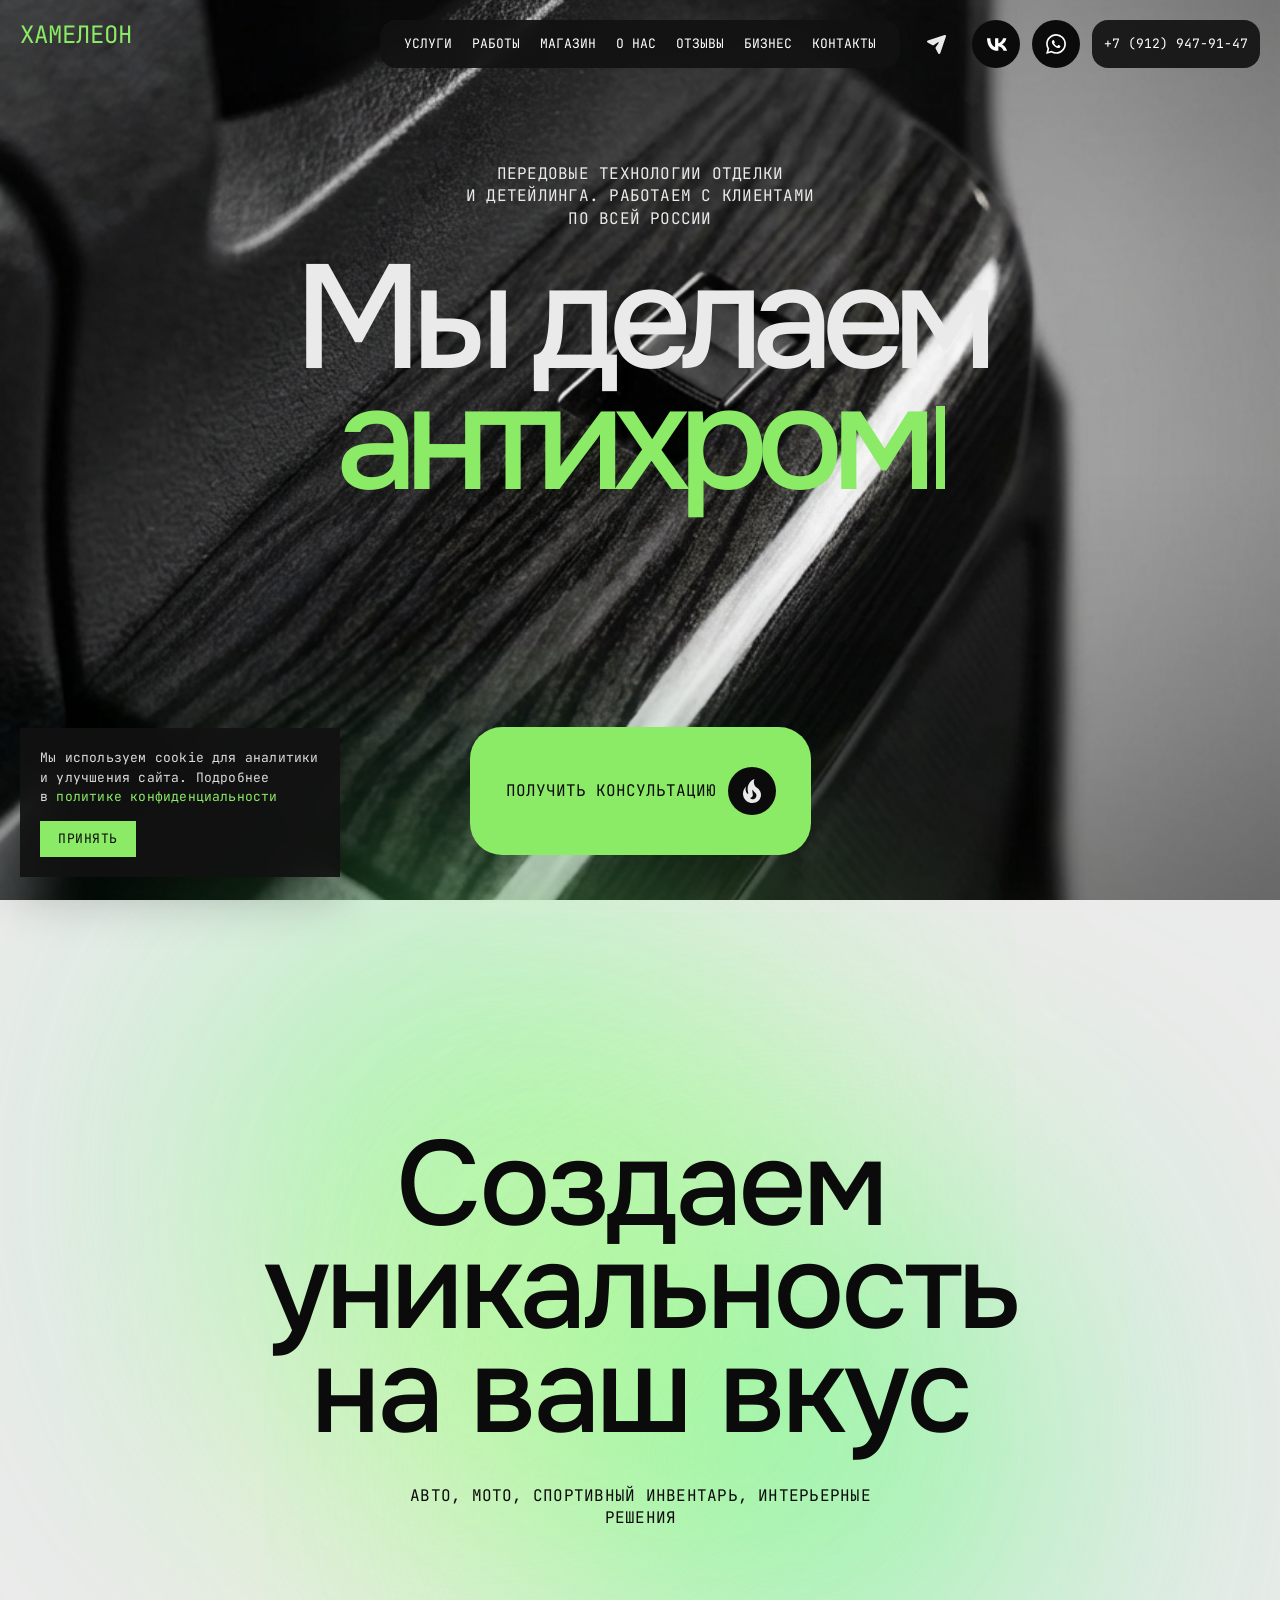
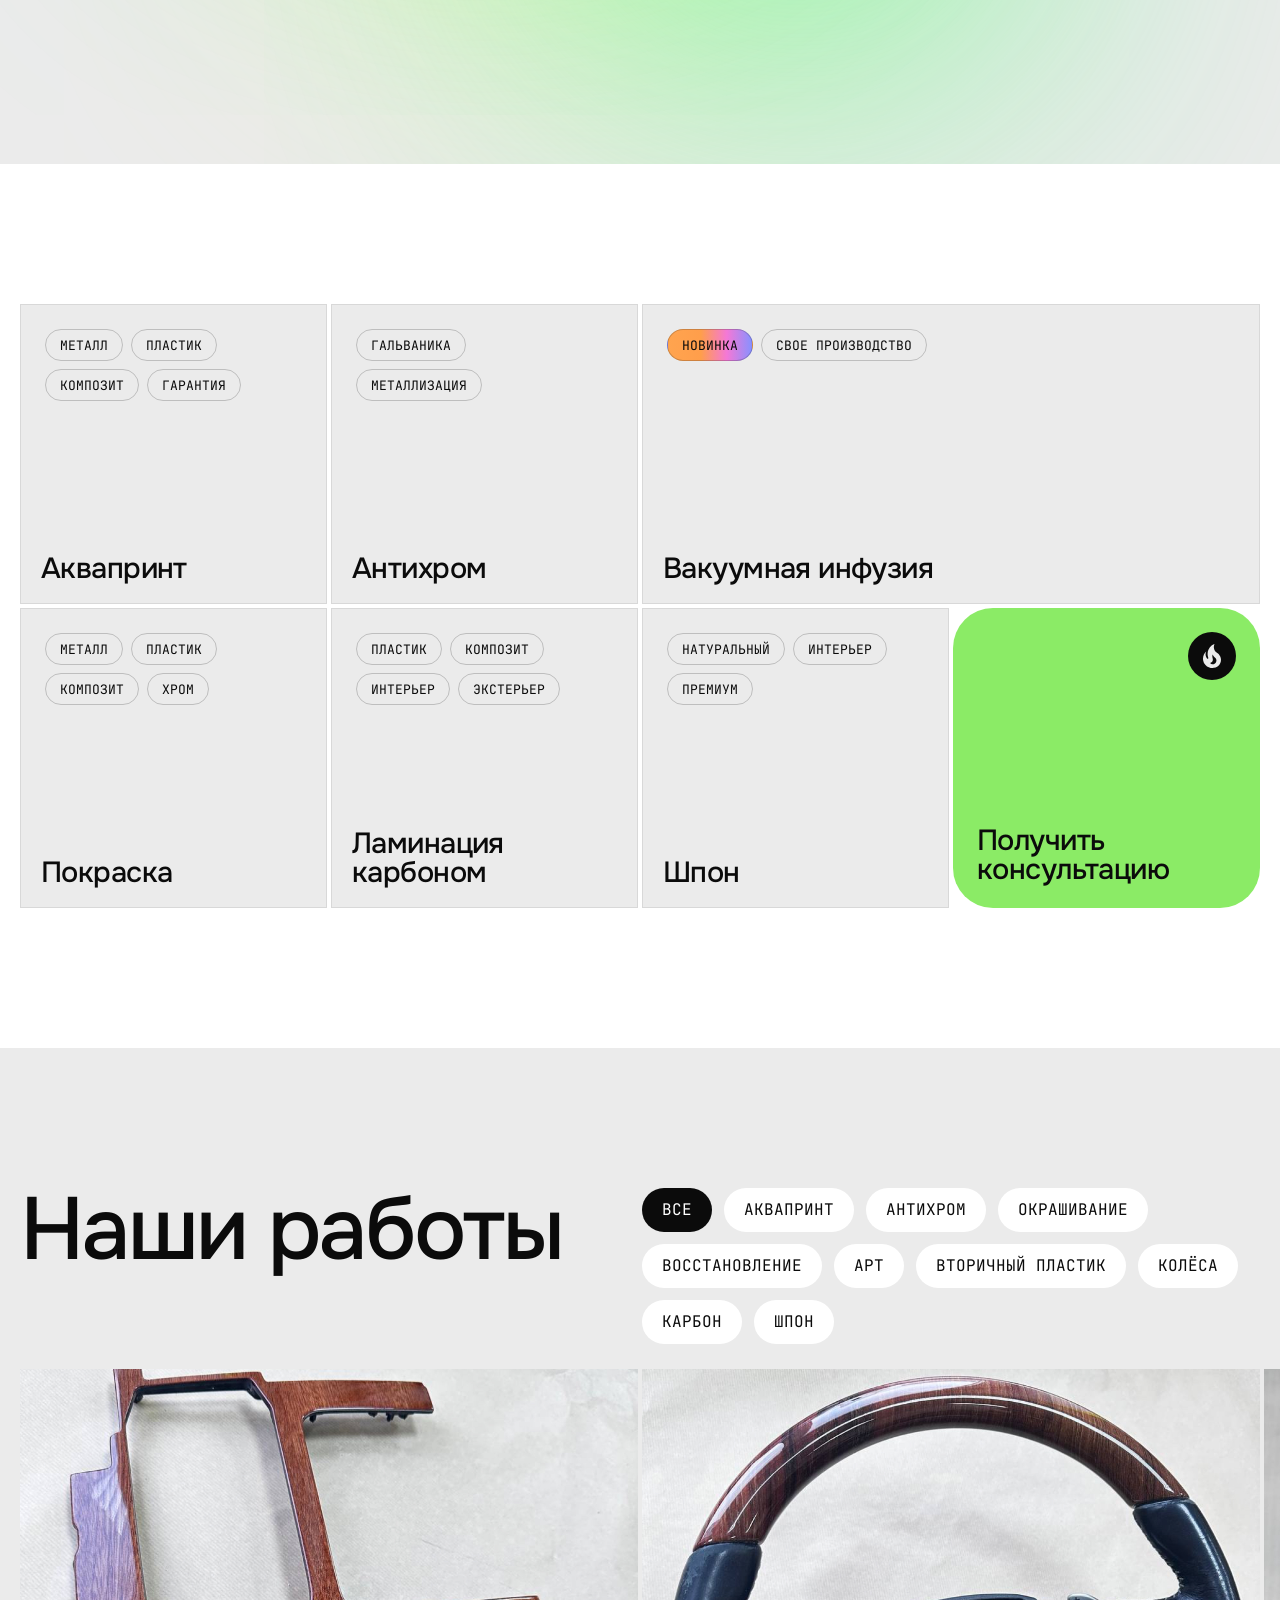
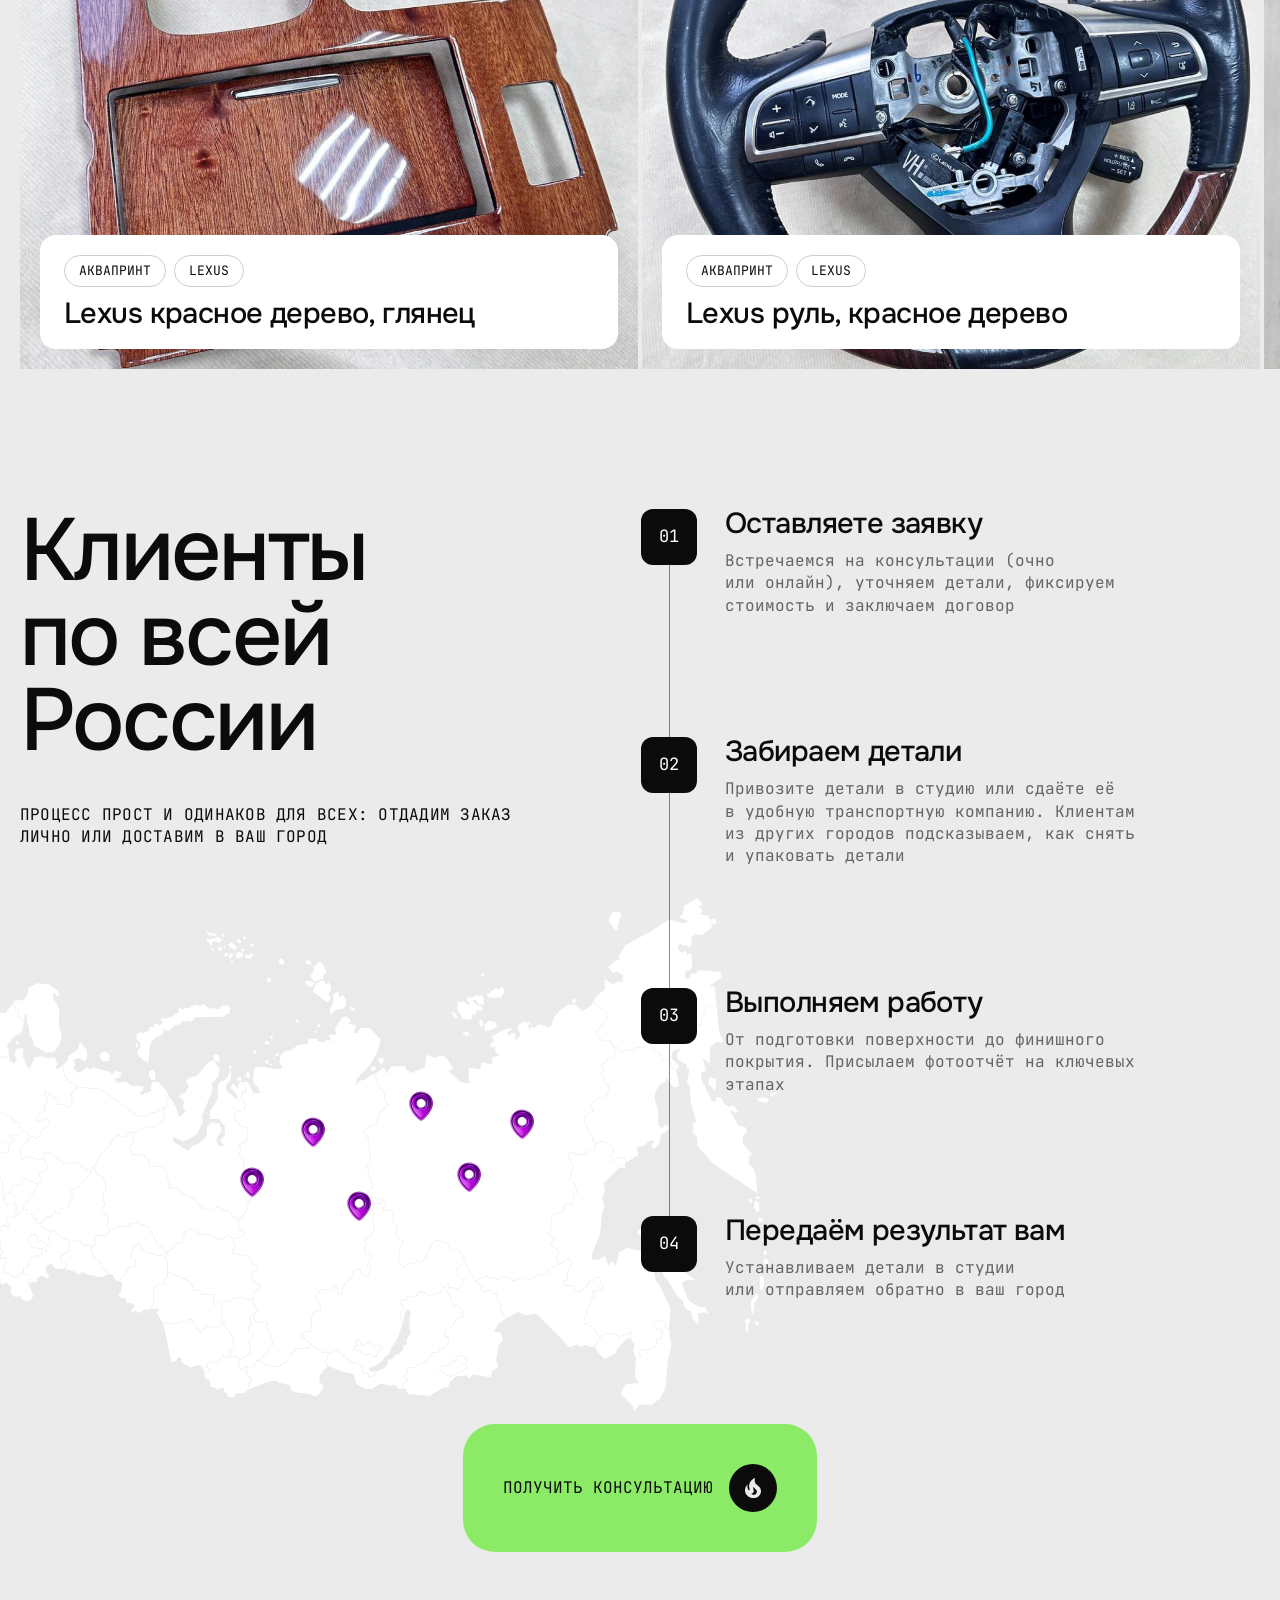
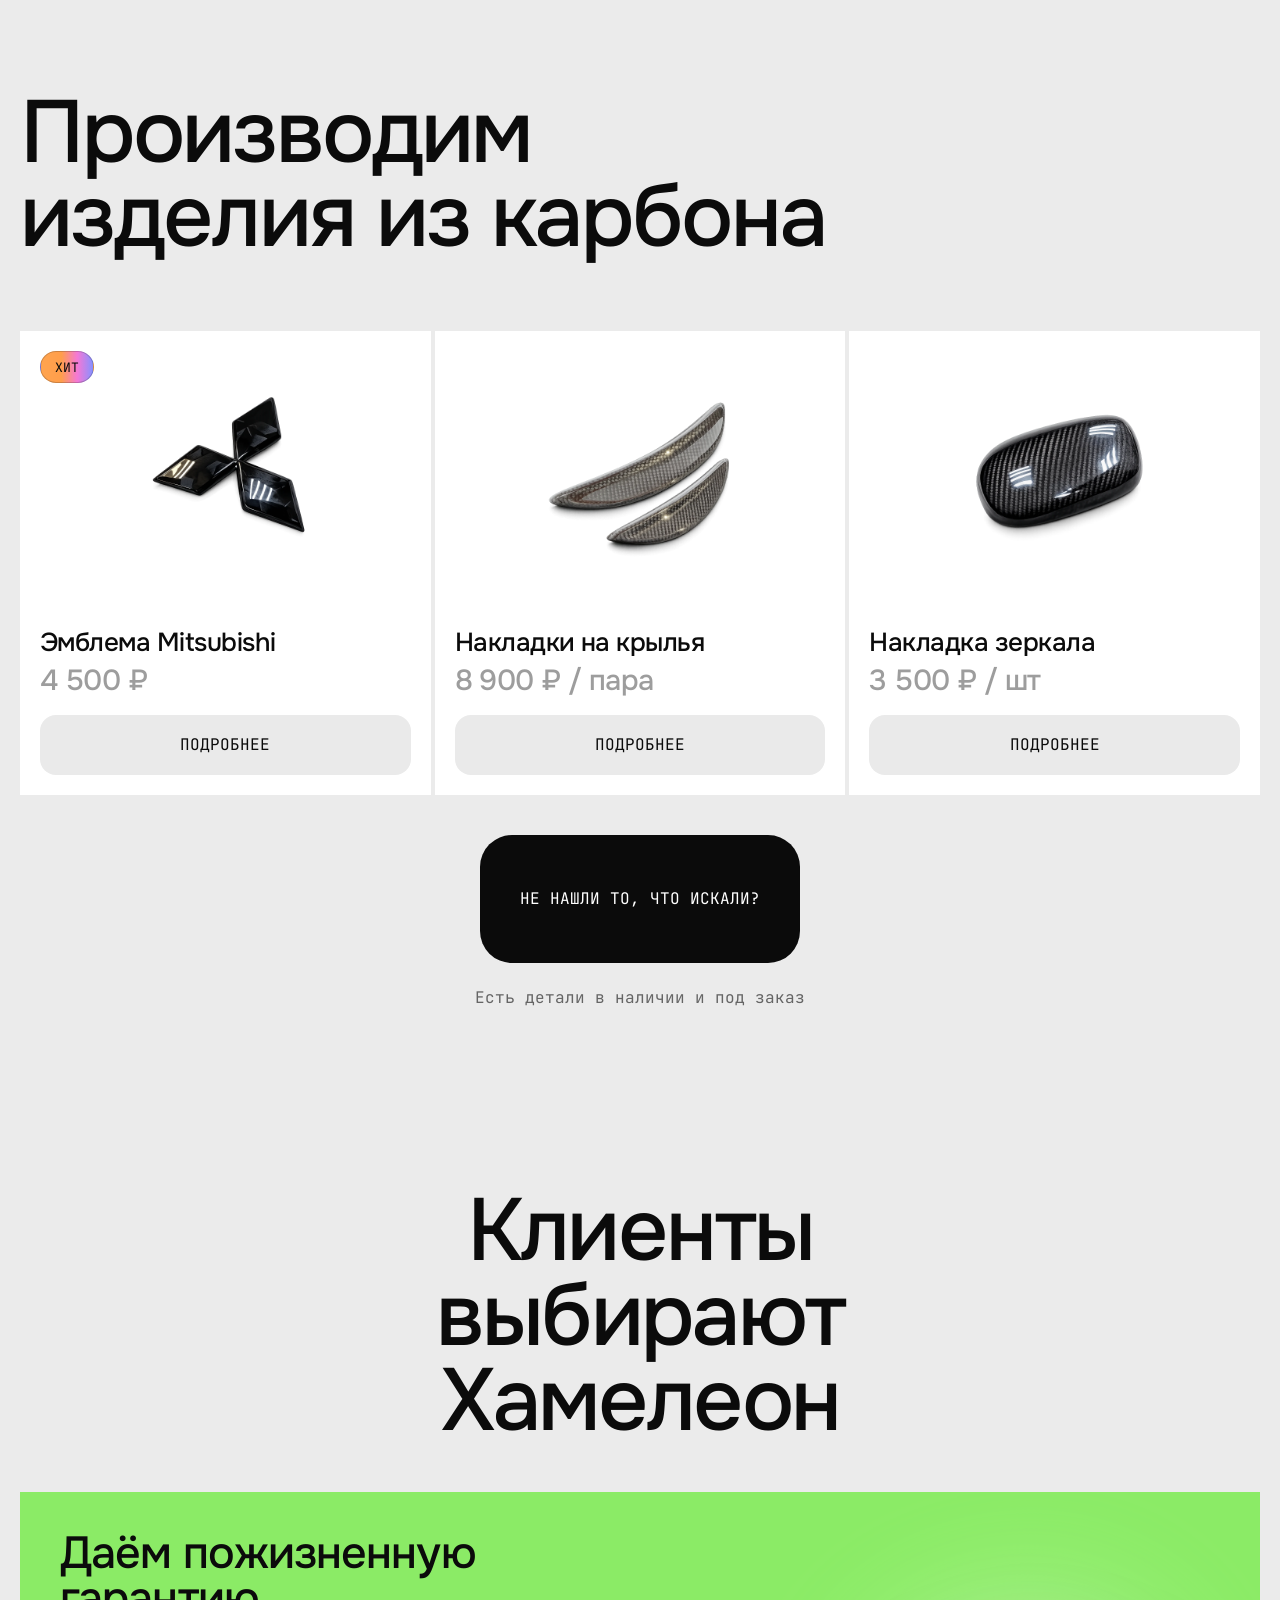
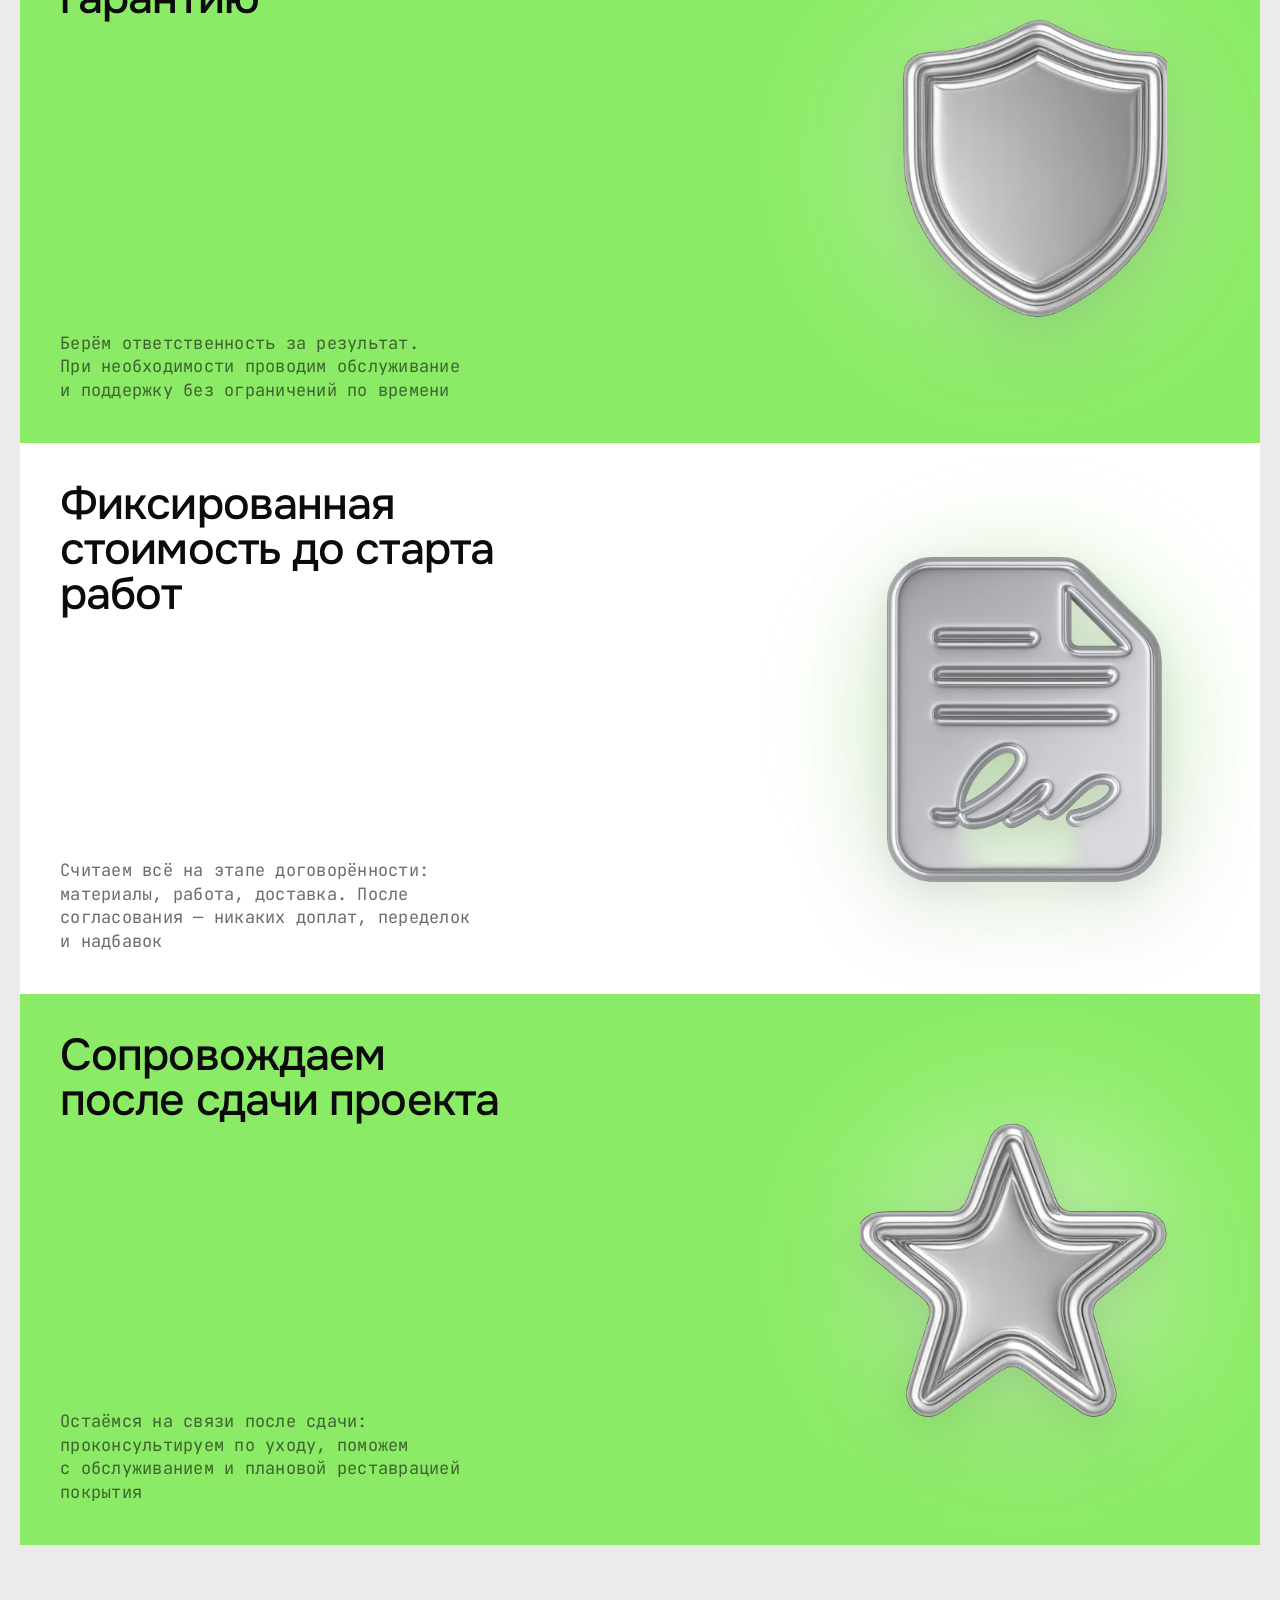
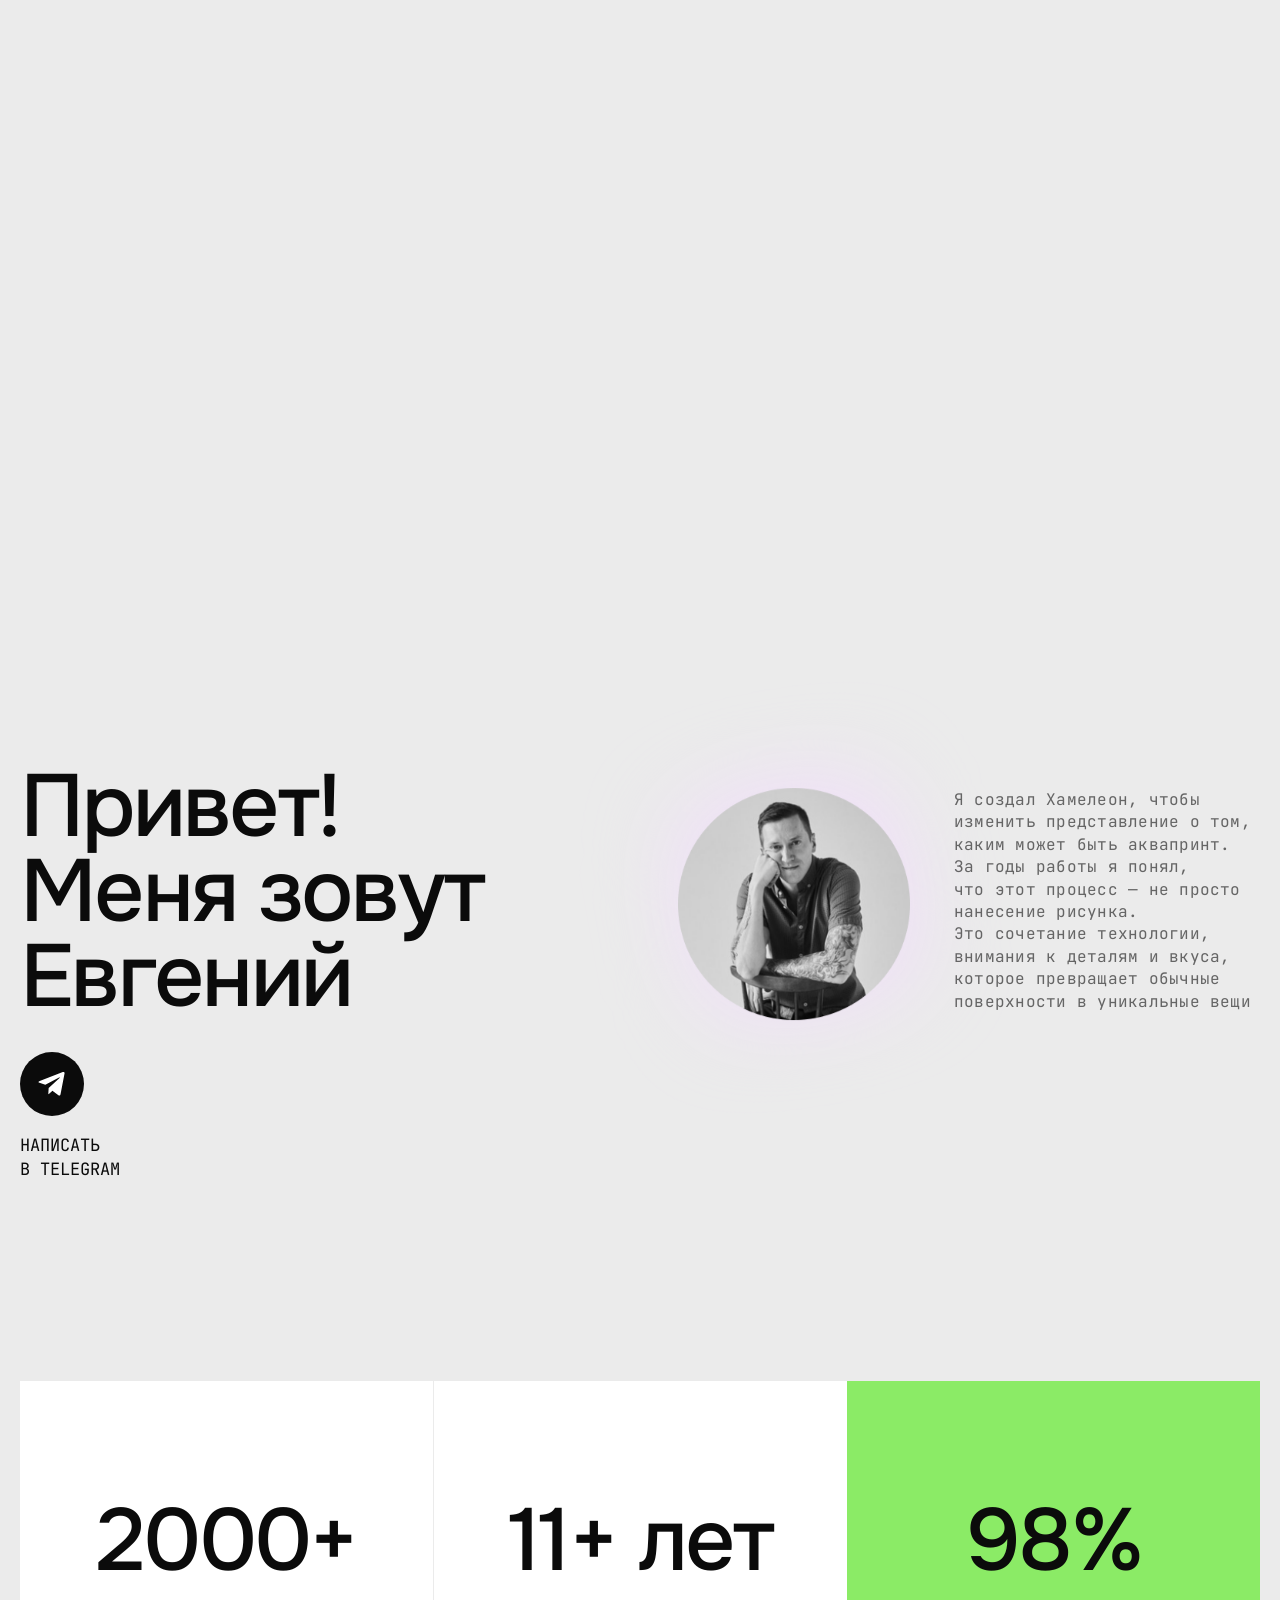
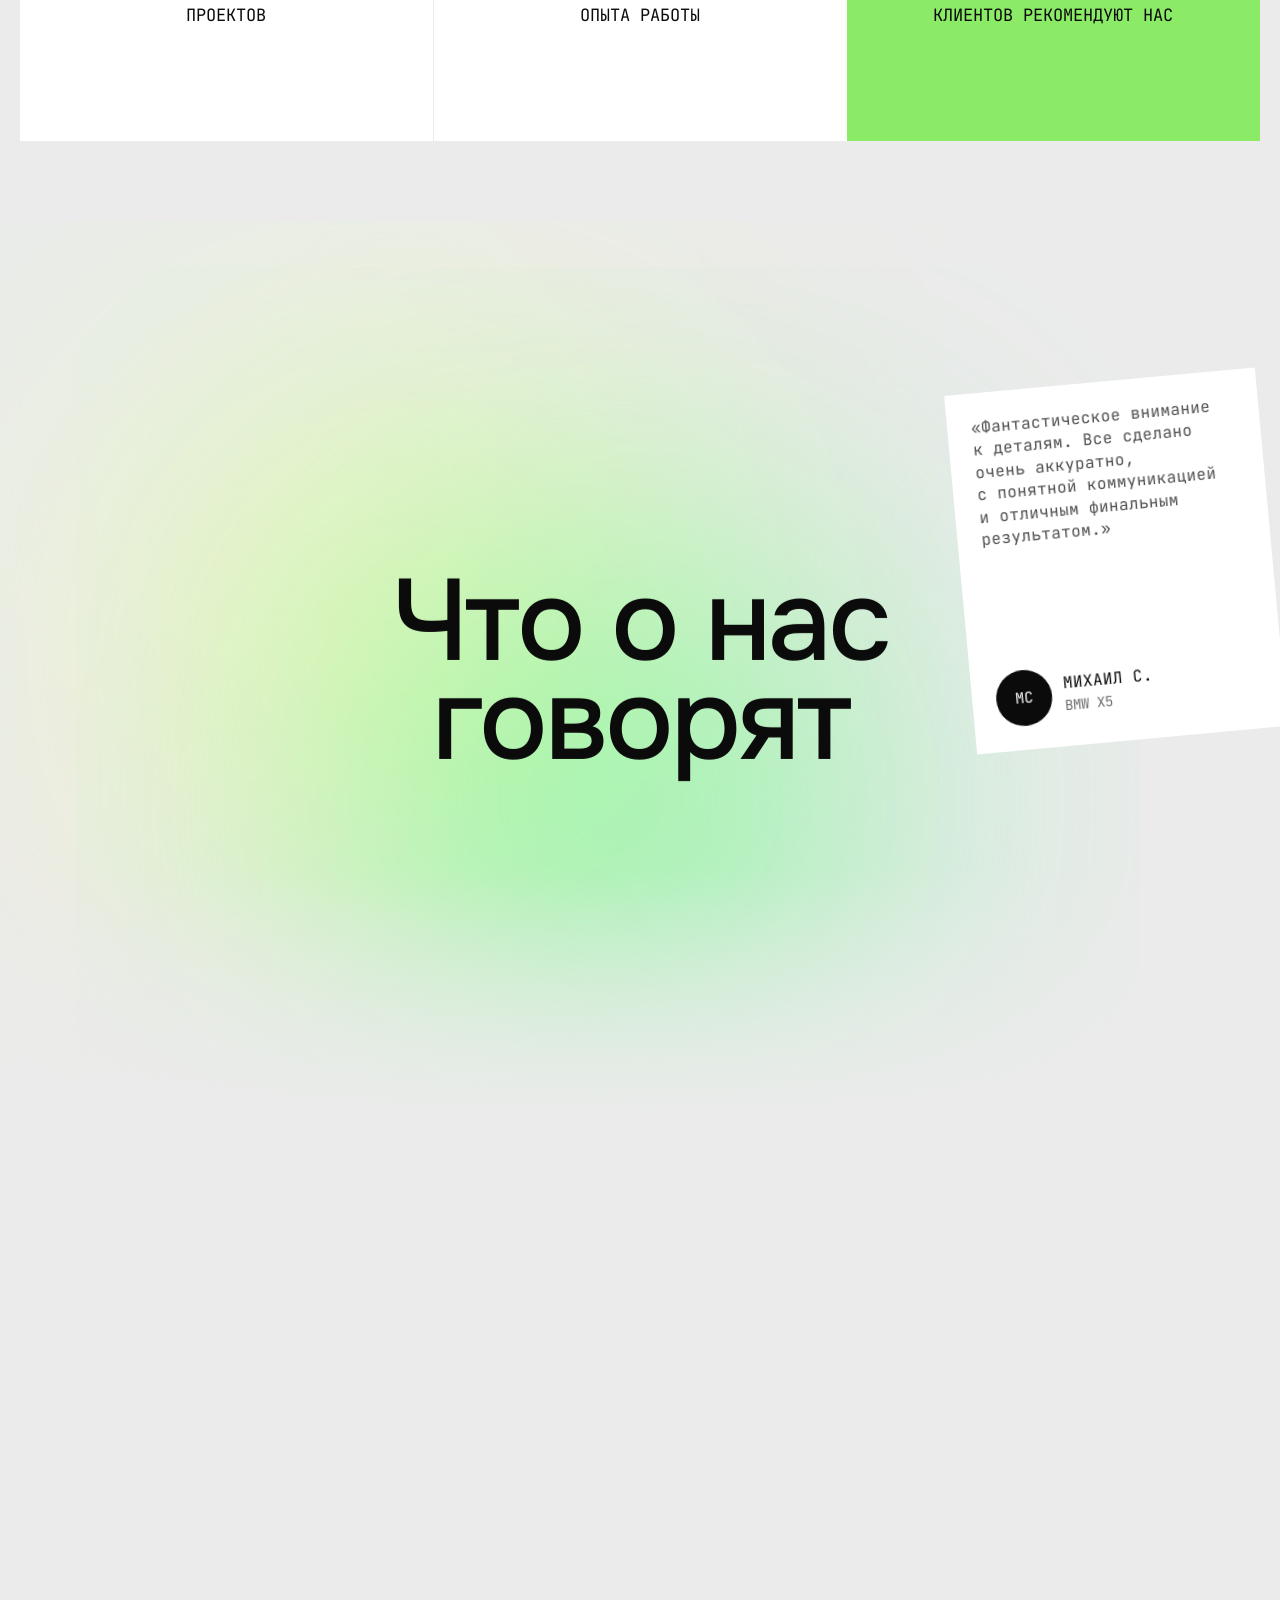
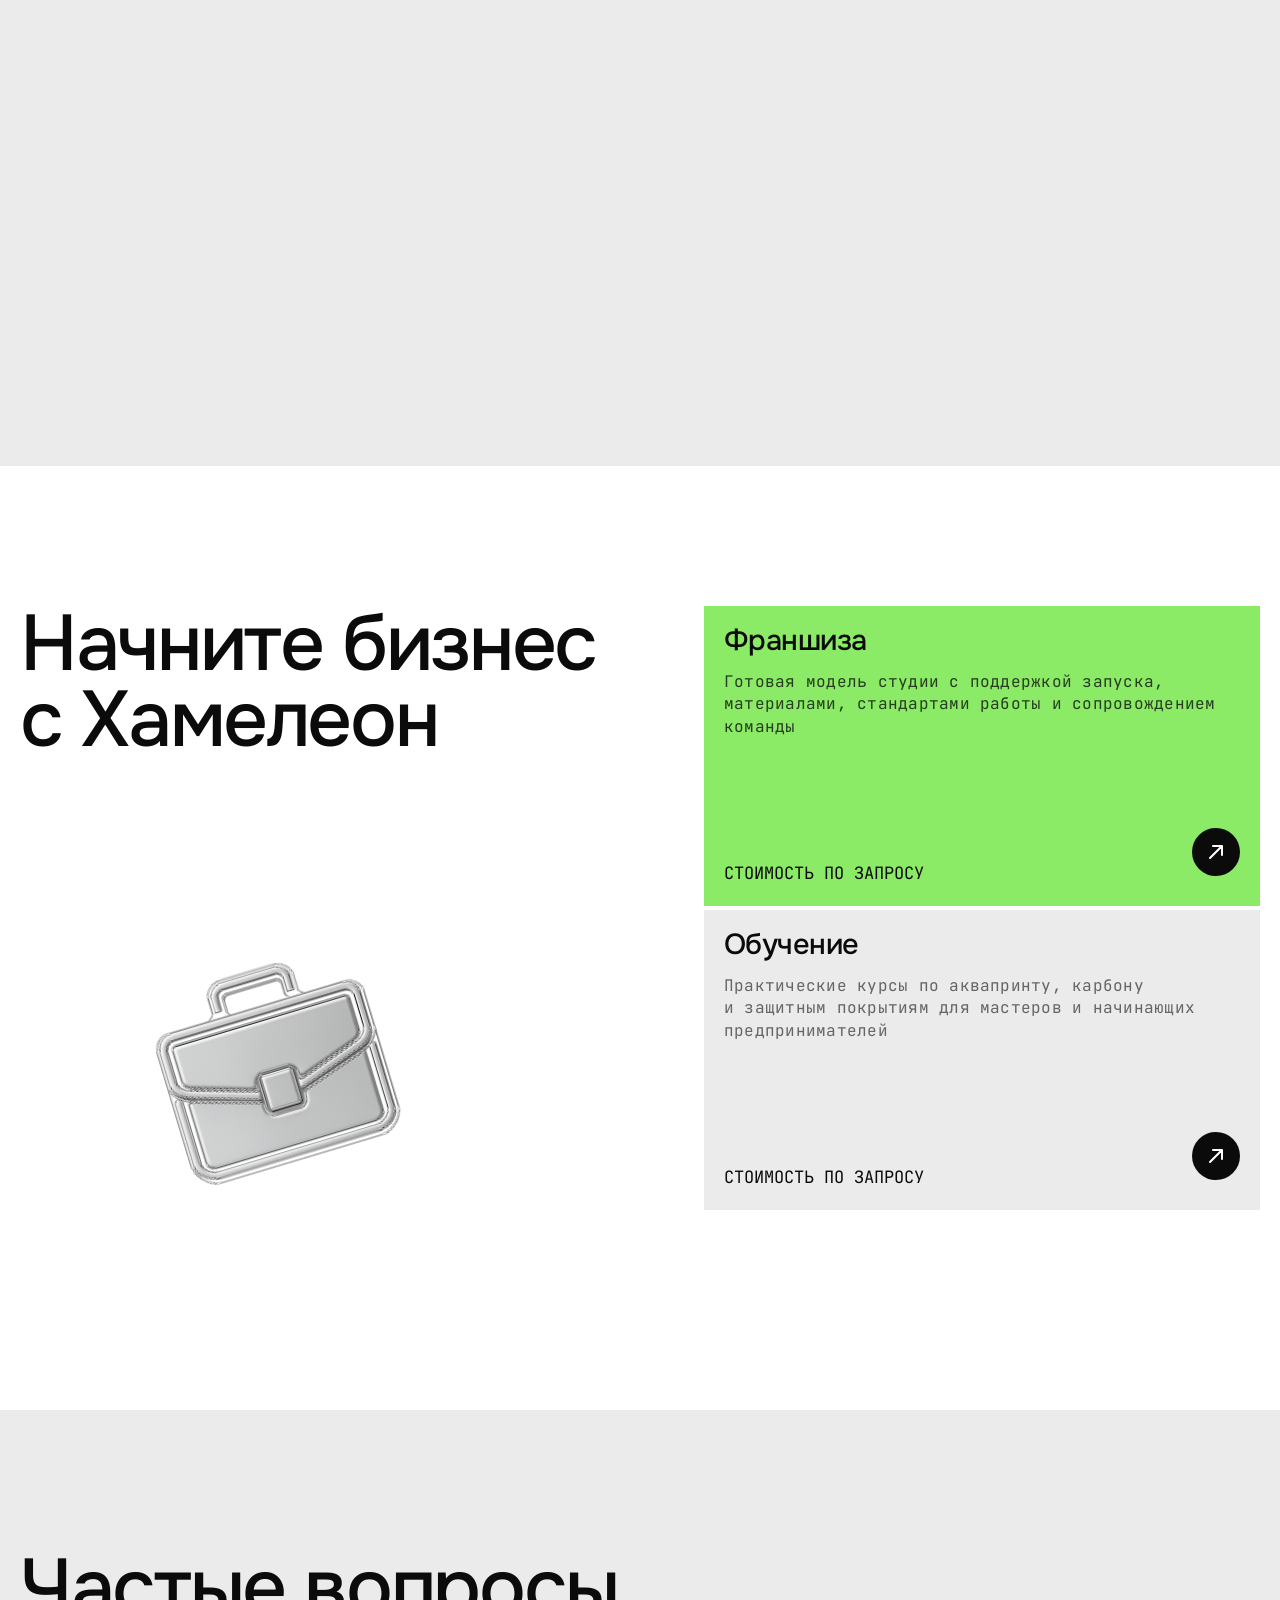
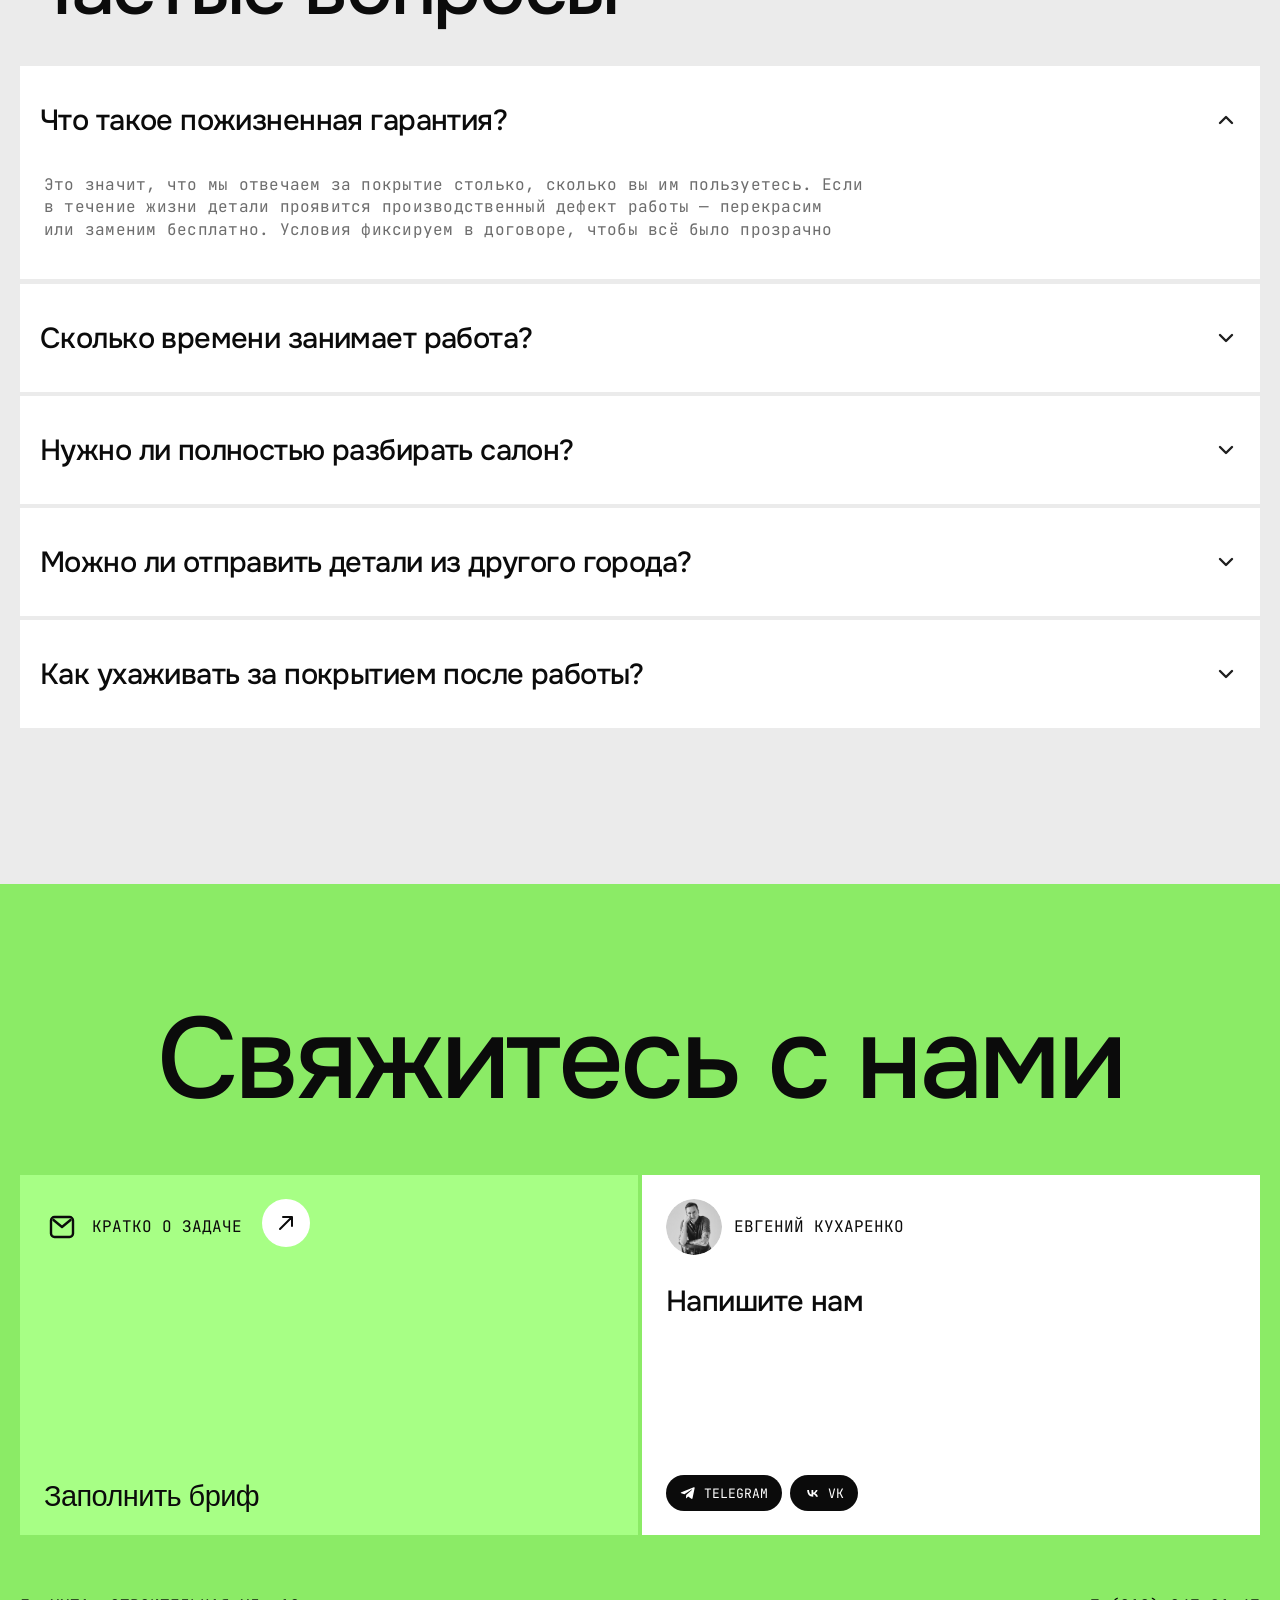
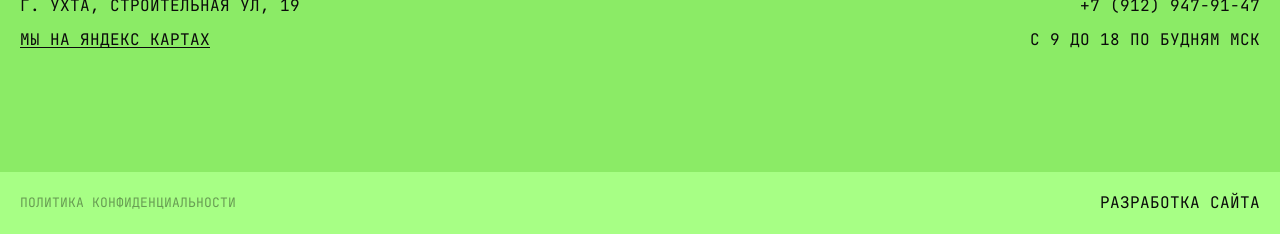
==== index.html @ 36e2db12 "Footer: revert to brief + "Напишите нам" plate, 2 DS-chip socials User wanted the 3-big-buttons row " ====
<!DOCTYPE html>
<html lang="ru">
  <head>
    <meta charset="UTF-8" />
    <meta name="viewport" content="width=device-width, initial-scale=1.0, viewport-fit=cover" />

    <!-- Primary SEO -->
    <title>Хамелеон — аквапринт, антихром, покраска авто в Ухте</title>
    <meta name="description" content="Студия декоративных покрытий в Ухте. Аквапринт, антихром, ламинация карбоном, вакуумная инфузия, покраска авто и мото. Пожизненная гарантия. Работаем по всей России." />
    <meta name="keywords" content="аквапринт, антихром, ламинация карбоном, вакуумная инфузия, покраска авто, тюнинг авто, декоративные покрытия, Ухта" />
    <meta name="author" content="Хамелеон / Евгений Кухаренко" />
    <meta name="robots" content="index, follow" />
    <meta name="theme-color" content="#0b0b0b" />
    <link rel="canonical" href="https://vkkhrnk-maker.github.io/chameleon-landing/" />

    <!-- Favicon: brand-green circle (#8beb66). SVG scales perfectly
         across browser tab sizes; iOS home-screen falls back to it
         on modern devices. -->
    <link rel="icon" type="image/svg+xml" href="./favicon.svg" />
    <link rel="apple-touch-icon" href="./favicon.svg" />
    <link rel="mask-icon" href="./favicon.svg" color="#8beb66" />

    <!-- Open Graph (social previews) -->
    <meta property="og:type" content="website" />
    <meta property="og:locale" content="ru_RU" />
    <meta property="og:url" content="https://vkkhrnk-maker.github.io/chameleon-landing/" />
    <meta property="og:site_name" content="Хамелеон" />
    <meta property="og:title" content="Хамелеон — аквапринт, антихром, покраска авто в Ухте" />
    <meta property="og:description" content="Студия декоративных покрытий. Аквапринт, антихром, ламинация карбоном, вакуумная инфузия, покраска. Пожизненная гарантия. Работаем по всей России." />
    <meta property="og:image" content="https://vkkhrnk-maker.github.io/chameleon-landing/assets/figma/cover-main.png" />
    <meta property="og:image:alt" content="Студия Хамелеон — декоративные покрытия авто и мото" />

    <!-- Twitter Card -->
    <meta name="twitter:card" content="summary_large_image" />
    <meta name="twitter:title" content="Хамелеон — аквапринт, антихром, покраска авто в Ухте" />
    <meta name="twitter:description" content="Студия декоративных покрытий. Пожизненная гарантия. Работаем по всей России." />
    <meta name="twitter:image" content="https://vkkhrnk-maker.github.io/chameleon-landing/assets/figma/cover-main.png" />

    <!-- Structured data: LocalBusiness (Schema.org) -->
    <script type="application/ld+json">
    {
      "@context": "https://schema.org",
      "@type": "AutoBodyShop",
      "@id": "https://vkkhrnk-maker.github.io/chameleon-landing/#business",
      "name": "Хамелеон",
      "alternateName": "Студия Хамелеон",
      "description": "Студия декоративных покрытий: аквапринт, антихром, ламинация карбоном, вакуумная инфузия, покраска авто и мото. Пожизненная гарантия.",
      "url": "https://vkkhrnk-maker.github.io/chameleon-landing/",
      "telephone": "+7-912-947-91-47",
      "image": "https://vkkhrnk-maker.github.io/chameleon-landing/assets/figma/cover-main.png",
      "priceRange": "₽₽",
      "address": {
        "@type": "PostalAddress",
        "streetAddress": "ул. Строительная, 19",
        "addressLocality": "Ухта",
        "addressRegion": "Республика Коми",
        "addressCountry": "RU"
      },
      "openingHoursSpecification": [{
        "@type": "OpeningHoursSpecification",
        "dayOfWeek": ["Monday","Tuesday","Wednesday","Thursday","Friday"],
        "opens": "09:00",
        "closes": "18:00"
      }],
      "areaServed": {
        "@type": "Country",
        "name": "Россия"
      },
      "founder": {
        "@type": "Person",
        "name": "Евгений Кухаренко"
      },
      "sameAs": [
        "https://t.me/katerpillar_89"
      ],
      "hasOfferCatalog": {
        "@type": "OfferCatalog",
        "name": "Услуги студии Хамелеон",
        "itemListElement": [
          { "@type": "Offer", "itemOffered": { "@type": "Service", "name": "Аквапринт", "description": "Перенос декоративных текстур на детали салона, кузова и мотоэлементы с аккуратной подгонкой." } },
          { "@type": "Offer", "itemOffered": { "@type": "Service", "name": "Антихром", "description": "Убираем хромированные элементы и собираем чистый тёмный финиш под общий стиль автомобиля." } },
          { "@type": "Offer", "itemOffered": { "@type": "Service", "name": "Вакуумная инфузия", "description": "Создаём лёгкие и прочные детали из углеродного волокна по вашей форме и технической задаче." } },
          { "@type": "Offer", "itemOffered": { "@type": "Service", "name": "Покраска", "description": "Подбираем оттенок, готовим поверхность и наносим покрытие под конкретную задачу и материал детали." } },
          { "@type": "Offer", "itemOffered": { "@type": "Service", "name": "Ламинация карбоном", "description": "Ламинируем детали карбоном для салона и экстерьера с точной геометрией, рисунком и чистой посадкой." } }
        ]
      }
    }
    </script>

    <!-- Structured data: FAQPage -->
    <script type="application/ld+json">
    {
      "@context": "https://schema.org",
      "@type": "FAQPage",
      "mainEntity": [
        {
          "@type": "Question",
          "name": "Что такое пожизненная гарантия?",
          "acceptedAnswer": {
            "@type": "Answer",
            "text": "Это значит, что мы отвечаем за покрытие столько, сколько вы им пользуетесь. Если в течение жизни детали проявится производственный дефект работы — перекрасим или заменим бесплатно. Условия фиксируем в договоре, чтобы всё было прозрачно."
          }
        },
        {
          "@type": "Question",
          "name": "Сколько времени занимает работа?",
          "acceptedAnswer": {
            "@type": "Answer",
            "text": "Эмблема или зеркало — 2–4 дня. Полный салон (накладки, консоль, дверные карты) — 7–14 дней. Кузовные детали и сложные геометрии — 14–21 день. Точный срок зависит от объёма подготовки и количества слоёв покрытия, его согласуем до старта."
          }
        },
        {
          "@type": "Question",
          "name": "Нужно ли полностью разбирать салон?",
          "acceptedAnswer": {
            "@type": "Answer",
            "text": "Нет. Снимаем только те элементы, которые отдаём на работу. Если нужно — приедем на разборку сами или подскажем мастеру, как аккуратно снять детали без повреждений креплений."
          }
        },
        {
          "@type": "Question",
          "name": "Можно ли отправить детали из другого города?",
          "acceptedAnswer": {
            "@type": "Answer",
            "text": "Да, работаем с клиентами по всей России. Принимаем посылки СДЭК, Boxberry, Деловыми линиями. Готовое изделие упаковываем в плёнку с поролоном и отправляем обратно тем же способом. Стоимость доставки — за счёт клиента."
          }
        },
        {
          "@type": "Question",
          "name": "Как ухаживать за покрытием после работы?",
          "acceptedAnswer": {
            "@type": "Answer",
            "text": "Первые 7 дней не мыть автомобиль и не использовать химию. Дальше — обычный уход: мягкая губка, нейтральный шампунь, без абразивов и щёток. Карбон и аквапринт можно полировать защитными восками. Все детали высылаем вместе с памяткой."
          }
        }
      ]
    }
    </script>

    <link rel="preconnect" href="https://fonts.googleapis.com" />
    <link rel="preconnect" href="https://fonts.gstatic.com" crossorigin />
    <link
      href="https://fonts.googleapis.com/css2?family=Onest:wght@500&family=JetBrains+Mono:wght@400;500&display=swap&subset=cyrillic,latin"
      rel="stylesheet"
    />
    <link rel="stylesheet" href="./styles.css?v=20260521-iter55" />
  </head>
  <body>
    <div class="float-header" data-float-header aria-hidden="true">
      <nav class="float-header-nav" aria-label="Меню">
        <a class="float-header-link" href="#services" data-anchor>Услуги</a>
        <a class="float-header-link" href="#works" data-anchor>Работы</a>
        <a class="float-header-link" href="#store" data-anchor>Магазин</a>
        <a class="float-header-link" href="#about" data-anchor>О&nbsp;нас</a>
        <a class="float-header-link" href="#testimonials" data-anchor>Отзывы</a>
        <a class="float-header-link" href="#business" data-anchor>Бизнес</a>
        <a class="float-header-link" href="#contacts" data-anchor>Контакты</a>
      </nav>
      <button class="float-header-cta" type="button" data-telegram-link="https://t.me/katerpillar_89">Получить консультацию</button>
    </div>

    <main class="services-page">
      <section class="cover cover-alt" aria-labelledby="cover-alt-title">
        <div class="cover-media cover-alt-media" aria-hidden="true">
          <img src="./assets/figma/cover-main.png" alt="Деталь автомобиля с декоративным покрытием от студии Хамелеон" />
        </div>

        <header class="cover-header cover-alt-header">
          <a class="cover-logo cover-alt-logo" href="#cover-alt-title" aria-label="Хамелеон">
            <span class="cover-alt-wordmark">Хамелеон</span>
          </a>

          <button
            class="cover-burger"
            type="button"
            aria-label="Открыть меню"
            aria-expanded="false"
            aria-controls="cover-alt-nav"
          >
            <span class="cover-burger-line"></span>
            <span class="cover-burger-line"></span>
            <span class="cover-burger-line"></span>
          </button>

          <div class="cover-menu">
            <nav id="cover-alt-nav" class="cover-nav" aria-label="Основная навигация">
              <a class="cover-nav-link" href="#services" data-anchor>Услуги</a>
              <a class="cover-nav-link" href="#works" data-anchor>Работы</a>
              <a class="cover-nav-link" href="#store" data-anchor>Магазин</a>
              <a class="cover-nav-link" href="#about" data-anchor>О&nbsp;нас</a>
              <a class="cover-nav-link" href="#testimonials" data-anchor>Отзывы</a>
              <a class="cover-nav-link" href="#business" data-anchor>Бизнес</a>
              <a class="cover-nav-link" href="#contacts" data-anchor>Контакты</a>
            </nav>

            <div class="cover-contact" aria-label="Контакты">
              <button class="cover-contact-link" type="button" aria-label="Telegram">
                <img
                  class="cover-contact-icon cover-contact-icon-telegram"
                  src="./assets/figma/cover-telegram.svg"
                  alt=""
                />
              </button>
              <a class="cover-contact-link" href="https://vk.ru/roacheg" target="_blank" rel="noopener noreferrer" aria-label="VK">
                <svg
                  class="cover-contact-icon cover-contact-icon-vk"
                  viewBox="0 0 24 24"
                  fill="none"
                  xmlns="http://www.w3.org/2000/svg"
                  aria-hidden="true"
                >
                  <path
                    d="M4.8 7.35C4.93 13.65 8.06 17.44 13.56 17.44H13.87V13.84C15.9 14.04 17.43 15.52 18.04 17.44H20.91C20.13 14.58 18.08 13 16.8 12.39C18.08 11.65 19.87 9.84 20.3 7.35H17.69C17.13 9.37 15.48 11.18 13.87 11.35V7.35H11.26V14.36C9.63 13.95 7.57 11.99 7.48 7.35H4.8Z"
                    fill="currentColor"
                  />
                </svg>
              </a>
              <a class="cover-contact-link" href="https://wa.me/79129479147" target="_blank" rel="noopener noreferrer" aria-label="WhatsApp">
                <svg
                  class="cover-contact-icon cover-contact-icon-whatsapp"
                  viewBox="0 0 24 24"
                  fill="none"
                  xmlns="http://www.w3.org/2000/svg"
                  aria-hidden="true"
                >
                  <path
                    d="M12.04 2C6.58 2 2.13 6.45 2.13 11.91c0 1.75.46 3.45 1.32 4.95L2.05 22l5.25-1.38a9.86 9.86 0 0 0 4.74 1.21h.01c5.46 0 9.91-4.45 9.91-9.92 0-2.65-1.03-5.14-2.9-7.01A9.82 9.82 0 0 0 12.04 2Zm0 1.67c2.2 0 4.26.86 5.82 2.42a8.16 8.16 0 0 1 2.41 5.82c0 4.54-3.7 8.24-8.24 8.24a8.2 8.2 0 0 1-4.2-1.15l-.3-.18-3.12.82.83-3.04-.2-.31a8.18 8.18 0 0 1-1.26-4.38c0-4.54 3.7-8.24 8.24-8.24Zm-2.93 4.45c-.14 0-.36.05-.55.26-.19.21-.73.71-.73 1.74 0 1.03.75 2.02.85 2.16.11.14 1.46 2.33 3.6 3.17 1.79.7 2.15.56 2.54.52.39-.04 1.25-.51 1.43-1 .18-.49.18-.91.13-1-.05-.09-.18-.14-.39-.24-.21-.11-1.24-.61-1.43-.68-.19-.07-.33-.11-.47.11-.14.21-.54.68-.66.82-.12.14-.24.16-.45.05-.21-.11-.89-.33-1.69-1.04-.62-.55-1.04-1.24-1.16-1.45-.12-.21-.01-.32.09-.43.09-.09.21-.24.32-.36.11-.12.14-.21.21-.35.07-.14.04-.26-.02-.36-.05-.11-.47-1.13-.64-1.55-.17-.41-.35-.36-.47-.36-.12-.01-.26-.01-.4-.01Z"
                    fill="currentColor"
                  />
                </svg>
              </a>
              <a class="cover-phone" href="tel:+79129479147">+7 (912) 947-91-47</a>
            </div>
          </div>
        </header>

        <p class="cover-lead cover-alt-lead">
          Передовые технологии отделки и&nbsp;детейлинга. Работаем с&nbsp;клиентами по&nbsp;всей России
        </p>

        <div class="cover-cta-block cover-alt-cta-block">
          <button
            class="cover-cta cover-alt-cta"
            type="button"
            data-telegram-link="https://t.me/katerpillar_89"
            aria-label="Получить консультацию"
          >
            <span class="cover-cta-label">Получить консультацию</span>
            <span class="cover-cta-icon" aria-hidden="true">
              <img
                class="cover-cta-fire"
                src="./assets/figma/cover-fire.svg"
                alt=""
              />
            </span>
          </button>
        </div>

        <h1 id="cover-alt-title" class="cover-alt-title" aria-label="Мы делаем аквапринт">
          <span class="cover-alt-title-static">Мы делаем</span>
          <span class="cover-alt-title-dynamic-row">
            <span
              class="cover-alt-title-dynamic"
              data-typed-words="аквапринт|инфузию|антихром|ламинацию|эстетику"
            >
              аквапринт
            </span>
            <span class="cover-alt-title-caret" aria-hidden="true"></span>
          </span>
        </h1>
      </section>

      <div class="hero-services-stack">
      <section class="hero" aria-labelledby="hero-title">
        <div class="hero-content">
          <div class="hero-ellipses" aria-hidden="true">
            <div class="hero-glow hero-glow-left">
              <div class="hero-glow-asset">
                <img loading="lazy" decoding="async"
                  src="./assets/figma/hero-glow-left.svg"
                  alt=""
                />
              </div>
            </div>
            <div class="hero-glow hero-glow-center">
              <div class="hero-glow-asset">
                <img loading="lazy" decoding="async"
                  src="./assets/figma/hero-glow-center.svg"
                  alt=""
                />
              </div>
            </div>
            <div class="hero-glow hero-glow-right">
              <div class="hero-glow-asset">
                <img loading="lazy" decoding="async"
                  src="./assets/figma/hero-glow-right.svg"
                  alt=""
                />
              </div>
            </div>
          </div>
          <h2 id="hero-title" class="hero-title">
            Создаем уникальность
            <br />
            на ваш вкус
          </h2>
          <p class="hero-subtitle">
            Авто, мото, спортивный инвентарь, интерьерные решения
          </p>
        </div>
      </section>

      <section id="services" class="services" aria-labelledby="services-title">
        <h2 id="services-title" class="services-title">Услуги</h2>

        <div class="services-grid">
          <article
            class="service-card"
            data-preview-art="console-red"
          >
            <div class="service-card-preview" aria-hidden="true">
              <img loading="lazy" decoding="async"
                class="service-card-preview-image"
                src="./assets/figma/service-preview.png"
                alt=""
              />
            </div>
            <div class="badge-list" aria-label="Категории Аквапринт">
              <span class="service-badge">металл</span>
              <span class="service-badge">пластик</span>
              <span class="service-badge">композит</span>
              <span class="service-badge">гарантия</span>
            </div>
            <p class="service-description">
              Переносим декоративные текстуры на детали салона, кузова и мотоэлементы с&nbsp;аккуратной подгонкой под проект
            </p>
            <div class="service-card-footer">
              <h3 class="service-title">Аквапринт</h3>
            </div>
          </article>

          <article
            class="service-card"
            data-preview-art="grille"
          >
            <div class="service-card-preview" aria-hidden="true">
              <img loading="lazy" decoding="async"
                class="service-card-preview-image"
                src="./assets/figma/service-preview.png"
                alt=""
              />
            </div>
            <div class="badge-list" aria-label="Категории Антихром">
              <span class="service-badge">гальваника</span>
              <span class="service-badge">металлизация</span>
            </div>
            <p class="service-description">
              Убираем хромированные элементы и&nbsp;собираем чистый тёмный финиш под
              общий стиль автомобиля
            </p>
            <div class="service-card-footer">
              <h3 class="service-title">Антихром</h3>
            </div>
          </article>

          <article
            class="service-card service-card-wide"
            data-preview-art="vacuum"
          >
            <div class="service-card-preview" aria-hidden="true">
              <img loading="lazy" decoding="async"
                class="service-card-preview-image"
                src="./assets/figma/service-preview.png"
                alt=""
              />
            </div>
            <div class="badge-list" aria-label="Категории Вакуумная инфузия">
              <span class="service-badge service-badge-accent">новинка</span>
              <span class="service-badge">свое производство</span>
            </div>
            <p class="service-description">
              Создаём лёгкие и&nbsp;прочные детали из&nbsp;углеродного волокна по&nbsp;вашей форме
              и&nbsp;технической задаче
            </p>
            <div class="service-card-footer">
              <h3 class="service-title">Вакуумная инфузия</h3>
            </div>
          </article>

          <article
            class="service-card"
            data-preview-art="painting"
          >
            <div class="service-card-preview" aria-hidden="true">
              <img loading="lazy" decoding="async"
                class="service-card-preview-image"
                src="./assets/figma/service-preview.png"
                alt=""
              />
            </div>
            <div class="badge-list" aria-label="Категории Покраска">
              <span class="service-badge">металл</span>
              <span class="service-badge">пластик</span>
              <span class="service-badge">композит</span>
              <span class="service-badge">хром</span>
            </div>
            <p class="service-description">
              Подбираем оттенок, готовим поверхность и&nbsp;наносим покрытие под
              конкретную задачу и&nbsp;материал детали
            </p>
            <div class="service-card-footer">
              <h3 class="service-title">Покраска</h3>
            </div>
          </article>

          <article
            class="service-card"
            data-preview-art="carbon"
          >
            <div class="service-card-preview" aria-hidden="true">
              <img loading="lazy" decoding="async"
                class="service-card-preview-image"
                src="./assets/figma/service-preview.png"
                alt=""
              />
            </div>
            <div class="badge-list" aria-label="Категории Ламинация карбоном">
              <span class="service-badge">пластик</span>
              <span class="service-badge">композит</span>
              <span class="service-badge">интерьер</span>
              <span class="service-badge">экстерьер</span>
            </div>
            <p class="service-description">
              Ламинируем детали карбоном для салона и&nbsp;экстерьера с&nbsp;точной
              геометрией, рисунком и&nbsp;чистой посадкой
            </p>
            <div class="service-card-footer">
              <h3 class="service-title">Ламинация карбоном</h3>
            </div>
          </article>

          <article
            class="service-card"
            data-preview-art="veneer"
          >
            <div class="service-card-preview" aria-hidden="true">
              <img loading="lazy" decoding="async"
                class="service-card-preview-image"
                src="./assets/figma/service-preview.png"
                alt=""
              />
            </div>
            <div class="badge-list" aria-label="Категории Шпон">
              <span class="service-badge">натуральный</span>
              <span class="service-badge">интерьер</span>
              <span class="service-badge">премиум</span>
            </div>
            <p class="service-description">
              Облицовываем салон и интерьерные детали натуральным шпоном с ручной подгонкой и защитным покрытием
            </p>
            <div class="service-card-footer">
              <h3 class="service-title">Шпон</h3>
            </div>
          </article>

          <button
            id="cta-button"
            class="cover-cta services-cta"
            type="button"
            data-telegram-link="https://t.me/katerpillar_89"
            aria-label="Получить консультацию"
          >
            <span class="cover-cta-label">Получить консультацию</span>
            <span class="cover-cta-icon" aria-hidden="true">
              <img
                class="cover-cta-fire"
                src="./assets/figma/cover-fire.svg"
                alt=""
              />
            </span>
          </button>
        </div>
      </section>
      </div>

      <section id="works" class="works" aria-labelledby="works-title">
        <div class="works-header">
          <h2 id="works-title" class="works-title">Наши работы</h2>

          <div class="works-tabs" role="tablist" aria-label="Категории работ">
            <button class="works-tab is-active" type="button" data-filter="all" role="tab" aria-selected="true">
              Все
            </button>
            <button class="works-tab" type="button" data-filter="aquaprint" role="tab" aria-selected="false">
              Аквапринт
            </button>
            <button class="works-tab" type="button" data-filter="antichrome" role="tab" aria-selected="false">
              Антихром
            </button>
            <button class="works-tab" type="button" data-filter="painting" role="tab" aria-selected="false">
              Окрашивание
            </button>
            <button class="works-tab" type="button" data-filter="restoration" role="tab" aria-selected="false">
              Восстановление
            </button>
            <button class="works-tab" type="button" data-filter="art" role="tab" aria-selected="false">
              Арт
            </button>
            <button class="works-tab" type="button" data-filter="secondary" role="tab" aria-selected="false">
              Вторичный пластик
            </button>
            <button class="works-tab" type="button" data-filter="wheels" role="tab" aria-selected="false">
              Колёса
            </button>
            <button class="works-tab" type="button" data-filter="carbon" role="tab" aria-selected="false">
              Карбон
            </button>
            <button class="works-tab" type="button" data-filter="veneer" role="tab" aria-selected="false">
              Шпон
            </button>
          </div>
        </div>

        <div class="works-slider-shell" data-drag-scroll>
          <div class="works-slider-track">
            <article class="works-slide works-slide-standard" data-categories="aquaprint">
              <img loading="lazy" decoding="async"
                class="works-slide-image"
                src="./assets/figma/works/aquaprint-lexus-console.jpg"
                alt="Центральная консоль Lexus с глянцевым красным деревом — Аквапринт"
              />
              <div class="works-slide-info">
                <div class="works-slide-badges" aria-label="Категории работы">
                  <span class="works-slide-badge">Аквапринт</span>
                  <span class="works-slide-badge">Lexus</span>
                </div>
                <h3 class="works-slide-title">Lexus красное дерево, глянец</h3>
              </div>
            </article>

            <article class="works-slide works-slide-standard" data-categories="aquaprint">
              <img loading="lazy" decoding="async"
                class="works-slide-image"
                src="./assets/figma/works/aquaprint-lexus-steering.jpg"
                alt="Руль Lexus с накладками под красное дерево — Аквапринт"
              />
              <div class="works-slide-info">
                <div class="works-slide-badges" aria-label="Категории работы">
                  <span class="works-slide-badge">Аквапринт</span>
                  <span class="works-slide-badge">Lexus</span>
                </div>
                <h3 class="works-slide-title">Lexus руль, красное дерево</h3>
              </div>
            </article>

            <article class="works-slide works-slide-standard" data-categories="aquaprint">
              <img loading="lazy" decoding="async"
                class="works-slide-image"
                src="./assets/figma/works/aquaprint-gear-knob.jpg"
                alt="Ручка КПП с покрытием под красное дерево — Аквапринт"
              />
              <div class="works-slide-info">
                <div class="works-slide-badges" aria-label="Категории работы">
                  <span class="works-slide-badge">Аквапринт</span>
                  <span class="works-slide-badge">КПП</span>
                </div>
                <h3 class="works-slide-title">Ручка КПП, красное дерево</h3>
              </div>
            </article>

            <article class="works-slide works-slide-standard" data-categories="carbon">
              <img loading="lazy" decoding="async"
                class="works-slide-image"
                src="./assets/figma/works/carbon-handles-limited.jpg"
                alt="Карбоновые накладки ручек дверей Limited Edition — Карбон"
              />
              <div class="works-slide-info">
                <div class="works-slide-badges" aria-label="Категории работы">
                  <span class="works-slide-badge">Карбон</span>
                  <span class="works-slide-badge">Limited</span>
                </div>
                <h3 class="works-slide-title">Карбоновые ручки Limited Edition</h3>
              </div>
            </article>

            <article class="works-slide works-slide-standard" data-categories="veneer">
              <img loading="lazy" decoding="async"
                class="works-slide-image"
                src="./assets/figma/works/veneer-interior-pieces.jpg"
                alt="Комплект интерьерных накладок из натурального шпона — Шпон"
              />
              <div class="works-slide-info">
                <div class="works-slide-badges" aria-label="Категории работы">
                  <span class="works-slide-badge">Шпон</span>
                  <span class="works-slide-badge">Интерьер</span>
                </div>
                <h3 class="works-slide-title">Шпон, комплект интерьерных деталей</h3>
              </div>
            </article>

            <article class="works-slide works-slide-standard" data-categories="antichrome">
              <img loading="lazy" decoding="async"
                class="works-slide-image"
                src="./assets/figma/works/antichrome-1.webp"
                alt="Volkswagen чёрный глянец — Антихром, Volkswagen"
              />
              <div class="works-slide-info">
                <div class="works-slide-badges" aria-label="Категории работы">
                  <span class="works-slide-badge">Антихром</span>
                  <span class="works-slide-badge">Volkswagen</span>
                </div>
                <h3 class="works-slide-title">Volkswagen чёрный глянец</h3>
              </div>
            </article>

            <article class="works-slide works-slide-standard" data-categories="antichrome">
              <img loading="lazy" decoding="async"
                class="works-slide-image"
                src="./assets/figma/works/antichrome-2.webp"
                alt="Toyota чёрный глянец — Антихром, Toyota"
              />
              <div class="works-slide-info">
                <div class="works-slide-badges" aria-label="Категории работы">
                  <span class="works-slide-badge">Антихром</span>
                  <span class="works-slide-badge">Toyota</span>
                </div>
                <h3 class="works-slide-title">Toyota чёрный глянец</h3>
              </div>
            </article>

            <article class="works-slide works-slide-standard" data-categories="antichrome">
              <img loading="lazy" decoding="async"
                class="works-slide-image"
                src="./assets/figma/works/antichrome-3.webp"
                alt="Honda жидкий матовый полиуретан — Антихром, Honda"
              />
              <div class="works-slide-info">
                <div class="works-slide-badges" aria-label="Категории работы">
                  <span class="works-slide-badge">Антихром</span>
                  <span class="works-slide-badge">Honda</span>
                </div>
                <h3 class="works-slide-title">Honda жидкий матовый полиуретан</h3>
              </div>
            </article>

            <article class="works-slide works-slide-standard" data-categories="antichrome">
              <img loading="lazy" decoding="async"
                class="works-slide-image"
                src="./assets/figma/works/antichrome-4.webp"
                alt="Mitsubishi чёрный глянец — Антихром, Mitsubishi"
              />
              <div class="works-slide-info">
                <div class="works-slide-badges" aria-label="Категории работы">
                  <span class="works-slide-badge">Антихром</span>
                  <span class="works-slide-badge">Mitsubishi</span>
                </div>
                <h3 class="works-slide-title">Mitsubishi чёрный глянец</h3>
              </div>
            </article>

            <article class="works-slide works-slide-standard" data-categories="aquaprint">
              <img loading="lazy" decoding="async"
                class="works-slide-image"
                src="./assets/figma/works/aquaprint-1.webp"
                alt="Lexus дерево + тактилизация — Аквапринт, Lexus"
              />
              <div class="works-slide-info">
                <div class="works-slide-badges" aria-label="Категории работы">
                  <span class="works-slide-badge">Аквапринт</span>
                  <span class="works-slide-badge">Lexus</span>
                </div>
                <h3 class="works-slide-title">Lexus дерево + тактилизация</h3>
              </div>
            </article>

            <article class="works-slide works-slide-standard" data-categories="aquaprint">
              <img loading="lazy" decoding="async"
                class="works-slide-image"
                src="./assets/figma/works/aquaprint-2.webp"
                alt="Lexus дерево + тактилизация — Аквапринт, Lexus"
              />
              <div class="works-slide-info">
                <div class="works-slide-badges" aria-label="Категории работы">
                  <span class="works-slide-badge">Аквапринт</span>
                  <span class="works-slide-badge">Lexus</span>
                </div>
                <h3 class="works-slide-title">Lexus дерево + тактилизация</h3>
              </div>
            </article>

            <article class="works-slide works-slide-standard" data-categories="aquaprint">
              <img loading="lazy" decoding="async"
                class="works-slide-image"
                src="./assets/figma/works/aquaprint-3.webp"
                alt="Toyota реставрация заводского покрытия — Аквапринт, Toyota"
              />
              <div class="works-slide-info">
                <div class="works-slide-badges" aria-label="Категории работы">
                  <span class="works-slide-badge">Аквапринт</span>
                  <span class="works-slide-badge">Toyota</span>
                </div>
                <h3 class="works-slide-title">Toyota реставрация заводского покрытия</h3>
              </div>
            </article>

            <article class="works-slide works-slide-standard" data-categories="aquaprint">
              <img loading="lazy" decoding="async"
                class="works-slide-image"
                src="./assets/figma/works/aquaprint-4.webp"
                alt="BMW аквапринт + кэнди — Аквапринт, BMW"
              />
              <div class="works-slide-info">
                <div class="works-slide-badges" aria-label="Категории работы">
                  <span class="works-slide-badge">Аквапринт</span>
                  <span class="works-slide-badge">BMW</span>
                </div>
                <h3 class="works-slide-title">BMW аквапринт + кэнди</h3>
              </div>
            </article>

            <article class="works-slide works-slide-standard" data-categories="aquaprint">
              <img loading="lazy" decoding="async"
                class="works-slide-image"
                src="./assets/figma/works/aquaprint-5.webp"
                alt="Toyota аквапринт — Аквапринт, Toyota"
              />
              <div class="works-slide-info">
                <div class="works-slide-badges" aria-label="Категории работы">
                  <span class="works-slide-badge">Аквапринт</span>
                  <span class="works-slide-badge">Toyota</span>
                </div>
                <h3 class="works-slide-title">Toyota аквапринт</h3>
              </div>
            </article>

            <article class="works-slide works-slide-standard" data-categories="aquaprint">
              <img loading="lazy" decoding="async"
                class="works-slide-image"
                src="./assets/figma/works/aquaprint-6.webp"
                alt="BMW аквапринт + кэнди — Аквапринт, BMW"
              />
              <div class="works-slide-info">
                <div class="works-slide-badges" aria-label="Категории работы">
                  <span class="works-slide-badge">Аквапринт</span>
                  <span class="works-slide-badge">BMW</span>
                </div>
                <h3 class="works-slide-title">BMW аквапринт + кэнди</h3>
              </div>
            </article>

            <article class="works-slide works-slide-standard" data-categories="aquaprint">
              <img loading="lazy" decoding="async"
                class="works-slide-image"
                src="./assets/figma/works/aquaprint-7.webp"
                alt="Mitsubishi аквапринт + чёрный глянец — Аквапринт, Mitsubishi"
              />
              <div class="works-slide-info">
                <div class="works-slide-badges" aria-label="Категории работы">
                  <span class="works-slide-badge">Аквапринт</span>
                  <span class="works-slide-badge">Mitsubishi</span>
                </div>
                <h3 class="works-slide-title">Mitsubishi аквапринт + чёрный глянец</h3>
              </div>
            </article>

            <article class="works-slide works-slide-standard" data-categories="aquaprint">
              <img loading="lazy" decoding="async"
                class="works-slide-image"
                src="./assets/figma/works/aquaprint-8.webp"
                alt="Toyota аквапринт — Аквапринт, Toyota"
              />
              <div class="works-slide-info">
                <div class="works-slide-badges" aria-label="Категории работы">
                  <span class="works-slide-badge">Аквапринт</span>
                  <span class="works-slide-badge">Toyota</span>
                </div>
                <h3 class="works-slide-title">Toyota аквапринт</h3>
              </div>
            </article>

            <article class="works-slide works-slide-standard" data-categories="painting">
              <img loading="lazy" decoding="async"
                class="works-slide-image"
                src="./assets/figma/works/painting-1.webp"
                alt="Mitsubishi чёрный глянец + кэнди градиент — Окрашивание, Mitsubishi"
              />
              <div class="works-slide-info">
                <div class="works-slide-badges" aria-label="Категории работы">
                  <span class="works-slide-badge">Окрашивание</span>
                  <span class="works-slide-badge">Mitsubishi</span>
                </div>
                <h3 class="works-slide-title">Mitsubishi чёрный глянец + кэнди градиент</h3>
              </div>
            </article>

            <article class="works-slide works-slide-standard" data-categories="painting">
              <img loading="lazy" decoding="async"
                class="works-slide-image"
                src="./assets/figma/works/painting-2.webp"
                alt="Honda кэнди под матовым лаком — Окрашивание, Honda"
              />
              <div class="works-slide-info">
                <div class="works-slide-badges" aria-label="Категории работы">
                  <span class="works-slide-badge">Окрашивание</span>
                  <span class="works-slide-badge">Honda</span>
                </div>
                <h3 class="works-slide-title">Honda кэнди под матовым лаком</h3>
              </div>
            </article>

            <article class="works-slide works-slide-standard" data-categories="painting">
              <img loading="lazy" decoding="async"
                class="works-slide-image"
                src="./assets/figma/works/painting-3.webp"
                alt="Toyota чёрный глянец — Окрашивание, Toyota"
              />
              <div class="works-slide-info">
                <div class="works-slide-badges" aria-label="Категории работы">
                  <span class="works-slide-badge">Окрашивание</span>
                  <span class="works-slide-badge">Toyota</span>
                </div>
                <h3 class="works-slide-title">Toyota чёрный глянец</h3>
              </div>
            </article>

            <article class="works-slide works-slide-standard" data-categories="painting">
              <img loading="lazy" decoding="async"
                class="works-slide-image"
                src="./assets/figma/works/painting-4.webp"
                alt="Honda жидкий матовый полиуретан — Окрашивание, Honda"
              />
              <div class="works-slide-info">
                <div class="works-slide-badges" aria-label="Категории работы">
                  <span class="works-slide-badge">Окрашивание</span>
                  <span class="works-slide-badge">Honda</span>
                </div>
                <h3 class="works-slide-title">Honda жидкий матовый полиуретан</h3>
              </div>
            </article>

            <article class="works-slide works-slide-standard" data-categories="painting">
              <img loading="lazy" decoding="async"
                class="works-slide-image"
                src="./assets/figma/works/painting-5.webp"
                alt="Honda чёрный глянец + кэнди градиент — Окрашивание, Honda"
              />
              <div class="works-slide-info">
                <div class="works-slide-badges" aria-label="Категории работы">
                  <span class="works-slide-badge">Окрашивание</span>
                  <span class="works-slide-badge">Honda</span>
                </div>
                <h3 class="works-slide-title">Honda чёрный глянец + кэнди градиент</h3>
              </div>
            </article>

            <article class="works-slide works-slide-standard" data-categories="painting">
              <img loading="lazy" decoding="async"
                class="works-slide-image"
                src="./assets/figma/works/painting-6.webp"
                alt="Toyota реставрация заводского покрытия — Окрашивание, Toyota"
              />
              <div class="works-slide-info">
                <div class="works-slide-badges" aria-label="Категории работы">
                  <span class="works-slide-badge">Окрашивание</span>
                  <span class="works-slide-badge">Toyota</span>
                </div>
                <h3 class="works-slide-title">Toyota реставрация заводского покрытия</h3>
              </div>
            </article>

            <article class="works-slide works-slide-standard" data-categories="painting">
              <img loading="lazy" decoding="async"
                class="works-slide-image"
                src="./assets/figma/works/painting-7.webp"
                alt="BMW чёрный глянец — Окрашивание, BMW"
              />
              <div class="works-slide-info">
                <div class="works-slide-badges" aria-label="Категории работы">
                  <span class="works-slide-badge">Окрашивание</span>
                  <span class="works-slide-badge">BMW</span>
                </div>
                <h3 class="works-slide-title">BMW чёрный глянец</h3>
              </div>
            </article>

            <article class="works-slide works-slide-standard" data-categories="painting">
              <img loading="lazy" decoding="async"
                class="works-slide-image"
                src="./assets/figma/works/painting-8.webp"
                alt="Мототехника чёрный матовый полиуретан + трафарет — Окрашивание, Мото"
              />
              <div class="works-slide-info">
                <div class="works-slide-badges" aria-label="Категории работы">
                  <span class="works-slide-badge">Окрашивание</span>
                  <span class="works-slide-badge">Мото</span>
                </div>
                <h3 class="works-slide-title">Мототехника чёрный матовый полиуретан + трафарет</h3>
              </div>
            </article>

            <article class="works-slide works-slide-standard" data-categories="restoration">
              <img loading="lazy" decoding="async"
                class="works-slide-image"
                src="./assets/figma/works/restoration-1.webp"
                alt="Mercedes реставрация шпона — Восстановление, Mercedes"
              />
              <div class="works-slide-info">
                <div class="works-slide-badges" aria-label="Категории работы">
                  <span class="works-slide-badge">Восстановление</span>
                  <span class="works-slide-badge">Mercedes</span>
                </div>
                <h3 class="works-slide-title">Mercedes реставрация шпона</h3>
              </div>
            </article>

            <article class="works-slide works-slide-standard" data-categories="art">
              <img loading="lazy" decoding="async"
                class="works-slide-image"
                src="./assets/figma/works/art-1.webp"
                alt="Эпоксидный арт + кэнди — Арт, Картина"
              />
              <div class="works-slide-info">
                <div class="works-slide-badges" aria-label="Категории работы">
                  <span class="works-slide-badge">Арт</span>
                  <span class="works-slide-badge">Картина</span>
                </div>
                <h3 class="works-slide-title">Эпоксидный арт + кэнди</h3>
              </div>
            </article>

            <article class="works-slide works-slide-standard" data-categories="art">
              <img loading="lazy" decoding="async"
                class="works-slide-image"
                src="./assets/figma/works/art-2.webp"
                alt="Эпоксидный арт + кэнди + поталь — Арт, Картина"
              />
              <div class="works-slide-info">
                <div class="works-slide-badges" aria-label="Категории работы">
                  <span class="works-slide-badge">Арт</span>
                  <span class="works-slide-badge">Картина</span>
                </div>
                <h3 class="works-slide-title">Эпоксидный арт + кэнди + поталь</h3>
              </div>
            </article>

            <article class="works-slide works-slide-standard" data-categories="secondary">
              <img loading="lazy" decoding="async"
                class="works-slide-image"
                src="./assets/figma/works/secondary-1.webp"
                alt="Потолочный пластик жидкий матовый полиуретан + чёрный глянец — Вторичный пластик, Потолок"
              />
              <div class="works-slide-info">
                <div class="works-slide-badges" aria-label="Категории работы">
                  <span class="works-slide-badge">Вторичный пластик</span>
                  <span class="works-slide-badge">Потолок</span>
                </div>
                <h3 class="works-slide-title">Потолочный пластик жидкий матовый полиуретан + чёрный глянец</h3>
              </div>
            </article>

            <article class="works-slide works-slide-standard" data-categories="secondary">
              <img loading="lazy" decoding="async"
                class="works-slide-image"
                src="./assets/figma/works/secondary-2.webp"
                alt="Потолочные ручки жидкий матовый полиуретан — Вторичный пластик, Ручки"
              />
              <div class="works-slide-info">
                <div class="works-slide-badges" aria-label="Категории работы">
                  <span class="works-slide-badge">Вторичный пластик</span>
                  <span class="works-slide-badge">Ручки</span>
                </div>
                <h3 class="works-slide-title">Потолочные ручки жидкий матовый полиуретан</h3>
              </div>
            </article>

            <article class="works-slide works-slide-standard" data-categories="secondary">
              <img loading="lazy" decoding="async"
                class="works-slide-image"
                src="./assets/figma/works/secondary-3.webp"
                alt="Потолочные ручки жидкий матовый полиуретан + реставрация шпона — Вторичный пластик, Ручки"
              />
              <div class="works-slide-info">
                <div class="works-slide-badges" aria-label="Категории работы">
                  <span class="works-slide-badge">Вторичный пластик</span>
                  <span class="works-slide-badge">Ручки</span>
                </div>
                <h3 class="works-slide-title">Потолочные ручки жидкий матовый полиуретан + реставрация шпона</h3>
              </div>
            </article>

            <article class="works-slide works-slide-standard" data-categories="wheels">
              <img loading="lazy" decoding="async"
                class="works-slide-image"
                src="./assets/figma/works/wheels-1.webp"
                alt="R22 жидкий матовый полиуретан — Колёса, R22"
              />
              <div class="works-slide-info">
                <div class="works-slide-badges" aria-label="Категории работы">
                  <span class="works-slide-badge">Колёса</span>
                  <span class="works-slide-badge">R22</span>
                </div>
                <h3 class="works-slide-title">R22 жидкий матовый полиуретан</h3>
              </div>
            </article>

            <article class="works-slide works-slide-standard" data-categories="wheels">
              <img loading="lazy" decoding="async"
                class="works-slide-image"
                src="./assets/figma/works/wheels-2.webp"
                alt="R17 жидкий матовый полиуретан + апплакация — Колёса, R17"
              />
              <div class="works-slide-info">
                <div class="works-slide-badges" aria-label="Категории работы">
                  <span class="works-slide-badge">Колёса</span>
                  <span class="works-slide-badge">R17</span>
                </div>
                <h3 class="works-slide-title">R17 жидкий матовый полиуретан + апплакация</h3>
              </div>
            </article>
          
          </div>
        </div>
      </section>

      <section class="clients-network" aria-labelledby="clients-network-title">
        <div class="clients-network-layout">
          <div class="clients-network-copy">
            <h2 id="clients-network-title" class="clients-network-title">
              Клиенты
              <br />
              по всей
              <br />
              России
            </h2>
            <p class="clients-network-note">
              Процесс прост и&nbsp;одинаков для всех: отдадим заказ лично или доставим в ваш город
            </p>

            <div class="clients-network-map" aria-hidden="true">
              <img loading="lazy" decoding="async"
                class="clients-network-map-outline"
                src="./assets/figma/russia-outline.svg"
                alt=""
              />
              <img loading="lazy" decoding="async"
                class="clients-network-map-image"
                src="./assets/figma/russia-map.svg"
                alt=""
              />
              <img loading="lazy" decoding="async"
                class="clients-network-marker clients-network-marker-1"
                src="./assets/figma/russia-marker.png"
                alt=""
              />
              <img loading="lazy" decoding="async"
                class="clients-network-marker clients-network-marker-2"
                src="./assets/figma/russia-marker.png"
                alt=""
              />
              <img loading="lazy" decoding="async"
                class="clients-network-marker clients-network-marker-3"
                src="./assets/figma/russia-marker.png"
                alt=""
              />
              <img loading="lazy" decoding="async"
                class="clients-network-marker clients-network-marker-4"
                src="./assets/figma/russia-marker.png"
                alt=""
              />
              <img loading="lazy" decoding="async"
                class="clients-network-marker clients-network-marker-5"
                src="./assets/figma/russia-marker.png"
                alt=""
              />
              <img loading="lazy" decoding="async"
                class="clients-network-marker clients-network-marker-6"
                src="./assets/figma/russia-marker.png"
                alt=""
              />
            </div>
          </div>

          <ol class="clients-network-steps" aria-label="Этапы работы" data-drag-scroll>
            <li class="clients-network-step" data-step="01">
              <h3 class="clients-network-step-title">Оставляете заявку</h3>
              <p class="clients-network-step-text">
                Встречаемся на консультации (очно или онлайн), уточняем детали,
                фиксируем стоимость и&nbsp;заключаем договор
              </p>
            </li>
            <li class="clients-network-step" data-step="02">
              <h3 class="clients-network-step-title">Забираем детали</h3>
              <p class="clients-network-step-text">
                Привозите детали в&nbsp;студию или сдаёте её в&nbsp;удобную транспортную
                компанию. Клиентам из&nbsp;других городов подсказываем, как снять и упаковать детали
              </p>
            </li>
            <li class="clients-network-step" data-step="03">
              <h3 class="clients-network-step-title">Выполняем работу</h3>
              <p class="clients-network-step-text">
                От подготовки поверхности до&nbsp;финишного покрытия. Присылаем фотоотчёт
                на ключевых этапах
              </p>
            </li>
            <li class="clients-network-step" data-step="04">
              <h3 class="clients-network-step-title">Передаём результат вам</h3>
              <p class="clients-network-step-text">
                Устанавливаем детали в&nbsp;студии или отправляем обратно в&nbsp;ваш город
              </p>
            </li>
          </ol>

          <button
            class="clients-network-cta"
            type="button"
            data-telegram-link="https://t.me/katerpillar_89"
            aria-label="Получить консультацию"
          >
            <span class="clients-network-cta-label">Получить консультацию</span>
            <span class="clients-network-cta-icon" aria-hidden="true">
              <img loading="lazy" decoding="async"
                class="clients-network-cta-fire"
                src="./assets/figma/cover-fire.svg"
                alt=""
              />
            </span>
          </button>
        </div>
      </section>

      <section id="store" class="store" aria-labelledby="store-title">
        <div class="store-header">
          <div class="store-header-text">
            <h2 id="store-title" class="store-title">Производим<br />изделия из&nbsp;карбона</h2>
          </div>
        </div>

        <div class="store-grid">
          <article class="store-card store-card-featured">
            <div class="store-card-image-wrap">
              <img loading="lazy" decoding="async"
                class="store-card-image"
                src="./assets/figma/store/carbon-emblem.webp"
                alt="Карбоновая эмблема Mitsubishi"
              />
              <span class="service-badge service-badge-accent store-card-badge-accent">хит</span>
            </div>
            <div class="store-card-info">
              <h3 class="store-card-name">Эмблема Mitsubishi</h3>
              <p class="store-card-meta" hidden>Глянцевый плёночный карбон, повторяет геометрию оригинала. Под все модели Mitsubishi</p>
              <p class="store-card-price">4 500 ₽</p>
            </div>
            <div class="store-card-action-wrap">
              <button
                class="store-card-action"
                type="button"
                data-store-detail data-image="./assets/figma/store/carbon-emblem.webp" data-title="Эмблема Mitsubishi" data-price="4 500 ₽" data-description="Глянцевый плёночный карбон, повторяет геометрию оригинала. Под все модели Mitsubishi"
              >
                Подробнее
              </button>
            </div>
          </article>

          <article class="store-card">
            <div class="store-card-image-wrap">
              <img loading="lazy" decoding="async"
                class="store-card-image"
                src="./assets/figma/store/carbon-spoiler.webp"
                alt="Карбоновые накладки на крылья"
              />
            </div>
            <div class="store-card-info">
              <h3 class="store-card-name">Накладки на&nbsp;крылья</h3>
              <p class="store-card-meta" hidden>Аэродинамические элементы, готовый комплект под установку. Сатиновое или глянцевое плетение</p>
              <p class="store-card-price">8 900 ₽ / пара</p>
            </div>
            <div class="store-card-action-wrap">
              <button
                class="store-card-action"
                type="button"
                data-store-detail data-image="./assets/figma/store/carbon-spoiler.webp" data-title="Накладки на крылья" data-price="8 900 ₽ / пара" data-description="Аэродинамические элементы, готовый комплект под установку. Сатиновое или глянцевое плетение"
              >
                Подробнее
              </button>
            </div>
          </article>

          <article class="store-card">
            <div class="store-card-image-wrap">
              <img loading="lazy" decoding="async"
                class="store-card-image"
                src="./assets/figma/store/carbon-mirror.webp"
                alt="Карбоновая накладка на зеркало"
              />
            </div>
            <div class="store-card-info">
              <h3 class="store-card-name">Накладка зеркала</h3>
              <p class="store-card-meta" hidden>Заводская посадка по&nbsp;форме корпуса, защитный лак. Под популярные авто</p>
              <p class="store-card-price">3 500 ₽ / шт</p>
            </div>
            <div class="store-card-action-wrap">
              <button
                class="store-card-action"
                type="button"
                data-store-detail data-image="./assets/figma/store/carbon-mirror.webp" data-title="Накладка зеркала" data-price="3 500 ₽ / шт" data-description="Заводская посадка по форме корпуса, защитный лак. Под популярные авто"
              >
                Подробнее
              </button>
            </div>
          </article>
        </div>

        <div class="store-footer-cta">
          <button
            class="store-cta"
            type="button"
            data-telegram-link="https://t.me/katerpillar_89"
          >
            Не нашли то, что искали?
          </button>
          <p class="store-cta-note">Есть детали в наличии и под заказ</p>
        </div>

      </section>

      <section class="choice-scroll" aria-labelledby="choice-title">
        <div class="choice choice-scroll-sticky">
        <div class="choice-head">
          <div class="choice-glow choice-glow-left" aria-hidden="true"></div>
          <div class="choice-glow choice-glow-center" aria-hidden="true"></div>
          <div class="choice-glow choice-glow-right" aria-hidden="true"></div>
          <h2 id="choice-title" class="choice-title">
            Клиенты
            <br />
            выбирают
            <br />
            Хамелеон
          </h2>
        </div>

        <div class="choice-slider-shell" data-drag-scroll>
          <div class="choice-slider-track">

            <article class="choice-card">
              <div class="choice-card-copy">
                <h3 class="choice-card-title">Даём пожизненную<br />гарантию</h3>
                <p class="choice-card-text">
                  Берём ответственность за результат. При необходимости проводим
                  обслуживание и поддержку без ограничений по времени
                </p>
              </div>
              <div class="choice-card-visual choice-card-visual-shield" aria-hidden="true">
                <div class="choice-card-visual-glow choice-card-visual-glow-violet"></div>
                <div class="choice-card-visual-asset choice-card-visual-asset-shield">
                  <img loading="lazy" decoding="async"
                    class="choice-card-visual-img choice-card-visual-img-shield"
                    src="./assets/figma/choice-icon-shield.webp"
                    alt=""
                  />
                </div>
              </div>
            </article>

            <article class="choice-card">
              <div class="choice-card-copy">
                <h3 class="choice-card-title">Фиксированная стоимость до&nbsp;старта работ</h3>
                <p class="choice-card-text">
                  Считаем всё на&nbsp;этапе договорённости: материалы, работа,
                  доставка. После согласования &mdash; никаких доплат, переделок
                  и&nbsp;надбавок
                </p>
              </div>
              <div class="choice-card-visual choice-card-visual-doc" aria-hidden="true">
                <div class="choice-card-visual-glow choice-card-visual-glow-green"></div>
                <div class="choice-card-visual-asset choice-card-visual-asset-doc">
                  <img loading="lazy" decoding="async"
                    class="choice-card-visual-img choice-card-visual-img-doc"
                    src="./assets/figma/choice-icon-doc.webp"
                    alt=""
                  />
                </div>
              </div>
            </article>
            <article class="choice-card">
              <div class="choice-card-copy">
                <h3 class="choice-card-title">Сопровождаем после сдачи проекта</h3>
                <p class="choice-card-text">
                  Остаёмся на связи после сдачи: проконсультируем по&nbsp;уходу,
                  поможем с&nbsp;обслуживанием и&nbsp;плановой реставрацией покрытия
                </p>
              </div>
              <div class="choice-card-visual choice-card-visual-star" aria-hidden="true">
                <div class="choice-card-visual-glow choice-card-visual-glow-blue"></div>
                <div class="choice-card-visual-asset choice-card-visual-asset-star">
                  <img loading="lazy" decoding="async"
                    class="choice-card-visual-img choice-card-visual-img-star"
                    src="./assets/figma/choice-icon-star.webp"
                    alt=""
                  />
                </div>
              </div>
            </article>
          </div>
        </div>
        </div>
      </section>

      <section id="about" class="about" aria-labelledby="about-title">
        <div class="about-top">
          <div class="about-copy">
            <h2 id="about-title" class="about-title">
              Привет!
              <br />
              Меня зовут
              <br />
              Евгений
            </h2>

            <button
              class="about-telegram"
              type="button"
              data-telegram-link="https://t.me/katerpillar_89"
              aria-label="Написать в Telegram"
            >
              <span class="about-telegram-avatars" aria-hidden="true">
                <span class="about-telegram-avatar about-telegram-avatar-photo">
                  <img src="./assets/figma/about-portrait.png" alt="" loading="lazy" decoding="async" />
                </span>
                <span class="about-telegram-avatar about-telegram-icon">
                  <svg viewBox="0 0 24 24" fill="none" xmlns="http://www.w3.org/2000/svg">
                    <path d="M21.4 4.2 18.4 19.7c-.2 1-.8 1.2-1.6.7l-4.5-3.3-2.2 2.1c-.2.2-.4.4-.9.4l.3-4.6 8.4-7.6c.4-.3-.1-.5-.6-.2L7 12.5 2.6 11.1c-1-.3-1-1 .2-1.4L20.1 3c.8-.3 1.6.2 1.3 1.2Z" fill="currentColor"/>
                  </svg>
                </span>
              </span>
              <span class="about-telegram-text">Написать<br />в Telegram</span>
            </button>
          </div>

          <div class="about-visual">
            <div class="about-portrait-wrap">
              <div class="about-glow" aria-hidden="true"></div>
              <div class="about-portrait-frame" aria-hidden="true">
                <img loading="lazy" decoding="async"
                  class="about-portrait"
                  src="./assets/figma/about-portrait.png"
                  alt=""
                />
              </div>
            </div>

            <div class="about-intro">
              <p class="about-intro-text">
                Я создал Хамелеон, чтобы изменить представление о&nbsp;том, каким может
                быть аквапринт. За&nbsp;годы работы я понял, что этот процесс — не&nbsp;просто
                нанесение рисунка. Это сочетание технологии, внимания к&nbsp;деталям и вкуса, которое превращает обычные поверхности в уникальные вещи
              </p>
            </div>
          </div>
        </div>

        <div class="about-stats">
          <article class="about-stat">
            <p class="about-stat-value">2000+</p>
            <p class="about-stat-label">Проектов</p>
          </article>

          <article class="about-stat">
            <p class="about-stat-value">11+ лет</p>
            <p class="about-stat-label">Опыта работы</p>
          </article>

          <article class="about-stat about-stat-accent">
            <p class="about-stat-value">98%</p>
            <p class="about-stat-label">Клиентов рекомендуют нас</p>
          </article>
        </div>
      </section>

      <section id="testimonials" class="testimonials-scroll" aria-labelledby="testimonials-title">
        <div class="testimonials-scroll-sticky">
          <div class="testimonials-scroll-bg" aria-hidden="true">
            <div class="testimonials-glow testimonials-glow-left"></div>
            <div class="testimonials-glow testimonials-glow-center"></div>
            <div class="testimonials-glow testimonials-glow-right"></div>
          </div>

          <h2 id="testimonials-title" class="testimonials-scroll-title">
            Что о нас
            <br />
            говорят
          </h2>

          <div class="testimonials-cards-layer">
            <article class="testimonial-card testimonial-card-light testimonial-card-1">
              <p class="testimonial-card-quote">
                «Фантастическое внимание к&nbsp;деталям. Все сделано очень аккуратно, с понятной коммуникацией и отличным финальным результатом.»
              </p>
              <div class="testimonial-card-author">
                <span class="testimonial-card-avatar">МС</span>
                <span class="testimonial-card-meta">
                  <span class="testimonial-card-name">Михаил С.</span>
                  <span class="testimonial-card-project">BMW X5</span>
                </span>
              </div>
            </article>

            <article class="testimonial-card testimonial-card-accent testimonial-card-2">
              <p class="testimonial-card-quote">
                «Понравился подход к&nbsp;проекту и&nbsp;скорость работы. Обязательно вернусь с новыми деталями.»
              </p>
              <div class="testimonial-card-author">
                <span class="testimonial-card-avatar">АК</span>
                <span class="testimonial-card-meta">
                  <span class="testimonial-card-name">Алексей К.</span>
                  <span class="testimonial-card-project">Интерьер</span>
                </span>
              </div>
            </article>

            <article class="testimonial-card testimonial-card-light testimonial-card-3">
              <p class="testimonial-card-quote">
                «Качество покрытия превзошло ожидания. Поверхность выглядит дорого и ощущается именно так, как хотелось.»
              </p>
              <div class="testimonial-card-author">
                <span class="testimonial-card-avatar">МП</span>
                <span class="testimonial-card-meta">
                  <span class="testimonial-card-name">Марина П.</span>
                  <span class="testimonial-card-project">Декор салона</span>
                </span>
              </div>
            </article>

            <article class="testimonial-card testimonial-card-outline testimonial-card-4">
              <p class="testimonial-card-quote">
                «Результат получился именно таким, как обсуждали на&nbsp;старте. Спасибо за аккуратность и внимание к мелочам.»
              </p>
              <div class="testimonial-card-author">
                <span class="testimonial-card-avatar">ИЛ</span>
                <span class="testimonial-card-meta">
                  <span class="testimonial-card-name">Илья Л.</span>
                  <span class="testimonial-card-project">Руль и консоль</span>
                </span>
              </div>
            </article>

            <article class="testimonial-card testimonial-card-light testimonial-card-5">
              <p class="testimonial-card-quote">
                «Все этапы были прозрачны: сроки, материалы и&nbsp;стоимость. Очень
                комфортная работа с&nbsp;командой.»
              </p>
              <div class="testimonial-card-author">
                <span class="testimonial-card-avatar">СК</span>
                <span class="testimonial-card-meta">
                  <span class="testimonial-card-name">Сергей К.</span>
                  <span class="testimonial-card-project">Audi Q7</span>
                </span>
              </div>
            </article>

            <article class="testimonial-card testimonial-card-accent testimonial-card-6">
              <p class="testimonial-card-quote">
                «Решение получилось смелым, но очень точным по&nbsp;вкусу. Вживую выглядит
                даже лучше, чем на референсах.»
              </p>
              <div class="testimonial-card-author">
                <span class="testimonial-card-avatar">НВ</span>
                <span class="testimonial-card-meta">
                  <span class="testimonial-card-name">Никита В.</span>
                  <span class="testimonial-card-project">Панели торпедо</span>
                </span>
              </div>
            </article>

            <article class="testimonial-card testimonial-card-light testimonial-card-7">
              <p class="testimonial-card-quote">
                «Отдельно отмечу сервис и&nbsp;упаковку результата. Все приехало безупречно,
                уже рекомендую знакомым.»
              </p>
              <div class="testimonial-card-author">
                <span class="testimonial-card-avatar">ОВ</span>
                <span class="testimonial-card-meta">
                  <span class="testimonial-card-name">Ольга В.</span>
                  <span class="testimonial-card-project">Доставка в регион</span>
                </span>
              </div>
            </article>

            <article class="testimonial-card testimonial-card-outline testimonial-card-8">
              <p class="testimonial-card-quote">
                «Проект реализован очень чисто и&nbsp;технологично. Видно, что у&nbsp;команды
                сильная насмотренность и опыт.»
              </p>
              <div class="testimonial-card-author">
                <span class="testimonial-card-avatar">РД</span>
                <span class="testimonial-card-meta">
                  <span class="testimonial-card-name">Роман Д.</span>
                  <span class="testimonial-card-project">Карбон-комплект</span>
                </span>
              </div>
            </article>
          </div>
        </div>

      </section>

      <section id="business" class="business" aria-labelledby="business-title">
        <div class="business-layout">
          <div class="business-copy">
            <h2 id="business-title" class="business-title">
              Начните бизнес
              <br />
              с&nbsp;Хамелеон
            </h2>

            <div class="business-visual" aria-hidden="true">
              <img loading="lazy" decoding="async"
                class="business-visual-img"
                src="./assets/figma/business-briefcase.png"
                alt=""
              />
            </div>
          </div>

          <div class="business-cards">
                                    <button
              class="business-card business-card-franchise"
              type="button"
              data-telegram-link="https://t.me/katerpillar_89"
              aria-label="Открыть франшизу"
            >
              <h3 class="business-card-title">Франшиза</h3>
              <p class="business-card-text">
                Готовая модель студии с поддержкой запуска, материалами, стандартами работы и сопровождением команды
              </p>
              <div class="business-card-footer">
                <span class="business-card-price">Cтоимость по запросу</span>
                <span class="business-card-arrow" aria-hidden="true">
                  <svg viewBox="0 0 20 20" fill="none" xmlns="http://www.w3.org/2000/svg">
                    <path d="M4 16L16 4M16 4H7M16 4V13" stroke="currentColor" stroke-width="2" stroke-linecap="round" stroke-linejoin="round"/>
                  </svg>
                </span>
              </div>
            </button>

                                    <button
              class="business-card business-card-training"
              type="button"
              data-telegram-link="https://t.me/katerpillar_89"
              aria-label="Открыть обучение"
            >
              <h3 class="business-card-title">Обучение</h3>
              <p class="business-card-text">
                Практические курсы по аквапринту, карбону и защитным покрытиям для мастеров и начинающих предпринимателей
              </p>
              <div class="business-card-footer">
                <span class="business-card-price">Cтоимость по запросу</span>
                <span class="business-card-arrow" aria-hidden="true">
                  <svg viewBox="0 0 20 20" fill="none" xmlns="http://www.w3.org/2000/svg">
                    <path d="M4 16L16 4M16 4H7M16 4V13" stroke="currentColor" stroke-width="2" stroke-linecap="round" stroke-linejoin="round"/>
                  </svg>
                </span>
              </div>
            </button>
          </div>
        </div>
      </section>

      <section class="faq" aria-labelledby="faq-title">
        <h2 id="faq-title" class="faq-title">Частые вопросы</h2>

        <div class="faq-list">
          <details class="faq-item" open>
            <summary class="faq-trigger">
              <span class="faq-question">Что такое пожизненная гарантия?</span>
              <span class="faq-icon" aria-hidden="true">
                <svg viewBox="0 0 28 28" fill="none" xmlns="http://www.w3.org/2000/svg">
                  <path
                    d="M8 17L14 11L20 17"
                    stroke="currentColor"
                    stroke-width="2.4"
                    stroke-linecap="round"
                    stroke-linejoin="round"
                  />
                </svg>
              </span>
            </summary>

            <div class="faq-panel">
              <p class="faq-answer">
                
                Это значит, что мы отвечаем за покрытие столько, сколько вы им пользуетесь. Если в течение жизни детали проявится производственный дефект работы — перекрасим или заменим бесплатно. Условия фиксируем в договоре, чтобы всё было прозрачно
              </p>
            </div>
          </details>

          <details class="faq-item">
            <summary class="faq-trigger">
              <span class="faq-question">Сколько времени занимает работа?</span>
              <span class="faq-icon" aria-hidden="true">
                <svg viewBox="0 0 28 28" fill="none" xmlns="http://www.w3.org/2000/svg">
                  <path
                    d="M8 17L14 11L20 17"
                    stroke="currentColor"
                    stroke-width="2.4"
                    stroke-linecap="round"
                    stroke-linejoin="round"
                  />
                </svg>
              </span>
            </summary>

            <div class="faq-panel">
              <p class="faq-answer">
                
                Эмблема или зеркало — 2–4 дня. Полный салон (накладки, консоль, дверные карты) — 7–14 дней. Кузовные детали и сложные геометрии — 14–21 день. Точный срок зависит от объёма подготовки и количества слоёв покрытия, его согласуем до старта
              </p>
            </div>
          </details>

          <details class="faq-item">
            <summary class="faq-trigger">
              <span class="faq-question">Нужно ли полностью разбирать салон?</span>
              <span class="faq-icon" aria-hidden="true">
                <svg viewBox="0 0 28 28" fill="none" xmlns="http://www.w3.org/2000/svg">
                  <path
                    d="M8 17L14 11L20 17"
                    stroke="currentColor"
                    stroke-width="2.4"
                    stroke-linecap="round"
                    stroke-linejoin="round"
                  />
                </svg>
              </span>
            </summary>

            <div class="faq-panel">
              <p class="faq-answer">
                
                Нет. Снимаем только те элементы, которые отдаём на работу. Если нужно — приедем на разборку сами или подскажем мастеру, как аккуратно снять детали без повреждений креплений
              </p>
            </div>
          </details>

          <details class="faq-item">
            <summary class="faq-trigger">
              <span class="faq-question">Можно ли отправить детали из другого города?</span>
              <span class="faq-icon" aria-hidden="true">
                <svg viewBox="0 0 28 28" fill="none" xmlns="http://www.w3.org/2000/svg">
                  <path
                    d="M8 17L14 11L20 17"
                    stroke="currentColor"
                    stroke-width="2.4"
                    stroke-linecap="round"
                    stroke-linejoin="round"
                  />
                </svg>
              </span>
            </summary>

            <div class="faq-panel">
              <p class="faq-answer">
                
                Да, работаем с клиентами по всей России. Принимаем посылки СДЭК, Boxberry, Деловыми линиями. Готовое изделие упаковываем в плёнку с поролоном и отправляем обратно тем же способом. Стоимость доставки — за счёт клиента
              </p>
            </div>
          </details>

          <details class="faq-item">
            <summary class="faq-trigger">
              <span class="faq-question">Как ухаживать за покрытием после работы?</span>
              <span class="faq-icon" aria-hidden="true">
                <svg viewBox="0 0 28 28" fill="none" xmlns="http://www.w3.org/2000/svg">
                  <path
                    d="M8 17L14 11L20 17"
                    stroke="currentColor"
                    stroke-width="2.4"
                    stroke-linecap="round"
                    stroke-linejoin="round"
                  />
                </svg>
              </span>
            </summary>

            <div class="faq-panel">
              <p class="faq-answer">
                
                Первые 7 дней не мыть автомобиль и не использовать химию. Дальше — обычный уход: мягкая губка, нейтральный шампунь, без абразивов и щёток. Карбон и аквапринт можно полировать защитными восками. Все детали высылаем вместе с памяткой
              </p>
            </div>
          </details>
        </div>
      </section>
    </main>

    <footer class="site-footer" aria-labelledby="footer-title">
      <div class="site-footer-main">
        <section id="contacts" class="footer-contact">
          <h2 id="footer-title" class="footer-contact-title">Свяжитесь с нами</h2>

          <div class="footer-contact-cards">
            <button
              class="footer-contact-card footer-contact-card-brief"
              type="button"
              data-brief-open
              aria-label="Заполнить бриф"
            >
              <div class="footer-contact-card-top">
                <div class="footer-contact-eyebrow">
                  <span class="footer-contact-eyebrow-icon" aria-hidden="true">
                    <svg viewBox="0 0 36 36" fill="none" xmlns="http://www.w3.org/2000/svg">
                      <path
                        d="M7 11.5C7 9.567 8.567 8 10.5 8H25.5C27.433 8 29 9.567 29 11.5V24.5C29 26.433 27.433 28 25.5 28H10.5C8.567 28 7 26.433 7 24.5V11.5Z"
                        stroke="currentColor"
                        stroke-width="2.4"
                      />
                      <path
                        d="M9.5 11L18 18L26.5 11"
                        stroke="currentColor"
                        stroke-width="2.4"
                        stroke-linecap="round"
                        stroke-linejoin="round"
                      />
                    </svg>
                  </span>
                  <span>Кратко о задаче</span>
                </div>

                <span class="footer-contact-arrow footer-contact-arrow-light" aria-hidden="true">
                  <svg viewBox="0 0 20 20" fill="none" xmlns="http://www.w3.org/2000/svg">
                    <path
                      d="M4 16L16 4M16 4H7M16 4V13"
                      stroke="currentColor"
                      stroke-width="2"
                      stroke-linecap="round"
                      stroke-linejoin="round"
                    />
                  </svg>
                </span>
              </div>

              <span class="footer-contact-card-title">Заполнить бриф</span>
            </button>

            <div class="footer-contact-card footer-contact-card-social">
              <div class="footer-contact-card-top">
                <div class="footer-contact-person">
                  <img loading="lazy" decoding="async"
                    class="footer-contact-avatar"
                    src="./assets/figma/about-portrait.png"
                    alt=""
                  />
                  <span class="footer-contact-person-name">Евгений Кухаренко</span>
                </div>
              </div>

              <span class="footer-contact-card-title">Напишите нам</span>

              <div class="footer-contact-social-chips" aria-label="Социальные сети">
                <a
                  class="footer-contact-social-chip"
                  href="https://t.me/katerpillar_89"
                  target="_blank"
                  rel="noopener noreferrer"
                  aria-label="Telegram"
                >
                  <svg class="footer-contact-social-chip-icon" viewBox="0 0 24 24" fill="none" xmlns="http://www.w3.org/2000/svg" aria-hidden="true">
                    <path d="M21.94 4.97L18.78 19.9c-.24 1.05-.86 1.31-1.74.82l-4.81-3.55-2.33 2.24c-.26.26-.47.47-.96.47l.34-4.86 8.84-7.99c.38-.34-.08-.53-.6-.19L6.6 13.71l-4.71-1.47c-1.02-.32-1.04-1.02.21-1.51L20.62 3.4c.85-.32 1.6.21 1.32 1.57Z" fill="currentColor"/>
                  </svg>
                  <span>Telegram</span>
                </a>
                <a
                  class="footer-contact-social-chip"
                  href="https://vk.ru/roacheg"
                  target="_blank"
                  rel="noopener noreferrer"
                  aria-label="VK"
                >
                  <svg class="footer-contact-social-chip-icon" viewBox="0 0 24 24" fill="none" xmlns="http://www.w3.org/2000/svg" aria-hidden="true">
                    <path d="M4.8 7.35C4.93 13.65 8.06 17.44 13.56 17.44H13.87V13.84C15.9 14.04 17.43 15.52 18.04 17.44H20.91C20.13 14.58 18.08 13 16.8 12.39C18.08 11.65 19.87 9.84 20.3 7.35H17.69C17.13 9.37 15.48 11.18 13.87 11.35V7.35H11.26V14.36C9.63 13.95 7.57 11.99 7.48 7.35H4.8Z" fill="currentColor"/>
                  </svg>
                  <span>VK</span>
                </a>
              </div>
            </div>
          </div>

          <div class="footer-contact-meta">
            <div class="footer-contact-address">
              <p>г.&nbsp;Ухта, строительная ул, 19</p>
              <a
                href="https://yandex.ru/maps/org/khameleon/123480386302/?ll=53.686187%2C63.572384&amp;z=16"
                target="_blank"
                rel="noopener noreferrer"
              >
                Мы на Яндекс картах
              </a>
            </div>

            <div class="footer-contact-phone">
              <a href="tel:+79129479147">+7 (912) 947-91-47</a>
              <p>с&nbsp;9 до&nbsp;18 по&nbsp;будням мск</p>
            </div>
          </div>
        </section>
      </div>

      <div class="site-footer-bar">
        <a href="./privacy.html" class="site-footer-legal">Политика конфиденциальности</a>
        <p class="site-footer-credit">Разработка сайта</p>
      </div>
    </footer>

    <div class="brief-modal" aria-hidden="true" hidden>
      <div class="brief-modal-backdrop" data-brief-close></div>
      <section
        class="brief-modal-dialog"
        role="dialog"
        aria-modal="true"
        aria-labelledby="brief-modal-title"
      >
        <button class="brief-modal-close" type="button" data-brief-close aria-label="Закрыть">
          <img loading="lazy" decoding="async"
            src="./assets/figma/modal-x.svg"
            alt=""
          />
        </button>

        <div class="brief-modal-art" aria-hidden="true">
          <img loading="lazy" decoding="async"
            src="./assets/figma/choice-doc.png"
            alt=""
          />
        </div>

        <form class="brief-form">
          <header class="brief-form-header">
            <h3 id="brief-modal-title" class="brief-modal-title">Заполните бриф</h3>
          </header>

          <fieldset class="brief-form-chips" data-brief-chips="service">
            <legend class="brief-form-chips-label">Какая услуга интересует?</legend>
            <div class="brief-form-chips-list">
              <label class="brief-chip">
                <input type="radio" name="service" value="aquaprint" />
                <span>Аквапринт</span>
              </label>
              <label class="brief-chip">
                <input type="radio" name="service" value="antichrome" />
                <span>Антихром</span>
              </label>
              <label class="brief-chip">
                <input type="radio" name="service" value="painting" />
                <span>Окрашивание</span>
              </label>
              <label class="brief-chip">
                <input type="radio" name="service" value="restoration" />
                <span>Восстановление</span>
              </label>
              <label class="brief-chip">
                <input type="radio" name="service" value="other" />
                <span>Другое</span>
              </label>
            </div>
          </fieldset>

          <fieldset class="brief-form-chips" data-brief-chips="object">
            <legend class="brief-form-chips-label">Что обрабатываем?</legend>
            <div class="brief-form-chips-list">
              <label class="brief-chip">
                <input type="radio" name="object" value="auto" />
                <span>Авто</span>
              </label>
              <label class="brief-chip">
                <input type="radio" name="object" value="moto" />
                <span>Мото</span>
              </label>
              <label class="brief-chip">
                <input type="radio" name="object" value="wheels" />
                <span>Колёса</span>
              </label>
              <label class="brief-chip">
                <input type="radio" name="object" value="interior" />
                <span>Интерьер</span>
              </label>
              <label class="brief-chip">
                <input type="radio" name="object" value="other" />
                <span>Другое</span>
              </label>
            </div>
          </fieldset>

          <div class="brief-form-fields">
            <label class="brief-form-field">
              <span class="brief-form-field-label">Как вас зовут?*</span>
              <input
                class="brief-form-input"
                type="text"
                name="name"
                placeholder="Как вас зовут?*"
                aria-label="Как вас зовут?"
                autocomplete="name"
                required
              />
            </label>

            <label class="brief-form-field">
              <span class="brief-form-field-label">Телефон или почта*</span>
              <input
                class="brief-form-input"
                type="tel"
                name="contact"
                placeholder="+7 (___) ___-__-__"
                aria-label="Телефон или почта"
                autocomplete="tel"
                data-phone-mask
                inputmode="tel"
                required
              />
            </label>

            <label class="brief-form-field brief-form-field-message">
              <span class="brief-form-field-label">Опишите задачу — деталь, материал, желаемый эффект</span>
              <textarea
                class="brief-form-textarea"
                name="task"
                placeholder="Например: капот BMW X5, чёрный матовый полиуретан"
                aria-label="Опишите задачу"
              ></textarea>
            </label>
          </div>

          <div class="brief-form-attach">
            <label class="brief-form-attach-button" for="brief-attachment">
              <span class="brief-form-attach-icon" aria-hidden="true">
                <svg viewBox="0 0 28 28" fill="none" xmlns="http://www.w3.org/2000/svg">
                  <path
                    d="M18.2 8.2L11.05 15.35C9.853 16.547 9.853 18.488 11.05 19.685C12.247 20.882 14.188 20.882 15.385 19.685L23.19 11.88C25.052 10.018 25.052 6.998 23.19 5.136C21.328 3.274 18.308 3.274 16.446 5.136L8.17 13.412C5.976 15.606 5.976 19.163 8.17 21.357C10.364 23.551 13.921 23.551 16.115 21.357L23.1 14.372"
                    stroke="currentColor"
                    stroke-width="2.2"
                    stroke-linecap="round"
                    stroke-linejoin="round"
                  />
                </svg>
              </span>
              <span class="brief-form-attach-text">Приложить документ</span>
            </label>
            <input id="brief-attachment" class="brief-form-file" type="file" multiple />
            <div class="brief-form-attach-state" hidden>
              <ul class="brief-form-file-list" aria-live="polite"></ul>
            </div>
          </div>

          <div class="brief-form-footer">
            <label class="brief-form-consent">
              <input
                type="checkbox"
                class="brief-form-consent-input"
                name="consent"
                required
              />
              <span class="brief-form-consent-box" aria-hidden="true">
                <svg viewBox="0 0 16 16" fill="none" xmlns="http://www.w3.org/2000/svg">
                  <path d="M3 8.5L6.5 12L13 4.5" stroke="currentColor" stroke-width="2.4" stroke-linecap="round" stroke-linejoin="round"/>
                </svg>
              </span>
              <span class="brief-form-consent-text">
                Я согласен на&nbsp;обработку персональных данных в&nbsp;соответствии с&nbsp;<a
                  class="brief-form-note-link"
                  href="./privacy.html"
                  target="_blank"
                  rel="noopener"
                >политикой&nbsp;конфиденциальности</a>
              </span>
            </label>

            <button class="brief-form-submit" type="submit">Отправить</button>
          </div>
        </form>
      </section>
    </div>

    <div class="success-modal" aria-hidden="true" hidden>
      <div class="success-modal-backdrop" data-success-close></div>
      <section
        class="success-modal-dialog"
        role="dialog"
        aria-modal="true"
        aria-labelledby="success-modal-title"
      >
        <button class="success-modal-close" type="button" data-success-close aria-label="Закрыть">
          <img loading="lazy" decoding="async"
            src="./assets/figma/modal-x.svg"
            alt=""
          />
        </button>

        <div class="success-modal-check" aria-hidden="true">
          <img loading="lazy" decoding="async"
            src="./assets/figma/success-check.png"
            alt=""
          />
        </div>

        <div class="success-modal-copy">
          <h3 id="success-modal-title" class="success-modal-title">Открываем Telegram</h3>
          <p class="success-modal-note">
            Заявка готова в&nbsp;чате с&nbsp;Евгением. Если приложили файлы&nbsp;— отправьте их следующим сообщением.
          </p>
        </div>
      </section>
    </div>

    <div class="store-detail-modal" data-store-detail-modal aria-hidden="true" hidden>
      <div class="store-detail-modal-backdrop" data-store-detail-close></div>
      <section
        class="store-detail-modal-dialog"
        role="dialog"
        aria-modal="true"
        aria-labelledby="store-detail-modal-title"
      >
        <button class="store-detail-modal-close" type="button" data-store-detail-close aria-label="Закрыть">
          <svg viewBox="0 0 24 24" fill="none" xmlns="http://www.w3.org/2000/svg" aria-hidden="true">
            <path d="M6 6L18 18M18 6L6 18" stroke="currentColor" stroke-width="2" stroke-linecap="round"/>
          </svg>
        </button>

        <div class="store-detail-modal-image-wrap">
          <img class="store-detail-modal-image" data-store-detail-image alt="" loading="lazy" decoding="async" />
        </div>

        <div class="store-detail-modal-content">
          <h3 id="store-detail-modal-title" class="store-detail-modal-title" data-store-detail-title></h3>
          <p class="store-detail-modal-description" data-store-detail-description></p>
          <p class="store-detail-modal-price" data-store-detail-price></p>

          <button
            class="cover-cta store-detail-modal-cta"
            type="button"
            data-telegram-link="https://t.me/katerpillar_89"
            aria-label="Заказать в Telegram"
          >
            <span class="cover-cta-label">Заказать</span>
            <span class="cover-cta-icon" aria-hidden="true">
              <img class="cover-cta-fire" src="./assets/figma/cover-fire.svg" alt="" />
            </span>
          </button>
        </div>
      </section>
    </div>

    <div class="mobile-menu" data-mobile-menu aria-hidden="true" hidden>
      <header class="mobile-menu-top">
        <span class="mobile-menu-logo">Хамелеон</span>
        <button class="mobile-menu-close" type="button" data-mobile-menu-close aria-label="Закрыть меню">
          <svg viewBox="0 0 24 24" fill="none" xmlns="http://www.w3.org/2000/svg" aria-hidden="true">
            <path d="M6 6L18 18M18 6L6 18" stroke="currentColor" stroke-width="2" stroke-linecap="round"/>
          </svg>
        </button>
      </header>

      <nav class="mobile-menu-nav" aria-label="Главное меню">
        <a class="mobile-menu-link" href="#services" data-anchor data-mobile-menu-link>Услуги</a>
        <a class="mobile-menu-link" href="#works" data-anchor data-mobile-menu-link>Работы</a>
        <a class="mobile-menu-link" href="#store" data-anchor data-mobile-menu-link>Магазин</a>
        <a class="mobile-menu-link" href="#about" data-anchor data-mobile-menu-link>О&nbsp;нас</a>
        <a class="mobile-menu-link" href="#testimonials" data-anchor data-mobile-menu-link>Отзывы</a>
        <a class="mobile-menu-link" href="#business" data-anchor data-mobile-menu-link>Бизнес</a>
        <a class="mobile-menu-link" href="#contacts" data-anchor data-mobile-menu-link>Контакты</a>
      </nav>

      <a class="mobile-menu-cta" href="https://t.me/katerpillar_89" target="_blank" rel="noopener noreferrer">
        <span class="mobile-menu-cta-avatars" aria-hidden="true">
          <span class="mobile-menu-cta-avatar mobile-menu-cta-avatar-photo">
            <img src="./assets/figma/about-portrait.png" alt="" loading="lazy" decoding="async" />
          </span>
          <span class="mobile-menu-cta-avatar mobile-menu-cta-avatar-tg">
            <svg viewBox="0 0 24 24" fill="none" xmlns="http://www.w3.org/2000/svg">
              <path d="M21.4 4.2 18.4 19.7c-.2 1-.8 1.2-1.6.7l-4.5-3.3-2.2 2.1c-.2.2-.4.4-.9.4l.3-4.6 8.4-7.6c.4-.3-.1-.5-.6-.2L7 12.5 2.6 11.1c-1-.3-1-1 .2-1.4L20.1 3c.8-.3 1.6.2 1.3 1.2Z" fill="currentColor"/>
            </svg>
          </span>
        </span>
        <span class="mobile-menu-cta-label">Написать<br />в&nbsp;Telegram</span>
      </a>
    </div>

    <div class="cookie-banner variant-corner" data-cookie-banner aria-hidden="true">
      <p class="cookie-banner-text">
        Мы используем cookie для&nbsp;аналитики и&nbsp;улучшения сайта. Подробнее в&nbsp;<a href="./privacy.html">политике конфиденциальности</a>
      </p>
      <button class="cookie-banner-accept" type="button" data-cookie-accept>
        Принять
      </button>
    </div>

    <script type="module" src="./src/app.mjs?v=20260523-iter56"></script>
  </body>
</html>
---- styles.css ----
:root {
  color-scheme: light;
  --page-gutter: 20px;
  --cover-gutter: 20px;

  /* Spacing tokens */
  --card-padding: 20px;
  --card-gap: 12px;
  --card-action-gap: 16px;

  /* Type tokens */
  --body-size: 16px;
  --body-line: 1.45;
}

/* While the user is actively scrolling, block hover interactions
   site-wide. Toggled by initScrollPointerLock() in app.mjs.
   pointer-events: none disables :hover from firing as cards pass
   under the stationary cursor. We DON'T blanket-disable transitions
   here — that would also kill the motion-reveal appearance animation
   that fires when sections enter view during scroll. */
html.is-scrolling,
html.is-scrolling * {
  pointer-events: none !important;
}

@media (max-width: 720px) {
  :root {
    --page-gutter: 16px;
    --cover-gutter: 16px;
    --card-padding: 16px;
    --card-gap: 12px;
    --card-action-gap: 12px;
    --body-size: 15px;
  }

  /* Mobile body copy at 15px. Subtitles dropped to 13 (mono caps,
     joining the badge tier) so body now sits a clean 2px above
     them with a different family — reads as a proper text-vs-meta
     hierarchy. */
  .about-intro-text,
  .service-description,
  .choice-card-text,
  .clients-network-note,
  .clients-network-step-text,
  .business-card-text,
  .faq-answer,
  .store-card-meta {
    font-size: 15px !important;
    line-height: 1.45 !important;
  }

  /* Subtitles drop to 13px (was 15) so they share a single mono-13
     scale with badges (.service-badge, .works-slide-badge, etc.) —
     fewer text styles overall, clearer hierarchy from the bigger
     card titles down to a unified small-caps tier. */
  .testimonials-scroll-subtitle,
  .cover-lead,
  .cover-alt-lead,
  .hero-subtitle {
    font-size: 13px !important;
    line-height: 1.45 !important;
  }

}

@media (min-width: 1920px) {
  :root {
    --page-gutter: 280px;
    --cover-gutter: 280px;
  }
}

/* ============================================================ */
/* WIDE-SCREEN (≥1920px) TYPOGRAPHY + ELEMENT SCALE-UP           */
/* Everything ~+4px so type doesn't feel undersized on large     */
/* monitors but stays balanced. Section/hero clamp() rules       */
/* already bump via vw — this targets fixed-size pieces.         */
/* ============================================================ */
@media (min-width: 1920px) {
  /* Body copy + descriptions: 16-18 → 20 (+2-4) */
  .service-description,
  .business-card-text,
  .choice-card-text,
  .faq-answer,
  .clients-network-note,
  .clients-network-step-text,
  .about-intro-text,
  .store-card-meta,
  .cover-alt-lead,
  .cover-lead,
  .hero-subtitle,
  .testimonials-scroll-subtitle,
  .testimonial-card-quote,
  .footer-contact-meta,
  .footer-contact-address p,
  .footer-contact-address a,
  .footer-contact-phone {
    font-size: 20px !important;
    line-height: 1.45 !important;
  }

  /* Eyebrow / mono small caps: 13-16 → 17 (+1-4) */
  .service-badge,
  .works-slide-badge,
  .works-slide-badge-dark,
  .shop-card-badge-label,
  .cover-nav-link,
  .float-header-link,
  .float-header-cta,
  .cover-phone,
  .cover-cta-label,
  .choice-cta-label,
  .clients-network-cta-label,
  .cta-label,
  .works-tab,
  .shop-tab,
  .store-tab,
  .footer-contact-eyebrow,
  .footer-contact-person,
  .testimonial-card-name,
  .testimonial-card-project,
  .footer-contact-card-eyebrow,
  .mobile-menu-cta-label,
  .store-detail-modal-cta .cover-cta-label,
  .brief-modal-submit,
  .brief-form-submit {
    font-size: 17px !important;
  }

  /* Section headings — clamp() maxes (76-88px) feel undersized on
     1920+. Bump them so section openers read with the same visual
     authority as the bigger card titles around them. */
  .works-title,
  .shop-title,
  .about-title,
  .business-title,
  .faq-title,
  .clients-network-title,
  .choice-title {
    font-size: 112px !important;
    line-height: 0.94 !important;
  }
  .hero-title,
  .testimonials-scroll-title,
  .footer-contact-title {
    font-size: 148px !important;
    line-height: 0.92 !important;
  }
  /* Clients-network step title 29 → 33 */
  .clients-network-step-title {
    font-size: 33px !important;
  }

  /* Services-cta uses .cover-cta-label but in this context it's a
     SANS-SERIF card-style title (29px on desktop), not a mono caps
     label. Restore card-title scale (29 → 33) so my mono-caps
     17px override above doesn't shrink it. */
  .cover-cta.services-cta .cover-cta-label {
    font-size: 33px !important;
  }

  /* Card titles — desktop base 29px → 33 (+4) */
  .service-title,
  .works-slide-title,
  .business-card-title,
  .faq-question,
  .footer-contact-card-title {
    font-size: 33px !important;
  }

  /* Choice cards bigger "feature" tier (53 from clamp → 57). */
  .choice-card-title {
    font-size: 57px !important;
  }

  /* Store-card name (26 → 30). */
  .store-card-name {
    font-size: 30px !important;
  }

  /* Store-detail modal title (28 → 32). */
  .store-detail-modal-title {
    font-size: 32px !important;
  }

  /* CTA button sizing — needs to grow with the 19px label */
  .cover-cta,
  .choice-cta,
  .clients-network-cta,
  .shop-cta,
  .store-cta {
    min-height: 76px;
    padding-block: 24px;
  }

  .cover-cta-icon,
  .choice-cta-icon,
  .clients-network-cta-icon {
    width: 56px;
    height: 56px;
  }

  /* (Testimonials glow rebalance moved to the later @media block
     below — needs to come AFTER the base .testimonials-glow rule to
     win the cascade.) */
}

:root {
  --page-bg: #ebebeb;
  --surface: #ffffff;
  --surface-hover: #313131;
  --surface-border: #e0e0e0;
  --text-primary: #0b0b0b;
  --badge-bg: #f0f0f0;
  --cta-bg: #8beb66;
  --cta-bg-hover: #aaff89;
  --brand-light-green: #a0ff7b;
  --cta-icon-bg: #0b0b0b;
  --inverse-text: #ffffff;
  --glass-dark: rgba(18, 18, 18, 0.92);
}

.works-modal {
  position: fixed;
  inset: 0;
  z-index: 200;
  display: flex;
  align-items: center;
  justify-content: center;
  opacity: 0;
  visibility: hidden;
  transition:
    opacity 220ms ease,
    visibility 0s linear 220ms;
}

.works-modal.is-open {
  opacity: 1;
  visibility: visible;
  transition:
    opacity 220ms ease,
    visibility 0s;
}

.works-modal-backdrop {
  position: absolute;
  inset: 0;
  background: rgba(11, 11, 11, 0.75);
  backdrop-filter: blur(8px);
  -webkit-backdrop-filter: blur(8px);
}

.works-modal-card {
  position: relative;
  width: min(calc(100% - 40px), 920px);
  max-height: calc(100vh - 80px);
  display: flex;
  flex-direction: column;
  background: #ffffff;
  border-radius: 24px;
  overflow: hidden;
  transform: translateY(8px) scale(0.98);
  transition: transform 240ms cubic-bezier(0.22, 1, 0.36, 1);
  box-shadow: 0 32px 80px rgba(11, 11, 11, 0.32);
}

.works-modal.is-open .works-modal-card {
  transform: translateY(0) scale(1);
}

.works-modal-image {
  display: block;
  width: 100%;
  max-height: 70vh;
  object-fit: cover;
  background: #d9d9d9;
}

.works-modal-info {
  display: flex;
  flex-direction: column;
  gap: 16px;
  padding: 24px 28px 28px;
}

.works-modal-badges {
  display: flex;
  flex-wrap: wrap;
  gap: 8px;
}

.works-modal-badge {
  display: inline-flex;
  align-items: center;
  height: 32px;
  padding: 0 14px;
  border-radius: 32px;
  background: #0b0b0b;
  color: #ffffff;
  font-family: "JetBrains Mono", "TT Commons Pro Mono Trl", "Roboto Mono", monospace;
  font-size: 13px;
  text-transform: uppercase;
  letter-spacing: 0.04em;
}

.works-modal-title {
  margin: 0;
  font-family: "Onest", Arial, sans-serif;
  font-size: clamp(24px, 3vw, 36px);
  font-weight: 500;
  line-height: 1.05;
  letter-spacing: -0.02em;
}

.works-modal-close {
  position: absolute;
  top: 16px;
  right: 16px;
  z-index: 1;
  display: inline-flex;
  align-items: center;
  justify-content: center;
  width: 44px;
  height: 44px;
  padding: 0;
  border: 0;
  border-radius: 999px;
  background: rgba(255, 255, 255, 0.92);
  color: #0b0b0b;
  cursor: pointer;
  box-shadow: 0 4px 12px rgba(11, 11, 11, 0.18);
  transition:
    background-color 160ms ease,
    transform 160ms ease;
}

.works-modal-close:hover,
.works-modal-close:focus-visible {
  background: #ffffff;
  transform: scale(1.05);
  outline: none;
}

.works-modal-close svg {
  width: 18px;
  height: 18px;
}

:focus-visible {
  outline: 2px solid var(--cta-bg);
  outline-offset: 3px;
  border-radius: 6px;
}

input:invalid,
textarea:invalid {
  box-shadow: none;
}

.cover-lead,
.hero-subtitle,
.clients-network-note,
.testimonials-scroll-subtitle,
.about-intro-text,
.business-card-text,
.choice-card-text,
.faq-answer,
.brief-form-input,
.brief-form-textarea {
  letter-spacing: 0.015em;
}

[class*="brief-form-input"]:focus,
[class*="brief-form-textarea"]:focus {
  outline: none;
}

a:focus-visible,
button:focus-visible,
[role="button"]:focus-visible,
input:focus-visible,
textarea:focus-visible,
summary:focus-visible {
  outline: 2px solid var(--cta-bg);
  outline-offset: 3px;
}

.carousel-hint {
  display: inline-flex;
  align-items: center;
  gap: 6px;
  margin-left: auto;
  padding: 6px 12px;
  background: rgba(11, 11, 11, 0.06);
  border-radius: 999px;
  font-family: "JetBrains Mono", "TT Commons Pro Mono Trl", "Roboto Mono", monospace;
  font-size: 12px;
  letter-spacing: 0.04em;
  text-transform: uppercase;
  color: rgba(11, 11, 11, 0.6);
  pointer-events: none;
  user-select: none;
  animation: carousel-hint-bounce 2.4s ease-in-out infinite;
}

@keyframes carousel-hint-bounce {
  0%, 70%, 100% { transform: translateX(0); }
  85% { transform: translateX(4px); }
}

@media (prefers-reduced-motion: reduce) {
  .carousel-hint {
    animation: none;
  }
}

.float-header {
  position: fixed;
  top: 16px;
  left: 50%;
  z-index: 100;
  display: flex;
  align-items: center;
  gap: 8px;
  padding: 6px 6px 6px 8px;
  background: var(--glass-dark);
  backdrop-filter: blur(10px);
  -webkit-backdrop-filter: blur(10px);
  border-radius: 16px;
  color: #ffffff;
  box-shadow: 0 18px 48px rgba(11, 11, 11, 0.18);
  transform: translate(-50%, calc(-100% - 24px));
  pointer-events: none;
  opacity: 0;
  transition:
    transform 360ms cubic-bezier(0.22, 1, 0.36, 1),
    opacity 240ms ease;
  will-change: transform, opacity;
}

.float-header.is-visible {
  transform: translate(-50%, 0);
  opacity: 1;
  pointer-events: auto;
}

.float-header.is-hidden-by-modal {
  transform: translate(-50%, calc(-100% - 24px)) !important;
  opacity: 0 !important;
  pointer-events: none !important;
}

.cookie-banner {
  position: fixed;
  left: 16px;
  right: 16px;
  bottom: 16px;
  z-index: 90;
  display: none;
  align-items: center;
  gap: 16px;
  max-width: 720px;
  margin: 0 auto;
  padding: 14px 14px 14px 20px;
  background: var(--glass-dark);
  backdrop-filter: blur(14px);
  -webkit-backdrop-filter: blur(14px);
  border-radius: 16px;
  color: #ffffff;
  box-shadow: 0 18px 48px rgba(11, 11, 11, 0.24);
  transform: translateY(140%);
  transition: transform 360ms cubic-bezier(0.22, 1, 0.36, 1);
  will-change: transform;
}

.cookie-banner.is-shown {
  display: flex;
  transform: translateY(0);
}

/* Variant 2 — square card in bottom-left corner, no rounding */
.cookie-banner.variant-corner {
  /* Align with section content edge (matches --page-gutter) */
  left: var(--page-gutter);
  right: auto;
  bottom: 24px;
  max-width: 320px;
  margin: 0;
  flex-direction: column;
  align-items: stretch;
  gap: 14px;
  padding: 20px;
  border-radius: 0;
  transform: translate(-140%, 0);
}

.cookie-banner.variant-corner.is-shown {
  transform: translate(0, 0);
}

@media (max-width: 720px) {
  .cookie-banner.variant-corner {
    left: 12px;
    right: 12px;
    bottom: calc(env(safe-area-inset-bottom, 0px) + 16px);
    max-width: none;
    padding: 14px 16px;
    gap: 10px;
  }
  .cookie-banner.variant-corner .cookie-banner-text {
    font-size: 12px;
  }
}

.cookie-banner.variant-corner .cookie-banner-text {
  font-size: 13px;
  line-height: 1.5;
}

.cookie-banner.variant-corner .cookie-banner-accept {
  align-self: flex-start;
  height: 36px;
  border-radius: 0;
}

.cookie-banner-text {
  flex: 1;
  margin: 0;
  font-family: "JetBrains Mono", "Roboto Mono", monospace;
  font-size: 13px;
  line-height: 1.45;
  letter-spacing: 0.015em;
  color: rgba(255, 255, 255, 0.85);
}

.cookie-banner-text a {
  color: var(--cta-bg);
  text-decoration: none;
}

.cookie-banner-text a:hover {
  text-decoration: underline;
}

.cookie-banner-accept {
  flex: 0 0 auto;
  display: inline-flex;
  align-items: center;
  justify-content: center;
  height: 40px;
  padding: 0 18px;
  border: 0;
  border-radius: 12px;
  background: var(--cta-bg);
  color: #0b0b0b;
  font-family: "JetBrains Mono", "Roboto Mono", monospace;
  font-size: 13px;
  line-height: 1;
  letter-spacing: 0.04em;
  text-transform: uppercase;
  cursor: pointer;
  transition: background-color 160ms ease, transform 160ms ease;
}

.cookie-banner-accept:hover,
.cookie-banner-accept:focus-visible {
  background: var(--cta-bg-hover);
  transform: translateY(-1px);
  outline: none;
}

@media (max-width: 540px) {
  .cookie-banner {
    flex-direction: column;
    align-items: stretch;
    gap: 12px;
  }
  .cookie-banner-accept {
    width: 100%;
  }
}

.float-header-nav {
  display: flex;
  gap: 4px;
  align-items: center;
}

.float-header-link {
  display: inline-flex;
  align-items: center;
  height: 36px;
  padding: 0 14px;
  color: #ffffff;
  font-family: "JetBrains Mono", "Roboto Mono", monospace;
  font-size: 13px;
  line-height: 1;
  letter-spacing: 0.04em;
  text-transform: uppercase;
  text-decoration: none;
  border-radius: 12px;
  white-space: nowrap;
  opacity: 0.78;
  transition:
    opacity 160ms ease,
    background-color 160ms ease,
    color 160ms ease;
}

.float-header-link:hover,
.float-header-link:focus-visible {
  opacity: 1;
  background: rgba(255, 255, 255, 0.06);
  text-decoration: none;
  outline: none;
}

.float-header-link.is-active {
  opacity: 1;
  color: var(--cta-bg);
}

.float-header-cta {
  display: inline-flex;
  align-items: center;
  height: 36px;
  padding: 0 16px;
  border: 0;
  background: var(--cta-bg);
  color: #0b0b0b;
  font-family: "JetBrains Mono", "Roboto Mono", monospace;
  font-size: 13px;
  line-height: 1;
  letter-spacing: 0.04em;
  text-transform: uppercase;
  border-radius: 12px;
  text-decoration: none;
  white-space: nowrap;
  cursor: pointer;
  transition:
    background-color 160ms ease,
    transform 160ms ease;
}

.float-header-cta:hover,
.float-header-cta:focus-visible {
  background: var(--cta-bg-hover);
  transform: translateY(-1px);
  text-decoration: none;
  outline: none;
}

@media (max-width: 720px) {
  .float-header {
    display: none;
  }
}

@media (max-width: 767px) {
  /* NOTE: .services-title is intentionally excluded — it's a
     visually-hidden <h1> (1×1px, clip) kept only for the document
     outline / screen readers. Applying width: 100% to it made the
     absolutely-positioned element 375px wide at left: 16, so its
     right edge poked 16px past the viewport → horizontal drag /
     rubber-band on iOS. */
  .shop-title,
  .store-title,
  .works-title,
  .clients-network-title,
  .choice-title,
  .about-title,
  .testimonials-scroll-title,
  .faq-title,
  .business-title,
  .footer-contact-title {
    font-size: 52px !important;
    line-height: 0.92 !important;
    letter-spacing: -0.03em !important;
    text-align: center !important;
    max-width: none !important;
    width: 100% !important;
  }
}

* {
  box-sizing: border-box;
}

html {
  /* hidden first for older iOS (<16) without clip support;
     clip overrides on modern browsers (paint-only, no scroll context). */
  overflow-x: hidden;
  overflow-x: clip;
  /* Prevent iOS rubber-band drift horizontally — even with overflow
     hidden, mobile Safari can let the user drag the page side-to-side
     a few pixels before snap-back. overscroll-behavior-x: none kills
     that entirely on the root scroller. */
  overscroll-behavior-x: none;
}

/* At phone widths, hide the visual system scrollbar. Samsung
   Internet on Android draws a classic space-taking scrollbar by
   default — it made body 14-16px narrower than the viewport so
   content visibly shifted off-center. The OS-rendered touch scroll
   gesture is unaffected. iOS Safari and Chrome with overlay
   scrollbars: no-op, scrollbar already takes no space.
   NOTE: desktop browsers' built-in mobile emulators (Chrome
   DevTools, claude-preview tool) IGNORE this rule and keep showing
   a classic scrollbar — that's a tool limitation, not a real-
   device problem. */
@media (max-width: 720px) {
  html {
    scrollbar-width: none;
  }
  html::-webkit-scrollbar,
  body::-webkit-scrollbar {
    width: 0;
    height: 0;
    display: none;
  }
}


body {
  margin: 0;
  min-height: 100vh;
  width: 100%;
  max-width: 100vw;
  font-family: "Onest", Arial, sans-serif;
  background: var(--page-bg);
  color: var(--text-primary);
  overflow-x: hidden;
  overflow-x: clip;
  overscroll-behavior-x: none;
}

.services-page {
  min-height: 100vh;
  padding-bottom: 16px;
  /* Contain horizontal overflow at the page-shell level — children
     occasionally extend a few px past viewport (e.g. clients-network
     map at right:378 vs vw:375) and on iOS Safari that tiny overflow
     becomes a draggable horizontal scroll area for the whole page. */
  overflow-x: hidden;
  overflow-x: clip;
  /* Disable horizontal touch-pan at the page level — overflow + overscroll
     fixes alone weren't enough on real iPhones; the page could still be
     dragged side-to-side. Sliders override this on themselves with
     touch-action: pan-x / pan-x pan-y so swipes inside them still work.
     Keeping pinch-zoom for accessibility. */
  touch-action: pan-y pinch-zoom;
}

.cover {
  position: relative;
  display: grid;
  grid-template-columns: minmax(0, 1fr) auto;
  grid-template-rows: auto 1fr auto;
  row-gap: 20px;
  min-height: 100vh;
  min-height: 100dvh;
  overflow: hidden;
  background: #050505;
  padding-top: 20px;
  padding-bottom: 20px;
  padding-inline: var(--cover-gutter);
}

.hero,
.services {
  padding-inline: var(--page-gutter);
}

.cover::after {
  content: "";
  position: absolute;
  inset: 0;
  background:
    linear-gradient(180deg, rgba(0, 0, 0, 0.12) 0%, rgba(0, 0, 0, 0) 30%),
    linear-gradient(180deg, rgba(0, 0, 0, 0) 48%, rgba(0, 0, 0, 0.22) 100%);
  pointer-events: none;
}

.cover-media {
  position: absolute;
  inset: 0;
}

.cover-media img {
  display: block;
  width: 100%;
  height: 100%;
  object-fit: cover;
}

.cover-header,
.cover-burger,
.cover-menu,
.cover-lead,
.cover-cta,
.cover-brand {
  position: relative;
  z-index: 1;
}

.cover-header {
  grid-column: 1 / -1;
  grid-row: 1;
  display: flex;
  align-items: flex-start;
  gap: 24px;
  z-index: 3;
}

.cover-logo {
  display: inline-flex;
  align-items: center;
  gap: 10px;
  justify-content: flex-start;
  flex: 0 0 auto;
  min-height: 30px;
  color: #ffffff;
  text-decoration: none;
  transition: transform 160ms ease;
}

.cover-logo:hover,
.cover-logo:focus-visible {
  transform: scale(1.04);
}

.cover-logo-icon {
  position: relative;
  width: 18px;
  height: 18px;
  border: 2px solid currentColor;
  border-radius: 999px;
  flex: 0 0 auto;
}

.cover-logo-icon::before,
.cover-logo-icon::after {
  content: "";
  position: absolute;
  background: currentColor;
}

.cover-logo-icon::before {
  top: 50%;
  right: -3px;
  width: 9px;
  height: 2px;
  transform: translateY(-50%);
}

.cover-logo-icon::after {
  right: 1px;
  bottom: -3px;
  width: 5px;
  height: 5px;
  border-radius: 999px;
}

.cover-logo-text {
  display: inline-block;
  font-family: "JetBrains Mono", "TT Commons Pro Mono Trl", "Roboto Mono", monospace;
  font-size: 19px;
  line-height: 1;
  letter-spacing: 0.14em;
  text-transform: uppercase;
  white-space: nowrap;
}

.cover-burger {
  display: none;
  margin-left: auto;
  align-items: center;
  justify-content: center;
  width: 48px;
  height: 48px;
  padding: 0;
  border: 0;
  border-radius: 16px;
  background: var(--glass-dark);
  cursor: pointer;
}

.cover-burger-line {
  position: absolute;
  top: 50%;
  left: 50%;
  display: block;
  width: 18px;
  height: 2px;
  margin-top: -1px;
  margin-left: -9px;
  border-radius: 999px;
  background: var(--inverse-text);
  transition:
    transform 160ms ease,
    opacity 160ms ease,
    background-color 160ms ease;
}

.cover-burger-line:nth-child(1) {
  transform: translateY(-6px);
}

.cover-burger-line:nth-child(3) {
  transform: translateY(6px);
}

.cover-menu {
  flex: 1;
  display: flex;
  align-items: center;
  justify-content: flex-end;
  min-height: 48px;
  position: static;
}

.cover-nav {
  position: absolute;
  left: 50%;
  top: 0;
  transform: translateX(-50%);
  display: flex;
  gap: 20px;
  align-items: center;
  height: 48px;
  padding: 16px 24px;
  border-radius: 16px;
  background: var(--glass-dark);
  backdrop-filter: blur(10px);
}

.cover-nav-link,
.cover-contact-link,
.cover-phone,
.cover-cta {
  transition:
    background-color 160ms ease,
    color 160ms ease,
    transform 160ms ease,
    box-shadow 160ms ease,
    opacity 160ms ease;
}

.cover-nav-link {
  padding: 0;
  border: 0;
  background: transparent;
  color: var(--inverse-text);
  font-family: "JetBrains Mono", "TT Commons Pro Mono Trl", "Roboto Mono", monospace;
  font-size: 13px;
  font-weight: 400;
  line-height: 1.4;
  text-transform: uppercase;
  text-decoration: none;
  white-space: nowrap;
  cursor: pointer;
}

.cover-nav-link:hover,
.cover-nav-link:focus-visible {
  color: var(--cta-bg);
  opacity: 1;
  text-decoration: none;
  outline: none;
}

.cover-contact {
  display: flex;
  gap: 12px;
  align-items: center;
}

.cover-contact-link {
  display: inline-flex;
  align-items: center;
  justify-content: center;
  width: 48px;
  height: 48px;
  padding: 0;
  border: 0;
  border-radius: 999px;
  background: #0b0b0b;
  cursor: pointer;
}

.cover-contact-link img {
  display: block;
  transition: filter 160ms ease;
}

.cover-contact-link svg {
  display: block;
  color: #ffffff;
  transition: color 160ms ease;
}

.cover-contact-icon-telegram {
  /* Telegram svg fills its bounding box more densely than the VK
     glyph — match optical weight rather than literal pixels by
     shrinking telegram a touch and bumping vk. */
  width: 19px;
  height: 19px;
}

.cover-contact-icon-whatsapp {
  width: 24px;
  height: 24px;
}

.cover-contact-icon-vk {
  width: 30px;
  height: 30px;
}

.cover-contact-link:hover,
.cover-contact-link:focus-visible,
.cover-phone:hover,
.cover-phone:focus-visible {
  background: var(--cta-bg);
  box-shadow: 0 8px 24px rgba(139, 235, 102, 0.24);
}

.cover-contact-link:hover img,
.cover-contact-link:focus-visible img {
  filter: brightness(0);
}

.cover-contact-link:hover svg,
.cover-contact-link:focus-visible svg {
  color: #0b0b0b;
}

.cover-phone:hover,
.cover-phone:focus-visible {
  color: var(--text-primary);
}

.cover-phone {
  display: inline-flex;
  align-items: center;
  justify-content: center;
  min-height: 48px;
  padding: 0 12px;
  border-radius: 16px;
  background: var(--glass-dark);
  color: var(--inverse-text);
  font-family: "JetBrains Mono", "TT Commons Pro Mono Trl", "Roboto Mono", monospace;
  font-size: 13px;
  line-height: 1.4;
  text-decoration: none;
  text-transform: uppercase;
  white-space: nowrap;
}

.cover-lead {
  grid-column: 1;
  grid-row: 2;
  align-self: end;
  width: min(301px, 100%);
  margin: 0;
  color: #eaeaea;
  font-family: "JetBrains Mono", "TT Commons Pro Mono Trl", "Roboto Mono", monospace;
  font-size: 16px;
  font-weight: 400;
  line-height: 1.4;
  text-transform: uppercase;
}

.cover-cta {
  position: relative;
  grid-column: 2;
  grid-row: 2;
  align-self: end;
  justify-self: end;
  display: inline-flex;
  align-items: center;
  justify-content: center;
  gap: 12px;
  width: 341px;
  min-height: 128px;
  margin: 0;
  padding: 32px 40px;
  border: 0;
  border-radius: 32px;
  background: var(--cta-bg);
  color: var(--text-primary);
  cursor: pointer;
  overflow: hidden;
  isolation: isolate;
  transition:
    transform 220ms cubic-bezier(0.22, 1, 0.36, 1),
    box-shadow 240ms ease,
    background-color 220ms ease;
}

.cover-cta::after {
  content: "";
  position: absolute;
  inset: 0;
  z-index: -1;
  border-radius: inherit;
  background: radial-gradient(
    180px circle at var(--cta-spot-x, 50%) var(--cta-spot-y, 50%),
    rgba(255, 255, 255, 0.55) 0%,
    rgba(255, 255, 255, 0) 60%
  );
  opacity: 0;
  transition: opacity 220ms ease;
  pointer-events: none;
}

.cover-cta:hover,
.cover-cta:focus-visible {
  transform: translateY(-3px);
  box-shadow: 0 22px 52px rgba(139, 235, 102, 0.32);
  background: var(--cta-bg-hover);
}

.cover-cta:hover::after,
.cover-cta:focus-visible::after {
  opacity: 1;
}

.cover-cta:active {
  transform: translateY(-1px) scale(0.985);
  box-shadow: 0 12px 28px rgba(139, 235, 102, 0.22);
  transition-duration: 90ms;
}

.cover-cta-label {
  font-family: "JetBrains Mono", "TT Commons Pro Mono Trl", "Roboto Mono", monospace;
  font-size: 16px;
  font-weight: 400;
  line-height: 1.4;
  text-transform: uppercase;
  white-space: nowrap;
}

.cover-cta-icon {
  display: inline-flex;
  align-items: center;
  justify-content: center;
  width: 48px;
  height: 48px;
  border-radius: 999px;
  background: #0b0b0b;
  flex: 0 0 auto;
  transition: transform 280ms cubic-bezier(0.34, 1.56, 0.64, 1);
}

.cover-cta-icon img {
  display: block;
}

.cover-cta-fire {
  width: 18px;
  height: 24px;
}

.cover-cta:hover .cover-cta-icon,
.cover-cta:focus-visible .cover-cta-icon {
  transform: rotate(12deg) scale(1.06);
}

.cover-brand {
  grid-column: 1 / -1;
  grid-row: 3;
  width: 100%;
  max-width: 100%;
  margin: 0;
  color: var(--cta-bg);
  font-family: "JetBrains Mono", "TT Commons Pro Mono Trl", "Roboto Mono", monospace;
  font-size: var(--cover-brand-size, clamp(6rem, calc((100vw - (var(--cover-gutter) * 2)) / 4.15), 18rem));
  font-weight: 400;
  line-height: 0.85;
  letter-spacing: -0.08em;
  text-align: left;
  text-transform: uppercase;
  white-space: nowrap;
  overflow: hidden;
}

.hero {
  position: relative;
  display: grid;
  place-items: center;
  min-height: max(729px, 96svh);
  overflow-x: clip;
  overflow-y: visible;
}

.hero-content {
  position: relative;
  width: min(100%, 907px);
  margin: 0 auto;
  z-index: 1;
  display: grid;
  justify-items: center;
  gap: 40px;
  text-align: center;
  --hero-glow-scale: 1;
}

.hero-ellipses {
  position: absolute;
  left: 50%;
  top: -152px;
  width: 714px;
  height: 663px;
  pointer-events: none;
  --parallax-x: 0px;
  --parallax-y: 0px;
  transform: translate(calc(-50% + var(--parallax-x)), var(--parallax-y))
    scale(var(--hero-glow-scale));
  transform-origin: top center;
  transition: transform 60ms ease-out;
}

.hero-glow {
  position: absolute;
  width: 401px;
  height: 401px;
  will-change: transform;
}

.hero-glow-left {
  top: 0;
  left: 0;
  mix-blend-mode: soft-light;
  animation: hero-glow-drift-a 14s ease-in-out infinite alternate;
}

.hero-glow-center {
  top: 148px;
  left: 113px;
  animation: hero-glow-drift-b 18s ease-in-out infinite alternate;
}

.hero-glow-right {
  top: 262px;
  left: 313px;
  animation: hero-glow-drift-c 16s ease-in-out infinite alternate;
}

@keyframes hero-glow-drift-a {
  0%   { transform: translate3d(0, 0, 0) scale(1); }
  50%  { transform: translate3d(-24px, 18px, 0) scale(1.06); }
  100% { transform: translate3d(18px, -12px, 0) scale(0.96); }
}

@keyframes hero-glow-drift-b {
  0%   { transform: translate3d(0, 0, 0) scale(1); }
  50%  { transform: translate3d(20px, -16px, 0) scale(1.08); }
  100% { transform: translate3d(-16px, 20px, 0) scale(0.94); }
}

@keyframes hero-glow-drift-c {
  0%   { transform: translate3d(0, 0, 0) scale(1); }
  50%  { transform: translate3d(-18px, -22px, 0) scale(0.98); }
  100% { transform: translate3d(22px, 14px, 0) scale(1.04); }
}

@media (prefers-reduced-motion: reduce) {
  .hero-glow-left,
  .hero-glow-center,
  .hero-glow-right {
    animation: none;
  }
}

.hero-glow-asset {
  position: absolute;
  inset: -82.79%;
}

.hero-title {
  position: relative;
  z-index: 1;
  margin: 0;
  font-size: clamp(4.5rem, 9.4vw, 8rem);
  font-weight: 500;
  line-height: 0.86;
  letter-spacing: -0.03em;
  max-width: 1193px;
}

.hero-subtitle {
  position: relative;
  z-index: 1;
  width: min(100%, 463px);
  margin: 0;
  font-family: "JetBrains Mono", "Roboto Mono", monospace;
  font-size: 16px;
  font-weight: 400;
  line-height: 1.4;
  text-transform: uppercase;
}

.hero-glow-asset img {
  display: block;
  width: 100%;
  height: 100%;
  max-width: none;
}

.services {
  width: 100%;
  margin: 140px auto 0;
}

/* "Услуги" H1 is visually hidden across all viewports — hero's
   title + subtitle act as the section context. The element stays
   in the DOM for screen readers / section labelling. */
.services-title {
  position: absolute;
  width: 1px;
  height: 1px;
  margin: -1px;
  padding: 0;
  overflow: hidden;
  clip: rect(0 0 0 0);
  white-space: nowrap;
  border: 0;
}

.services-grid {
  display: grid;
  grid-template-columns: repeat(4, minmax(0, 1fr));
  /* Row 1: 3 service cards (card-3 spans 2 cols).
     Row 2: 4 items — Покраска, Ламинация, Шпон, CTA — all 1 col. */
  grid-template-areas:
    "card-1 card-2 card-3 card-3"
    "card-4 card-5 card-6 cta";
  grid-auto-rows: 300px;
  gap: 4px;
}

.service-card,
.cta-card {
  min-width: 0;
  padding: 24px;
  min-height: 0;
  height: 100%;
}

.service-card {
  display: flex;
  flex-direction: column;
  justify-content: flex-start;
  position: relative;
  overflow: hidden;
  background: var(--surface);
  border: 1px solid var(--surface-border);
  isolation: isolate;
}

.service-card-preview {
  position: absolute;
  inset: 0;
  opacity: 0;
  pointer-events: none;
  z-index: 0;
  border-radius: inherit;
  background: #0b0b0b;
  transition: opacity 220ms ease;
}

.service-card-preview-image {
  display: none;
}

/* Service-card hover reveal — only on devices with real hover (desktop) */
@media (hover: hover) and (pointer: fine) {
  .service-card:hover .service-card-preview,
  .service-card:focus-within .service-card-preview {
    opacity: 1;
  }

  .service-card:hover .badge-list,
  .service-card:focus-within .badge-list {
    opacity: 0;
    transform: translateY(-6px);
  }

  .service-card:hover .service-description,
  .service-card:focus-within .service-description {
    opacity: 1;
    max-height: 8.4em;
    pointer-events: auto;
    transform: translateY(0);
  }
}

.badge-list,
.service-title,
.service-description {
  position: relative;
  z-index: 1;
}

.badge-list {
  position: absolute;
  top: 24px;
  left: 24px;
  right: 24px;
}

.service-description {
  position: absolute;
  top: 24px;
  left: 24px;
  right: 24px;
  margin: 0;
  max-width: min(420px, calc(100% - 48px));
  color: #f2f2f2;
  font-family: "JetBrains Mono", "TT Commons Pro Mono Trl", "Roboto Mono", monospace;
  font-size: 18px;
  line-height: 1.45;
  opacity: 0;
  max-height: 0;
  overflow: hidden;
  pointer-events: none;
  transform: translateY(8px);
  transition:
    opacity 220ms ease,
    transform 220ms ease,
    max-height 220ms ease,
    margin-top 220ms ease;
}

.service-card-footer {
  position: relative;
  z-index: 1;
  display: flex;
  align-items: flex-end;
  justify-content: space-between;
  gap: 16px;
  width: 100%;
  margin-top: auto;
}

.service-card-footer .service-title {
  flex: 1 1 auto;
}

.service-card:nth-child(1) {
  grid-area: card-1;
}

.service-card:nth-child(2) {
  grid-area: card-2;
}

.service-card-wide {
  grid-column: auto;
}

.service-card:nth-child(3) {
  grid-area: card-3;
}

.service-card:nth-child(4) {
  grid-area: card-4;
}

.service-card:nth-child(5) {
  grid-area: card-5;
}

.service-card:nth-child(6) {
  grid-area: card-6;
}

.badge-list {
  display: flex;
  flex-wrap: wrap;
  align-content: flex-start;
  gap: 8px;
  max-width: calc(100% - 56px);
  padding-right: 8px;
  transition:
    opacity 220ms ease,
    transform 220ms ease;
}

/* Title color flip lives inside the hover-capable block so iOS Safari's
   sticky :hover after tap can't turn the title white on a still-white
   card (mobile cards keep their light surface). */
@media (hover: hover) and (pointer: fine) {
  .service-card:hover .service-title,
  .service-card:focus-within .service-title {
    color: #ffffff;
  }
}

.service-card-wide .badge-list {
  max-width: calc(100% - 64px);
}

.service-badge {
  margin: 0;
  display: inline-flex;
  align-items: center;
  justify-content: center;
  height: 32px;
  padding: 0 14px;
  border-radius: 999px;
  /* Desktop: outline chip — matches .works-slide-badge on desktop
     so both badge groups share one visual language. The bigger
     service cards have room to let titles dominate; outline chips
     stay readable as a secondary meta tier. Mobile override below
     flips to solid black-on-white for contrast on smaller cards. */
  background: transparent;
  border: 1px solid rgba(11, 11, 11, 0.2);
  color: #0b0b0b;
  font-family: "JetBrains Mono", "Roboto Mono", monospace;
  font-size: 13px;
  font-weight: 400;
  line-height: 1;
  text-transform: uppercase;
  white-space: nowrap;
}

/* Mobile: solid black chip — matches .works-slide-badge mobile so
   every badge on a phone reads as one component (we explicitly
   agreed badges stay black on mobile across the site). */
@media (max-width: 720px) {
  .service-badge {
    background: #0b0b0b;
    border-color: transparent;
    color: #ffffff;
  }
}

.service-badge-accent {
  background:
    linear-gradient(90deg, #ffa44f 0%, #ff9e4b 39%, #f478d6 70%, #8791ff 100%);
}

.service-title,
.cta-label {
  margin: 0;
  font-size: 29px;
  font-weight: 500;
  line-height: 1;
  letter-spacing: -0.02em;
}

.cta-label {
  align-self: flex-start;
  font-family: inherit;
  text-align: left;
}

.cover-alt {
  --cover-alt-title-top: clamp(156px, 19vh, 248px);
  grid-template-columns: minmax(0, 1fr);
  grid-template-rows: auto 1fr auto;
  margin-top: 0;
  padding-bottom: clamp(40px, 5vh, 64px);
}

.cover-alt::after {
  background:
    linear-gradient(180deg, rgba(0, 0, 0, 0.08) 0%, rgba(0, 0, 0, 0) 28%),
    linear-gradient(180deg, rgba(0, 0, 0, 0) 52%, rgba(0, 0, 0, 0.18) 100%);
}

.cover-alt-logo {
  min-height: 30px;
}

.cover-alt-wordmark {
  display: inline-block;
  font-family: "JetBrains Mono", "Roboto Mono", monospace;
  font-size: 24px;
  line-height: 1;
  letter-spacing: 0;
  text-transform: uppercase;
  color: var(--cta-bg);
  white-space: nowrap;
}

.cover-alt-title,
.cover-alt-lead,
.cover-alt-cta {
  position: relative;
  z-index: 1;
}

.cover-alt-title {
  grid-column: 1 / -1;
  grid-row: 2;
  align-self: start;
  justify-self: center;
  --cover-alt-title-size: clamp(4rem, 11.5vw, 14.25rem);
  --cover-alt-title-line-height: 0.82;
  width: min(1792px, 100%);
  padding-top: var(--cover-alt-title-top);
  margin: 0;
  display: flex;
  flex-direction: column;
  align-items: center;
  justify-content: flex-start;
  row-gap: 0;
  min-height: calc(3 * var(--cover-alt-title-line-height) * 1em);
  font-size: var(--cover-alt-title-size);
  line-height: var(--cover-alt-title-line-height);
  text-align: center;
  pointer-events: none;
}

.cover-alt-title-static,
.cover-alt-title-dynamic-row {
  display: block;
  width: 100%;
  margin: 0;
}

.cover-alt-title-dynamic-row {
  display: block;
  min-height: calc(2 * var(--cover-alt-title-line-height) * 1em);
  white-space: normal;
}

.cover-alt-title-static,
.cover-alt-title-dynamic {
  font-family: "Onest", Arial, sans-serif;
  font-size: inherit;
  font-weight: 500;
  line-height: inherit;
  letter-spacing: -0.08em;
}

.cover-alt-title-static {
  color: #eaeaea;
}

.cover-alt-title-dynamic-row {
  color: var(--cta-bg);
}

.cover-alt-title-dynamic {
  display: inline-block;
  min-width: 0.7ch;
  color: var(--cta-bg);
  white-space: pre;
}

.cover-alt-title-dynamic::after {
  content: "";
  display: inline-block;
  width: 0.06em;
  height: 0.56em;
  margin-left: 0.08em;
  background: currentColor;
  vertical-align: baseline;
  animation: coverAltCaretBlink 1s steps(1, end) infinite;
}

.cover-alt-title-caret {
  display: block;
  width: 0;
  height: 0;
  overflow: hidden;
  opacity: 0;
}

.cover-alt-lead {
  grid-column: 1 / -1;
  grid-row: 2;
  align-self: start;
  justify-self: center;
  width: min(420px, 100%);
  margin: calc(var(--cover-alt-title-top) - 96px) 0 0;
  text-align: center;
}

.cover-alt-cta-block {
  position: relative;
  z-index: 1;
  grid-column: 1 / -1;
  grid-row: 3;
  align-self: end;
  justify-self: center;
  display: flex;
  flex-direction: column;
  align-items: center;
  gap: 12px;
  margin: 0;
}

.cover-alt-cta {
  margin: 0;
}

.cover-alt-cta-note {
  margin: 0;
  color: rgba(234, 234, 234, 0.85);
  font-family: "JetBrains Mono", "Roboto Mono", monospace;
  font-size: 13px;
  line-height: 1.4;
  text-transform: uppercase;
  letter-spacing: 0.04em;
  text-align: center;
}

.cta-card {
  grid-area: cta;
  display: flex;
  flex-direction: column;
  align-items: flex-end;
  justify-content: space-between;
  border: 0;
  border-radius: 40px;
  background: var(--cta-bg);
  color: var(--text-primary);
  text-align: left;
  cursor: pointer;
  transition:
    background-color 160ms ease,
    transform 160ms ease,
    box-shadow 160ms ease;
}

/* When .cover-cta lives inside .services-grid (services-cta modifier),
   slot it into the same grid area as the old .cta-card.
   Match Figma node 127-3997: full-pill shape, label hugs left, icon hugs right. */
.cover-cta.services-cta {
  grid-area: cta;
  grid-column: auto;
  grid-row: auto;
  align-self: end;
  justify-self: end;
  width: auto;
  max-width: 100%;
  min-height: 96px;
  height: auto;
  padding: 20px 20px 20px 32px;
  border-radius: 999px;
  justify-content: space-between;
  gap: 16px;
}

/* Push the icon to the far right edge of the pill (Figma) */
.cover-cta.services-cta .cover-cta-icon {
  margin-left: auto;
}

.cta-card:hover {
  background: var(--cta-bg-hover);
}

.cta-card:active {
  transform: translateY(1px);
}

.cta-card:focus-visible {
  outline: 2px solid var(--text-primary);
  outline-offset: 4px;
}

.cta-icon {
  display: inline-flex;
  align-items: center;
  justify-content: center;
  width: 48px;
  height: 48px;
  border-radius: 999px;
  background: var(--cta-icon-bg);
  color: #ffffff;
}

.cta-icon svg {
  width: 21px;
  height: 20px;
}

.works {
  margin-top: 140px;
  padding: 0 var(--page-gutter);
}

.works-header {
  display: grid;
  grid-template-columns: minmax(0, calc((100vw - (var(--page-gutter) * 2) - 4px) / 2)) minmax(0, 1fr);
  gap: 4px;
  align-items: start;
  margin-bottom: 25px;
}

.works-title {
  margin: 0;
  font-size: clamp(4.5rem, 7.25vw, 5.5rem);
  font-weight: 500;
  line-height: 0.9659;
  letter-spacing: -0.03em;
}

.works-tabs {
  display: flex;
  flex-wrap: wrap;
  gap: 12px;
  align-items: flex-start;
  align-content: flex-start;
  justify-self: start;
  overflow: visible;
}

.works-tab {
  display: inline-flex;
  align-items: center;
  justify-content: center;
  height: 44px;
  padding: 0 20px;
  border: 0;
  border-radius: 56px;
  background: #ffffff;
  color: var(--text-primary);
  font-family: "JetBrains Mono", "Roboto Mono", monospace;
  font-size: 16px;
  line-height: 1;
  text-transform: uppercase;
  white-space: nowrap;
  cursor: pointer;
  transition:
    background-color 160ms ease,
    color 160ms ease,
    transform 160ms ease;
}

.works-tab:hover,
.works-tab:focus-visible {
  transform: translateY(-1px);
}

.works-tab.is-active {
  background: #0b0b0b;
  color: #ffffff;
}

.works-slider-shell {
  box-sizing: border-box;
  overflow-x: auto;
  overflow-y: visible;
  width: calc(100% + var(--page-gutter) * 2);
  margin-left: calc(var(--page-gutter) * -1);
  margin-right: calc(var(--page-gutter) * -1);
  padding-left: var(--page-gutter);
  padding-right: var(--page-gutter);
  scroll-padding-left: var(--page-gutter);
  scrollbar-width: none;
  cursor: grab;
  touch-action: pan-x pan-y;
  -webkit-overflow-scrolling: touch;
  overscroll-behavior-x: contain;
}

.works-slider-shell::-webkit-scrollbar {
  display: none;
}

.works-slider-shell.is-dragging {
  cursor: grabbing;
}

.works-slider-track {
  display: flex;
  gap: 4px;
  width: max-content;
  min-width: 100%;
  padding-right: var(--page-gutter);
}

.works-slider-shell img,
.works-slider-shell button,
.works-slider-shell h3,
.works-slider-shell p,
.choice-slider-shell img,
.choice-slider-shell button,
.choice-slider-shell h3,
.choice-slider-shell p,
.store-slider-shell img,
.store-slider-shell button,
.store-slider-shell p {
  user-select: none;
  -webkit-user-drag: none;
}

.works-slide {
  position: relative;
  display: flex;
  align-items: flex-end;
  overflow: hidden;
  padding: 20px;
  height: 600px;
  flex: 0 0 auto;
  background: #d9d9d9;
  scroll-snap-align: start;
}

.works-slide[hidden] {
  display: none;
}

.works-slide-standard {
  width: calc((100vw - (var(--page-gutter) * 2) - 4px) / 2);
}

.works-slide-wide {
  width: calc(100vw - (var(--page-gutter) * 2));
}

.works-slide-image {
  position: absolute;
  inset: 0;
  display: block;
  width: 100%;
  height: 100%;
  object-fit: cover;
}

.works-slide-info {
  position: relative;
  z-index: 1;
  display: flex;
  flex-direction: column;
  gap: 12px;
  width: 100%;
  /* Symmetric top/bottom — no title wraps to 2 lines in the current
     content, so the extra 4px on the bottom (was 24) read as a
     lopsided gap. */
  padding: 20px 24px;
  border-radius: 16px;
  background: #ffffff;
}

.works-slide-info-dark-badges {
  /* legacy modifier — default style now matches */
}

.works-slide-badges {
  display: flex;
  flex-wrap: wrap;
  gap: 8px;
}

.works-slide-badge,
.works-slide-badge-dark {
  display: inline-flex;
  align-items: center;
  justify-content: center;
  height: 32px;
  padding: 0 14px;
  border-radius: 32px;
  /* Desktop: outline chip — keeps the mono-uppercase tag feel while
     letting the project title stay the primary visual anchor on the
     white info card. Mobile override (below) flips back to solid
     black-on-white because the smaller info card needs the contrast. */
  background: transparent;
  border: 1px solid rgba(11, 11, 11, 0.2);
  color: #0b0b0b;
  font-family: "JetBrains Mono", "Roboto Mono", monospace;
  font-size: 13px;
  line-height: 1;
  text-transform: uppercase;
  white-space: nowrap;
}

.works-slide-title {
  margin: 0;
  font-size: 29px;
  font-weight: 500;
  line-height: 1.05;
  letter-spacing: -0.02em;
  /* Hug content — the parent card is flex-end aligned at a fixed 600px
     height, so info-card position is stable regardless of title height.
     Forcing 2 lines of reserved space left a visible gap below
     single-line titles. */
}

.about {
  display: grid;
  gap: 120px;
  margin-top: 140px;
  padding: 0 var(--page-gutter);
}

.choice-scroll {
  position: relative;
  height: 320vh;
  margin-top: 140px;
  overflow-x: clip;
}

.choice {
  position: relative;
  padding: 0 var(--page-gutter);
}

.choice-scroll-sticky {
  position: sticky;
  top: 0;
  min-height: 100vh;
  display: flex;
  flex-direction: column;
  justify-content: center;
  overflow: visible;
}

.choice-head {
  position: relative;
  width: min(907px, 100%);
  margin: 0 auto 20px;
  min-height: 372px;
  overflow: visible;
}

.choice-title {
  position: relative;
  z-index: 1;
  max-width: 1193px;
  margin: 0 auto;
  font-size: clamp(4.5rem, 7.25vw, 5.5rem);
  font-weight: 500;
  line-height: 0.86;
  letter-spacing: -0.03em;
  text-align: center;
}

.choice-glow {
  position: absolute;
  display: block;
  width: 401px;
  height: 401px;
  left: 50%;
  --choice-glow-shift-x: 0px;
  --choice-glow-scale: 1;
  transform: translateX(calc(-50% + var(--choice-glow-shift-x))) scale(var(--choice-glow-scale));
  transform-origin: top center;
  pointer-events: none;
}

.choice-glow::before {
  content: "";
  position: absolute;
  inset: -82.79%;
  background-position: center;
  background-repeat: no-repeat;
  background-size: contain;
}

.choice-glow-left {
  top: 0;
  --choice-glow-shift-x: -344px;
  mix-blend-mode: soft-light;
  animation: glow-drift-a 18s ease-in-out infinite alternate;
}

.choice-glow-left::before {
  background-image: url("./assets/figma/hero-glow-left.svg");
}

.choice-glow-center {
  top: 148px;
  --choice-glow-shift-x: -232px;
  animation: glow-drift-b 22s ease-in-out infinite alternate;
}

.choice-glow-center::before {
  background-image: url("./assets/figma/hero-glow-center.svg");
}

.choice-glow-right {
  top: 262px;
  --choice-glow-shift-x: -32px;
  animation: glow-drift-c 20s ease-in-out infinite alternate;
}

.choice-glow-right::before {
  background-image: url("./assets/figma/hero-glow-right.svg");
}

@keyframes glow-drift-a {
  0%   { transform: translate(calc(-50% + var(--choice-glow-shift-x)), 0) scale(var(--choice-glow-scale)); }
  100% { transform: translate(calc(-50% + var(--choice-glow-shift-x) - 32px), 24px) scale(calc(var(--choice-glow-scale) * 1.06)); }
}

@keyframes glow-drift-b {
  0%   { transform: translate(calc(-50% + var(--choice-glow-shift-x)), 0) scale(var(--choice-glow-scale)); }
  100% { transform: translate(calc(-50% + var(--choice-glow-shift-x) + 28px), -18px) scale(calc(var(--choice-glow-scale) * 1.08)); }
}

@keyframes glow-drift-c {
  0%   { transform: translate(calc(-50% + var(--choice-glow-shift-x)), 0) scale(var(--choice-glow-scale)); }
  100% { transform: translate(calc(-50% + var(--choice-glow-shift-x) - 24px), -22px) scale(calc(var(--choice-glow-scale) * 0.96)); }
}

@media (prefers-reduced-motion: reduce) {
  .choice-glow-left,
  .choice-glow-center,
  .choice-glow-right {
    animation: none;
  }
}

.choice-slider-shell {
  box-sizing: border-box;
  overflow-x: auto;
  overflow-y: visible;
  width: calc(100% + var(--page-gutter));
  margin-right: calc(var(--page-gutter) * -1);
  padding-right: var(--page-gutter);
  scrollbar-width: none;
  cursor: grab;
  touch-action: pan-x pan-y;
  overscroll-behavior-x: contain;
  scroll-snap-type: x mandatory;
  scroll-padding-inline: 0;
}

.choice-scroll.is-forced-scroll .choice-slider-shell {
  overflow: visible;
  cursor: default;
  scroll-snap-type: none;
}

.choice-slider-shell::-webkit-scrollbar {
  display: none;
}

.choice-slider-shell.is-dragging {
  cursor: grabbing;
}

.choice-slider-track {
  display: flex;
  gap: 4px;
  width: max-content;
  min-width: 100%;
  padding-right: calc(var(--page-gutter) * 2);
  will-change: transform;
}

.choice-card {
  position: relative;
  flex: 0 0 calc((100vw - (var(--page-gutter) * 2) - 4px) / 2);
  width: calc((100vw - (var(--page-gutter) * 2) - 4px) / 2);
  min-height: 360px;
  overflow: hidden;
  background: #ffffff;
  scroll-snap-align: start;
  scroll-snap-stop: always;
  --choice-tilt: 0deg;
  --choice-y: 0px;
  transform: translateY(var(--choice-y)) rotate(var(--choice-tilt));
  opacity: 1;
  transition:
    background-color 240ms ease,
    transform 480ms cubic-bezier(0.22, 1, 0.36, 1),
    opacity 480ms ease,
    color 240ms ease,
    box-shadow 240ms ease;
}

.choice-card:nth-child(1) { --choice-tilt: -1.6deg; }
.choice-card:nth-child(2) { --choice-tilt: 1.4deg; }
.choice-card:nth-child(3) { --choice-tilt: -1.2deg; }
.choice-card:nth-child(4) { --choice-tilt: 1.8deg; }

.choice-card.motion-reveal {
  --choice-y: 60px;
  opacity: 0;
}

.choice-card.motion-reveal.is-in-view {
  --choice-y: 0px;
  opacity: 1;
}

/* Lift-on-hover only for real pointing devices — on touch the
   :hover sticks after a tap and leaves the card raised by 6px
   until you tap somewhere else (looks broken on mobile). */
@media (hover: hover) and (pointer: fine) {
  .choice-card:hover {
    --choice-tilt: 0deg;
    --choice-y: -6px;
    z-index: 2;
  }
}

@media (prefers-reduced-motion: reduce) {
  .choice-card,
  .choice-card.motion-reveal {
    --choice-tilt: 0deg;
    --choice-y: 0px;
    opacity: 1;
  }
}

.choice-card-copy {
  position: absolute;
  left: 24px;
  top: 24px;
  bottom: 24px;
  z-index: 1;
  display: flex;
  flex-direction: column;
  justify-content: space-between;
  gap: 0;
  width: min(455px, calc(100% - 215px));
  transition: color 180ms ease;
}

.choice-card-title {
  margin: 0;
  font-size: 29px;
  font-weight: 500;
  line-height: 1;
  letter-spacing: -0.02em;
  transition: color 180ms ease;
}

.choice-card-text {
  margin: 0;
  color: rgba(11, 11, 11, 0.6);
  font-family: "JetBrains Mono", "TT Commons Pro Mono Trl", "Roboto Mono", monospace;
  font-size: 16px;
  line-height: 1.4;
  transition: color 180ms ease;
}

.choice-card-visual {
  position: absolute;
  top: 0;
  right: -124px;
  width: 324px;
  height: 360px;
  pointer-events: none;
}

.choice-card-visual::before {
  display: none;
}

.choice-card-visual-glow {
  display: none;
}

.choice-card-visual-glow-green {
  background: #d4ffc2;
}

.choice-card-visual-glow-violet {
  background: #d4ffc2;
}

.choice-card-visual-glow-sand {
  background: #d4ffc2;
}

.choice-card-visual-glow-blue {
  background: #d4ffc2;
}

.choice-card-visual-asset {
  position: absolute;
  left: 50%;
  top: 50%;
  width: 240px;
  height: 240px;
  z-index: 1;
  display: flex;
  align-items: center;
  justify-content: center;
  transform: translate(-50%, -50%);
  filter: drop-shadow(0 14px 24px rgba(11, 11, 11, 0.08));
}

.choice-card-visual-img {
  display: block;
  width: 100%;
  height: 100%;
  object-fit: contain;
  max-width: none;
}

/* The star source asset has a flat left edge — the glyph's content
   bbox starts at x=0 of the 413×425 image (right margin is 19px).
   Compensate with object-position so the rendered star sits visually
   centered instead of looking clipped on the left. */
.choice-card-visual-img-star {
  object-position: 60% 50%;
}

.choice-cta {
  display: flex;
  align-items: center;
  justify-content: center;
  gap: 12px;
  width: fit-content;
  min-height: 128px;
  padding: 32px 40px;
  margin: 60px auto 0;
  border: 0;
  border-radius: 32px;
  background: #8beb66;
  color: #0b0b0b;
  cursor: pointer;
  transition:
    transform 180ms ease,
    box-shadow 180ms ease,
    background-color 180ms ease;
}

.choice-cta-label {
  font-family: "JetBrains Mono", "TT Commons Pro Mono Trl", "Roboto Mono", monospace;
  font-size: 16px;
  line-height: 1.4;
  text-transform: uppercase;
}

.choice-cta-icon {
  display: inline-flex;
  align-items: center;
  justify-content: center;
  width: 48px;
  height: 48px;
  border-radius: 999px;
  background: #0b0b0b;
  flex: 0 0 auto;
  transition:
    transform 180ms ease,
    background 180ms ease;
}

.choice-cta-fire {
  width: 16px;
  height: 20px;
}

.choice-cta:hover,
.choice-cta:focus-visible {
  transform: translateY(-2px);
  box-shadow: 0 18px 48px rgba(139, 235, 102, 0.26);
  background: var(--cta-bg-hover);
}

.choice-cta:hover .choice-cta-icon,
.choice-cta:focus-visible .choice-cta-icon {
  transform: rotate(12deg);
  background: #0b0b0b;
}

.about-top {
  display: grid;
  grid-template-columns: minmax(0, 1fr) minmax(0, 1fr);
  align-items: start;
  gap: clamp(40px, 6vw, 120px);
  margin-bottom: 24px;
  min-height: 472px;
}

.about-copy {
  display: flex;
  flex-direction: column;
  justify-content: flex-start;
  gap: 32px;
  max-width: 560px;
}

.about-title {
  margin: 0;
  /* Match the standard section title size used by .works/.services/
     .store/.faq/.business etc. so this section doesn't read smaller
     than its neighbors. */
  font-size: clamp(4.5rem, 7.25vw, 5.5rem);
  font-weight: 500;
  line-height: 0.9659;
  letter-spacing: -0.03em;
}

.about-telegram {
  display: inline-grid;
  justify-items: start;
  gap: 6px;
  width: 147px;
  padding: 0;
  border: 0;
  background: transparent;
  color: var(--text-primary);
  text-align: left;
  cursor: pointer;
}

.about-telegram-icon {
  display: inline-flex;
  align-items: center;
  justify-content: center;
  width: 64px;
  height: 64px;
  margin-bottom: 12px;
  border-radius: 999px;
  background: #0b0b0b;
  color: #ffffff;
  transition:
    transform 180ms ease,
    background-color 180ms ease,
    box-shadow 180ms ease;
  will-change: transform;
}

.about-telegram-icon svg {
  width: 32px;
  height: 32px;
  display: block;
}

.about-telegram-name {
  font-family: "JetBrains Mono", "TT Commons Pro Mono Trl", "Roboto Mono", monospace;
  font-size: 16px;
  line-height: 1.4;
  color: rgba(11, 11, 11, 0.6);
  transition: color 180ms ease;
}

.about-telegram-text {
  font-family: "JetBrains Mono", "TT Commons Pro Mono Trl", "Roboto Mono", monospace;
  font-size: 17px;
  line-height: 1.4;
  text-transform: uppercase;
  transition: color 180ms ease;
}

.about-telegram:hover .about-telegram-icon,
.about-telegram:focus-visible .about-telegram-icon,
.about-telegram.is-magnetic-active .about-telegram-icon {
  background: var(--cta-bg);
  color: #0b0b0b;
  box-shadow: 0 10px 24px rgba(139, 235, 102, 0.18);
  transform: translateY(-2px) scale(1.03);
}

.about-telegram:hover .about-telegram-name,
.about-telegram:focus-visible .about-telegram-name {
  color: rgba(11, 11, 11, 0.6);
}

.about-telegram:hover .about-telegram-text,
.about-telegram:focus-visible .about-telegram-text {
  color: #0b0b0b;
}

.about-visual {
  position: relative;
  display: flex;
  align-items: flex-start;
  gap: clamp(24px, 3vw, 56px);
  padding-top: 16px;
}

.about-portrait-wrap {
  position: relative;
  flex: 0 0 auto;
  width: 237px;
  height: 237px;
}

.about-glow {
  position: absolute;
  top: 18px;
  left: 50%;
  width: 197px;
  height: 197px;
  border-radius: 46px;
  background: #f3daff;
  filter: blur(47px);
  transform: translateX(-50%) rotate(-10.11deg);
}

.about-portrait-frame {
  position: relative;
  z-index: 1;
  width: 237px;
  height: 237px;
}

.about-portrait {
  position: absolute;
  top: 7px;
  left: 0;
  display: block;
  width: 232px;
  height: 232px;
}

.about-intro {
  position: relative;
  z-index: 1;
  flex: 1 1 0;
  min-width: 0;
  align-self: stretch;
  display: grid;
  gap: 16px;
  max-width: 380px;
  margin-top: 0;
  padding-top: 8px;
  text-align: left;
}

.about-intro-title {
  margin: 0;
  font-size: 24px;
  font-weight: 500;
  line-height: 1.2;
  letter-spacing: -0.02em;
}

.about-intro-text {
  width: 100%;
  margin: 0;
  color: rgba(11, 11, 11, 0.6);
  font-family: "JetBrains Mono", "TT Commons Pro Mono Trl", "Roboto Mono", monospace;
  font-size: 16px;
  line-height: 1.4;
}

.about-stats {
  display: grid;
  grid-template-columns: repeat(3, minmax(0, 1fr));
  gap: 1px;
  padding-inline: 0;
}

.about-stat {
  position: relative;
  display: grid;
  align-content: center;
  justify-items: center;
  gap: 20px;
  min-height: 360px;
  padding: 32px 32px 28px;
  background: #ffffff;
  text-align: center;
  overflow: hidden;
}

.about-stat-accent {
  background: var(--cta-bg);
}

.about-stat-accent .about-stat-value,
.about-stat-accent .about-stat-label {
  position: relative;
  z-index: 1;
}

.about-stat-value {
  margin: 0;
  font-size: clamp(4.5rem, 7.25vw, 5.5rem);
  font-weight: 500;
  line-height: 0.9659;
  letter-spacing: -0.03em;
}

.about-stat-label {
  margin: 0;
  font-family: "JetBrains Mono", "TT Commons Pro Mono Trl", "Roboto Mono", monospace;
  font-size: 17px;
  line-height: 1.4;
  text-transform: uppercase;
}

.clients-network {
  margin-top: 140px;
  padding: 0 var(--page-gutter);
}

.clients-network-layout {
  display: grid;
  grid-template-columns: minmax(0, 1fr) minmax(420px, 619px);
  grid-template-areas:
    "copy steps"
    "cta cta";
  column-gap: clamp(40px, 5vw, 82px);
  row-gap: 60px;
  align-items: start;
}

.clients-network-copy {
  grid-area: copy;
  display: grid;
  align-content: start;
  gap: 40px;
  min-width: 0;
}

.clients-network-title {
  margin: 0;
  max-width: 640px;
  font-size: clamp(4.5rem, 7.25vw, 5.5rem);
  font-weight: 500;
  line-height: 0.9659;
  letter-spacing: -0.03em;
}

.clients-network-note {
  max-width: 507px;
  margin: 0;
  font-family: "JetBrains Mono", "Roboto Mono", monospace;
  font-size: 16px;
  line-height: 1.4;
  text-transform: uppercase;
}

.clients-network-map {
  position: relative;
  width: min(988px, calc(100% + 340px));
  aspect-ratio: 988 / 515;
  margin-top: 8px;
  margin-left: clamp(-265px, -18vw, -140px);
  pointer-events: none;
}

.clients-network-map-outline,
.clients-network-map-image,
.clients-network-map-dot,
.clients-network-marker {
  position: absolute;
  display: block;
  max-width: none;
}

.clients-network-map-outline {
  inset: 0;
  width: 100%;
  height: 100%;
}

.clients-network-map-image {
  inset: 0.16% 0.14% 0.25% 0.07%;
  width: 99.79%;
  height: 99.59%;
}

.clients-network-map-dot {
  display: none;
}

.clients-network-marker {
  width: 32px;
  height: 32px;
  transform: translate(-50%, -100%);
}

.clients-network-marker-1 {
  top: 58.4%;
  left: 46.8%;
}

.clients-network-marker-2 {
  top: 48.7%;
  left: 52.9%;
}

.clients-network-marker-3 {
  top: 63.1%;
  left: 57.6%;
}

.clients-network-marker-4 {
  top: 43.6%;
  left: 63.9%;
}

.clients-network-marker-5 {
  top: 57.4%;
  left: 68.7%;
}

.clients-network-marker-6 {
  top: 47.2%;
  left: 74.1%;
}

.clients-network-cta {
  grid-area: cta;
  display: inline-flex;
  align-items: center;
  justify-content: space-between;
  justify-self: center;
  gap: 16px;
  width: auto;
  min-width: 284px;
  min-height: 128px;
  margin: 0;
  padding: 32px 40px;
  border: 0;
  border-radius: 32px;
  background: var(--cta-bg);
  color: var(--text-primary);
  cursor: pointer;
  transition:
    transform 160ms ease,
    background-color 160ms ease,
    box-shadow 160ms ease;
}

.clients-network-cta:hover,
.clients-network-cta:focus-visible {
  transform: translateY(-2px);
  background: var(--cta-bg-hover);
  box-shadow: 0 20px 42px rgba(139, 235, 102, 0.28);
}

.clients-network-cta-label {
  font-family: "JetBrains Mono", "TT Commons Pro Mono Trl", "Roboto Mono", monospace;
  font-size: 16px;
  line-height: 1.4;
  text-transform: uppercase;
  text-align: left;
  white-space: nowrap;
}

.clients-network-cta-icon {
  display: inline-flex;
  align-items: center;
  justify-content: center;
  width: 48px;
  height: 48px;
  border-radius: 999px;
  background: #0b0b0b;
  flex: 0 0 auto;
}

.clients-network-cta-fire {
  width: 16px;
  height: 20px;
}

.clients-network-steps {
  grid-area: steps;
  position: relative;
  margin: 0;
  padding: 0 0 0 84px;
  list-style: none;
  display: grid;
  gap: 120px;
}

/* Vertical connector line on desktop — drawn per-step (from each
   marker downward to the next marker), with :last-child not drawn.
   Was a single .clients-network-steps::before that ran from top
   to bottom of the OL — left an empty "tail" below the last marker
   when the OL was taller than the last step's content. Scoped to
   desktop because tablet/mobile use a horizontal connector
   (handled in the existing @media (max-width: 1100px) block). */
@media (min-width: 1101px) {
  .clients-network-step:not(:last-child)::after {
    content: "";
    position: absolute;
    left: -56px;
    /* Start just below this step's marker (top: 0, height: 56). */
    top: 56px;
    /* End at the next step's marker top: step's bottom + 120px gap. */
    bottom: -120px;
    width: 1px;
    background: rgba(11, 11, 11, 0.48);
  }
}

.clients-network-step {
  position: relative;
  display: grid;
  gap: 12px;
  max-width: 504px;
  opacity: 1;
  transform: translateY(0);
  transition:
    opacity 520ms ease,
    transform 520ms ease;
}

.clients-network-steps.is-reveal-ready .clients-network-step {
  opacity: 0;
  transform: translateY(40px);
  transition:
    opacity 720ms cubic-bezier(0.22, 1, 0.36, 1),
    transform 720ms cubic-bezier(0.22, 1, 0.36, 1);
}

.clients-network-steps.is-reveal-ready .clients-network-step.is-visible {
  opacity: 1;
  transform: translateY(0);
}

.clients-network-steps.is-reveal-ready .clients-network-step:nth-child(2) {
  transition-delay: 220ms;
}

.clients-network-steps.is-reveal-ready .clients-network-step:nth-child(3) {
  transition-delay: 440ms;
}

.clients-network-steps.is-reveal-ready .clients-network-step:nth-child(4) {
  transition-delay: 660ms;
}

.clients-network-step::before {
  content: attr(data-step);
  position: absolute;
  top: 0;
  left: -84px;
  display: inline-flex;
  align-items: center;
  justify-content: center;
  width: 56px;
  height: 56px;
  border-radius: 12px;
  background: #0b0b0b;
  color: #ffffff;
  font-family: "JetBrains Mono", "TT Commons Pro Mono Trl", "Roboto Mono", monospace;
  font-size: 17px;
  line-height: 1.4;
}

.clients-network-step-title {
  margin: 0;
  font-size: 29px;
  font-weight: 500;
  line-height: 1;
  letter-spacing: -0.02em;
}

.clients-network-step-text {
  max-width: 424px;
  margin: 0;
  color: rgba(11, 11, 11, 0.6);
  font-family: "JetBrains Mono", "TT Commons Pro Mono Trl", "Roboto Mono", monospace;
  font-size: 16px;
  line-height: 1.4;
}

.shop {
  margin-top: 140px;
  padding: 0 var(--page-gutter);
}

.shop-title {
  margin: 0 0 40px;
  font-size: clamp(4.5rem, 7.25vw, 5.5rem);
  font-weight: 500;
  line-height: 0.9659;
  letter-spacing: -0.03em;
}

.shop-toolbar {
  display: grid;
  grid-template-columns: minmax(0, 801px) 341px;
  justify-content: space-between;
  align-items: start;
  gap: 24px 40px;
  margin-bottom: 32px;
}

.shop-tabs {
  display: flex;
  flex-wrap: wrap;
  gap: 12px;
  align-items: center;
  align-content: flex-start;
}

.shop-tab {
  appearance: none;
  -webkit-appearance: none;
  display: inline-flex;
  align-items: center;
  justify-content: center;
  min-height: 44px;
  padding: 8px 16px;
  border: 0;
  border-radius: 56px;
  background: #ffffff;
  color: var(--text-primary);
  font-family: "JetBrains Mono", "TT Commons Pro Mono Trl", "Roboto Mono", monospace;
  font-size: 16px;
  line-height: 1.4;
  text-transform: uppercase;
  white-space: nowrap;
  cursor: pointer;
  transition:
    background-color 160ms ease,
    color 160ms ease,
    transform 160ms ease;
}

.shop-tab:hover,
.shop-tab:focus-visible {
  transform: translateY(-1px);
}

.shop-tab.is-active {
  background: #0e0e0e;
  color: #ffffff;
}

.shop-cta-block {
  display: grid;
  gap: 16px;
  justify-items: start;
}

.shop-cta {
  appearance: none;
  -webkit-appearance: none;
  width: 100%;
  min-height: 60px;
  padding: 8px 32px;
  border: 0;
  border-radius: 16px;
  background: #0b0b0b;
  color: #ffffff;
  font-family: "JetBrains Mono", "TT Commons Pro Mono Trl", "Roboto Mono", monospace;
  font-size: 16px;
  line-height: 1.4;
  text-transform: uppercase;
  cursor: pointer;
  transition:
    transform 160ms ease,
    background-color 160ms ease;
}

.shop-cta:hover,
.shop-cta:focus-visible {
  transform: translateY(-1px);
  background: #1b1b1b;
}

.shop-cta-note {
  margin: 0;
  color: rgba(11, 11, 11, 0.6);
  font-family: "JetBrains Mono", "TT Commons Pro Mono Trl", "Roboto Mono", monospace;
  font-size: 16px;
  line-height: 1.4;
}

.shop-grid {
  display: grid;
  grid-template-columns: 341px 296px 296px minmax(0, 1fr);
  gap: 4px;
  align-items: stretch;
}

.shop-card {
  display: flex;
  flex-direction: column;
  min-height: 462px;
  background: #ffffff;
  overflow: hidden;
}

.shop-card[hidden] {
  display: none;
}

.shop-card-image-wrap {
  position: relative;
  display: flex;
  align-items: center;
  justify-content: center;
  height: 278px;
  overflow: hidden;
}

.shop-card-image {
  position: relative;
  display: block;
  max-width: 100%;
  object-fit: contain;
  transform: none;
}

.shop-card-image-helmet {
  width: 200px;
  height: 200px;
}

.shop-card-image-wheel {
  width: 200px;
  height: 200px;
}

.shop-card-badge {
  position: absolute;
  top: 20px;
  left: 20px;
  display: inline-flex;
  align-items: center;
  justify-content: center;
  min-height: 32px;
  padding: 0 12px;
  border-radius: 40px;
  overflow: hidden;
}

.shop-card-badge-bg {
  position: absolute;
  inset: 0;
  width: 100%;
  height: 100%;
  display: block;
}

.shop-card-badge-label {
  position: relative;
  z-index: 1;
  font-family: "JetBrains Mono", "TT Commons Pro Mono Trl", "Roboto Mono", monospace;
  font-size: 13px;
  line-height: 1.4;
  text-transform: uppercase;
}

.shop-card-info {
  display: grid;
  gap: 12px;
  padding: 20px;
}

.shop-card-name {
  margin: 0;
  font-family: "JetBrains Mono", "TT Commons Pro Mono Trl", "Roboto Mono", monospace;
  font-size: 16px;
  line-height: 1.4;
}

.shop-card-price {
  margin: 0;
  color: rgba(11, 11, 11, 0.4);
  font-size: 29px;
  font-weight: 500;
  line-height: 1;
  letter-spacing: -0.02em;
}

.shop-card-action-wrap {
  margin-top: auto;
  padding: 0 16px 16px;
}

.shop-card-action {
  appearance: none;
  -webkit-appearance: none;
  width: 100%;
  min-height: 60px;
  padding: 8px 32px;
  border: 0;
  border-radius: 16px;
  background: #eaeaea;
  color: var(--text-primary);
  font-family: "JetBrains Mono", "TT Commons Pro Mono Trl", "Roboto Mono", monospace;
  font-size: 16px;
  line-height: 1.4;
  text-transform: uppercase;
  cursor: pointer;
  transition:
    background-color 160ms ease,
    transform 160ms ease;
}

.shop-card-action:hover,
.shop-card-action:focus-visible {
  transform: translateY(-1px);
  background: #dfdfdf;
}

.business {
  margin-top: 140px;
  padding: 0 var(--page-gutter) clamp(72px, 8vw, 108px);
}

.business-layout {
  position: relative;
  display: grid;
  grid-template-columns: 594px minmax(0, 1fr);
  column-gap: clamp(40px, 7vw, 106px);
  align-items: start;
}

.business-copy {
  position: relative;
  min-height: 664px;
}

.business-title {
  margin: 0;
  max-width: 594px;
  font-size: clamp(4.25rem, 6.15vw, 5.5rem);
  font-weight: 500;
  line-height: 0.9659;
  letter-spacing: -0.03em;
}

.business-visual {
  position: absolute;
  left: 42px;
  top: 246px;
  width: 422px;
  height: 422px;
  display: flex;
  align-items: center;
  justify-content: center;
  color: rgba(128, 128, 128, 0.72);
  transform: rotate(-16.7deg);
  transition: transform 220ms cubic-bezier(0.22, 1, 0.36, 1);
  will-change: transform;
}

.business-visual img {
  width: 339px;
  height: 339px;
  object-fit: contain;
  filter:
    drop-shadow(0 0 0.8px rgba(255, 255, 255, 0.8))
    drop-shadow(0 2px 8px rgba(0, 0, 0, 0.08));
  transition:
    transform 220ms cubic-bezier(0.22, 1, 0.36, 1),
    filter 220ms cubic-bezier(0.22, 1, 0.36, 1);
  will-change: transform, filter;
}

.business-visual svg {
  width: 339px;
  height: 339px;
  display: block;
  filter:
    drop-shadow(0 0 0.8px rgba(255, 255, 255, 0.8))
    drop-shadow(0 2px 8px rgba(0, 0, 0, 0.08));
  transition:
    transform 220ms cubic-bezier(0.22, 1, 0.36, 1),
    filter 220ms cubic-bezier(0.22, 1, 0.36, 1);
  will-change: transform, filter;
}

.business-visual.is-interactive:hover,
.business-visual.is-interactive:focus-visible {
  transform: translate3d(var(--business-shift-x, 0px), var(--business-shift-y, 0px), 0)
    rotate(-16.7deg);
}

.business-visual.is-interactive:hover img,
.business-visual.is-interactive:focus-visible img {
  transform: translate3d(calc(var(--business-shift-x, 0px) * 0.3), calc(var(--business-shift-y, 0px) * 0.3), 0)
    rotate(1.2deg);
  filter:
    drop-shadow(0 0 1px rgba(255, 255, 255, 0.86))
    drop-shadow(0 10px 24px rgba(0, 0, 0, 0.12));
}

.business-visual.is-interactive:hover svg,
.business-visual.is-interactive:focus-visible svg {
  transform: translate3d(calc(var(--business-shift-x, 0px) * 0.3), calc(var(--business-shift-y, 0px) * 0.3), 0)
    rotate(1.2deg);
  filter:
    drop-shadow(0 0 1px rgba(255, 255, 255, 0.86))
    drop-shadow(0 10px 24px rgba(0, 0, 0, 0.12));
}

.business-cards {
  display: flex;
  flex-direction: column;
  gap: 4px;
  width: min(100%, 700px);
  justify-self: end;
}

.business-card {
  position: relative;
  display: flex;
  flex-direction: column;
  justify-content: space-between;
  padding: 24px;
  overflow: hidden;
  transition:
    background-color 220ms ease,
    color 220ms ease,
    transform 220ms ease;
}

.business-card-franchise {
  min-height: 300px;
  background: var(--cta-bg);
}

.business-card-training {
  min-height: 300px;
  background: rgba(255, 255, 255, 0.75);
}

.business-card-copy {
  display: flex;
  flex-direction: column;
  gap: 20px;
  max-width: 100%;
}

.business-card-title {
  margin: 0;
  font-size: 29px;
  font-weight: 500;
  line-height: 1;
  letter-spacing: -0.02em;
  transition: color 220ms ease;
}

.business-card-text {
  max-width: 100%;
  margin: 0;
  font-family: "JetBrains Mono", "TT Commons Pro Mono Trl", "Roboto Mono", monospace;
  font-size: 16px;
  line-height: 1.4;
  color: rgba(11, 11, 11, 0.78);
  transition: color 220ms ease;
}

.business-card-training .business-card-text {
  color: rgba(11, 11, 11, 0.6);
}

.business-card-footer {
  display: flex;
  align-items: flex-end;
  justify-content: space-between;
  gap: 20px;
  min-height: 68px;
}

.business-card-price {
  margin: 0;
  font-family: "JetBrains Mono", "TT Commons Pro Mono Trl", "Roboto Mono", monospace;
  font-size: 17px;
  line-height: 1.4;
  text-transform: uppercase;
  transition: color 220ms ease;
}

.business-card-price-link {
  padding: 0;
  border: 0;
  background: transparent;
  color: inherit;
  text-align: left;
  cursor: pointer;
}

.business-card-action {
  display: inline-flex;
  align-items: center;
  justify-content: center;
  width: 48px;
  height: 48px;
  border: 0;
  border-radius: 999px;
  background: #0b0b0b;
  color: #ffffff;
  cursor: pointer;
  transition:
    transform 160ms ease,
    background-color 160ms ease;
}

.business-card-action:hover,
.business-card-action:focus-visible {
  transform: translateY(-1px);
  background: #1a1a1a;
}

.business-card-action svg {
  width: 20px;
  height: 20px;
}

.business-card:hover,
.business-card:focus-within {
  background: #0b0b0b;
  color: #ffffff;
}

.business-card:hover .business-card-title,
.business-card:hover .business-card-text,
.business-card:hover .business-card-price,
.business-card:focus-within .business-card-title,
.business-card:focus-within .business-card-text,
.business-card:focus-within .business-card-price {
  color: rgba(255, 255, 255, 0.92);
}

.business-card:hover .business-card-title,
.business-card:focus-within .business-card-title {
  color: #ffffff;
}

.business-card:hover .business-card-action,
.business-card:focus-within .business-card-action {
  background: #ffffff;
  color: #0b0b0b;
}

.testimonials-scroll {
  position: relative;
  /* Was 220vh — bumped to 280vh so the cards have their full
     animation window AND the .business panel below has room to
     naezzhaet over the still-pinned title before the sticky
     releases (cards finish at 50%, business overlaps from there). */
  height: 280vh;
  margin-top: 80px;
  overflow-x: clip;
}

.testimonials-scroll-sticky {
  position: sticky;
  top: 0;
  height: 100vh;
  overflow: visible;
  isolation: isolate;
  background: #ebebeb;
  /* GPU-promote the sticky container so its rendering doesn't
     change during the parent's scroll-driven translate. Without
     this, Chrome on macOS sometimes re-rasterizes the sticky
     viewport every scroll tick → text shake on the title and
     adjacent elements. */
  will-change: transform;
  transform: translateZ(0);
  backface-visibility: hidden;
}

.testimonials-scroll-bg {
  position: absolute;
  inset: 0;
  background: #ebebeb;
  z-index: 1;
  pointer-events: none;
  overflow: hidden;
}

.testimonials-scroll-bg::after {
  content: "";
  position: absolute;
  left: 0;
  right: 0;
  bottom: 0;
  height: 28vh;
  background: linear-gradient(180deg, rgba(235, 235, 235, 0) 0%, #ebebeb 100%);
}

.testimonials-glow {
  position: absolute;
  width: 401px;
  height: 401px;
  left: 50%;
  --testimonials-glow-shift-x: 0px;
  transform: translateX(calc(-50% + var(--testimonials-glow-shift-x)));
  pointer-events: none;
}

.testimonials-glow::before {
  content: "";
  position: absolute;
  inset: -82.79%;
  background-position: center;
  background-repeat: no-repeat;
  background-size: contain;
}

.testimonials-glow-left {
  top: 6%;
  --testimonials-glow-shift-x: -344px;
  mix-blend-mode: soft-light;
  animation: t-glow-drift-a 17s ease-in-out infinite alternate;
}

.testimonials-glow-left::before {
  background-image: url("./assets/figma/hero-glow-left.svg");
}

.testimonials-glow-center {
  top: 26%;
  --testimonials-glow-shift-x: -232px;
  animation: t-glow-drift-b 21s ease-in-out infinite alternate;
}

.testimonials-glow-center::before {
  background-image: url("./assets/figma/hero-glow-center.svg");
}

.testimonials-glow-right {
  top: 42%;
  --testimonials-glow-shift-x: -32px;
  animation: t-glow-drift-c 19s ease-in-out infinite alternate;
}

@keyframes t-glow-drift-a {
  0%   { transform: translateX(calc(-50% + var(--testimonials-glow-shift-x))); }
  100% { transform: translate(calc(-50% + var(--testimonials-glow-shift-x) - 28px), 22px) scale(1.06); }
}

@keyframes t-glow-drift-b {
  0%   { transform: translateX(calc(-50% + var(--testimonials-glow-shift-x))); }
  100% { transform: translate(calc(-50% + var(--testimonials-glow-shift-x) + 32px), -16px) scale(1.08); }
}

@keyframes t-glow-drift-c {
  0%   { transform: translateX(calc(-50% + var(--testimonials-glow-shift-x))); }
  100% { transform: translate(calc(-50% + var(--testimonials-glow-shift-x) - 22px), -24px) scale(0.96); }
}

@media (prefers-reduced-motion: reduce) {
  .testimonials-glow-left,
  .testimonials-glow-center,
  .testimonials-glow-right {
    animation: none;
  }
}

.testimonials-glow-right::before {
  background-image: url("./assets/figma/hero-glow-right.svg");
}

.testimonials-scroll-title {
  position: absolute;
  top: 50%;
  left: 50%;
  z-index: 1;
  width: min(792px, calc(100vw - (var(--page-gutter) * 2)));
  margin: 0;
  transform: translate(-50%, -50%);
  font-size: clamp(4.5rem, 9vw, 8rem);
  font-weight: 500;
  line-height: 0.86;
  letter-spacing: -0.03em;
  text-align: center;
}

.testimonials-scroll-title.motion-reveal {
  transform: translate(-50%, calc(-50% + var(--motion-y))) scale(var(--motion-scale));
}

.testimonials-scroll-title.motion-reveal.is-in-view {
  transform: translate(-50%, -50%) scale(1);
}

.testimonials-scroll-subtitle {
  position: absolute;
  left: 50%;
  top: calc(50% + 166px);
  z-index: 2;
  display: flex;
  align-items: center;
  justify-content: center;
  flex-wrap: wrap;
  column-gap: 0.35ch;
  row-gap: 0;
  width: fit-content;
  max-width: calc(100vw - (var(--page-gutter) * 2));
  margin: 0;
  transform: translateX(-50%);
  font-family: "JetBrains Mono", "Roboto Mono", monospace;
  font-size: 16px;
  font-weight: 400;
  line-height: 1.4;
  text-align: center;
  text-transform: uppercase;
}

.testimonials-scroll-subtitle-link {
  display: inline-flex;
  align-items: center;
  color: rgba(11, 11, 11, 0.48);
  text-decoration: none;
}

.testimonials-scroll-subtitle-link:hover,
.testimonials-scroll-subtitle-link:focus-visible {
  color: rgba(11, 11, 11, 0.72);
  text-decoration: underline;
  text-underline-offset: 0.14em;
}

.testimonials-cards-layer {
  position: absolute;
  top: 0;
  left: 0;
  display: flex;
  align-items: center;
  gap: 72px;
  height: 100%;
  padding-inline: 0;
  z-index: 4;
  isolation: isolate;
  pointer-events: none;
  transform: translate3d(120vw, 0, 0);
  will-change: transform;
  backface-visibility: hidden;
  /* preserve-3d so children's translateZ(0) keeps them on their own
     compositor layers — otherwise the parent flattens 3D context
     and child layers can be merged + re-rasterized each frame. */
  transform-style: preserve-3d;
}

.testimonial-card {
  position: relative;
  display: grid;
  align-content: space-between;
  flex: 0 0 312px;
  width: 312px;
  min-height: 360px;
  padding: 24px;
  background: #ffffff;
  box-shadow: none;
  pointer-events: auto;
  isolation: isolate;
  z-index: 1;
  /* Each card's transform is a fixed rotate + offset; we add an
     explicit translateZ(0) and will-change so the compositor keeps
     it on its own GPU layer. Without this, the parent's scroll-
     driven translate3d forced cards to re-rasterize every frame,
     and their rotated text rendered with shifting sub-pixel
     anti-aliasing → "shaking" / "wobbling" feel. */
  transform: translateY(var(--testimonial-offset-y, 0px)) rotate(var(--testimonial-rotate, 0deg)) translateZ(0);
  transform-origin: center center;
  will-change: transform;
  backface-visibility: hidden;
  -webkit-font-smoothing: antialiased;
  -moz-osx-font-smoothing: grayscale;
  /* z-index doesn't transition; box-shadow doesn't change on scroll.
     Keep only the transform transition for the hover lift. */
  transition: transform 220ms ease;
}

/* Scale-on-hover for desktop only. There's a mobile override at
   .testimonials-cards-layer .testimonial-card:hover that clears
   the transform, but gating at the source is cleaner. */
@media (hover: hover) and (pointer: fine) {
  .testimonial-card:hover,
  .testimonial-card:focus-within {
    z-index: 5;
    transform: translateY(var(--testimonial-offset-y, 0px)) rotate(0deg) scale(1.05);
    box-shadow: none;
  }
}

.testimonial-card-light {
  background: #ffffff !important;
  opacity: 1;
  backdrop-filter: none;
  -webkit-backdrop-filter: none;
}

.testimonial-card-accent {
  background: #8beb66;
}

.testimonial-card-outline {
  background: #ffffff !important;
  opacity: 1;
  backdrop-filter: none;
  -webkit-backdrop-filter: none;
  border: 1px solid rgba(11, 11, 11, 0.08);
}

.testimonial-card-1 {
  --testimonial-offset-y: -110px;
  --testimonial-rotate: -5.28deg;
}

.testimonial-card-2 {
  --testimonial-offset-y: 18px;
  --testimonial-rotate: 6deg;
}

.testimonial-card-3 {
  --testimonial-offset-y: -78px;
  --testimonial-rotate: -3.8deg;
}

.testimonial-card-4 {
  --testimonial-offset-y: 42px;
  --testimonial-rotate: 12.93deg;
}

.testimonial-card-5 {
  --testimonial-offset-y: -94px;
  --testimonial-rotate: -7deg;
}

.testimonial-card-6 {
  --testimonial-offset-y: 30px;
  --testimonial-rotate: 8deg;
}

.testimonial-card-7 {
  --testimonial-offset-y: -72px;
  --testimonial-rotate: -4.2deg;
}

.testimonial-card-8 {
  --testimonial-offset-y: 26px;
  --testimonial-rotate: 10deg;
}

.testimonial-card-quote {
  margin: 0;
  color: rgba(11, 11, 11, 0.72);
  font-family: "JetBrains Mono", "TT Commons Pro Mono Trl", "Roboto Mono", monospace;
  font-size: 16px;
  line-height: 1.4;
}

.testimonial-card-accent .testimonial-card-quote {
  color: #0b0b0b;
}

.testimonial-card-author {
  display: flex;
  align-items: center;
  gap: 12px;
}

.testimonial-card-avatar {
  display: inline-flex;
  align-items: center;
  justify-content: center;
  width: 56px;
  height: 56px;
  border-radius: 999px;
  background: #0b0b0b;
  color: #ffffff;
  font-family: "JetBrains Mono", "TT Commons Pro Mono Trl", "Roboto Mono", monospace;
  font-size: 15px;
  line-height: 1;
  text-transform: uppercase;
}

.testimonial-card-accent .testimonial-card-avatar {
  background: #0b0b0b;
}

.testimonial-card-meta {
  display: grid;
  gap: 2px;
}

.testimonial-card-name {
  font-family: "JetBrains Mono", "TT Commons Pro Mono Trl", "Roboto Mono", monospace;
  font-size: 16px;
  line-height: 1.4;
  text-transform: uppercase;
}

.testimonial-card-project {
  color: rgba(11, 11, 11, 0.6);
  font-family: "JetBrains Mono", "TT Commons Pro Mono Trl", "Roboto Mono", monospace;
  font-size: 14px;
  line-height: 1.4;
}

.faq {
  margin-top: 140px;
  padding-inline: var(--page-gutter);
}

.faq-title {
  margin: 0 0 40px;
  font-size: clamp(4.5rem, 6.15vw, 5.5rem);
  font-weight: 500;
  line-height: 0.9659;
  letter-spacing: -0.03em;
}

.faq-list {
  display: flex;
  flex-direction: column;
  gap: 4px;
}

.faq-item {
  background: #ffffff;
}

.faq-trigger {
  list-style: none;
  width: 100%;
  min-height: 108px;
  display: flex;
  /* center cross-axis so the question sits in the vertical middle
     of the 108px row; align-items: flex-start used to leave a
     bigger gap below the question text than above it. */
  align-items: center;
  justify-content: space-between;
  gap: 24px;
  padding: 28px 24px;
  border: 0;
  background: transparent;
  color: var(--text-primary);
  text-align: left;
  cursor: pointer;
  transition:
    background-color 200ms ease,
    color 200ms ease;
}

.faq-trigger::-webkit-details-marker {
  display: none;
}

.faq-item:hover,
.faq-item:focus-within {
  background: #0b0b0b;
  color: #ffffff;
}

.faq-item:hover .faq-question,
.faq-item:focus-within .faq-question,
.faq-item:hover .faq-icon,
.faq-item:focus-within .faq-icon {
  color: #ffffff;
}

.faq-item:hover .faq-answer,
.faq-item:focus-within .faq-answer {
  color: rgba(255, 255, 255, 0.7);
}

.faq-question {
  display: block;
  margin: 0;
  font-size: 29px;
  font-weight: 500;
  line-height: 1;
  letter-spacing: -0.02em;
}

.faq-icon {
  display: inline-flex;
  align-items: center;
  justify-content: center;
  flex: 0 0 auto;
  width: 28px;
  height: 28px;
  color: #1f1f1f;
  transition: transform 220ms ease;
}

.faq-icon svg {
  width: 28px;
  height: 28px;
}

.faq-panel {
  display: grid;
  grid-template-rows: 0fr;
  opacity: 0;
  visibility: hidden;
  transition:
    grid-template-rows 360ms cubic-bezier(0.22, 1, 0.36, 1),
    opacity 220ms ease,
    visibility 0s linear 360ms;
}

.faq-answer {
  min-height: 0;
  overflow: hidden;
  margin: 0;
  padding: 0 24px 0;
  max-width: 880px;
  font-family: "JetBrains Mono", "TT Commons Pro Mono Trl", "Roboto Mono", monospace;
  font-size: 16px;
  line-height: 1.4;
  color: rgba(11, 11, 11, 0.6);
  transform: translateY(-8px);
  transition:
    padding 360ms cubic-bezier(0.22, 1, 0.36, 1),
    transform 360ms cubic-bezier(0.22, 1, 0.36, 1);
}

.faq-item[open] .faq-panel {
  grid-template-rows: 1fr;
  opacity: 1;
  visibility: visible;
  transition:
    grid-template-rows 360ms cubic-bezier(0.22, 1, 0.36, 1),
    opacity 260ms ease,
    visibility 0s linear 0s;
}

.faq-item[open] .faq-answer {
  padding: 0 24px 38px;
  transform: translateY(0);
}

.faq-item[open] .faq-icon {
  transform: rotate(0deg);
}

.faq-item:not([open]) .faq-icon {
  transform: rotate(180deg);
}

.faq-trigger:focus-visible {
  outline: none;
}

.site-footer {
  margin-top: 140px;
}

.site-footer-main {
  padding: 120px var(--page-gutter);
  background: #8beb66;
}

.footer-contact {
  display: flex;
  flex-direction: column;
  gap: 60px;
}

.footer-contact-title {
  margin: 0;
  /* This is the page's terminal CTA — bump it to match the
     hero / testimonials title scale (~128px on desktop) and
     center it. Mobile media blocks below override to keep the
     phone layout sane. */
  font-size: clamp(4.5rem, 9vw, 8rem);
  font-weight: 500;
  line-height: 0.9659;
  letter-spacing: -0.03em;
  text-align: center;
}

.footer-contact-cards {
  display: grid;
  /* Brief on the left, "Напишите нам" plate on the right. */
  grid-template-columns: repeat(2, minmax(0, 1fr));
  gap: 4px;
}

.footer-contact-card {
  position: relative;
  display: flex;
  flex-direction: column;
  justify-content: space-between;
  min-height: 360px;
  padding: 24px;
  border: 0;
  text-decoration: none;
  color: var(--text-primary);
  transition:
    background-color 220ms ease,
    color 220ms ease,
    transform 220ms ease;
}

.footer-contact-card-brief {
  /* Light-green shade matching the privacy-policy bar, so the card pops
     off the surrounding brand-green footer background */
  background: #a7ff85;
  cursor: pointer;
}

.footer-contact-card-telegram {
  background: #ffffff;
}

.footer-contact-card-top {
  display: flex;
  align-items: flex-start;
  justify-content: space-between;
  gap: 20px;
}

.footer-contact-eyebrow,
.footer-contact-person {
  display: inline-flex;
  align-items: center;
  gap: 12px;
  min-height: 56px;
  font-family: "JetBrains Mono", "TT Commons Pro Mono Trl", "Roboto Mono", monospace;
  font-size: 16px;
  line-height: 1.4;
  text-transform: uppercase;
  transition: color 220ms ease;
}

.footer-contact-eyebrow-icon {
  display: inline-flex;
  align-items: center;
  justify-content: center;
  width: 36px;
  height: 36px;
  color: #0b0b0b;
  flex: 0 0 auto;
  transition: color 220ms ease;
}

.footer-contact-eyebrow-icon svg {
  width: 36px;
  height: 36px;
}

.footer-contact-eyebrow-icon img {
  display: block;
  width: 36px;
  height: 36px;
  object-fit: contain;
  transition: filter 220ms ease;
}

.footer-contact-avatar {
  width: 56px;
  height: 56px;
  border-radius: 999px;
  object-fit: cover;
  flex: 0 0 auto;
}

.footer-contact-person-name {
  display: block;
}

.footer-contact-arrow {
  display: inline-flex;
  align-items: center;
  justify-content: center;
  width: 48px;
  height: 48px;
  border-radius: 999px;
  flex: 0 0 auto;
  transition:
    transform 180ms ease,
    background-color 180ms ease,
    color 180ms ease;
}

.footer-contact-arrow svg {
  width: 20px;
  height: 20px;
}

.footer-contact-arrow-light {
  background: #ffffff;
  color: #0b0b0b;
}

.footer-contact-arrow-dark {
  background: #0b0b0b;
  color: #ffffff;
}

.footer-contact-card-title {
  display: block;
  align-self: flex-start;
  width: 100%;
  margin: 0;
  font-size: 29px;
  font-weight: 500;
  line-height: 1;
  letter-spacing: -0.02em;
  text-align: left;
  transition: color 220ms ease;
}

.footer-contact-card:hover .footer-contact-arrow,
.footer-contact-card:focus-visible .footer-contact-arrow {
  transform: translateY(-1px);
}

.footer-contact-meta,
.footer-contact-address a,
.footer-contact-address p,
.footer-contact-phone {
  transition: color 220ms ease;
}

/* Inline text links in the footer meta block — "Мы на Яндекс картах"
   and the phone number. Default state matches surrounding text; on
   hover the underline thickens and drops further from the baseline,
   so the link "lifts" subtly. Gated to hover-capable devices to
   avoid sticky styles on touch. */
.footer-contact-address a,
.footer-contact-phone a {
  text-decoration: underline;
  text-decoration-thickness: 1px;
  text-underline-offset: 4px;
  transition:
    color 200ms ease,
    text-decoration-thickness 200ms ease,
    text-underline-offset 200ms ease;
}

@media (hover: hover) and (pointer: fine) {
  .footer-contact-address a:hover,
  .footer-contact-phone a:hover,
  .footer-contact-address a:focus-visible,
  .footer-contact-phone a:focus-visible {
    text-decoration-thickness: 2px;
    text-underline-offset: 6px;
    outline: none;
  }
}

.footer-contact-card:hover,
.footer-contact-card:focus-visible,
.footer-contact-card:focus-within {
  background: #0b0b0b;
  color: #ffffff;
}

.footer-contact-card:hover .footer-contact-eyebrow,
.footer-contact-card:hover .footer-contact-person,
.footer-contact-card:hover .footer-contact-card-title,
.footer-contact-card:hover .footer-contact-meta,
.footer-contact-card:hover .footer-contact-address a,
.footer-contact-card:hover .footer-contact-address p,
.footer-contact-card:hover .footer-contact-phone,
.footer-contact-card:focus-visible .footer-contact-eyebrow,
.footer-contact-card:focus-visible .footer-contact-person,
.footer-contact-card:focus-visible .footer-contact-card-title,
.footer-contact-card:focus-visible .footer-contact-meta,
.footer-contact-card:focus-visible .footer-contact-address a,
.footer-contact-card:focus-visible .footer-contact-address p,
.footer-contact-card:focus-visible .footer-contact-phone,
.footer-contact-card:focus-within .footer-contact-eyebrow,
.footer-contact-card:focus-within .footer-contact-person,
.footer-contact-card:focus-within .footer-contact-card-title,
.footer-contact-card:focus-within .footer-contact-meta,
.footer-contact-card:focus-within .footer-contact-address a,
.footer-contact-card:focus-within .footer-contact-address p,
.footer-contact-card:focus-within .footer-contact-phone {
  color: rgba(255, 255, 255, 0.92);
}

.footer-contact-card:hover .footer-contact-card-title,
.footer-contact-card:focus-visible .footer-contact-card-title,
.footer-contact-card:focus-within .footer-contact-card-title {
  color: #ffffff;
}

.footer-contact-card:hover .footer-contact-eyebrow-icon,
.footer-contact-card:focus-visible .footer-contact-eyebrow-icon,
.footer-contact-card:focus-within .footer-contact-eyebrow-icon {
  color: #ffffff;
}

.footer-contact-card:hover .footer-contact-eyebrow-icon img,
.footer-contact-card:focus-visible .footer-contact-eyebrow-icon img,
.footer-contact-card:focus-within .footer-contact-eyebrow-icon img {
  filter: brightness(0) invert(1);
}

.footer-contact-card:hover .footer-contact-arrow-light,
.footer-contact-card:focus-visible .footer-contact-arrow-light,
.footer-contact-card:focus-within .footer-contact-arrow-light {
  background: #ffffff;
  color: #0b0b0b;
}

.footer-contact-card:hover .footer-contact-arrow-dark,
.footer-contact-card:focus-visible .footer-contact-arrow-dark,
.footer-contact-card:focus-within .footer-contact-arrow-dark {
  background: #ffffff;
  color: #0b0b0b;
}

.footer-contact-meta {
  display: grid;
  grid-template-columns: minmax(0, 1fr) auto;
  align-items: start;
  gap: 24px;
  font-family: "JetBrains Mono", "TT Commons Pro Mono Trl", "Roboto Mono", monospace;
  font-size: 16px;
  line-height: 1.4;
  text-transform: uppercase;
}

.footer-contact-address,
.footer-contact-phone {
  display: flex;
  flex-direction: column;
  gap: 12px;
}

.footer-contact-address p,
.footer-contact-address a,
.footer-contact-phone p,
.footer-contact-phone a {
  margin: 0;
  color: var(--text-primary);
  text-decoration: none;
}

.footer-contact-address a {
  text-decoration: underline;
  text-underline-offset: 2px;
}

.footer-contact-phone {
  align-items: flex-end;
  text-align: right;
}

.site-footer-bar {
  display: flex;
  align-items: center;
  justify-content: space-between;
  gap: 20px;
  padding: 20px var(--page-gutter);
  background: #a7ff85;
  font-family: "JetBrains Mono", "TT Commons Pro Mono Trl", "Roboto Mono", monospace;
  text-transform: uppercase;
}

.site-footer-legal {
  color: rgba(11, 11, 11, 0.4);
  font-size: 13px;
  line-height: 1.4;
  text-decoration: none;
}

.site-footer-credit {
  margin: 0;
  color: var(--text-primary);
  font-size: 16px;
  line-height: 1.4;
}

/* Brief-modal scroll-lock is unified with mobile-menu / store-detail
   at the bottom of the file (single rule with padding-right
   compensation). */

.brief-modal {
  position: fixed;
  inset: 0;
  z-index: 200;
  display: grid;
  place-items: center;
  padding: 24px;
  overflow-y: auto;
}

.brief-modal[hidden] {
  display: none;
}

.brief-modal-backdrop {
  position: absolute;
  inset: 0;
  background: #0b0b0b;
  opacity: 0;
  transition: opacity 220ms ease;
}

.brief-modal-dialog {
  position: relative;
  width: min(1180px, calc(100vw - 48px));
  display: grid;
  place-items: center;
  opacity: 0;
  transform: translateY(20px) scale(0.985);
  transition:
    opacity 220ms ease,
    transform 220ms ease;
}

.brief-modal.is-open .brief-modal-backdrop {
  opacity: 1;
}

.brief-modal.is-open .brief-modal-dialog {
  opacity: 1;
  transform: translateY(0) scale(1);
}

.brief-modal-close {
  position: absolute;
  top: 10px;
  right: 0;
  z-index: 3;
  display: inline-flex;
  align-items: center;
  justify-content: center;
  width: 48px;
  height: 48px;
  padding: 0;
  border: 0;
  border-radius: 999px;
  background: rgba(255, 254, 247, 0.6);
  backdrop-filter: blur(10px);
  cursor: pointer;
  transition:
    transform 180ms ease,
    background-color 180ms ease,
    opacity 180ms ease;
}

.brief-modal-close img {
  display: block;
  width: 28px;
  height: 28px;
  object-fit: contain;
}

.brief-modal-art {
  position: absolute;
  right: 124px;
  top: 110px;
  z-index: 1;
  width: 326px;
  height: 326px;
  transform: rotate(31.68deg);
  transform-origin: center center;
  pointer-events: none;
}

.brief-modal-art img {
  display: block;
  width: 100%;
  height: 100%;
  object-fit: contain;
}

.brief-form {
  position: relative;
  z-index: 2;
  width: min(766px, calc(100vw - 140px));
  max-height: calc(100vh - 80px);
  display: flex;
  flex-direction: column;
  gap: 28px;
  padding: 40px;
  background: #8beb66;
  overflow-y: auto;
  overscroll-behavior: contain;
}

.success-modal {
  position: fixed;
  inset: 0;
  z-index: 61;
  display: grid;
  place-items: center;
  padding: 24px;
}

.success-modal[hidden] {
  display: none;
}

.success-modal-backdrop {
  position: absolute;
  inset: 0;
  background: #0b0b0b;
  opacity: 0;
  transition: opacity 220ms ease;
}

.success-modal-dialog {
  position: relative;
  z-index: 1;
  width: min(1440px, calc(100vw - 48px));
  min-height: calc(100vh - 48px);
  min-height: calc(100dvh - 48px);
  display: flex;
  flex-direction: column;
  align-items: center;
  justify-content: center;
  gap: 60px;
  padding: 88px 48px;
  opacity: 0;
  transform: translateY(20px) scale(0.985);
  transition:
    opacity 220ms ease,
    transform 220ms ease;
}

.success-modal.is-open .success-modal-backdrop {
  opacity: 1;
}

.success-modal.is-open .success-modal-dialog {
  opacity: 1;
  transform: translateY(0) scale(1);
}

.success-modal-close {
  position: absolute;
  top: 10px;
  right: 0;
  z-index: 2;
  display: inline-flex;
  align-items: center;
  justify-content: center;
  width: 48px;
  height: 48px;
  padding: 0;
  border: 0;
  border-radius: 999px;
  background: rgba(255, 254, 247, 0.6);
  backdrop-filter: blur(10px);
  cursor: pointer;
  transition:
    transform 180ms ease,
    background-color 180ms ease;
}

.success-modal-close img {
  display: block;
  width: 28px;
  height: 28px;
  object-fit: contain;
}

.success-modal-check {
  width: 278px;
  height: 278px;
}

.success-modal-check img {
  display: block;
  width: 100%;
  height: 100%;
  object-fit: contain;
}

.success-modal-copy {
  display: flex;
  flex-direction: column;
  align-items: center;
  gap: 32px;
  text-align: center;
}

.success-modal-title {
  max-width: 658px;
  margin: 0;
  font-size: clamp(56px, 6.2vw, 88px);
  line-height: 0.9659;
  letter-spacing: -0.03em;
  font-weight: 500;
  color: #ffffff;
}

.success-modal-note {
  width: min(280px, 100%);
  margin: 0;
  font-family: "JetBrains Mono", "TT Commons Pro Mono Trl", "Roboto Mono", monospace;
  font-size: 16px;
  line-height: 1.4;
  text-transform: uppercase;
  color: #eaeaea;
}

.brief-form-header {
  display: flex;
  flex-direction: column;
  gap: 6px;
  margin-bottom: 4px;
}

.brief-modal-title {
  margin: 0;
  font-family: "Onest", Arial, sans-serif;
  font-size: clamp(28px, 3.4vw, 40px);
  font-weight: 500;
  line-height: 1;
  letter-spacing: -0.02em;
  color: #0b0b0b;
}

.brief-form-eyebrow {
  margin: 0;
  font-family: "JetBrains Mono", "Roboto Mono", monospace;
  font-size: 13px;
  line-height: 1.4;
  letter-spacing: 0.02em;
  color: rgba(11, 11, 11, 0.6);
  text-transform: uppercase;
}

.brief-form-chips {
  margin: 0;
  padding: 0;
  border: 0;
}

.brief-form-chips-label {
  display: block;
  margin-bottom: 12px;
  padding: 0;
  font-family: "JetBrains Mono", "Roboto Mono", monospace;
  font-size: 13px;
  line-height: 1.4;
  color: rgba(11, 11, 11, 0.7);
  text-transform: uppercase;
  letter-spacing: 0.04em;
}

.brief-form-chips-list {
  display: flex;
  flex-wrap: wrap;
  gap: 8px;
}

.brief-chip {
  display: inline-flex;
  align-items: center;
  height: 40px;
  padding: 0 16px;
  border-radius: 999px;
  background: #ffffff;
  color: #0b0b0b;
  font-family: "JetBrains Mono", "Roboto Mono", monospace;
  font-size: 14px;
  line-height: 1;
  letter-spacing: 0.02em;
  text-transform: uppercase;
  white-space: nowrap;
  cursor: pointer;
  transition:
    background-color 160ms ease,
    color 160ms ease,
    transform 160ms ease;
}

.brief-chip:hover {
  background: #f0f0f0;
}

.brief-chip input {
  position: absolute;
  width: 1px;
  height: 1px;
  opacity: 0;
  pointer-events: none;
}

.brief-chip:has(input:checked) {
  background: #0b0b0b;
  color: #ffffff;
}

.brief-chip:has(input:focus-visible) {
  outline: 2px solid var(--cta-bg);
  outline-offset: 2px;
}

.brief-form-fields {
  display: flex;
  flex-direction: column;
  gap: 4px;
}

.brief-form-field {
  position: relative;
  display: flex;
  align-items: center;
  min-height: 114px;
  padding: 40px 32px;
  border: 2px solid transparent;
  background: #f2f2f2;
  transition:
    border-color 160ms ease,
    background-color 160ms ease;
}

.brief-form-field-message {
  align-items: flex-start;
  min-height: 151px;
}

.brief-form-field-label,
.brief-form-input,
.brief-form-textarea,
.brief-form-attach-text,
.brief-form-submit,
.brief-form-note,
.brief-form-file-name {
  font-family: "JetBrains Mono", "TT Commons Pro Mono Trl", "Roboto Mono", monospace;
  text-transform: uppercase;
}

.brief-form-field-label,
.brief-form-input,
.brief-form-textarea {
  width: 100%;
  margin: 0;
  font-size: 17px;
  line-height: 1.4;
}

.brief-form-field-label {
  position: absolute;
  width: 1px;
  height: 1px;
  margin: -1px;
  padding: 0;
  overflow: hidden;
  clip: rect(0, 0, 0, 0);
  border: 0;
}

.brief-form-input,
.brief-form-textarea {
  padding: 0;
  border: 0;
  background: transparent;
  color: #0b0b0b;
  outline: none;
  caret-color: #0b0b0b;
}

.brief-form-input.is-invalid,
.brief-form-textarea.is-invalid {
  color: #b94646;
}

.brief-form-field:hover,
.brief-form-field:focus-within {
  border-color: #0b0b0b;
}

.brief-form-field.is-invalid {
  border-color: #eb7e66;
}

.brief-form-field.is-invalid .brief-form-input,
.brief-form-field.is-invalid .brief-form-textarea,
.brief-form-field.is-invalid .brief-form-input::placeholder,
.brief-form-field.is-invalid .brief-form-textarea::placeholder {
  color: #eb7e66;
}

.brief-form-input::placeholder,
.brief-form-textarea::placeholder {
  color: rgba(11, 11, 11, 0.4);
  opacity: 1;
  letter-spacing: 0.04em;
}

.brief-form-textarea {
  min-height: 71px;
  resize: none;
}

.brief-form-attach {
  display: flex;
  flex-direction: column;
  gap: 8px;
}

.brief-form-attach-button {
  display: inline-flex;
  align-items: center;
  gap: 6px;
  width: fit-content;
  cursor: pointer;
  transform: translateX(-3px);
}

.brief-form-attach-icon {
  display: inline-flex;
  align-items: center;
  justify-content: center;
  width: 28px;
  height: 28px;
}

.brief-form-attach-icon svg {
  display: block;
  width: 100%;
  height: 100%;
}

.brief-form-attach-text {
  font-size: 16px;
  line-height: 1.4;
  color: #0b0b0b;
}

.brief-form-file {
  display: none;
}

.brief-form-file-name {
  font-size: 13px;
  line-height: 1.4;
  color: #0b0b0b;
}

.brief-form-attach-state {
  width: 100%;
}

.brief-form-file-list {
  display: flex;
  flex-direction: column;
  gap: 4px;
  margin: 0;
  padding: 0;
  list-style: none;
}

.brief-form-file-item {
  display: flex;
  align-items: center;
  justify-content: space-between;
  gap: 16px;
  padding: 12px 16px;
  background: #ffffff;
}

.brief-form-file-link {
  min-width: 0;
  color: #0b0b0b;
  font-family: "JetBrains Mono", "TT Commons Pro Mono Trl", "Roboto Mono", monospace;
  font-size: 13px;
  line-height: 1.4;
  text-transform: uppercase;
  text-decoration: none;
  transition:
    color 160ms ease,
    opacity 160ms ease;
}

.brief-form-file-link:hover,
.brief-form-file-link:focus-visible {
  color: #313131;
  opacity: 0.78;
}

.brief-form-file-name {
  display: inline-block;
  max-width: 100%;
  overflow: hidden;
  text-overflow: ellipsis;
  white-space: nowrap;
}

.brief-form-file-remove {
  display: inline-flex;
  align-items: center;
  justify-content: center;
  width: 28px;
  height: 28px;
  padding: 0;
  border: 0;
  border-radius: 999px;
  background: rgba(11, 11, 11, 0.12);
  cursor: pointer;
  flex-shrink: 0;
  opacity: 0;
  pointer-events: none;
  transition:
    opacity 160ms ease,
    background-color 160ms ease,
    transform 160ms ease;
}

.brief-form-file-remove img {
  display: block;
  width: 16px;
  height: 16px;
  object-fit: contain;
}

.brief-form-file-item:hover .brief-form-file-remove,
.brief-form-file-item:focus-within .brief-form-file-remove {
  opacity: 1;
  pointer-events: auto;
}

.brief-form-footer {
  display: flex;
  /* Align consent checkbox + label with the TOP of the submit
     button (not the bottom) so multi-line consent text reads
     starting at the same baseline as the button label. */
  align-items: flex-start;
  justify-content: space-between;
  gap: 32px;
}

.brief-form-note {
  max-width: 316px;
  margin: 0;
  font-size: 13px;
  line-height: 1.4;
  color: rgba(11, 11, 11, 0.6);
}

.brief-form-note-link {
  color: rgba(11, 11, 11, 0.48);
  text-decoration: none;
  transition:
    color 160ms ease,
    opacity 160ms ease;
}

.brief-form-note-link:hover,
.brief-form-note-link:focus-visible {
  color: rgba(11, 11, 11, 0.72);
  text-decoration: underline;
  text-underline-offset: 0.14em;
}

.brief-form-submit {
  display: inline-flex;
  align-items: center;
  justify-content: center;
  min-width: 122px;
  min-height: 128px;
  padding: 32px 28px;
  border: 0;
  border-radius: 32px;
  background: #0b0b0b;
  color: #ffffff;
  font-size: 17px;
  line-height: 1.4;
  cursor: pointer;
  transition:
    transform 180ms ease,
    background-color 180ms ease;
}

.brief-form-submit:hover,
.brief-form-submit:focus-visible {
  background: #313131;
  transform: translateY(-1px);
}

.brief-modal-close:hover,
.brief-modal-close:focus-visible,
.success-modal-close:hover,
.success-modal-close:focus-visible {
  background: rgba(255, 254, 247, 0.82);
  transform: translateY(-1px);
}

.brief-form-file-remove:hover,
.brief-form-file-remove:focus-visible {
  background: rgba(11, 11, 11, 0.2);
  transform: translateY(-1px);
}

#cta-feedback {
  position: fixed;
  left: 50%;
  bottom: 20px;
  transform: translateX(-50%);
  padding: 10px 16px;
  border-radius: 999px;
  background: rgba(11, 11, 11, 0.92);
  color: #ffffff;
  font-size: 14px;
  line-height: 1.2;
  opacity: 0;
  pointer-events: none;
  transition: opacity 160ms ease;
}

#cta-feedback.is-visible {
  opacity: 1;
}

.motion-reveal {
  --motion-y: 20px;
  --motion-scale: 0.992;
  --motion-duration: 760ms;
  --motion-blur: 0px;
  opacity: 0;
  filter: blur(var(--motion-blur));
  transform: translate3d(0, var(--motion-y), 0) scale(var(--motion-scale));
  transition:
    opacity var(--motion-duration) cubic-bezier(0.22, 1, 0.36, 1),
    transform var(--motion-duration) cubic-bezier(0.22, 1, 0.36, 1),
    filter var(--motion-duration) cubic-bezier(0.22, 1, 0.36, 1);
  transition-delay: var(--motion-delay, 0ms);
  will-change: opacity, transform, filter;
}

.motion-reveal.is-in-view {
  opacity: 1;
  filter: blur(0);
  transform: translate3d(0, 0, 0) scale(1);
}

.motion-reveal[data-motion-kind="heading"] {
  --motion-y: 26px;
  --motion-scale: 0.988;
  --motion-duration: 820ms;
}

.motion-reveal[data-motion-kind="copy"] {
  --motion-y: 18px;
  --motion-scale: 0.996;
  --motion-duration: 700ms;
}

.motion-reveal[data-motion-kind="card"] {
  --motion-y: 22px;
  --motion-scale: 0.985;
  --motion-duration: 780ms;
}

.motion-reveal[data-motion-kind="media"] {
  --motion-y: 20px;
  --motion-scale: 0.976;
  --motion-duration: 860ms;
}

.cover-cta.motion-reveal.is-in-view,
.cover-cta {
  transition:
    transform 220ms cubic-bezier(0.22, 1, 0.36, 1),
    box-shadow 240ms ease,
    background-color 220ms ease,
    opacity 220ms ease,
    filter 220ms ease;
}

@media (prefers-reduced-motion: reduce) {
  .motion-reveal {
    opacity: 1;
    filter: none;
    transform: none;
    transition: none;
  }
}

@keyframes coverAltCaretBlink {
  0%,
  49% {
    opacity: 1;
  }

  50%,
  100% {
    opacity: 0;
  }
}

@media (max-width: 1100px) {
  .brief-modal {
    padding: 20px;
  }

  .brief-modal-dialog {
    width: min(900px, calc(100vw - 40px));
    min-height: 680px;
  }

  .brief-modal-art {
    right: 32px;
    top: 132px;
    width: 248px;
    height: 248px;
  }

  .brief-form {
    width: min(640px, calc(100vw - 120px));
    min-height: 560px;
    padding: 32px;
  }

  .brief-form-field {
    min-height: 96px;
    padding: 32px 24px;
  }

  .brief-form-field-message {
    min-height: 136px;
  }

  .brief-form-footer {
    gap: 24px;
  }

  .brief-form-submit {
    min-height: 112px;
    padding: 24px 28px;
  }

  .success-modal {
    padding: 20px;
  }

  .success-modal-dialog {
    width: min(900px, calc(100vw - 40px));
    min-height: calc(100vh - 40px);
    min-height: calc(100dvh - 40px);
    gap: 44px;
    padding: 84px 32px 48px;
  }

  .success-modal-check {
    width: 220px;
    height: 220px;
  }

  .success-modal-title {
    max-width: 540px;
    font-size: clamp(48px, 7vw, 72px);
  }

  .cover {
    min-height: 100svh;
  }

  .cover-header {
    align-items: center;
    justify-content: space-between;
    gap: 16px;
  }

  .cover-logo {
    min-height: 26px;
  }

  .cover-alt-wordmark {
    font-size: 18px;
  }

  .cover-logo-text {
    font-size: 16px;
    letter-spacing: 0.12em;
  }

  .cover-burger {
    position: relative;
    display: inline-flex;
    flex: 0 0 auto;
  }

  .cover-header.is-menu-open .cover-burger-line:nth-child(1) {
    transform: rotate(45deg);
  }

  .cover-header.is-menu-open .cover-burger-line:nth-child(2) {
    opacity: 0;
  }

  .cover-header.is-menu-open .cover-burger-line:nth-child(3) {
    transform: rotate(-45deg);
  }

  .cover-menu {
    position: absolute;
    top: calc(100% + 12px);
    left: 0;
    right: 0;
    display: grid;
    gap: 12px;
    min-height: 0;
    padding: 16px 18px;
    border-radius: 24px;
    background: rgba(11, 11, 11, 0.94);
    backdrop-filter: blur(16px);
    opacity: 0;
    pointer-events: none;
    transform: translateY(-8px);
    transition:
      opacity 160ms ease,
      transform 160ms ease;
  }

  .cover-header.is-menu-open .cover-menu {
    opacity: 1;
    pointer-events: auto;
    transform: translateY(0);
  }

  .cover-nav {
    position: static;
    left: auto;
    top: auto;
    transform: none;
    flex-direction: column;
    align-items: flex-start;
    gap: 10px;
    height: auto;
    padding: 0;
    border-radius: 0;
    background: transparent;
    backdrop-filter: none;
  }

  .cover-contact {
    width: 100%;
    justify-content: space-between;
    flex-wrap: wrap;
    gap: 12px;
  }

  .cover-lead {
    width: min(320px, 100%);
    margin-bottom: 0;
  }

  .cover-cta {
    width: 300px;
    min-height: 112px;
    margin-bottom: 0;
    padding: 24px 32px;
  }

  .cover-brand {
    font-size: var(--cover-brand-size, clamp(4.75rem, calc((100vw - (var(--cover-gutter) * 2)) / 4.3), 12rem));
  }

  .cover-alt-title-static,
  .cover-alt-title-dynamic {
    font-size: inherit;
  }

  .cover-alt-title {
    --cover-alt-title-top: clamp(152px, 18vh, 216px);
    --cover-alt-title-size: clamp(4.2rem, 12vw, 10rem);
    --cover-alt-title-line-height: 0.84;
    padding-top: var(--cover-alt-title-top);
  }

  .cover-alt-title-dynamic-row {
    min-height: calc(2 * var(--cover-alt-title-line-height) * 1em);
  }

  .cover-alt-lead {
    width: min(360px, 100%);
    margin-top: calc(var(--cover-alt-title-top) - 112px);
  }

  .cover-alt-cta {
    width: 300px;
  }

  .hero {
    min-height: max(620px, 92svh);
  }

  .hero-content {
    gap: 28px;
    width: min(100%, 760px);
    --hero-glow-scale: 0.82;
  }

  .hero-title {
    font-size: clamp(4rem, 11vw, 6.5rem);
  }

  .works {
    margin-top: 140px;
    padding-top: 0;
  }

  .works-header {
    grid-template-columns: 1fr;
    gap: 28px;
    overflow: visible;
  }

  .works-title {
    max-width: 640px;
  }

  .works-tabs {
    justify-self: start;
    overflow: visible;
  }

  .works-slider-shell {
    width: calc(100% + var(--page-gutter));
    margin-right: calc(var(--page-gutter) * -1);
    padding-right: var(--page-gutter);
  }

  .works-slide-standard {
    width: calc((100vw - (var(--page-gutter) * 2) - 4px) / 2);
  }

  .works-slide-wide {
    width: calc(100vw - (var(--page-gutter) * 2));
  }

  .shop {
    margin-top: 140px;
  }

  .shop-title {
    max-width: 640px;
    font-size: clamp(3.75rem, 10vw, 5rem);
  }

  .shop-toolbar {
    grid-template-columns: 1fr;
  }

  .shop-cta-block {
    width: min(100%, 341px);
  }

  .shop-grid {
    grid-template-columns: repeat(2, minmax(0, 1fr));
  }

  .shop-card {
    min-height: 420px;
  }

  .about-top {
    grid-template-columns: 1fr;
    gap: 40px;
    min-height: 0;
    justify-items: center;
  }

  .about-copy {
    display: contents;
  }

  .about-portrait-wrap {
    display: none;
  }

  .about-title {
    grid-row: 1;
    grid-column: 1;
    max-width: 560px;
    font-size: clamp(3.75rem, 8vw, 5rem);
    justify-self: center;
    text-align: center;
  }

  .about-intro {
    grid-row: 2;
    grid-column: 1;
    width: min(100%, 560px);
    max-width: 100%;
    margin-top: 0;
    justify-self: center;
    text-align: center;
  }

  .about-intro-title,
  .about-intro-text {
    justify-self: center;
    margin-inline: auto;
    text-align: center;
  }

  .about-telegram {
    grid-row: 3;
    grid-column: 1;
    justify-items: center;
    justify-self: center;
    margin-top: 0;
    text-align: center;
  }

  .about-glow,
  .about-portrait-frame {
    display: none;
  }

  .about-stats {
    padding-inline: 0;
  }

  .about {
    gap: 72px;
    margin-top: 140px;
    padding-top: 0;
    padding-bottom: 0;
  }

  .business {
    margin-top: 140px;
    padding-top: 0;
    padding-bottom: 72px;
  }

  .business-layout {
    grid-template-columns: 1fr;
    gap: 40px;
  }

  .business-copy {
    position: relative;
    display: block;
    min-height: 0;
    padding-right: 280px;
  }

  .business-title {
    max-width: none;
    font-size: clamp(3.75rem, 10vw, 5rem);
  }

  .business-visual {
    position: absolute;
    right: 0;
    top: 0;
    width: 320px;
    height: 320px;
    margin-top: 0;
  }

  .business-visual img {
    width: 252px;
    height: 252px;
  }

  .business-cards {
    width: 100%;
    max-width: none;
    justify-self: stretch;
    display: grid;
    grid-template-columns: repeat(2, minmax(0, 1fr));
    gap: 4px;
  }

  .business-card-franchise {
    min-height: 280px;
  }

  .business-card-training {
    min-height: 280px;
  }

  .business-card-title {
    font-size: 25px;
  }

  .testimonials-scroll {
    height: 360vh;
  }

  .testimonials-scroll-title {
    width: min(680px, calc(100vw - (var(--page-gutter) * 2)));
    font-size: clamp(4rem, 10vw, 6.75rem);
  }

  .testimonials-scroll-subtitle {
    bottom: 12%;
    width: min(420px, calc(100vw - (var(--page-gutter) * 2)));
    font-size: 16px;
  }

  .testimonial-card {
    flex-basis: 284px;
    width: 284px;
    min-height: 332px;
    padding: 20px;
  }

  .testimonials-cards-layer {
    gap: 52px;
  }

  .faq {
    margin-top: 140px;
  }

  .faq-title {
    max-width: 640px;
    font-size: clamp(3.75rem, 10vw, 5rem);
  }

  .faq-trigger {
    min-height: 96px;
    padding: 32px 24px;
  }

  .faq-question {
    font-size: 25px;
  }

  .faq-answer {
    max-width: 720px;
    padding: 0 24px 32px;
  }

  .site-footer-main {
    padding-top: 96px;
    padding-bottom: 96px;
  }

  .footer-contact {
    gap: 48px;
  }

  .footer-contact-title {
    max-width: 640px;
    font-size: clamp(3.75rem, 10vw, 5rem);
  }

  .footer-contact-cards {
    grid-template-columns: 1fr;
  }

  .footer-contact-card {
    min-height: 300px;
  }

  .footer-contact-meta {
    grid-template-columns: 1fr;
    gap: 32px;
  }

  .footer-contact-phone {
    align-items: flex-start;
    text-align: left;
  }

  .clients-network-layout {
    grid-template-columns: 1fr;
    grid-template-areas:
      "copy"
      "steps"
      "cta";
    gap: 40px;
  }

  .clients-network-copy {
    justify-items: center;
    text-align: center;
    gap: 24px;
  }

  .clients-network-title {
    max-width: 520px;
    font-size: clamp(3.75rem, 8vw, 5rem);
    text-align: center;
  }

  .clients-network-note {
    max-width: 500px;
    text-align: center;
  }

  .clients-network-map {
    width: min(100%, 760px);
    margin-top: 0;
    margin-left: auto;
    margin-right: auto;
  }

  .clients-network-marker {
    width: 28px;
    height: 28px;
  }

  .clients-network-steps {
    box-sizing: border-box;
    display: flex;
    width: calc(100% + var(--page-gutter));
    justify-self: stretch;
    gap: 4px;
    overflow-x: auto;
    overflow-y: hidden;
    margin-right: calc(var(--page-gutter) * -1);
    padding: 0 var(--page-gutter) 0 0;
    scrollbar-width: none;
    scroll-snap-type: x mandatory;
    cursor: grab;
    touch-action: pan-x pan-y;
    overscroll-behavior-x: contain;
  }

  .clients-network-steps::before {
    display: none;
  }

  .clients-network-steps::-webkit-scrollbar {
    display: none;
  }

  .clients-network-steps.is-dragging {
    cursor: grabbing;
  }

  .clients-network-step {
    flex: 0 0 min(339px, calc(100vw - (var(--page-gutter) * 2) - 56px));
    width: min(339px, calc(100vw - (var(--page-gutter) * 2) - 56px));
    display: grid;
    align-content: start;
    gap: 12px;
    padding-top: 72px;
    max-width: none;
    scroll-snap-align: start;
  }

  .clients-network-step::before {
    left: 0;
    top: 0;
    width: 48px;
    height: 48px;
    border-radius: 11px;
    font-size: 15px;
  }

  .clients-network-step::after {
    content: "";
    position: absolute;
    top: 24px;
    left: 48px;
    right: -4px;
    height: 1px;
    background: rgba(11, 11, 11, 0.48);
  }

  .clients-network-step:last-child::after {
    display: none;
  }

  .clients-network-step-title {
    font-size: 24px;
  }

  .clients-network-step-text {
    max-width: 100%;
  }

  .clients-network-cta {
    width: min(100%, 351px);
    min-height: 100px;
    padding: 28px;
  }

  .services-grid {
    grid-template-columns: repeat(2, minmax(0, 1fr));
    /* Tablet (721-1100): 6 cards + CTA → 4 rows of 2 cells. */
    grid-template-areas:
      "card-1 card-2"
      "card-3 card-4"
      "card-5 card-6"
      "cta cta";
    grid-auto-rows: 300px;
  }

  .service-card:nth-child(1),
  .service-card:nth-child(2),
  .cta-card {
    grid-column: auto;
  }

  .service-card-wide {
    grid-column: auto;
  }
}

@media (min-width: 1440px) {
  .cover-alt {
    padding-bottom: 32px;
  }

  .cover-alt-lead,
  .cover-alt-cta {
    margin-bottom: 0;
  }

  .works,
  .clients-network,
  .shop,
  .choice-scroll,
  .business,
  .testimonials-scroll {
    margin-top: 180px;
  }

  /* "Волновой" ритм: после каждого sticky/overlap-момента — больше
     дыхания, чтобы глаз успел отдохнуть и подготовиться к следующему
     "событию" страницы. Sticky/overlap moments are:
     1. hero → services (services panel pins over hero)
     2. choice section (title pinned + 4 cards stacked)
     3. testimonials → business (business slides over pinned title)
     The section IMMEDIATELY following each gets extra breath. */
  .works {
    /* Right after the hero/services overlap — needs room to breathe */
    margin-top: 240px;
  }
  .about {
    /* Right after the choice section's heavy sticky stack */
    margin-top: 240px;
  }
  .faq {
    /* Right after the testimonials/business overlap */
    margin-top: 240px;
  }

  /* site-footer already provides a large padded green bar with its own
     breathing space — let the footer-contact section sit naturally
     inside the footer-main padding instead of adding another 180px on
     top (was producing a ~440px gap from .faq's bottom to the contact
     title). */
  .footer-contact {
    margin-top: 0;
  }
}

@media (min-width: 1920px) {
  :root {
    --page-gutter: 280px;
    --cover-gutter: 280px;
  }

  .cover-alt {
    padding-bottom: 32px;
  }

  /* Testimonials gradient on wide screens — the original three
     SVG glows are blurred-circle assets that scale poorly: at 1920+
     their hard radial edges become visible and the cluster never
     fills the section smoothly. Hide them and paint a single
     CSS radial-gradient stack directly on the bg layer using the
     same brand colors (#48FA80 lime + #F9FF85 yellow). Result is
     an even wash across the whole section regardless of viewport. */
  .testimonials-glow {
    display: none;
  }
  .testimonials-scroll-bg {
    background:
      radial-gradient(ellipse 55% 55% at 30% 35%, rgba(72, 250, 128, 0.42) 0%, rgba(72, 250, 128, 0) 70%),
      radial-gradient(ellipse 50% 50% at 70% 65%, rgba(72, 250, 128, 0.38) 0%, rgba(72, 250, 128, 0) 70%),
      radial-gradient(ellipse 45% 55% at 50% 50%, rgba(249, 255, 133, 0.55) 0%, rgba(249, 255, 133, 0) 65%),
      #ebebeb;
  }

  /* Bigger testimonial cards on wide screens — the 312px default
     looked undersized against a 1920+ viewport. Plus tighter line-
     height on the mono quote text per user feedback. */
  .testimonial-card {
    flex: 0 0 420px;
    width: 420px;
    min-height: 460px;
    padding: 32px;
  }
  .testimonial-card-quote {
    line-height: 1.3 !important;
  }

  /* Bump the global --card-padding so every card using it
     (service-card, business-card, faq-trigger, store-card-info,
     store-card-action-wrap) scales up uniformly on wide screens. */
  :root {
    --card-padding: 32px;
  }
}

@media (max-width: 720px) {
  /* Brief modal goes fullscreen on phones — was 12px padding all
     around the dialog, which read as black edges crowding the form.
     align-items: start (instead of inherited place-items: center)
     so when form content exceeds viewport height, the top of the
     form (incl. the "Получить расчёт" title) stays visible at the
     top instead of being pushed above the viewport by center
     alignment. The form scrolls internally for overflow. */
  .brief-modal {
    padding: 0;
    overflow: hidden;
    align-items: start;
    justify-items: stretch;
  }

  .brief-modal-dialog {
    width: 100vw;
    max-width: 100vw;
    min-height: 100vh;
    min-height: 100dvh;
    border-radius: 0;
    /* Same as parent — start (not center). The form inside is often
       taller than the viewport (chips + 3 inputs + footer), and
       place-items: center pulled the header above the viewport. */
    align-items: start;
    justify-items: stretch;
  }

  .brief-modal-close {
    top: 12px;
    right: 12px;
  }

  .brief-modal-art {
    display: none;
  }

  .brief-form {
    width: 100%;
    /* Fill the viewport exactly — was min-height only, which let the
       form grow to its content height (996px) and push the bottom
       past the viewport with nothing scrolling. Now the form is
       capped at viewport height and scrolls its overflow internally
       (overflow-y: auto from the base rule). */
    height: 100vh;
    height: 100dvh;
    max-height: 100vh;
    max-height: 100dvh;
    min-height: 0;
    gap: 24px;
    /* Top padding clears the absolute-positioned close button (X)
       which sits at top: 12, height: 48 → bottom: 60. Side and
       bottom paddings keep content off the screen edges. Was a
       flat 20px which pinned the title right under the X. */
    padding: 72px 20px 24px;
  }

  .brief-form-field {
    min-height: 84px;
    padding: 24px 20px;
  }

  .brief-form-field-message {
    min-height: 132px;
  }

  .brief-form-field-label,
  .brief-form-input,
  .brief-form-textarea {
    font-size: 14px;
  }

  .brief-form-attach-text {
    font-size: 13px;
  }

  .brief-form-attach-state {
    width: 100%;
  }

  .brief-form-file-item {
    flex-wrap: wrap;
    gap: 8px 12px;
    padding: 10px 12px;
  }

  .brief-form-footer {
    flex-direction: column;
    align-items: stretch;
    gap: 20px;
  }

  .brief-form-note {
    max-width: none;
    font-size: 12px;
  }

  .brief-form-submit {
    width: 100%;
    min-height: 88px;
    padding: 20px 24px;
    border-radius: 24px;
    font-size: 14px;
  }

  .success-modal {
    padding: 16px;
  }

  .success-modal-dialog {
    width: calc(100vw - 32px);
    min-height: calc(100vh - 32px);
    min-height: calc(100dvh - 32px);
    gap: 32px;
    padding: 72px 20px 32px;
  }

  .success-modal-close {
    top: 0;
    right: 0;
  }

  .success-modal-check {
    width: 160px;
    height: 160px;
  }

  .success-modal-copy {
    gap: 20px;
  }

  .success-modal-title {
    max-width: 100%;
    font-size: 52px;
    line-height: 0.98;
    letter-spacing: -0.03em;
  }

  .success-modal-note {
    width: min(240px, 100%);
    font-size: 14px;
  }

  .cover,
  .hero,
  .services,
  .clients-network,
  .shop {
    padding-inline: var(--page-gutter);
  }

  .cover {
    grid-template-columns: 1fr;
    grid-template-rows: auto 1fr auto auto;
    row-gap: 16px;
    min-height: 100svh;
    padding-top: 12px;
    padding-bottom: 12px;
  }

  .cover-header {
    align-items: center;
    justify-content: space-between;
    gap: 12px;
  }

  .cover-logo {
    min-height: 36px;
  }

  .cover-alt-wordmark {
    font-size: 22px;
  }

  .cover-logo-text {
    font-size: 22px;
    letter-spacing: 0.1em;
  }

  .cover-logo-icon {
    width: 24px;
    height: 24px;
  }

  .cover-nav-link {
    font-size: 12px;
  }

  .cover-lead {
    grid-column: 1;
    grid-row: 2;
    align-self: center;
    justify-self: center;
    width: min(272px, 100%);
    margin: 0;
    text-align: center;
    font-size: 14px;
  }

  .cover-cta {
    grid-column: 1;
    grid-row: 3;
    justify-self: center;
    align-self: end;
    width: 100%;
    max-width: 340px;
    margin: 0;
    min-height: 96px;
    padding: 24px;
  }

  .cover-brand {
    grid-column: 1;
    grid-row: 4;
    align-self: end;
    font-size: var(--cover-brand-size, clamp(3.6rem, 16vw, 7rem));
    text-align: left;
    white-space: nowrap;
    overflow: hidden;
  }

  .cover-alt {
    --cover-alt-title-top: 0px;
    /* svh = small viewport — stable on mobile, doesn't jitter when URL bar collapses */
    min-height: 100svh;
    /* minmax(0, 1fr) — NOT plain 1fr. Plain 1fr = minmax(auto, 1fr),
       whose auto minimum is the column's min-content. A long typed
       word in .cover-alt-title (e.g. "аквапринт") has a min-content
       width that, on a 320px phone, exceeds the content box and
       expanded the whole column — pushing the header + CTA ~6px
       past the viewport edge. minmax(0, 1fr) lets the track shrink. */
    grid-template-columns: minmax(0, 1fr);
    grid-template-rows: auto auto 1fr auto;
    row-gap: 24px;
    padding-top: 24px;
    /* Bottom padding respects the home-indicator / system-gesture
       safe area on iOS so the CTA isn't covered by the bottom
       browser bar / home bar. Falls back to 32px on platforms
       without env(safe-area-inset-bottom). */
    padding-bottom: max(32px, calc(env(safe-area-inset-bottom) + 24px));
  }


  .cover-alt-header {
    grid-row: 1;
    margin-bottom: 8px;
  }

  .cover-alt-media {
    inset: 0 -16px 0 -8px;
  }

  .cover-alt-media img {
    width: 100%;
    height: 100%;
    object-fit: cover;
    object-position: 58% center;
    transform: scale(1.035);
    transform-origin: center center;
  }

  .cover-alt-title {
    grid-column: 1;
    grid-row: 3;
    align-self: start;
    width: 100%;
    --cover-alt-title-size: clamp(3.1rem, 16vw, 5.8rem);
    --cover-alt-title-line-height: 0.88;
    padding-top: 0;
  }

  .cover-alt-title-static,
  .cover-alt-title-dynamic {
    font-size: inherit;
    line-height: inherit;
  }

  .cover-alt-title-dynamic-row {
    min-height: calc(2 * var(--cover-alt-title-line-height) * 1em);
  }

  .cover-alt-lead {
    grid-column: 1;
    grid-row: 2;
    align-self: start;
    justify-self: center;
    width: min(320px, 100%);
    /* +40px above the lead so the typed title block sits lower on
       the screen — header stays sticky at the top unchanged. */
    margin: 40px 0 0;
    text-align: center;
  }

  .cover-alt-cta {
    width: 100%;
    max-width: 340px;
    margin: 0;
  }

  .cover-alt-cta-block {
    grid-column: 1;
    grid-row: 4;
    justify-self: center;
    align-self: end;
  }

  /* .services-title excluded — visually-hidden <h1>, must keep its
     1×1px clip footprint (else it overflows the viewport). */
  .store-title,
  .works-title,
  .clients-network-title,
  .choice-title,
  .about-title,
  .testimonials-scroll-title,
  .faq-title,
  .business-title,
  .footer-contact-title {
    width: 100%;
    max-width: none;
    margin-left: auto;
    margin-right: auto;
    font-size: clamp(56px, 16vw, 76px);
    line-height: 0.94;
    letter-spacing: -0.04em;
    text-align: center;
    text-wrap: balance;
  }

  .business {
    margin-top: 140px;
    padding-top: 0;
    padding-bottom: 0;
  }

  .business-layout {
    gap: 28px;
  }

  .business-copy {
    display: block;
    grid-template-columns: minmax(0, 1fr);
    gap: 0;
    padding-right: 0;
  }

  .business-title {
    width: 100%;
    min-width: 0;
    text-align: center;
    text-wrap: balance;
  }

  .business-visual {
    display: none;
  }

  .business-cards {
    width: 100%;
    max-width: none;
    justify-self: stretch;
  }

  .business-card {
    padding: 16px;
  }

  .business-card-franchise {
    min-height: 260px;
  }

  .business-card-training {
    min-height: 260px;
  }

  .business-card-copy {
    gap: 16px;
  }

  .business-card-title {
    /* +2px to match the bumped card-title scale. */
    font-size: 24px;
  }

  .business-card-text {
    font-size: 13px;
  }

  .business-card-price {
    font-size: 13px;
  }

  .business-card-action {
    width: 44px;
    height: 44px;
  }

  .clients-network {
    padding-top: 0;
    padding-bottom: 0;
  }

  .clients-network-layout {
    gap: 32px;
  }

  .clients-network-copy {
    gap: 24px;
  }

  .clients-network-title {
    max-width: none;
    font-size: 52px;
  }

  .clients-network-note {
    max-width: 320px;
    font-size: 13px;
  }

  .clients-network-map {
    width: calc(100% + 24px);
    max-width: none;
    margin-top: 12px;
    margin-left: -12px;
    justify-self: center;
  }

  .clients-network-marker {
    width: 24px;
    height: 24px;
  }

  .clients-network-cta {
    width: 100%;
    max-width: none;
    min-width: 0;
    min-height: 104px;
    padding: 24px 24px;
    border-radius: 28px;
  }

  .clients-network-steps {
    gap: 4px;
    width: calc(100% + 12px);
    margin-right: -12px;
    padding-right: 12px;
  }

  .clients-network-step {
    flex-basis: calc(100vw - 56px);
    width: calc(100vw - 56px);
    padding-top: 60px;
  }

  .clients-network-step::before {
    left: 0;
    top: 0;
    width: 40px;
    height: 40px;
    border-radius: 10px;
    font-size: 12px;
  }

  .clients-network-step::after {
    top: 20px;
    left: 40px;
    right: -4px;
  }

  .clients-network-step-title {
    font-size: 22px;
  }

  .clients-network-step-text {
    max-width: 100%;
    font-size: 13px;
  }

  .hero {
    min-height: 0;
    margin-top: 80px !important;
    /* Top padding bumped from 30 → 70 to drop the title + subtitle
       ~40px lower on the screen — felt cramped right under the
       sticky header. */
    padding-block: 70px 0;
    padding-inline: var(--page-gutter);
    overflow-x: clip;
    overflow-y: visible;
  }

  .hero-content {
    gap: 20px;
    width: 100%;
    min-width: 0;
    max-width: 100%;
    padding-inline: 0;
    margin-inline: auto;
    box-sizing: border-box;
    --hero-glow-scale: 0.54;
  }

  .hero-title {
    /* prevent long words from forcing the parent wider than viewport */
    overflow-wrap: break-word;
    word-break: normal;
    hyphens: manual;
  }

  .hero-ellipses {
    top: -96px;
    /* Keep container at the original 714×663 design coords so the
       absolutely-positioned glow children (left: 0/113/313) stay
       centered around the container's middle. The transform scale
       (--hero-glow-scale: 0.54) shrinks the visual footprint to fit
       the phone; overflow-x: clip on .hero handles the bleed.
       Previously we clamped width to viewport, which collapsed the
       coordinate system and pushed the right glow off-axis. */
    width: 714px;
    height: 663px;
    aspect-ratio: auto;
  }

  .hero-title {
    width: 100%;
    max-width: 100%;
    min-width: 0;
    font-size: clamp(2.5rem, 12vw, 3.5rem);
    line-height: 0.95;
    text-align: center;
    overflow-wrap: break-word;
  }

  .hero-subtitle {
    width: 100%;
    max-width: 320px;
    font-size: 14px;
    text-align: center;
  }

  .works {
    margin-top: 140px;
    padding-top: 0;
  }

  .works-header {
    gap: 20px;
    margin-bottom: 32px;
  }

  .works-title {
    max-width: none;
  }

  .works-tabs {
    display: flex;
    flex-wrap: nowrap;
    gap: 8px;
    width: calc(100% + var(--page-gutter));
    min-width: calc(100% + var(--page-gutter));
    max-width: none;
    overflow-x: auto;
    overflow-y: visible;
    padding: 2px var(--page-gutter) 2px 0;
    margin-right: calc(var(--page-gutter) * -1);
    justify-content: start;
    align-items: center;
    -webkit-overflow-scrolling: touch;
    scrollbar-width: none;
  }

  .works-tabs::-webkit-scrollbar {
    display: none;
  }

  .works-tab {
    flex: 0 0 auto;
    min-height: 40px;
    padding: 8px 14px;
    font-size: 13px;
    scroll-snap-align: start;
  }

  .works-slider-shell {
    --works-peek: 28px;
    margin-right: calc(var(--page-gutter) * -1);
    padding-right: max(var(--works-peek), var(--page-gutter));
    scroll-snap-type: x mandatory;
    scroll-padding-left: var(--page-gutter);
  }

  .works-slide {
    flex: 0 0 auto;
    width: calc(100vw - (var(--page-gutter) * 2) - var(--works-peek));
    height: 460px;
    padding: 12px;
    scroll-snap-align: start;
  }

  .works-slide-info,
  .works-slide-info-dark-badges {
    gap: 8px;
    padding: 14px 16px;
  }

  .works-slide-title {
    /* +2px to match the bumped card-title scale across the site. */
    font-size: 24px;
    line-height: 1.15;
    min-height: calc(2 * 1.15em);
  }

  .works-slide-badges {
    gap: 6px;
    row-gap: 6px;
    margin-bottom: 0;
  }

  .works-slide-badge,
  .works-slide-badge-dark {
    /* Match the global .service-badge chip exactly so every badge on
       the site reads as one component — was 28px tall, 11px text,
       asymmetric 6/10/8 padding (visibly crooked) and a 32px corner
       instead of a true pill. */
    height: 32px;
    min-height: 32px;
    padding: 0 14px;
    border-radius: 999px;
    font-size: 13px;
    line-height: 1;
    background: #0b0b0b;
    border-color: transparent;
    color: #ffffff;
  }

  .shop {
    margin-top: 140px;
  }

  .shop-title {
    margin-bottom: 32px;
    max-width: 320px;
    font-size: clamp(3.5rem, 18vw, 4.75rem);
  }

  .shop-toolbar {
    gap: 20px;
    margin-bottom: 20px;
  }

  .shop-tabs {
    gap: 8px;
  }

  .shop-tab {
    min-height: 40px;
    padding: 8px 14px;
    font-size: 13px;
  }

  .shop-cta-block {
    width: 100%;
  }

  .shop-cta {
    min-height: 52px;
    padding: 8px 20px;
    font-size: 13px;
  }

  .shop-cta-note {
    font-size: 13px;
  }

  .shop-grid {
    grid-template-columns: 1fr;
  }

  .shop-card {
    min-height: 396px;
  }

  .shop-card-image-wrap {
    height: 240px;
  }

  .shop-card-badge {
    top: 16px;
    left: 16px;
  }

  .shop-card-info {
    gap: 10px;
    padding: 16px;
  }

  .shop-card-name {
    font-size: 13px;
  }

  .shop-card-price {
    font-size: 22px;
  }

  .shop-card-action-wrap {
    padding: 0 16px 16px;
  }

  .shop-card-action {
    min-height: 52px;
    padding: 8px 20px;
    font-size: 13px;
  }

  .about {
    gap: 40px;
    margin-top: 140px;
    padding-top: 0;
    padding-bottom: 0;
  }

  .about-top {
    gap: 32px;
  }

  .about-title {
    max-width: none;
    font-size: 52px;
  }

  .about-telegram {
    width: auto;
    justify-items: center;
    text-align: center;
  }

  .about-telegram-name {
    font-size: 13px;
    text-align: center;
  }

  .about-telegram-text {
    font-size: 14px;
    text-align: center;
  }

  .about-intro {
    width: 100%;
    margin-top: 0;
    text-align: center;
  }

  .about-intro-title,
  .about-intro-text {
    justify-self: center;
    margin-inline: auto;
    text-align: center;
  }

  .about-intro-title {
    font-size: 22px;
  }

  .about-intro-text {
    font-size: 13px;
  }

  .about-stats {
    grid-template-columns: 1fr;
    gap: 4px;
  }

  .about-stat {
    min-height: 220px;
    gap: 16px;
    padding: 24px 20px;
  }

  .about-stat-value {
    font-size: clamp(3.5rem, 18vw, 4.75rem);
  }

  .about-stat-label {
    font-size: 14px;
  }

  .services-title {
    margin-bottom: 32px;
  }

  .services-grid {
    grid-template-columns: 1fr;
    grid-template-areas:
      "card-1"
      "card-2"
      "card-3"
      "card-4"
      "card-5"
      "card-6"
      "cta";
    /* auto rows so the CTA doesn't leave a 116px tail under itself */
    grid-auto-rows: auto;
  }

  .service-card,
  .service-card:nth-child(1),
  .service-card:nth-child(2),
  .service-card-wide,
  .cta-card,
  .cover-cta.services-cta {
    grid-column: auto;
  }

  .service-card,
  .service-card:nth-child(1),
  .service-card:nth-child(2),
  .service-card-wide,
  .cta-card {
    min-height: 300px;
  }

  .cover-cta.services-cta {
    justify-self: stretch;
    align-self: start;
    width: 100%;
    max-width: none;
    min-height: 104px;
    height: 104px;
    /* Match the rounded-card style of the other Получить консультацию
       buttons on mobile (.cover-alt-cta, .clients-network-cta — both
       use border-radius: 28px and 24px padding). The base 999px pill
       was a desktop-original style. */
    padding: 24px;
    border-radius: 28px;
  }

  .cta-card {
    justify-self: center;
    width: 100%;
    max-width: 340px;
    min-height: 104px;
    padding: 24px;
    border-radius: 28px;
    flex-direction: row;
    align-items: center;
    justify-content: space-between;
    gap: 12px;
  }

  .cta-card .cta-label {
    align-self: auto;
    text-align: left;
    font-size: 16px;
    line-height: 1.4;
  }

  .service-card-preview {
    display: none;
  }

  /* Mobile order: title -> description -> badges */
  .service-card-footer {
    order: 1;
    margin-top: 0;
    margin-bottom: 12px;
  }

  .service-description {
    position: relative;
    top: auto;
    left: auto;
    right: auto;
    opacity: 1;
    max-height: none;
    overflow: visible;
    pointer-events: auto;
    transform: none;
    margin: 0 0 16px;
    max-width: none;
    order: 2;
    color: rgba(11, 11, 11, 0.6);
  }

  .badge-list {
    position: relative;
    top: auto;
    left: auto;
    right: auto;
    max-width: none;
    padding-right: 0;
    margin-top: auto;
    order: 3;
  }

  .service-title {
    /* Bumped from 24 → 26 so card titles read distinctly above the
       14px body / 15px subtitles below them. */
    font-size: 26px;
  }

  .cta-label,
  .cover-cta-label,
  .choice-cta-label,
  .clients-network-cta-label {
    font-size: 16px;
    line-height: 1.4;
  }

  .cover-cta,
  .choice-cta,
  .clients-network-cta {
    width: 100%;
    max-width: none;
    min-height: 104px;
    padding: 24px 24px;
    border-radius: 28px;
  }

  .choice-cta {
    margin-top: 24px;
  }

  /* Mobile testimonials: ditched the sticky + JS-scroll-driven
     horizontal animation entirely. On touch devices it produced
     jitter (the JS-set transform fought native scroll fluidity)
     and a long empty pinned tail. Now it's a regular section: title
     on top, cards in a native swipe-scroll row below. */
  .testimonials-scroll {
    height: auto;
    margin-top: 140px;
    padding-inline: 0;
    overflow-x: clip;
  }

  .faq {
    margin-top: 140px;
    padding-inline: var(--page-gutter);
  }

  .faq-title {
    margin-bottom: 32px;
    max-width: none;
  }

  .faq-trigger {
    min-height: 84px;
    gap: 16px;
    padding: 24px 16px;
  }

  .faq-question {
    /* +2px to match the bumped card-title scale. */
    font-size: 24px;
    line-height: 1.02;
  }

  .faq-icon,
  .faq-icon svg {
    width: 24px;
    height: 24px;
  }

  .faq-answer {
    padding: 0 16px 24px !important;
  }

  .site-footer {
    margin-top: 140px;
  }

  .site-footer-main {
    padding: 72px 12px;
  }

  .footer-contact {
    gap: 32px;
  }

  .footer-contact-title {
    max-width: none;
  }

  .footer-contact-cards {
    gap: 4px;
  }

  .footer-contact-card {
    min-height: 240px;
    padding: 16px;
  }

  .footer-contact-card-top {
    gap: 16px;
  }

  .footer-contact-eyebrow,
  .footer-contact-person {
    gap: 10px;
    min-height: 44px;
    font-size: 13px;
  }

  .footer-contact-avatar {
    width: 44px;
    height: 44px;
  }

  .footer-contact-eyebrow-icon {
    width: 28px;
    height: 28px;
  }

  .footer-contact-eyebrow-icon svg {
    width: 28px;
    height: 28px;
  }

  .footer-contact-eyebrow-icon img {
    width: 28px;
    height: 28px;
  }

  .footer-contact-arrow {
    width: 44px;
    height: 44px;
  }

  .footer-contact-card-title {
    /* +2px to match the bumped card-title scale. */
    font-size: 24px;
  }

  .footer-contact-meta {
    gap: 20px;
    font-size: 13px;
  }

  .site-footer-bar {
    flex-direction: column;
    align-items: flex-start;
    padding: 16px 12px;
  }

  .site-footer-credit {
    font-size: 13px;
  }

  .testimonials-scroll-sticky {
    position: static;
    top: auto;
    height: auto;
    min-height: 0;
    padding: 0;
    overflow: visible;
  }

  .testimonials-scroll-bg {
    inset: -8vh 0 -12vh;
  }

  .testimonials-scroll-bg::after {
    height: 24vh;
  }

  /* Mobile: pull the title out of the centered "stage" layout so the visual
     gap to the previous section matches every other block (~127px). The
     horizontal card animation below it still works because cards-layer is
     absolutely positioned. */
  .testimonials-scroll-title,
  .testimonials-scroll-title.motion-reveal,
  .testimonials-scroll-title.motion-reveal.is-in-view {
    position: relative;
    top: auto;
    left: auto;
    width: calc(100vw - 24px);
    margin: 0 auto;
    transform: none;
    text-align: center;
    z-index: 2;
  }

  .testimonials-scroll-subtitle {
    position: relative;
    top: auto;
    left: auto;
    width: min(100%, 320px);
    margin: 16px auto 0;
    font-size: 14px;
    z-index: 2;
  }

  /* Mobile cards: classic slider. No rotations, no vertical offsets —
     each card sits flat at its natural position so the full content
     and shadow are visible. Snap-scroll keeps swipe gestures aligned
     to one card at a time. */
  .testimonials-cards-layer {
    position: relative;
    top: auto;
    left: auto;
    inset: auto;
    /* Parent .testimonials-scroll has padding-inline: 0 on mobile, so the
       layer is already edge-to-edge — no negative margin needed. */
    width: 100%;
    margin: 24px 0 0;
    padding: 8px 16px;
    height: auto;
    min-height: 0;
    display: flex;
    align-items: stretch;
    /* 4px between testimonial cards matches the site-wide gap rhythm
       used in services / business / works / choice on mobile. */
    gap: 4px;
    overflow-x: auto;
    overflow-y: clip;
    scroll-snap-type: x mandatory;
    scroll-padding-inline: 16px;
    -webkit-overflow-scrolling: touch;
    scrollbar-width: none;
    /* Page shell has touch-action: pan-y. This is a horizontal swiper,
       so re-enable both axes here. */
    touch-action: pan-x pan-y;
    /* base rule has pointer-events: none (desktop scroll-animated layer
       should ignore clicks). On mobile this IS the scrollable container,
       so it must receive touch. */
    pointer-events: auto;
    transform: none !important;
  }

  .testimonials-cards-layer::-webkit-scrollbar {
    display: none;
  }

  /* Reset every card variant: no rotation, no vertical offset. */
  .testimonials-cards-layer .testimonial-card,
  .testimonial-card-1,
  .testimonial-card-2,
  .testimonial-card-3,
  .testimonial-card-4,
  .testimonial-card-5,
  .testimonial-card-6,
  .testimonial-card-7,
  .testimonial-card-8 {
    --testimonial-offset-y: 0px;
    --testimonial-rotate: 0deg;
  }

  .testimonials-cards-layer .testimonial-card {
    position: relative;
    flex: 0 0 calc(100vw - 48px);
    max-width: 340px;
    width: calc(100vw - 48px);
    min-height: 320px;
    padding: 24px;
    scroll-snap-align: start;
    transform: none !important;
    transition: none;
  }

  .testimonials-cards-layer .testimonial-card:hover,
  .testimonials-cards-layer .testimonial-card:focus-within {
    transform: none !important;
  }
}

/* Shop section hard overrides */
.shop {
  display: block;
  margin-top: 140px;
  padding-inline: var(--page-gutter);
}

.shop-title {
  display: block;
  margin: 0 0 40px;
  font-family: "Onest", Arial, sans-serif;
  font-size: clamp(4.5rem, 7.25vw, 5.5rem);
  font-weight: 500;
  line-height: 0.9659;
  letter-spacing: -0.03em;
}

.shop-toolbar {
  display: grid;
  grid-template-columns: minmax(0, 1fr) 341px;
  align-items: start;
  gap: 24px 40px;
  margin-bottom: 32px;
}

.shop-tabs {
  display: flex;
  flex-wrap: wrap;
  gap: 12px;
  align-items: flex-start;
}

.shop-tab {
  appearance: none;
  -webkit-appearance: none;
  display: inline-flex;
  align-items: center;
  justify-content: center;
  min-height: 44px;
  padding: 8px 16px;
  border: 0;
  border-radius: 56px;
  background: #ffffff;
  color: #0b0b0b;
  font-family: "JetBrains Mono", "TT Commons Pro Mono Trl", "Roboto Mono", monospace;
  font-size: 16px;
  line-height: 1.4;
  text-transform: uppercase;
  white-space: nowrap;
  box-shadow: none;
  cursor: pointer;
}

.shop-tab.is-active {
  background: #0b0b0b;
  color: #ffffff;
}

.shop-cta-block {
  display: grid;
  gap: 16px;
  align-content: start;
}

.shop-cta {
  appearance: none;
  -webkit-appearance: none;
  display: inline-flex;
  align-items: center;
  justify-content: center;
  width: 100%;
  min-height: 60px;
  padding: 8px 32px;
  border: 0;
  border-radius: 16px;
  background: #0b0b0b;
  color: #ffffff;
  font-family: "JetBrains Mono", "TT Commons Pro Mono Trl", "Roboto Mono", monospace;
  font-size: 16px;
  line-height: 1.4;
  text-transform: uppercase;
  box-shadow: none;
  cursor: pointer;
}

.shop-cta-note {
  margin: 0;
  color: rgba(11, 11, 11, 0.6);
  font-family: "JetBrains Mono", "TT Commons Pro Mono Trl", "Roboto Mono", monospace;
  font-size: 16px;
  line-height: 1.4;
}

.shop-grid {
  display: grid;
  grid-template-columns: 341px 296px 296px minmax(0, 1fr);
  gap: 4px;
  align-items: stretch;
}

.shop-card {
  display: flex;
  flex-direction: column;
  min-width: 0;
  min-height: 462px;
  background: #ffffff;
  overflow: hidden;
}

.shop-card[hidden] {
  display: none;
}

.shop-card-image-wrap {
  position: relative;
  display: flex;
  align-items: center;
  justify-content: center;
  height: 278px;
  overflow: hidden;
}

.shop-card-image {
  display: block;
  width: 200px;
  height: 200px;
  max-width: 100%;
  object-fit: contain;
}

.shop-card-badge {
  position: absolute;
  top: 20px;
  left: 20px;
  display: inline-flex;
  align-items: center;
  justify-content: center;
  min-height: 32px;
  padding: 0 12px;
  border-radius: 40px;
  overflow: hidden;
}

.shop-card-badge-bg {
  position: absolute;
  inset: 0;
  width: 100%;
  height: 100%;
}

.shop-card-badge-label {
  position: relative;
  z-index: 1;
  font-family: "JetBrains Mono", "TT Commons Pro Mono Trl", "Roboto Mono", monospace;
  font-size: 13px;
  line-height: 1.4;
  text-transform: uppercase;
}

.shop-card-info {
  display: grid;
  gap: 12px;
  padding: 20px;
}

.shop-card-name {
  margin: 0;
  font-family: "JetBrains Mono", "TT Commons Pro Mono Trl", "Roboto Mono", monospace;
  font-size: 16px;
  line-height: 1.4;
}

.shop-card-price {
  margin: 0;
  color: rgba(11, 11, 11, 0.4);
  font-family: "Onest", Arial, sans-serif;
  font-size: 29px;
  font-weight: 500;
  line-height: 1;
  letter-spacing: -0.02em;
}

.shop-card-action-wrap {
  margin-top: auto;
  padding: 0 16px 16px;
}

.shop-card-action {
  appearance: none;
  -webkit-appearance: none;
  display: inline-flex;
  align-items: center;
  justify-content: center;
  width: 100%;
  min-height: 60px;
  padding: 8px 32px;
  border: 0;
  border-radius: 16px;
  background: #eaeaea;
  color: #0b0b0b;
  font-family: "JetBrains Mono", "TT Commons Pro Mono Trl", "Roboto Mono", monospace;
  font-size: 16px;
  line-height: 1.4;
  text-transform: uppercase;
  box-shadow: none;
  cursor: pointer;
}

@media (max-width: 1100px) {
  .shop-title {
    max-width: 640px;
    font-size: clamp(3.75rem, 10vw, 5rem);
  }

  .shop-toolbar {
    grid-template-columns: 1fr;
  }

  .shop-cta-block {
    width: min(100%, 341px);
  }

  .shop-grid {
    grid-template-columns: repeat(2, minmax(0, 1fr));
  }

  .shop-card {
    min-height: 420px;
  }
}

@media (max-width: 720px) {
  .shop {
    padding-inline: var(--page-gutter);
  }

  .shop-title {
    margin-bottom: 32px;
    max-width: 320px;
    font-size: clamp(3.5rem, 18vw, 4.75rem);
  }

  .shop-toolbar {
    gap: 20px;
    margin-bottom: 20px;
  }

  .shop-tabs {
    gap: 8px;
  }

  .shop-tab {
    min-height: 40px;
    padding: 8px 14px;
    font-size: 13px;
  }

  .shop-cta {
    min-height: 52px;
    padding: 8px 20px;
    font-size: 13px;
  }

  .shop-cta-note {
    font-size: 13px;
  }

  .shop-grid {
    grid-template-columns: 1fr;
  }

  .shop-card {
    min-height: 396px;
  }

  .shop-card-image-wrap {
    height: 240px;
  }

  .shop-card-badge {
    top: 16px;
    left: 16px;
  }

  .shop-card-info {
    gap: 10px;
    padding: 16px;
  }

  .shop-card-name {
    font-size: 13px;
  }

  .shop-card-price {
    font-size: 22px;
  }

  .shop-card-action-wrap {
    padding: 0 16px 16px;
  }

  .shop-card-action {
    min-height: 52px;
    padding: 8px 20px;
    font-size: 13px;
  }
}

.store {
  margin-top: 140px;
  display: flex;
  flex-direction: column;
  gap: 40px;
}

.store-title {
  margin: 0;
  max-width: 920px;
  font-family: "Onest", Arial, sans-serif;
  font-size: clamp(4.5rem, 7.25vw, 5.5rem);
  font-weight: 500;
  line-height: 0.95;
  letter-spacing: -0.03em;
}

.store-toolbar {
  grid-area: toolbar;
  display: grid;
  grid-template-columns: minmax(0, 1fr);
  gap: 24px;
  align-items: start;
  margin-bottom: 0;
}

.store-tabs {
  display: flex;
  flex-wrap: wrap;
  gap: 12px;
  align-items: flex-start;
  overflow: visible;
}

.store-tab {
  appearance: none;
  -webkit-appearance: none;
  display: inline-flex;
  align-items: center;
  justify-content: center;
  min-height: 44px;
  padding: 8px 16px;
  border: 0;
  border-radius: 56px;
  background: #ffffff;
  color: #0b0b0b;
  font-family: "JetBrains Mono", "TT Commons Pro Mono Trl", "Roboto Mono", monospace;
  font-size: 16px;
  line-height: 1.4;
  text-transform: uppercase;
  white-space: nowrap;
  cursor: pointer;
  transition:
    background-color 160ms ease,
    color 160ms ease,
    transform 160ms ease;
}

.store-tab.is-active {
  background: #0e0e0e;
  color: #ffffff;
}

.store-tab:not(.is-active):hover,
.store-tab:not(.is-active):focus-visible {
  background: var(--surface-hover);
  color: #ffffff;
}

.store-cta-block {
  display: flex;
  flex-wrap: wrap;
  align-items: center;
  gap: 24px;
  padding: 0 var(--page-gutter);
}

.store-cta {
  appearance: none;
  -webkit-appearance: none;
  display: inline-flex;
  align-items: center;
  justify-content: center;
  width: 100%;
  min-height: 60px;
  padding: 8px 32px;
  border: 0;
  border-radius: 16px;
  background: #0b0b0b;
  color: #ffffff;
  font-family: "JetBrains Mono", "TT Commons Pro Mono Trl", "Roboto Mono", monospace;
  font-size: 16px;
  line-height: 1.4;
  text-transform: uppercase;
  cursor: pointer;
  transition:
    background-color 160ms ease,
    color 160ms ease,
    transform 160ms ease;
}

.store-cta:hover,
.store-cta:focus-visible {
  background: var(--surface-hover);
  transform: translateY(-1px);
}

.store-cta-note {
  margin: 0;
  color: rgba(11, 11, 11, 0.6);
  font-family: "JetBrains Mono", "TT Commons Pro Mono Trl", "Roboto Mono", monospace;
  font-size: 16px;
  line-height: 1.4;
}

.store-header {
  display: grid;
  grid-template-columns: repeat(3, minmax(0, 1fr));
  align-items: end;
  gap: 32px;
  margin-bottom: 32px;
  padding: 0 var(--page-gutter);
}

.store-header-text {
  grid-column: 1 / span 2;
  display: flex;
  flex-direction: column;
  gap: 12px;
  min-width: 0;
}

.store-header-cta {
  grid-column: 3;
  display: flex;
  flex-direction: column;
  gap: 8px;
  align-items: stretch;
  min-width: 0;
}

.store-header-cta .store-cta {
  width: 100%;
}

.store-header-cta .store-cta-note {
  text-align: left;
}

@media (max-width: 960px) {
  .store-header {
    grid-template-columns: 1fr;
    align-items: start;
  }
  .store-header-text,
  .store-header-cta {
    grid-column: 1;
  }
  .store-header-cta {
    align-items: stretch;
  }
}

.store-subtitle {
  margin: 0;
  font-family: "JetBrains Mono", "Roboto Mono", monospace;
  font-size: 16px;
  line-height: 1.4;
  letter-spacing: 0.015em;
  color: rgba(11, 11, 11, 0.6);
  text-transform: uppercase;
}

.store-grid {
  display: grid;
  grid-template-columns: repeat(3, minmax(0, 1fr));
  gap: 4px;
  align-items: stretch;
  padding: 0 var(--page-gutter);
}

.store-card-meta {
  margin: 0;
  font-family: "JetBrains Mono", "Roboto Mono", monospace;
  font-size: 14px;
  line-height: 1.45;
  letter-spacing: 0.01em;
  color: rgba(11, 11, 11, 0.62);
}

@media (max-width: 960px) {
  .store-grid {
    grid-template-columns: repeat(2, minmax(0, 1fr));
  }
}

@media (max-width: 600px) {
  .store-grid {
    grid-template-columns: minmax(0, 1fr);
  }
}

.store-slider-shell {
  grid-area: slider;
  box-sizing: border-box;
  overflow-x: auto;
  overflow-y: visible;
  width: calc(100% + var(--page-gutter));
  margin-right: calc(var(--page-gutter) * -1);
  padding-right: var(--page-gutter);
  scrollbar-width: none;
  cursor: grab;
  touch-action: pan-x pan-y;
  overscroll-behavior-x: contain;
}

.store-slider-shell::-webkit-scrollbar {
  display: none;
}

.store-slider-shell.is-dragging {
  cursor: grabbing;
}

.store-slider-track {
  display: flex;
  gap: 4px;
  width: max-content;
  min-width: 100%;
  padding-right: var(--page-gutter);
}

.store-card {
  display: flex;
  flex-direction: column;
  min-width: 0;
  min-height: 460px;
  background: #ffffff;
  overflow: hidden;
  transition:
    background-color 180ms ease,
    transform 180ms ease;
}

.store-card[hidden] {
  display: none;
}

.store-card-image-wrap {
  position: relative;
  display: flex;
  align-items: center;
  justify-content: center;
  height: 278px;
  overflow: hidden;
}

.store-card-image {
  display: block;
  width: 200px;
  height: 200px;
  max-width: 100%;
  object-fit: contain;
  transition: transform 180ms ease;
}

.store-card-badge {
  position: absolute;
  top: 20px;
  left: 20px;
  display: inline-flex;
  align-items: center;
  justify-content: center;
  min-height: 32px;
  padding: 0 12px;
  border-radius: 40px;
  overflow: hidden;
}

.store-card-badge-bg {
  position: absolute;
  inset: 0;
  width: 100%;
  height: 100%;
}

.store-card-badge-label {
  position: relative;
  z-index: 1;
  font-family: "JetBrains Mono", "TT Commons Pro Mono Trl", "Roboto Mono", monospace;
  font-size: 13px;
  line-height: 1.4;
  text-transform: uppercase;
}

.store-card-info {
  display: grid;
  gap: 16px;
  padding: 20px 20px 8px;
}

.store-card-name {
  margin: 0;
  font-family: "Onest", Arial, sans-serif;
  font-size: 26px;
  font-weight: 500;
  line-height: 1.1;
  letter-spacing: -0.02em;
  transition: color 180ms ease;
}

.store-card-price {
  margin: 0;
  color: #0b0b0b;
  font-family: "Onest", Arial, sans-serif;
  font-size: 29px;
  font-weight: 500;
  line-height: 1;
  letter-spacing: -0.02em;
  transition: color 180ms ease;
}

.store-card-action-wrap {
  margin-top: auto;
  padding: 12px 16px 16px;
}

.store-card-action {
  appearance: none;
  -webkit-appearance: none;
  display: inline-flex;
  align-items: center;
  justify-content: center;
  width: 100%;
  min-height: 60px;
  padding: 8px 32px;
  border: 0;
  border-radius: 16px;
  background: #eaeaea;
  color: #0b0b0b;
  font-family: "JetBrains Mono", "TT Commons Pro Mono Trl", "Roboto Mono", monospace;
  font-size: 16px;
  line-height: 1.4;
  text-transform: uppercase;
  cursor: pointer;
  transition:
    background-color 180ms ease,
    color 180ms ease,
    transform 180ms ease;
}

.store-card {
  transition:
    background-color 220ms ease,
    transform 220ms ease,
    box-shadow 220ms ease;
}

.store-card:hover,
.store-card:focus-within {
  background: #0b0b0b;
  transform: translateY(-4px);
  box-shadow: 0 18px 40px rgba(11, 11, 11, 0.18);
}

.store-card:hover .store-card-image,
.store-card:focus-within .store-card-image {
  transform: translateY(-4px) scale(1.05);
}

.store-card:hover .store-card-name,
.store-card:focus-within .store-card-name,
.store-card:hover .store-card-price,
.store-card:focus-within .store-card-price {
  color: #ffffff;
}

.store-card:hover .store-card-meta,
.store-card:focus-within .store-card-meta {
  color: rgba(255, 255, 255, 0.7);
}

.store-card:hover .store-card-action,
.store-card:focus-within .store-card-action {
  background: #ffffff;
  color: #0b0b0b;
}

.store-card-action:hover,
.store-card-action:focus-visible {
  background: var(--surface-hover);
  color: #ffffff;
  transform: translateY(-1px);
}

.store-card:hover .store-card-action:hover,
.store-card:hover .store-card-action:focus-visible,
.store-card:focus-within .store-card-action:hover,
.store-card:focus-within .store-card-action:focus-visible {
  background: #ffffff;
  color: #0b0b0b;
  transform: none;
}

@media (max-width: 1100px) {
  .store {
    grid-template-columns: 1fr;
    grid-template-areas:
      "title"
      "toolbar"
      "slider"
      "cta";
    row-gap: 24px;
  }

  .choice-scroll {
    height: auto;
    margin-top: 140px;
  }

  .choice-scroll-sticky {
    position: relative;
    min-height: 0;
    overflow: visible;
  }

  .store-title {
    max-width: 640px;
    font-size: clamp(3.75rem, 10vw, 5rem);
  }

  .store-cta-block {
    width: min(100%, 341px);
  }

  .store-grid {
    grid-template-columns: repeat(2, minmax(0, 1fr));
  }

  .store-card {
    flex-basis: min(320px, calc(100vw - (var(--page-gutter) * 2) - 80px));
    width: min(320px, calc(100vw - (var(--page-gutter) * 2) - 80px));
    min-height: 420px;
  }

  .choice-head {
    width: min(760px, 100%);
    min-height: 292px;
    margin-bottom: 32px;
  }

  .choice-title {
    max-width: 760px;
    font-size: clamp(3.75rem, 11vw, 6rem);
    line-height: 0.86;
  }

  .choice-card {
    flex-basis: calc((100vw - (var(--page-gutter) * 2) - 4px) / 2);
    width: calc((100vw - (var(--page-gutter) * 2) - 4px) / 2);
    min-height: 360px;
  }

  .choice-card-copy {
    left: 18px;
    top: 18px;
    bottom: 18px;
    width: min(336px, calc(100% - 148px));
  }

  .choice-card-title {
    /* +2px to match the bumped card-title scale. */
    font-size: 26px;
  }

  .choice-card-text {
    font-size: 14px;
  }

  .choice-card-visual {
    right: -88px;
    width: 272px;
    height: 340px;
  }

  .choice-card-visual-shield {
    right: -104px;
  }

  .choice-card-visual-brilliant {
    right: -112px;
  }

  .choice-card-visual-star {
    right: -108px;
  }

  .choice-card-visual-glow {
    left: 18px;
    top: 46px;
    width: 176px;
    height: 176px;
    filter: blur(40px);
  }

  .choice-card-visual-asset-doc,
  .choice-card-visual-asset-shield,
  .choice-card-visual-asset-star,
  .choice-card-visual-asset-brilliant {
    width: 212px;
    height: 212px;
  }
}

@media (max-width: 720px) {
  .choice-scroll {
    height: auto;
    margin-top: 140px;
  }

  .choice-scroll-sticky {
    position: relative;
    min-height: 0;
    overflow: visible;
  }

  .choice-slider-shell {
    overflow: visible;
    width: 100%;
    margin-right: 0;
    padding-right: 0;
    cursor: default;
    touch-action: auto;
    overscroll-behavior-x: auto;
    scroll-snap-type: none;
  }

  .choice-slider-track {
    flex-direction: column;
    /* Match the site-wide 4px gap between stacked cards (services,
       business, works, clients-steps). Was 12px → looked too airy
       compared to neighboring sections. */
    gap: 4px;
    width: 100%;
    min-width: 0;
    padding-right: 0;
    transform: none !important;
  }

  .choice-head {
    margin-bottom: 24px;
  }

  .store {
    row-gap: 20px;
    padding-inline: var(--page-gutter);
  }

  .store-title {
    margin-bottom: 24px;
    max-width: none;
  }

  .store-toolbar {
    gap: 20px;
    margin-bottom: 0;
    overflow: visible;
  }

  .store-tabs {
    display: flex;
    flex-wrap: nowrap;
    gap: 8px;
    width: calc(100% + var(--page-gutter));
    min-width: calc(100% + var(--page-gutter));
    overflow-x: auto;
    overflow-y: visible;
    padding: 2px var(--page-gutter) 2px 0;
    margin-right: calc(var(--page-gutter) * -1);
    align-items: center;
    -webkit-overflow-scrolling: touch;
    scrollbar-width: none;
  }

  .store-tabs::-webkit-scrollbar {
    display: none;
  }

  .store-tab {
    flex: 0 0 auto;
    min-height: 40px;
    padding: 8px 14px;
    font-size: 13px;
  }

  .store-cta {
    min-height: 104px;
    padding: 24px 28px;
    font-size: 16px;
    border-radius: 28px;
  }

  .store-cta-note {
    font-size: 13px;
  }

  .store-grid {
    grid-template-columns: 1fr;
  }

  .store-card {
    flex-basis: calc(100vw - 56px);
    width: calc(100vw - 56px);
    min-height: 396px;
  }

  .store-card-image-wrap {
    height: 240px;
  }

  .store-card-badge {
    top: 16px;
    left: 16px;
  }

  .store-card-info {
    gap: 10px;
    padding: 16px;
  }

  .store-card-name {
    font-size: 24px;
  }

  .store-card-price {
    font-size: 22px;
  }

  .store-card-action-wrap {
    padding: 0 16px 16px;
  }

  .store-card-action {
    min-height: 52px;
    padding: 8px 20px;
    font-size: 13px;
  }

  .choice {
    padding-inline: var(--page-gutter);
  }

  .choice-head {
    width: 100%;
    min-height: 204px;
    margin-bottom: 20px;
  }

  .choice-title {
    max-width: none;
  }

  .choice-glow {
    --choice-glow-scale: 0.54;
  }

  /* Mobile choice card: title -> centered icon -> text (Figma 127:4884).
     Sticky stack — each card lands at top: 64 (just below the
     float header) and the next one slides up underneath it as you
     scroll. z-index ascending so later cards cover earlier — clean
     deck-replacement behavior, no left/right or downward weirdness. */
  .choice-card {
    flex-basis: auto;
    width: 100%;
    min-height: 0;
    height: auto;
    overflow: hidden;
    display: flex;
    flex-direction: column;
    padding: 40px 24px;
    gap: 32px;
    background: var(--surface);
    border: 1px solid var(--surface-border);
    --choice-tilt: 0deg !important;
    --choice-y: 0px !important;
    transform: none !important;
    transition: none !important;
    position: sticky;
    top: 64px;
    will-change: transform;
  }

  /* Ascending z-index so the next card covers the previous as it
     slides into the sticky position. */
  .choice-card:nth-child(1) { z-index: 1; }
  .choice-card:nth-child(2) { z-index: 2; }
  .choice-card:nth-child(3) { z-index: 3; }
  .choice-card:nth-child(4) { z-index: 4; }

  .choice-slider-track {
    /* Same 4px rhythm as every other stacked-card section. */
    gap: 4px;
    overflow: visible;
  }

  .choice-slider-shell {
    overflow: visible !important;
  }

  .choice-card-copy {
    position: static;
    display: contents;
  }

  .choice-card-title {
    order: 1;
    width: 100%;
    /* Bumped from 22 → 26 to match the bumped card-title scale. */
    font-size: 26px;
    text-align: center;
  }

  .choice-card-visual,
  .choice-card-visual-shield,
  .choice-card-visual-brilliant,
  .choice-card-visual-star,
  .choice-card-visual-doc {
    position: static !important;
    top: auto !important;
    right: auto !important;
    left: auto !important;
    bottom: auto !important;
  }

  .choice-card-visual {
    order: 2;
    align-self: center;
    /* Bigger icon block for more visual presence on mobile.
       Was 140 — bumped to 168 since cards have more vertical room now. */
    width: 168px;
    height: 168px;
    margin: 0;
    background: transparent !important;
    overflow: visible !important;
  }

  .choice-card-text {
    order: 3;
    width: 100%;
    text-align: center;
  }

  .choice-card-visual-glow {
    left: 50%;
    top: 30px;
    width: 120px;
    height: 120px;
    transform: translateX(-50%) rotate(-10deg);
    filter: blur(28px);
  }

  .choice-card-visual {
    overflow: visible !important;
    position: relative !important;
  }

  .choice-card-visual-asset {
    width: 168px;
    height: 168px;
    overflow: visible;
  }

  .choice-cta {
    width: min(100%, 284px);
    max-width: 284px;
    min-height: 104px;
    padding: 24px 28px;
    margin-top: 24px;
    border-radius: 28px;
  }

  .choice-cta-label {
    font-size: 16px;
    line-height: 1.4;
  }

  .slider-drag-row {
    margin-top: 12px;
  }

  .slider-drag-button {
    min-width: 92px;
    min-height: 44px;
    padding: 8px 16px;
    font-size: 12px;
  }

  .shop-title,
  .store-title,
  .services-title,
  .works-title,
  .clients-network-title,
  .choice-title,
  .about-title,
  .testimonials-scroll-title,
  .faq-title,
  .business-title,
  .footer-contact-title {
    font-size: 52px;
    line-height: 0.92;
    letter-spacing: -0.03em;
    text-align: center;
  }

  .business-cards {
    display: grid;
    grid-template-columns: 1fr;
    gap: 4px;
  }

  .cta-card {
    width: 100%;
    max-width: none;
    min-height: 100px;
    padding: 28px;
    justify-content: space-between;
    gap: 12px;
  }

  .cta-card .cta-label {
    order: 1;
    flex: 0 0 auto;
    font-size: 16px;
    line-height: 1.4;
  }

  .cta-card .cta-icon {
    order: 2;
    flex: 0 0 auto;
  }
}

@media (max-width: 767px) {
  /* Reset all section titles' margin to 0 — gap is set on the parent */
  .store-title,
  .services-title,
  .clients-network-title,
  .about-title,
  .faq-title,
  .business-title,
  .footer-contact-title,
  .works-title,
  .choice-title,
  .testimonials-scroll-title {
    margin-bottom: 0 !important;
  }

  /* Uniform 32px gap from each section's title to its content
     on mobile — bumped from 24px because at 24 the title felt
     visually pinched against the cards (user feedback). */
  .about-top { gap: 32px !important; }
  .services { gap: 32px; display: flex; flex-direction: column; }
  .works-header { gap: 24px !important; margin-bottom: 32px !important; }
  .store { gap: 32px !important; }
  .clients-network-copy { gap: 32px !important; }
  .choice-head { margin-bottom: 32px !important; min-height: 0 !important; }
  .business-layout { gap: 32px !important; }
  .faq { display: flex; flex-direction: column; gap: 32px !important; }
  .footer-contact { gap: 32px !important; }
}

/* ============================================================ */
/* Store detail modal — fullscreen popup for product cards     */
/* ============================================================ */
.store-detail-modal {
  position: fixed;
  inset: 0;
  z-index: 1000;
  display: flex;
  align-items: stretch;
  justify-content: stretch;
  pointer-events: none;
}

.store-detail-modal-backdrop {
  position: absolute;
  inset: 0;
  background: rgba(11, 11, 11, 0.72);
  backdrop-filter: blur(12px);
  -webkit-backdrop-filter: blur(12px);
  opacity: 0;
  transition: opacity 280ms ease;
  cursor: pointer;
}

.store-detail-modal.is-open {
  pointer-events: auto;
}

.store-detail-modal.is-open .store-detail-modal-backdrop {
  opacity: 1;
}

.store-detail-modal-dialog {
  position: relative;
  z-index: 1;
  width: min(560px, 100%);
  margin: auto;
  display: flex;
  flex-direction: column;
  /* Bumped 24 → 32 so the image-wrap has more breathing room
     before the title block below it. */
  gap: 32px;
  /* Top padding now clears the absolute-positioned close button
     (top: 24, height: 48 → ends at 72) with a 16px gap before the
     image-wrap starts. Was 56 → image visibly clipped behind X. */
  padding: 88px 32px 32px;
  background: #0b0b0b;
  color: #ffffff;
  transform: translateY(24px) scale(0.98);
  opacity: 0;
  transition:
    transform 320ms cubic-bezier(0.22, 1, 0.36, 1),
    opacity 280ms ease;
}

.store-detail-modal.is-open .store-detail-modal-dialog {
  transform: translateY(0) scale(1);
  opacity: 1;
}

.store-detail-modal-close {
  /* Same dimensions / position as the .mobile-menu-close so the
     layout reads the same whether the user opens the menu or a
     product card — top-right of viewport, 48px tap target. */
  position: absolute;
  top: 24px;
  right: 16px;
  display: inline-flex;
  align-items: center;
  justify-content: center;
  width: 48px;
  height: 48px;
  padding: 0;
  border: 0;
  border-radius: 999px;
  background: rgba(255, 255, 255, 0.12);
  color: #ffffff;
  cursor: pointer;
  transition:
    background-color 180ms ease,
    transform 180ms ease;
}

.store-detail-modal-close:hover,
.store-detail-modal-close:focus-visible {
  background: rgba(255, 255, 255, 0.22);
  transform: scale(1.05);
  outline: none;
}

.store-detail-modal-close svg {
  width: 22px;
  height: 22px;
}

.store-detail-modal-image-wrap {
  display: flex;
  align-items: center;
  justify-content: center;
  height: 240px;
  /* Dark detail bg — one tier lighter than the dialog itself
     (#0b0b0b) so the product reads as on a recessed tile, not a
     white inset. Matches the rest of the modal's dark theme. */
  background: #1a1a1a;
  border-radius: 16px;
  overflow: hidden;
}

.store-detail-modal-image {
  display: block;
  width: 200px;
  height: 200px;
  max-width: 100%;
  object-fit: contain;
}

.store-detail-modal-content {
  display: flex;
  flex-direction: column;
  gap: 20px;
}

.store-detail-modal-title {
  margin: 0;
  font-family: "Onest", Arial, sans-serif;
  font-size: 28px;
  font-weight: 500;
  line-height: 1.1;
  letter-spacing: -0.02em;
}

.store-detail-modal-description {
  margin: 0;
  font-family: "JetBrains Mono", "Roboto Mono", monospace;
  font-size: 15px;
  line-height: 1.5;
  color: rgba(255, 255, 255, 0.7);
}

.store-detail-modal-price {
  margin: 0;
  font-family: "Onest", Arial, sans-serif;
  font-size: 32px;
  font-weight: 500;
  line-height: 1;
  letter-spacing: -0.02em;
  color: var(--cta-bg);
}

.store-detail-modal-cta {
  margin-top: 8px;
  width: 100%;
  max-width: none;
  align-self: stretch;
  display: inline-flex;
  align-items: center;
  justify-content: space-between;
  gap: 12px;
  min-height: 88px;
  padding: 24px 28px;
  border: 0;
  border-radius: 28px;
  cursor: pointer;
}

body.is-store-detail-open {
  overflow: hidden;
}

@media (min-width: 720px) {
  .store-detail-modal-dialog {
    border-radius: 24px;
  }
}

@media (max-width: 720px) {
  .store-detail-modal-dialog {
    width: 100%;
    height: 100%;
    margin: 0;
    /* 88px top clears the close X (top: 24, h: 48 → bottom 72) + 16px
       gap before the image. 28px gap between image and title. */
    padding: 88px 16px 24px;
    gap: 28px;
  }
  .store-detail-modal-image-wrap {
    height: 280px;
  }
  .store-detail-modal-title {
    font-size: 24px;
  }
  .store-detail-modal-price {
    font-size: 28px;
  }
}

/* ============================================================ */
/* Mobile: tighter section spacing                              */
/* ============================================================ */
@media (max-width: 720px) {
  /* Uniform 100px gap between ALL top-level blocks on mobile */
  .hero,
  .works,
  .clients-network,
  .shop,
  .store,
  .choice-scroll,
  .about,
  .business,
  .testimonials-scroll,
  .faq,
  .site-footer {
    margin-top: 100px !important;
  }

  /* Hero → Services should read as ONE block on mobile: the
     'Услуги' H1 is hidden and the hero subtitle 'Авто, мото,
     спортинвентарь, интерьерные решения' already names the
     section. Use a small content-level gap instead of the
     between-section 100px. */
  .services {
    margin-top: 32px !important;
  }

  /* Footer-contact is INSIDE .site-footer-main, no extra margin needed */
  .footer-contact {
    margin-top: 0 !important;
  }

  /* Drop the 16px tail padding on <main> so faq→footer is exactly 100, not 116 */
  .services-page {
    padding-bottom: 0 !important;
  }

  /* Kill stray bottom padding inside sections so the gap stays exactly 100 */
  .clients-network,
  .business {
    padding-bottom: 0 !important;
  }

  /* Hero internal padding: 40px top to drop the title + subtitle
     lower on the screen (was 0 — felt cramped right under the
     sticky header), 0 bottom so the gap to services stays clean. */
  .hero {
    padding-block: 40px 0 !important;
  }

  /* Services section: same tight gap as desktop */
  .services-grid {
    gap: 4px !important;
  }

  /* Cover-alt bottom padding clears the iOS home indicator / system
     gesture bar so the CTA isn't covered. max() falls back to a
     fixed value on platforms without env(safe-area-inset-bottom). */
  .cover-alt {
    padding-bottom: max(24px, calc(env(safe-area-inset-bottom) + 16px)) !important;
  }
}

/* Footer mobile: center alignment + tighter spacing */
@media (max-width: 720px) {
  .site-footer-main {
    padding: 56px var(--page-gutter) 32px !important;
  }

  .footer-contact-meta {
    text-align: center;
    align-items: center;
    justify-items: center;
  }

  .footer-contact-address,
  .footer-contact-phone {
    text-align: center;
    align-items: center;
  }

  .site-footer-bar {
    flex-direction: row;
    align-items: center;
    justify-content: center;
    flex-wrap: wrap;
    text-align: center;
    gap: 12px 20px;
    padding: 16px var(--page-gutter);
  }

  .site-footer-legal,
  .site-footer-credit {
    text-align: center;
  }
}

/* ============================================================ */
/* Card padding tokens — apply to ALL card variants             */
/* ============================================================ */
.service-card,
.cta-card,
.choice-card,
.business-card,
.faq-trigger,
.faq-panel .faq-answer {
  --_p: var(--card-padding);
}

.service-card { padding: var(--card-padding); }
.business-card { padding: var(--card-padding); }
.faq-trigger  { padding: var(--card-padding); }

/* Store card: image wrap + info + action all use same padding */
.store-card-info { padding: var(--card-padding) !important; gap: 8px !important; }
.store-card-action-wrap { padding: 0 var(--card-padding) var(--card-padding) !important; }

/* Choice card already uses padding via mobile rule, ensure consistency */
@media (max-width: 720px) {
  /* Choice cards need extra breathing room around title / icon / text */
  .choice-card { padding: 28px 24px !important; gap: 24px !important; }
  .service-card { padding: var(--card-padding) !important; }
  .business-card { padding: var(--card-padding) !important; }
  .faq-trigger { padding: var(--card-padding) !important; }
  .faq-answer { padding: 0 var(--card-padding) var(--card-padding) !important; }
}

/* Store card mobile: pack content tightly, no vertical spread */
@media (max-width: 720px) {
  .store-card {
    min-height: 0 !important;
  }
  .store-card-action-wrap {
    margin-top: 0 !important;
  }
  .store-card-info {
    gap: 6px !important;
  }
}

/* ============================================================ */
/* Business cards — new layout: title+arrow on top, price bottom */
/* ============================================================ */
.business-card {
  /* Override: make whole card a button */
  appearance: none;
  -webkit-appearance: none;
  border: 0;
  text-align: left;
  cursor: pointer;
  font: inherit;
  color: inherit;
  width: 100%;
  display: flex;
  flex-direction: column;
  gap: 16px;
}

/* Business card v2: title -> text -> footer (price left + arrow right) */
.business-card-footer {
  display: flex;
  align-items: center;
  justify-content: space-between;
  gap: 16px;
  width: 100%;
  margin-top: auto;
}

.business-card-arrow {
  display: inline-flex;
  align-items: center;
  justify-content: center;
  flex: 0 0 auto;
  width: 48px;
  height: 48px;
  border-radius: 999px;
  background: #0b0b0b;
  color: #ffffff;
  transition:
    transform 160ms ease,
    background-color 160ms ease;
}

.business-card-arrow svg { width: 20px; height: 20px; }

.business-card:hover .business-card-arrow,
.business-card:focus-visible .business-card-arrow {
  transform: translateY(-2px);
  background: #1a1a1a;
}

.business-card-text {
  flex: 1 1 auto;
}

.business-card-price {
  display: block;
  margin-top: auto;
}

/* About Telegram avatars: photo + TG icon overlapping (mobile only) */
.about-telegram-avatars {
  display: inline-flex;
  align-items: center;
  margin-bottom: 12px;
}

.about-telegram-avatar {
  display: inline-flex;
  align-items: center;
  justify-content: center;
  width: 64px;
  height: 64px;
  border-radius: 999px;
  overflow: hidden;
  flex: 0 0 auto;
  margin-bottom: 0 !important;
}

.about-telegram-avatar-photo {
  background: #efefef;
  border: 2px solid var(--page-bg, #ebebeb);
  margin-right: -16px;
  /* Hidden on desktop, only the TG icon shows */
  display: none;
}

@media (max-width: 720px) {
  .about-telegram-avatar-photo {
    display: inline-flex;
  }
  .about-telegram-avatar.about-telegram-icon {
    border: 2px solid var(--page-bg, #ebebeb);
  }
}

.about-telegram-avatar-photo img {
  width: 100%;
  height: 100%;
  object-fit: cover;
  object-position: center top;
}

/* ============================================================ */
/* Mobile fullscreen menu                                       */
/* ============================================================ */
.mobile-menu {
  position: fixed;
  inset: 0;
  z-index: 1100;
  display: flex;
  flex-direction: column;
  background: #0b0b0b;
  color: #ffffff;
  opacity: 0;
  pointer-events: none;
  transition: opacity 280ms ease;
}

/* Make the [hidden] attribute actually take it out of the layout.
   Без этого правила базовый display: flex перебивал hidden, и
   закрытое меню оставалось в потоке (висело на z-index 1100,
   visibility: visible). JS-логика open/close по-прежнему работает:
   open снимает hidden → display:flex, затем добавляет .is-open
   (opacity-переход); close убирает .is-open, и через 280ms ставит
   hidden обратно. */
.mobile-menu[hidden] {
  display: none;
}

.mobile-menu.is-open {
  opacity: 1;
  pointer-events: auto;
}

.mobile-menu-top {
  display: flex;
  align-items: center;
  justify-content: space-between;
  /* Top padding matches the cover-header's top: 24px so the logo
     and close button land at the same y as the page logo + burger
     when the menu opens — no 4px vertical jump. */
  padding: 24px var(--page-gutter) 20px;
  gap: 16px;
}

.mobile-menu-logo {
  /* Match .cover-alt-wordmark exactly — same family, size, weight,
     spacing, line-height — so the logo doesn't jump or change
     style when the menu opens. Was 0.1em letter-spacing + default
     line-height which shifted both the position and the width. */
  font-family: "JetBrains Mono", "Roboto Mono", monospace;
  font-size: 22px;
  line-height: 1;
  letter-spacing: 0;
  text-transform: uppercase;
  color: var(--cta-bg);
}

.mobile-menu-close {
  display: inline-flex;
  align-items: center;
  justify-content: center;
  width: 48px;
  height: 48px;
  padding: 0;
  border: 0;
  border-radius: 999px;
  background: rgba(255, 255, 255, 0.12);
  color: #ffffff;
  cursor: pointer;
  transition:
    background-color 160ms ease,
    transform 160ms ease;
}

.mobile-menu-close:hover,
.mobile-menu-close:focus-visible {
  background: rgba(255, 255, 255, 0.22);
  transform: scale(1.05);
  outline: none;
}

.mobile-menu-close svg {
  width: 22px;
  height: 22px;
}

.mobile-menu-nav {
  flex: 1 1 auto;
  display: flex;
  flex-direction: column;
  align-items: center;
  justify-content: center;
  gap: 28px;
  padding: 24px var(--page-gutter);
}

.mobile-menu-link {
  font-family: "Onest", Arial, sans-serif;
  font-size: 28px;
  font-weight: 500;
  line-height: 1;
  letter-spacing: -0.02em;
  color: #ffffff;
  text-decoration: none;
  transition: color 160ms ease;
}

.mobile-menu-link:hover,
.mobile-menu-link:focus-visible {
  color: var(--cta-bg);
  outline: none;
}

.mobile-menu-cta {
  display: inline-flex;
  align-items: center;
  gap: 12px;
  margin: 0 0 32px;
  /* Centered horizontally in the menu (was flex-start = left-aligned
     against the page gutter, which looked off-balance vs. the centered
     nav links above). */
  align-self: center;
  color: #ffffff;
  text-decoration: none;
}

.mobile-menu-cta-avatars {
  display: inline-flex;
  align-items: center;
  flex: 0 0 auto;
}

.mobile-menu-cta-avatar {
  display: inline-flex;
  align-items: center;
  justify-content: center;
  width: 48px;
  height: 48px;
  border-radius: 999px;
  overflow: hidden;
  flex: 0 0 auto;
}

.mobile-menu-cta-avatar-photo {
  background: #efefef;
  border: 2px solid #0b0b0b;
  margin-right: -12px;
}

.mobile-menu-cta-avatar-photo img {
  width: 100%;
  height: 100%;
  object-fit: cover;
  object-position: center top;
}

.mobile-menu-cta-avatar-tg {
  background: var(--cta-bg);
  color: #0b0b0b;
  border: 2px solid #0b0b0b;
}

.mobile-menu-cta-avatar-tg svg {
  width: 24px;
  height: 24px;
}

.mobile-menu-cta-label {
  font-family: "JetBrains Mono", "Roboto Mono", monospace;
  font-size: 13px;
  line-height: 1.3;
  letter-spacing: 0.04em;
  text-transform: uppercase;
}

/* Body scroll-lock when modal / mobile menu opens. padding-right
   matches the scrollbar width (set by JS via --scrollbar-width)
   so when the scrollbar disappears, the page width is preserved
   and nothing shifts sideways. On touch devices with overlay
   scrollbars --scrollbar-width is 0 so padding-right is also 0. */
body.is-mobile-menu-open,
body.is-brief-modal-open,
body.is-store-detail-open,
body.is-works-modal-open {
  overflow: hidden;
  padding-right: var(--scrollbar-width, 0);
}

/* Pull the fixed mobile menu in by the scrollbar gutter width
   (set from JS as --scrollbar-width; 0 on touch devices with
   overlay scrollbars) so the close X aligns with the burger it
   replaces. */
.mobile-menu {
  right: var(--scrollbar-width, 0);
}

/* ============================================================ */
/* Choice section — desktop sticky stack matching Figma 173-3985 */
/* Full-width green tiles, title centered above, cards stack on  */
/* top of each other as you scroll.                              */
/* ============================================================ */
@media (min-width: 1101px) {
  .choice-scroll {
    height: auto !important;
    margin-top: 180px;
    padding-bottom: 80px;
  }

  .choice-scroll-sticky {
    position: static;
    min-height: 0;
    display: block;
  }

  /* Vertical layout: centered title on top, cards stack below.
     Title is sticky so it stays pinned while cards scroll up
     underneath it — user sees both the section heading AND the
     stack of cards at the same time. */
  .choice {
    display: flex;
    flex-direction: column;
    align-items: stretch;
    gap: 48px;
    padding: 0 var(--page-gutter);
    position: relative;
  }

  /* Title is in normal flow — no sticky pinning, no background
     strip. The pinned variant created a visible page-bg slab that
     cards visually disappeared behind as they scrolled up past it.
     Now title scrolls naturally above the cards-stack; cards still
     sticky-stack on their own. */
  .choice-head {
    position: relative;
    width: 100%;
    margin: 0 auto;
    min-height: 0;
    text-align: center;
    background: transparent;
    padding-bottom: 0;
    z-index: auto;
  }

  /* Hide the glow ellipses entirely on desktop. */
  .choice-glow,
  .choice-glow-left,
  .choice-glow-center,
  .choice-glow-right {
    display: none !important;
  }

  /* Disable infinite drift animations on every glow element used in
     sticky-pinned contexts (hero, testimonials). While the parent is
     pinned, an animating child forces the compositor layer to
     re-rasterize every frame which makes text on/around the sticky
     element jitter sub-pixel. Glows still render in their starting
     position — just static. */
  .testimonials-glow,
  .testimonials-glow-left,
  .testimonials-glow-center,
  .testimonials-glow-right {
    animation: none !important;
  }

  .choice-title {
    text-align: center;
    margin: 0 auto;
    max-width: 1024px;
    /* Match the standard section title size (works/services/store/
       faq/business etc) so the section reads as part of the same
       vertical rhythm. */
    font-size: clamp(4.5rem, 7.25vw, 5.5rem) !important;
    line-height: 0.9659 !important;
    letter-spacing: -0.03em !important;
    will-change: transform;
    transform: translateZ(0);
    backface-visibility: hidden;
  }

  /* Slider shell — no padding here (cards are sticky-bound by their
     immediate parent, the slider-track, not the shell, so the
     bottom buffer has to live on the track). */
  .choice-slider-shell {
    overflow: visible !important;
    width: 100% !important;
    margin: 0 !important;
    padding: 0 !important;
    cursor: default !important;
    scroll-snap-type: none !important;
    touch-action: auto !important;
  }

  /* Track is the sticky containing block. We CAN'T use padding-bottom
     here because sticky elements are bound by the parent's CONTENT
     BOX, not the padding box — extra padding wouldn't extend the
     sticky window. Instead use ::after as a real flow-spacer to
     extend the content area itself, giving the LAST card a proper
     sticky window equal to the spacer height. */
  .choice-slider-track {
    flex-direction: column !important;
    gap: 0 !important;
    width: 100% !important;
    min-width: 0 !important;
    padding: 0 !important;
    transform: none !important;
  }

  .choice-slider-track::after {
    content: "";
    display: block;
    width: 100%;
    height: 600px;
    flex: 0 0 600px;
  }

  /* Full-width tile per Figma 173:4367.
     Internal layout: text left (~460w), icon right (~392w).
     No rounded corners — sharp full-bleed edges. */
  .choice-card {
    flex: 0 0 auto !important;
    width: 100% !important;
    min-height: 551px;
    max-width: 100%;
    padding: 40px !important;
    display: grid !important;
    grid-template-columns: minmax(0, 1fr) minmax(0, 1fr);
    gap: 40px !important;
    align-items: stretch !important;
    --choice-tilt: 0deg !important;
    --choice-y: 0px !important;
    transform: translateZ(0) !important;
    opacity: 1 !important;
    border: none !important;
    border-radius: 0 !important;
    overflow: hidden;
    /* Sticky stack — each card peels over the previous on scroll */
    position: sticky;
    transition: none !important;
    will-change: transform;
    backface-visibility: hidden;
  }

  /* Alternate fill: odd cards green, even cards white */
  .choice-card:nth-child(odd) {
    background: var(--cta-bg) !important;
  }
  .choice-card:nth-child(even) {
    background: var(--surface) !important;
  }

  .choice-card-copy {
    position: static !important;
    display: flex !important;
    flex-direction: column !important;
    justify-content: space-between !important;
    gap: 24px;
    width: 100%;
    height: 100%;
  }

  .choice-card-title {
    order: 0;
    width: 100%;
    max-width: 460px;
    text-align: left;
    /* Big 53px title per Figma */
    font-size: clamp(40px, 3.5vw, 53px);
    font-weight: 500;
    line-height: 1;
    letter-spacing: -0.02em;
    color: var(--text-primary, #0b0b0b);
  }

  .choice-card-text {
    order: 1;
    width: 100%;
    max-width: 460px;
    margin: 0;
    text-align: left;
    /* Mono description per Figma */
    font-family: "JetBrains Mono", "TT Commons Pro Mono Trl", "Roboto Mono", monospace;
    font-size: 17px;
    line-height: 1.4;
    color: rgba(11, 11, 11, 0.6);
  }

  /* Icon column — right side of card, large with soft green glow */
  .choice-card-visual {
    position: relative !important;
    align-self: center;
    justify-self: end;
    width: 100%;
    max-width: 392px;
    height: 100%;
    min-height: 392px;
    margin: 0;
    overflow: visible !important;
    background: transparent !important;
    top: auto !important;
    right: auto !important;
    left: auto !important;
  }

  /* Soft pale-green glow halo behind the icon */
  .choice-card-visual-glow {
    display: block !important;
    position: absolute !important;
    left: 50% !important;
    top: 50% !important;
    width: 280px !important;
    height: 280px !important;
    background: #d4ffc2 !important;
    border-radius: 60% !important;
    filter: blur(72px) !important;
    transform: translate(-50%, -50%) rotate(-10deg) !important;
    opacity: 0.85 !important;
    pointer-events: none;
  }

  .choice-card-visual-asset {
    position: absolute !important;
    left: 50% !important;
    top: 50% !important;
    transform: translate(-50%, -50%) !important;
    /* Bigger icons per request — was 290 */
    width: 340px !important;
    height: 340px !important;
    z-index: 1;
    /* Softer / more diffuse shadow under the 3D-rendered icon */
    filter: drop-shadow(0 24px 48px rgba(11, 11, 11, 0.12))
            drop-shadow(0 8px 16px rgba(11, 11, 11, 0.06)) !important;
    /* Animatable transition for the inner image rotation on hover */
    transition: transform 700ms cubic-bezier(0.22, 1, 0.36, 1) !important;
  }

  .choice-card-visual-img {
    position: static !important;
    width: 100% !important;
    height: 100% !important;
    object-fit: contain !important;
    transition: transform 700ms cubic-bezier(0.22, 1, 0.36, 1);
  }

  /* Micro-rotation on hover: subtle 3D-icon tilt + scale lift,
     gives the metallic icon a feeling of being "lit from above"
     when the user rests over the card. Apple/Linear style. */
  .choice-card:hover .choice-card-visual-img {
    transform: rotate(-8deg) scale(1.06);
  }

  /* Cards sticky-stack just below the float header (top:16, 48 tall →
     header bottom at 64). Title is no longer pinned so cards land
     near the top of viewport. Stagger 12px each so older cards peek
     out from underneath the newer ones. */
  .choice-card:nth-child(1) { top: 64px;  z-index: 1; }
  .choice-card:nth-child(2) { top: 76px;  z-index: 2; }
  .choice-card:nth-child(3) { top: 88px;  z-index: 3; }
  .choice-card:nth-child(4) { top: 100px; z-index: 4; }

  /* Hide the legacy stuff that was for forced horizontal scroll */
  .choice-cta {
    display: none;
  }
}

/* ============================================================ */
/* Services CTA — desktop full-cell card (Figma node 127-4014).
   Icon top-right, label bottom-left, fills the bottom-right cell. */
/* ============================================================ */
@media (min-width: 1101px) {
  .cover-cta.services-cta {
    align-self: stretch;
    justify-self: stretch;
    width: 100%;
    height: 100%;
    min-height: 0;
    padding: 24px;
    border-radius: 40px;
    flex-direction: column;
    align-items: stretch;
    justify-content: space-between;
    gap: 16px;
    overflow: hidden;
  }

  .cover-cta.services-cta .cover-cta-icon {
    order: 1;
    margin-left: auto;
    margin-right: 0;
  }

  .cover-cta.services-cta .cover-cta-label {
    order: 2;
    width: 100%;
    text-align: left;
    font-family: "Onest", "TT Commons Pro Trl", sans-serif;
    font-size: 29px;
    font-weight: 500;
    line-height: 1;
    letter-spacing: -0.02em;
    text-transform: none;
    white-space: normal;
  }

  /* Services merges into hero on desktop. Hero pins (sticky top:0)
     while .services scrolls UP over it — true "наезжающий" overlap.
     The .hero-services-stack wrapper bounds hero's sticky lifetime
     so it releases when services has fully scrolled past.

     The duplicate "Услуги" heading is redundant — hero's title +
     subtitle describe what this section is. The visually-hidden
     style now lives globally (outside this media block) so it
     applies on mobile too — hero subtitle 'Авто, мото...' already
     names the section on phones. */

  .hero-services-stack {
    position: relative;
  }

  .hero {
    position: sticky;
    top: 0;
    z-index: 0;
  }

  /* Hero is sticky-pinned for ~700px of scroll while services
     naezzhaet. The infinite drift animations on .hero-glow elements
     cause the pinned hero's compositor layer to repaint every frame
     during that pin period — which made text on adjacent sticky
     elements (.choice-head etc.) jitter sub-pixel. Same fix as
     .choice-glow earlier: pause the animations on desktop, the glow
     ellipses still render in their starting positions. */
  .hero-glow,
  .hero-glow-left,
  .hero-glow-center,
  .hero-glow-right {
    animation: none !important;
  }

  /* Same story for the testimonials section: it pins with sticky for
     ~280vh while cards translate horizontally. The three infinite
     t-glow-drift-* animations on the bg glow ellipses cause the
     pinned layer to repaint every frame — text in adjacent sticky
     elements (title, cards) jitters / shakes during the scroll.
     Pause the animations entirely on desktop; the glows still render
     in their starting positions. */
  .testimonials-glow,
  .testimonials-glow-left,
  .testimonials-glow-center,
  .testimonials-glow-right {
    animation: none !important;
  }

  .services {
    position: relative;
    z-index: 1;
    /* match the 140px inter-section rhythm used by .works / .about
       / .clients-network / .business so the overlap panel doesn't
       break the page's vertical breathing pattern */
    padding-top: 140px;
    padding-bottom: 140px;
    background: var(--surface);
    margin-top: 0;
  }

  /* (Was resetting works' margin-top to 0 here to keep the gap at a
     single 140px rhythm, but together with the panel's own
     padding-bottom the visual gap felt under-spaced. Let works keep
     its default 140px margin-top — consistent with the business →
     faq spacing we restored.) */

  /* When sitting on the white services panel, swap the card surface
     so cards read as recessed gray tiles instead of disappearing
     into the white background. */
  .services .service-card {
    background: var(--page-bg);
    border-color: #d8d8d8;
  }

  /* Mirror the hero ↔ services pattern for testimonials ↔ business.
     The cards JS ends the testimonial card slide-by at 50% of the
     section's scrollable distance, leaving a 50% "title-only pinned"
     window. Pull business up -75vh so it covers most of the viewport
     while the testimonials title is still pinned. */
  .business {
    position: relative;
    z-index: 2;
    margin-top: -75vh;
    /* match the 140px inter-section rhythm */
    padding-top: 140px;
    padding-bottom: 140px;
    background: var(--surface);
  }

  /* (Was resetting .business + .faq margin-top to 0 to keep a single
     140px gap, but the business-cards column doesn't fill its grid
     row → ~40px of natural slack at the bottom + the eyebrow takes
     real estate. The visual result felt cramped. Let faq keep its
     default 140px margin-top so we get ~280px of total breathing
     between the last business card and the FAQ title, matching the
     pre-overlap rhythm.) */

  /* The training card is rgba(255,255,255,0.75) — readable on the gray
     page bg, but disappears against a white business panel. Give it
     the page-bg gray so it reads as the "secondary option" tile next
     to the bold green franchise card. */
  .business .business-card-training {
    background: var(--page-bg);
  }

  /* Preserve the dark hover state (was being overridden because my
     page-bg rule above had equal specificity to .business-card:hover
     and won by source-order). Restore the black-on-hover behavior. */
  .business .business-card-training:hover,
  .business .business-card-training:focus-within {
    background: #0b0b0b;
  }

  /* .store has its own base rule with margin-top: 140 later in source
     than the 1440+ rule that lifts other sections to 180px, so it
     was winning. Restore the 180px rhythm here (this block is at
     end-of-file, beats the base rule by source order). */
  .store {
    margin-top: 180px;
  }
}


/* ============================================================ */
/* Store / shop section — moved here from an inline <style> block */
/* that used to live in index.html <head>. It sat AFTER the
   styles.css <link>, so appending at the end of this file keeps
   the exact same cascade order.                                  */
/* ============================================================ */

.store {
  margin-top: 140px;
  display: flex;
  flex-direction: column;
  gap: 40px;
}

.store-title {
  margin: 0;
  max-width: 920px;
  font-family: "Onest", Arial, sans-serif;
  font-size: clamp(4.5rem, 7.25vw, 5.5rem);
  font-weight: 500;
  line-height: 0.95;
  letter-spacing: -0.03em;
}

.store-toolbar {
  grid-area: toolbar;
  display: grid;
  grid-template-columns: minmax(0, 1fr);
  gap: 24px;
  align-items: start;
  margin-bottom: 0;
}

.store-tabs {
  display: flex;
  flex-wrap: wrap;
  gap: 12px;
  align-items: flex-start;
}

.store-tab {
  appearance: none;
  -webkit-appearance: none;
  display: inline-flex;
  align-items: center;
  justify-content: center;
  min-height: 44px;
  padding: 8px 16px;
  border: 0;
  border-radius: 56px;
  background: #ffffff;
  color: #0b0b0b;
  font-family: "JetBrains Mono", "TT Commons Pro Mono Trl", "Roboto Mono", monospace;
  font-size: 16px;
  line-height: 1.4;
  text-transform: uppercase;
  white-space: nowrap;
  box-shadow: none;
  cursor: pointer;
}

.store-tab.is-active {
  background: #0e0e0e;
  color: #ffffff;
}

.store-cta-block {
  grid-area: cta;
  display: grid;
  gap: 16px;
  align-content: start;
}

.store-cta {
  appearance: none;
  -webkit-appearance: none;
  display: inline-flex;
  align-items: center;
  justify-content: center;
  width: 100%;
  min-height: 60px;
  padding: 8px 32px;
  border: 0;
  border-radius: 16px;
  background: #0b0b0b;
  color: #ffffff;
  font-family: "JetBrains Mono", "TT Commons Pro Mono Trl", "Roboto Mono", monospace;
  font-size: 16px;
  line-height: 1.4;
  text-transform: uppercase;
  cursor: pointer;
}

.store-cta-note {
  margin: 0;
  color: rgba(11, 11, 11, 0.6);
  font-family: "JetBrains Mono", "TT Commons Pro Mono Trl", "Roboto Mono", monospace;
  font-size: 16px;
  line-height: 1.4;
}

.store-grid {
  display: grid;
  grid-template-columns: repeat(3, minmax(0, 1fr));
  gap: 4px;
  align-items: stretch;
}

.store-footer-cta {
  display: flex;
  flex-direction: column;
  align-items: center;
  /* Was 8px — too tight between the big CTA pill and the note. */
  gap: 24px;
}

.store-footer-cta .store-cta {
  /* Big rounded pill (same size as the green consultation
     buttons) but BLACK with white text — secondary CTA tone
     per user. Green is reserved for the primary "Получить
     консультацию" action. */
  width: auto;
  max-width: 100%;
  min-width: 284px;
  min-height: 128px;
  padding: 32px 40px;
  border-radius: 32px;
  background: #0b0b0b;
  color: #ffffff;
}

.store-footer-cta .store-cta:hover,
.store-footer-cta .store-cta:focus-visible {
  background: #1a1a1a;
  color: #ffffff;
  transform: translateY(-2px);
}

.store-footer-cta .store-cta-note {
  text-align: center;
}

/* Mobile: full-width CTA matching the other primary buttons */
@media (max-width: 720px) {
  .store-footer-cta {
    gap: 16px;
    align-items: stretch;
  }
  .store-footer-cta .store-cta {
    width: 100%;
    max-width: none;
    min-width: 0;
    min-height: 104px;
    padding: 24px;
    border-radius: 28px;
  }
}

.store-slider-shell {
  grid-area: slider;
  overflow-x: auto;
  overflow-y: visible;
  width: 100%;
  scrollbar-width: none;
  cursor: grab;
  touch-action: pan-y;
  overscroll-behavior-x: contain;
}

.store-slider-shell::-webkit-scrollbar {
  display: none;
}

.store-slider-shell.is-dragging {
  cursor: grabbing;
}

.store-slider-track {
  display: flex;
  gap: 4px;
  width: max-content;
  min-width: 100%;
}

.store-card {
  display: flex;
  flex-direction: column;
  min-width: 0;
  min-height: 460px;
  background: #ffffff;
  overflow: hidden;
}

.store-card[hidden] {
  display: none;
}

.store-card-image-wrap {
  position: relative;
  display: flex;
  align-items: center;
  justify-content: center;
  height: 278px;
  overflow: hidden;
}

.store-card-image {
  display: block;
  width: 200px;
  height: 200px;
  max-width: 100%;
  object-fit: contain;
}

.store-card-badge {
  position: absolute;
  top: 20px;
  left: 20px;
  display: inline-flex;
  align-items: center;
  justify-content: center;
  min-height: 32px;
  padding: 0 12px;
  border-radius: 40px;
  overflow: hidden;
}

.store-card-badge-accent {
  position: absolute;
  top: 20px;
  left: 20px;
  z-index: 1;
}

.store-card-badge-bg {
  position: absolute;
  inset: 0;
  width: 100%;
  height: 100%;
}

.store-card-badge-label {
  position: relative;
  z-index: 1;
  font-family: "JetBrains Mono", "TT Commons Pro Mono Trl", "Roboto Mono", monospace;
  font-size: 13px;
  line-height: 1.4;
  text-transform: uppercase;
}

.store-card-info {
  display: grid;
  gap: 16px;
  padding: 20px 20px 8px;
}

.store-card-name {
  margin: 0;
  font-family: "Onest", Arial, sans-serif;
  font-size: 26px;
  font-weight: 500;
  line-height: 1.1;
  letter-spacing: -0.02em;
  color: #0b0b0b;
}

.store-card-price {
  margin: 0;
  color: rgba(11, 11, 11, 0.4);
  font-family: "Onest", Arial, sans-serif;
  font-size: 29px;
  font-weight: 500;
  line-height: 1;
  letter-spacing: -0.02em;
}

.store-card-action-wrap {
  margin-top: auto;
  padding: 12px 16px 16px;
}

.store-card-action {
  appearance: none;
  -webkit-appearance: none;
  display: inline-flex;
  align-items: center;
  justify-content: center;
  width: 100%;
  min-height: 60px;
  padding: 8px 32px;
  border: 0;
  border-radius: 16px;
  background: #eaeaea;
  color: #0b0b0b;
  font-family: "JetBrains Mono", "TT Commons Pro Mono Trl", "Roboto Mono", monospace;
  font-size: 16px;
  line-height: 1.4;
  text-transform: uppercase;
  cursor: pointer;
}

@media (max-width: 1100px) {
  .store {
    row-gap: 24px;
  }

  .store-title {
    max-width: 640px;
    font-size: clamp(3.75rem, 10vw, 5rem);
  }

  .store-toolbar {
    overflow: visible;
  }

  .store-tabs {
    display: flex;
    flex-wrap: nowrap;
    width: calc(100% + var(--page-gutter));
    min-width: calc(100% + var(--page-gutter));
    gap: 8px;
    overflow-x: auto;
    overflow-y: visible;
    padding: 2px var(--page-gutter) 2px 0;
    margin-right: calc(var(--page-gutter) * -1);
    align-items: center;
    -webkit-overflow-scrolling: touch;
    scrollbar-width: none;
  }

  .store-tabs::-webkit-scrollbar {
    display: none;
  }

  .store-tab {
    flex: 0 0 auto;
  }

  .store-cta-block {
    width: min(100%, 341px);
  }

  .store-grid {
    grid-template-columns: repeat(2, minmax(0, 1fr));
  }

  .store-card {
    min-height: 460px;
  }
}

@media (max-width: 720px) {
  .store {
    /* gap on the flex column .store provides the title -> grid spacing.
       Title's margin-bottom AND .store-header's margin-bottom were
       stacking on top of this and giving ~56px — way too much. Zero
       both so the 24px gap on .store is the only spacer. */
    row-gap: 24px;
    padding-inline: var(--page-gutter);
  }

  .store-header {
    margin-bottom: 0;
  }

  .store-title {
    margin-bottom: 0;
    max-width: 320px;
    font-size: clamp(3.5rem, 18vw, 4.75rem);
  }

  .store-toolbar {
    gap: 20px;
    margin-bottom: 0;
    overflow: visible;
  }

  .store-tabs {
    display: flex;
    flex-wrap: nowrap;
    width: calc(100% + var(--page-gutter));
    min-width: calc(100% + var(--page-gutter));
    gap: 8px;
    overflow-x: auto;
    overflow-y: visible;
    padding: 2px var(--page-gutter) 2px 0;
    margin-right: calc(var(--page-gutter) * -1);
    align-items: center;
    -webkit-overflow-scrolling: touch;
    scrollbar-width: none;
  }

  .store-tabs::-webkit-scrollbar {
    display: none;
  }

  .store-tab {
    flex: 0 0 auto;
    min-height: 40px;
    padding: 8px 14px;
    font-size: 13px;
  }

  .store-cta {
    min-height: 104px;
    padding: 24px 28px;
    font-size: 16px;
    border-radius: 28px;
  }

  .store-cta-note {
    font-size: 13px;
  }

  /* Mobile: store-grid acts as horizontal slider like .works */
  .store-grid {
    --store-peek: 28px;
    grid-template-columns: none;
    display: flex;
    gap: 8px;
    width: calc(100% + var(--page-gutter) * 2);
    margin-left: calc(var(--page-gutter) * -1);
    margin-right: calc(var(--page-gutter) * -1);
    padding-left: var(--page-gutter);
    padding-right: max(var(--store-peek), var(--page-gutter));
    overflow-x: auto;
    overflow-y: visible;
    scroll-snap-type: x mandatory;
    scroll-padding-left: var(--page-gutter);
    scrollbar-width: none;
    touch-action: pan-x pan-y;
    -webkit-overflow-scrolling: touch;
  }

  .store-grid::-webkit-scrollbar {
    display: none;
  }

  .store-card {
    flex: 0 0 auto;
    width: calc(100vw - (var(--page-gutter) * 2) - var(--store-peek));
    min-height: 460px;
    scroll-snap-align: start;
  }

  .store-card-image-wrap {
    height: 240px;
  }

  .store-card-badge {
    top: 16px;
    left: 16px;
  }

  .store-card-badge-accent {
    top: 16px;
    left: 16px;
  }

  .store-card-info {
    gap: 10px;
    padding: 16px;
  }

  .store-card-name {
    font-size: 24px;
  }

  .store-card-price {
    font-size: 22px;
  }

  .store-card-action-wrap {
    padding: 0 16px 16px;
  }

  .store-card-action {
    min-height: 52px;
    padding: 8px 20px;
    font-size: 13px;
  }
}

/* ============================================================ */
/* WIDE-SCREEN (≥1920px) PROPORTIONAL ELEMENT BUMPS              */
/* Placed at the END of the file so these win source-order       */
/* cascade against earlier base / card-padding-token rules.      */
/* Containers / paddings / heights scaled up to match the +4px   */
/* typography bumps so text breathes against larger viewports.   */
/* ============================================================ */
@media (min-width: 1920px) {
  /* Service-card grid: taller rows + slightly bigger gap */
  .services-grid {
    grid-auto-rows: 360px;
    gap: 6px;
  }

  /* Badges — text 13→17, height up proportionally */
  .service-badge,
  .works-slide-badge,
  .works-slide-badge-dark {
    height: 38px;
    padding: 0 18px;
  }

  /* Tabs (works/shop/store) */
  .works-tab,
  .shop-tab,
  .store-tab {
    min-height: 52px;
    padding: 12px 22px;
  }

  /* Works slide info pad */
  .works-slide-info,
  .works-slide-info-dark-badges {
    padding: 28px;
    gap: 16px;
  }

  /* FAQ — slightly more left padding for the bigger question text */
  .faq-trigger {
    min-height: 104px;
    padding: 32px 32px 32px 36px;
    gap: 24px;
  }
  .faq-answer {
    padding: 0 36px 32px !important;
  }
  .faq-icon,
  .faq-icon svg {
    width: 32px;
    height: 32px;
  }

  /* Choice cards (bigger feature tier) */
  .choice-card {
    padding: 60px;
  }

  /* Clients-network steps — bigger marker, more vertical gap */
  .clients-network-step::before {
    width: 64px;
    height: 64px;
    font-size: 19px;
  }
  .clients-network-step {
    max-width: 600px;
  }
  .clients-network-steps {
    padding-left: 96px;
    gap: 140px;
  }
  /* Marker stays at left: -84, width 64 → center at -52.
     Was -68 = off-center by 16px from the marker. */
  .clients-network-step:not(:last-child)::after {
    left: -52px;
    top: 64px;
    bottom: -140px;
  }

  /* About stats: more padding + min-height */
  .about-stat {
    padding: 40px;
    min-height: 320px;
  }

  /* Store-card action buttons */
  .store-card-action,
  .shop-card-action {
    min-height: 64px;
  }

  /* Footer-contact cards */
  .footer-contact-card {
    min-height: 420px;
    padding: 40px;
  }
  .footer-contact-arrow {
    width: 64px;
    height: 64px;
  }
  .footer-contact-eyebrow-icon,
  .footer-contact-eyebrow-icon svg {
    width: 32px;
    height: 32px;
  }
  .footer-contact-avatar {
    width: 56px;
    height: 56px;
  }
}

/* On wide screens stack works-header into a single column so the
   tab row starts at the section's left edge instead of being
   pushed to the right half of the page (where the grid's second
   column begins). At 1920+ the right-aligned tabs read as
   "stuck" to the title. */
@media (min-width: 1920px) {
  .works-header {
    display: flex;
    flex-direction: column;
    align-items: flex-start;
    gap: 40px;
  }
  .works-tabs {
    width: 100%;
    justify-self: stretch;
  }
}

/* ============================================================ */
/* Footer-contact: social card (replaces Telegram-only card)    */
/* ============================================================ */
.footer-contact-card-social {
  /* same surface as the brief card next to it */
  background: var(--surface);
  color: var(--text-primary);
  text-decoration: none;
  display: flex;
  flex-direction: column;
  justify-content: space-between;
  gap: 32px;
}

.footer-contact-socials {
  display: flex;
  gap: 16px;
  flex-wrap: wrap;
}

.footer-contact-social {
  display: inline-flex;
  align-items: center;
  justify-content: center;
  flex-direction: column;
  gap: 8px;
  flex: 1 1 0;
  min-width: 0;
  padding: 18px 12px;
  border-radius: 18px;
  background: var(--page-bg);
  color: var(--text-primary);
  text-decoration: none;
  transition: background-color 180ms ease, transform 180ms ease, color 180ms ease;
}

.footer-contact-social-icon {
  width: 36px;
  height: 36px;
  flex: 0 0 auto;
}

.footer-contact-social-label {
  font-family: "JetBrains Mono", "Roboto Mono", monospace;
  font-size: 12px;
  letter-spacing: 0.04em;
  text-transform: uppercase;
}

@media (hover: hover) and (pointer: fine) {
  .footer-contact-social:hover,
  .footer-contact-social:focus-visible {
    background: #0b0b0b;
    color: #ffffff;
    transform: translateY(-2px);
    outline: none;
  }
}

/* ============================================================ */
/* Wide screens (≥1920): widen about-intro container,           */
/* bump choice-card body text, enlarge social icons             */
/* ============================================================ */
@media (min-width: 1920px) {
  /* About — both text containers were too narrow on wide (380/560
     caps). Give the visual column more weight and uncap. */
  .about-top {
    grid-template-columns: minmax(0, 0.85fr) minmax(0, 1.15fr);
    gap: 80px;
  }
  .about-copy {
    max-width: none;
  }
  .about-intro {
    max-width: 720px;
  }
  .about-intro-text {
    font-size: 20px;
  }
  .about-intro-title {
    font-size: 28px;
  }
  .about-visual {
    gap: 56px;
  }

  /* Choice cards body text — was 20, bump to 24 on wide */
  .choice-card-text {
    font-size: 24px !important;
  }

  /* Footer social icons bigger + label hidden in favor of bigger glyph */
  .footer-contact-social {
    padding: 28px 12px;
    border-radius: 28px;
  }
  .footer-contact-social-icon {
    width: 56px;
    height: 56px;
  }
  .footer-contact-social-label {
    font-size: 14px;
  }
}

/* ============================================================ */
/* Footer-contact social buttons (3 standalone cards)           */
/* ============================================================ */
.footer-contact-card-social-btn {
  background: #ffffff;
  text-decoration: none;
  display: flex;
  flex-direction: column;
  align-items: center;
  justify-content: center;
  gap: 20px;
  color: var(--text-primary);
}

.footer-contact-social-btn-icon {
  display: inline-flex;
  align-items: center;
  justify-content: center;
  width: 88px;
  height: 88px;
  flex: 0 0 auto;
}
.footer-contact-social-btn-icon svg {
  width: 100%;
  height: 100%;
}

.footer-contact-card-social-btn .footer-contact-card-title {
  font-size: 22px;
  line-height: 1;
  text-align: center;
}

@media (hover: hover) and (pointer: fine) {
  .footer-contact-card-social-btn:hover,
  .footer-contact-card-social-btn:focus-visible {
    background: #0b0b0b;
    color: #ffffff;
    outline: none;
  }
}

/* On wide screens — bigger icons */
@media (min-width: 1920px) {
  .footer-contact-social-btn-icon {
    width: 120px;
    height: 120px;
  }
  .footer-contact-card-social-btn .footer-contact-card-title {
    font-size: 28px;
  }
}

/* Mobile: stack vertically — 4 rows, brief + 3 sub-buttons */
@media (max-width: 720px) {
  .footer-contact-cards {
    grid-template-columns: 1fr;
  }
  .footer-contact-card-social-btn {
    flex-direction: row;
    justify-content: flex-start;
    gap: 16px;
    padding: 20px 24px;
    min-height: 84px;
  }
  .footer-contact-social-btn-icon {
    width: 48px;
    height: 48px;
  }
  .footer-contact-card-social-btn .footer-contact-card-title {
    text-align: left;
    font-size: 18px;
  }
}

/* ============================================================ */
/* Brief form: ФЗ-152 personal-data consent checkbox            */
/* ============================================================ */
.brief-form-consent {
  display: flex;
  align-items: flex-start;
  gap: 12px;
  cursor: pointer;
  user-select: none;
  font-family: "JetBrains Mono", "Roboto Mono", monospace;
  font-size: 13px;
  line-height: 1.4;
  color: rgba(11, 11, 11, 0.8);
}

.brief-form-consent-input {
  /* Hide native checkbox visually; keep accessible */
  position: absolute;
  opacity: 0;
  width: 1px;
  height: 1px;
  pointer-events: none;
}

.brief-form-consent-box {
  flex: 0 0 auto;
  display: inline-flex;
  align-items: center;
  justify-content: center;
  width: 22px;
  height: 22px;
  border: 2px solid rgba(11, 11, 11, 0.4);
  border-radius: 6px;
  background: #ffffff;
  color: #ffffff;
  transition: background-color 160ms ease, border-color 160ms ease, color 160ms ease;
}
.brief-form-consent-box svg {
  width: 14px;
  height: 14px;
  opacity: 0;
  transition: opacity 160ms ease;
}

.brief-form-consent-input:checked ~ .brief-form-consent-box {
  background: #0b0b0b;
  border-color: #0b0b0b;
}
.brief-form-consent-input:checked ~ .brief-form-consent-box svg {
  opacity: 1;
}

.brief-form-consent-input:focus-visible ~ .brief-form-consent-box {
  outline: 2px solid #0b0b0b;
  outline-offset: 2px;
}

.brief-form-consent-text {
  flex: 1 1 auto;
}

/* Submit disabled-look until checkbox is ticked. Pure CSS via
   :has() — supported in all modern browsers (~2023+). */
.brief-form:has(.brief-form-consent-input:not(:checked)) .brief-form-submit {
  opacity: 0.5;
  cursor: not-allowed;
}

/* ============================================================ */
/* Footer-contact social chips (Telegram + VK pills inside the   */
/* "Напишите нам" card). Same DS chip pattern as .service-badge: */
/* 32px pill, JetBrains Mono caps, dark fill, icon + label.      */
/* ============================================================ */
.footer-contact-card-social {
  background: #ffffff;
}

.footer-contact-social-chips {
  display: flex;
  flex-wrap: wrap;
  gap: 8px;
  margin-top: auto;
}

.footer-contact-social-chip {
  display: inline-flex;
  align-items: center;
  justify-content: center;
  gap: 8px;
  height: 36px;
  padding: 0 14px;
  border-radius: 999px;
  background: #0b0b0b;
  color: #ffffff;
  font-family: "JetBrains Mono", "Roboto Mono", monospace;
  font-size: 13px;
  font-weight: 400;
  line-height: 1;
  text-transform: uppercase;
  text-decoration: none;
  white-space: nowrap;
  transition: background-color 160ms ease, color 160ms ease, transform 160ms ease;
}

.footer-contact-social-chip-icon {
  width: 16px;
  height: 16px;
  flex: 0 0 auto;
}

@media (hover: hover) and (pointer: fine) {
  .footer-contact-social-chip:hover,
  .footer-contact-social-chip:focus-visible {
    background: #ffffff;
    color: #0b0b0b;
    outline: 1px solid #0b0b0b;
  }
}

/* When the parent .footer-contact-card-social is hovered/focused
   (turns dark with white text), the chips need to stay readable
   — invert them to a light pill so they pop against the now-dark
   card. */
.footer-contact-card-social:hover .footer-contact-social-chip,
.footer-contact-card-social:focus-within .footer-contact-social-chip {
  background: rgba(255, 255, 255, 0.14);
  color: #ffffff;
}

@media (min-width: 1920px) {
  .footer-contact-social-chip {
    height: 44px;
    padding: 0 18px;
    font-size: 15px;
    gap: 10px;
  }
  .footer-contact-social-chip-icon {
    width: 20px;
    height: 20px;
  }
}
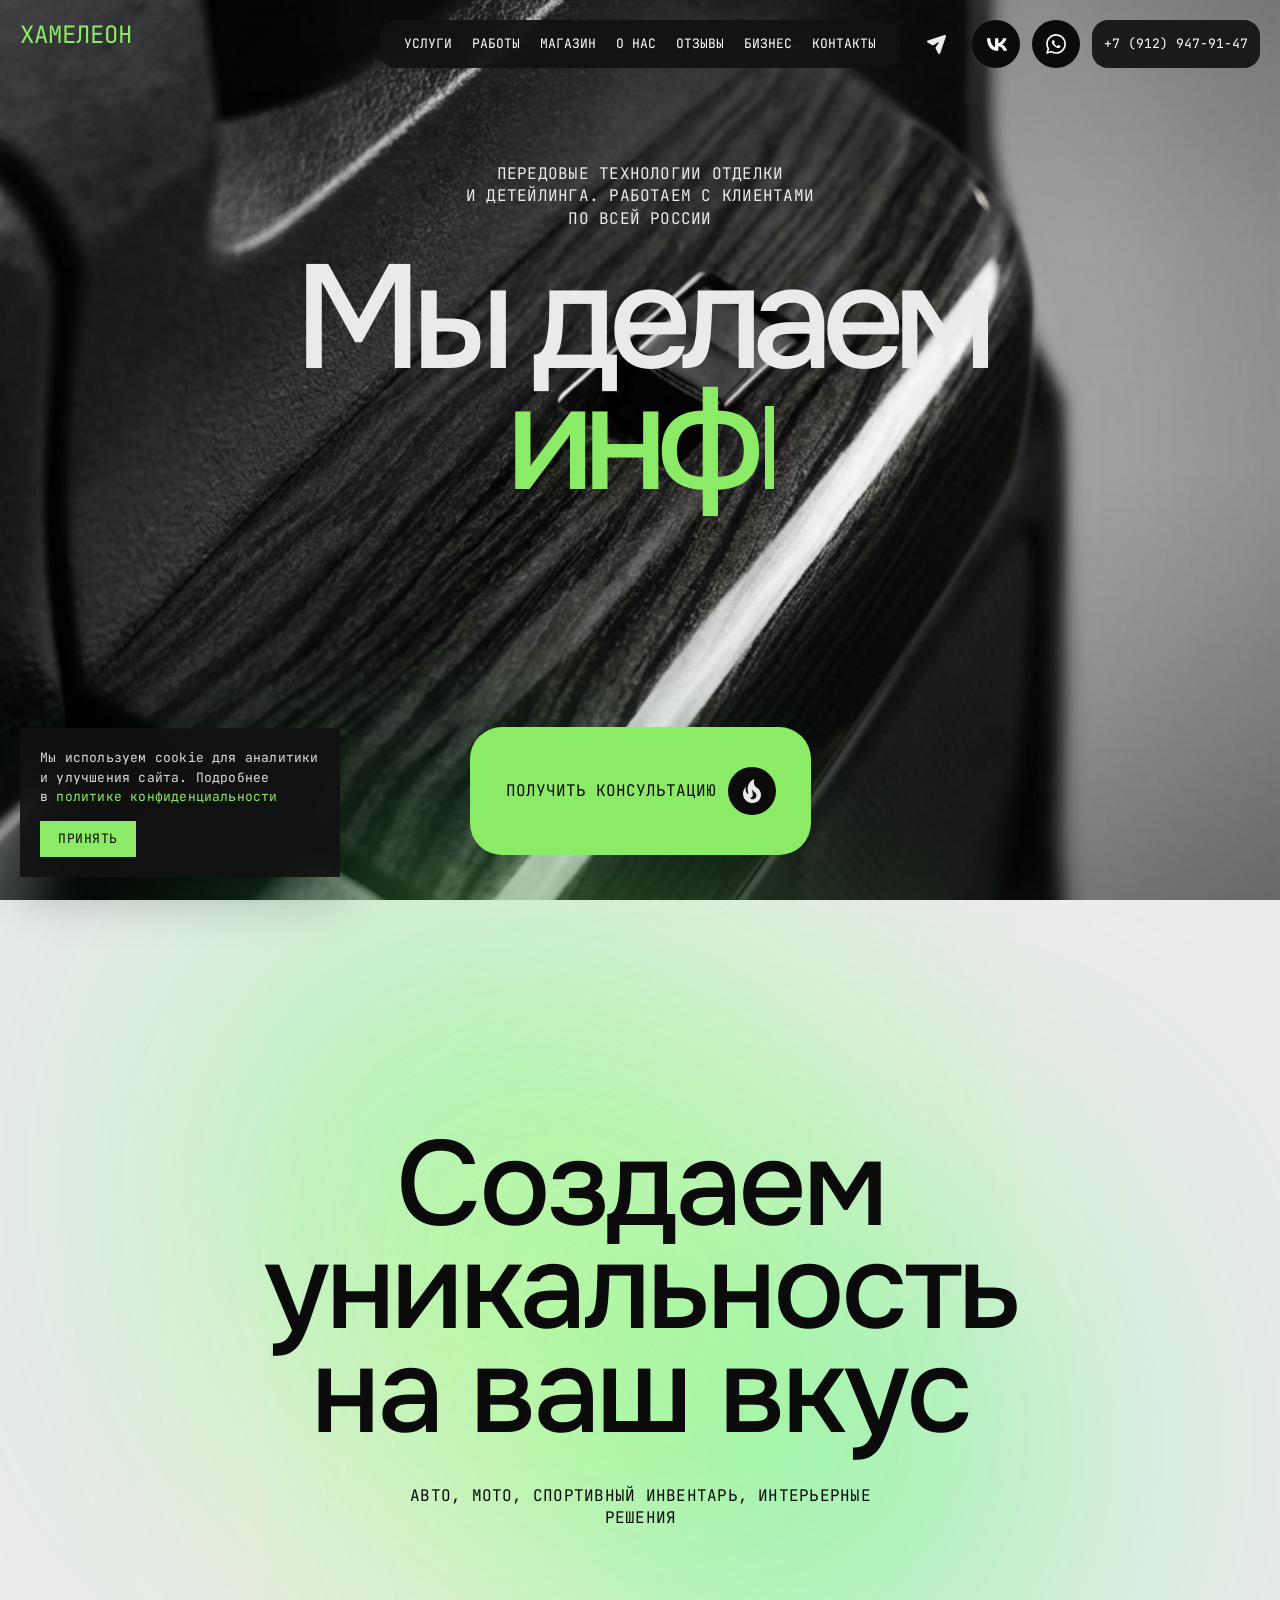
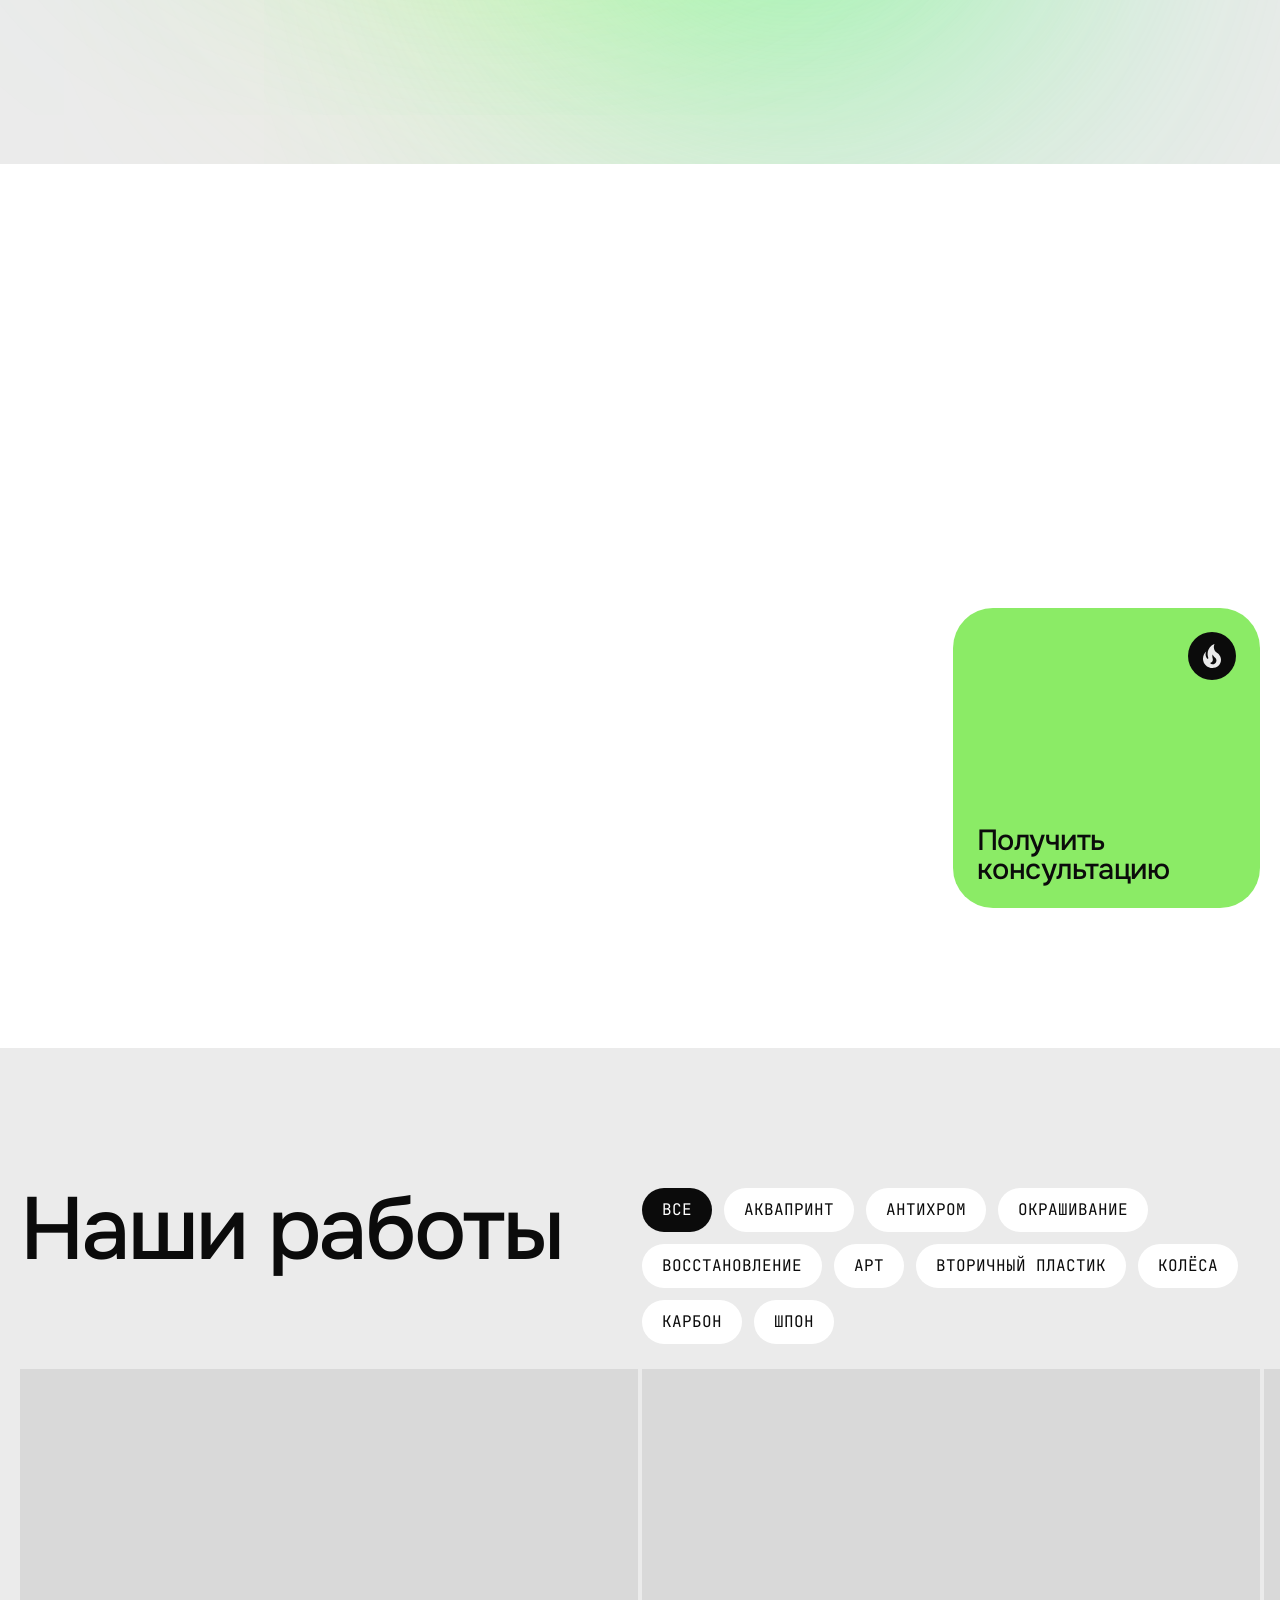
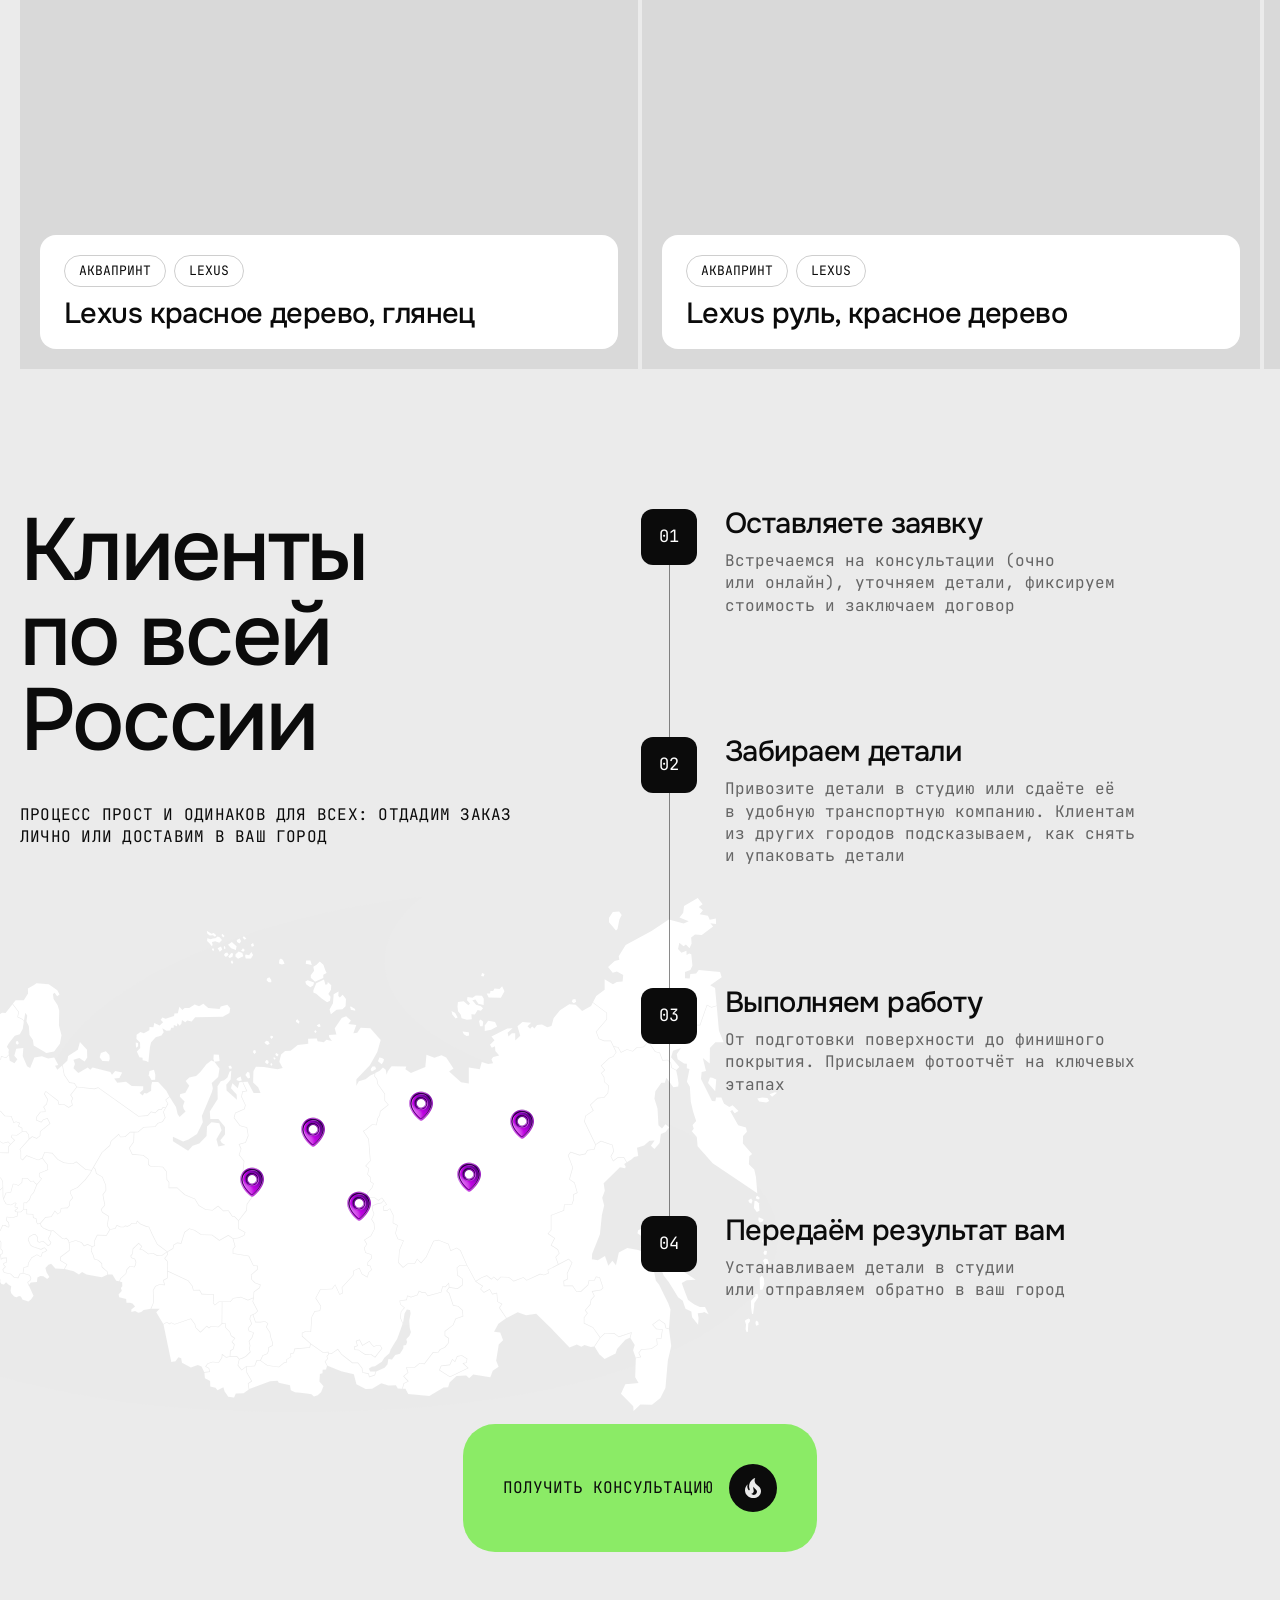
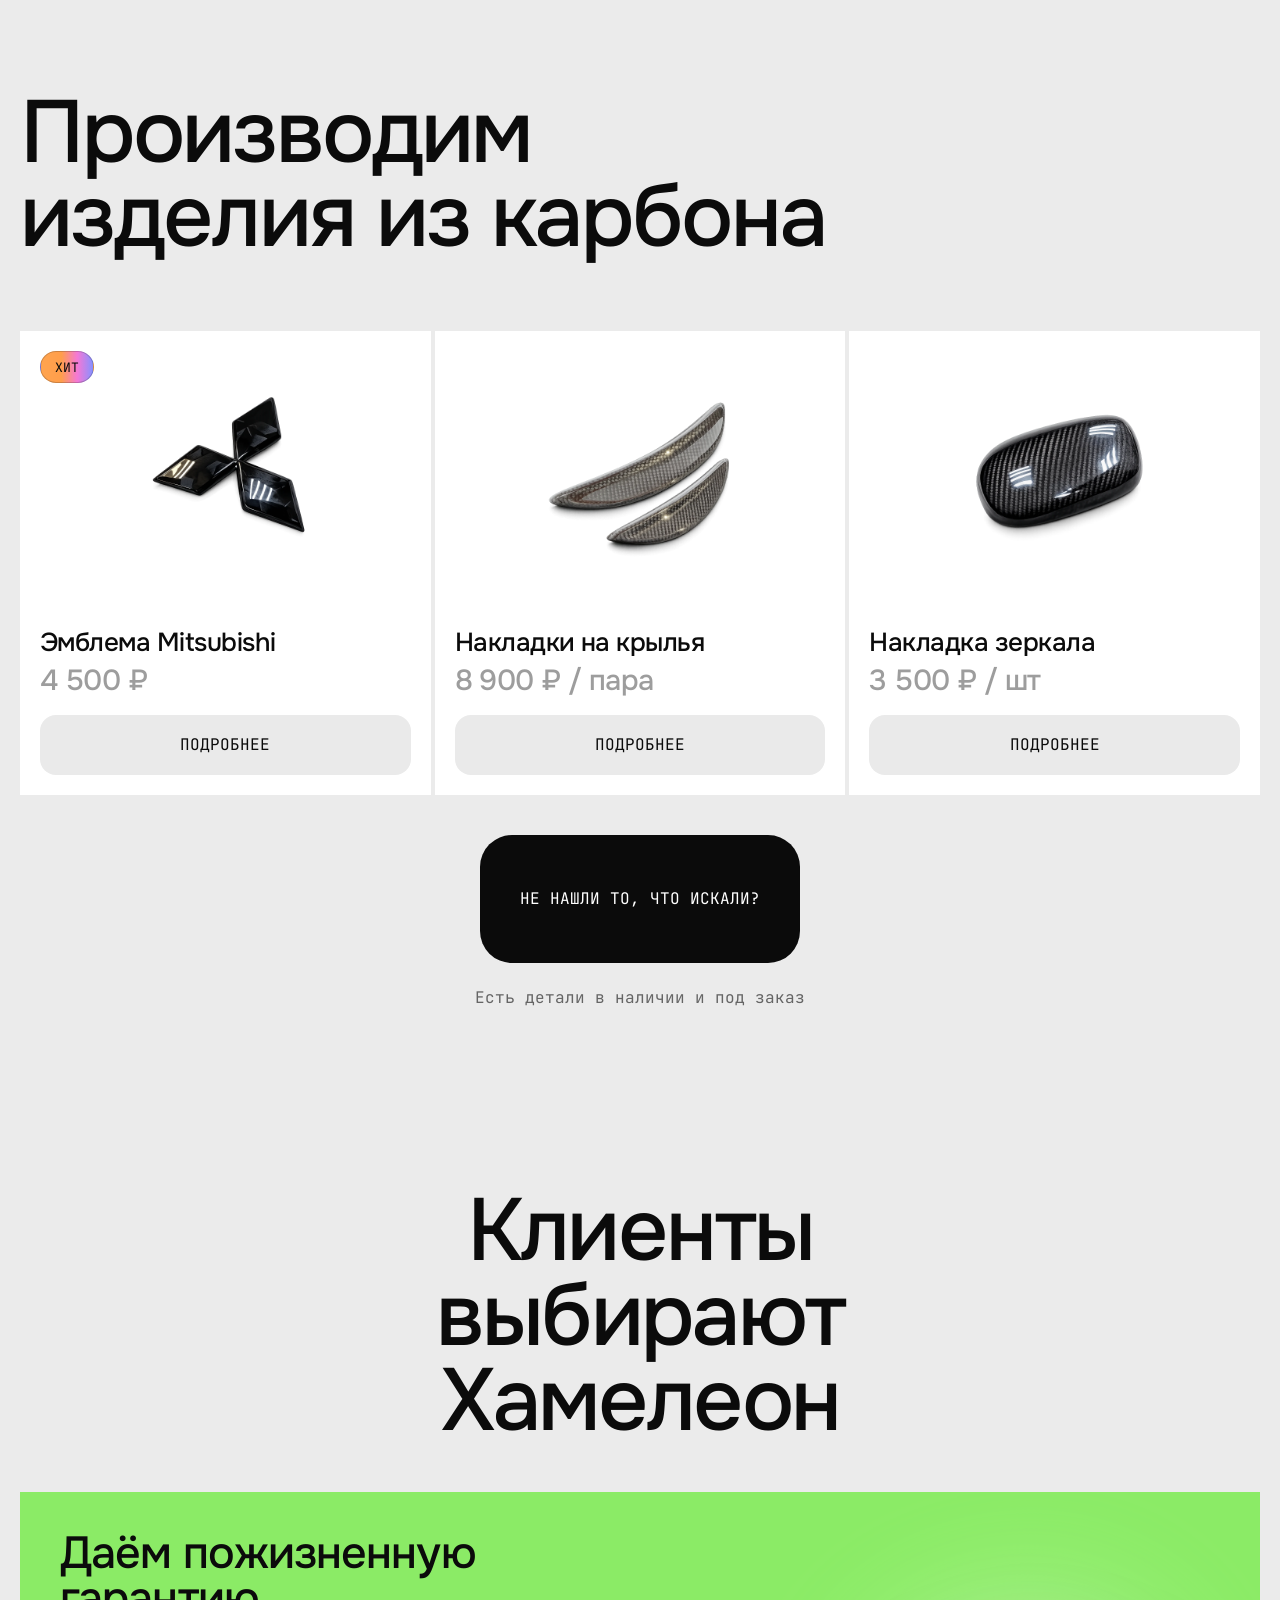
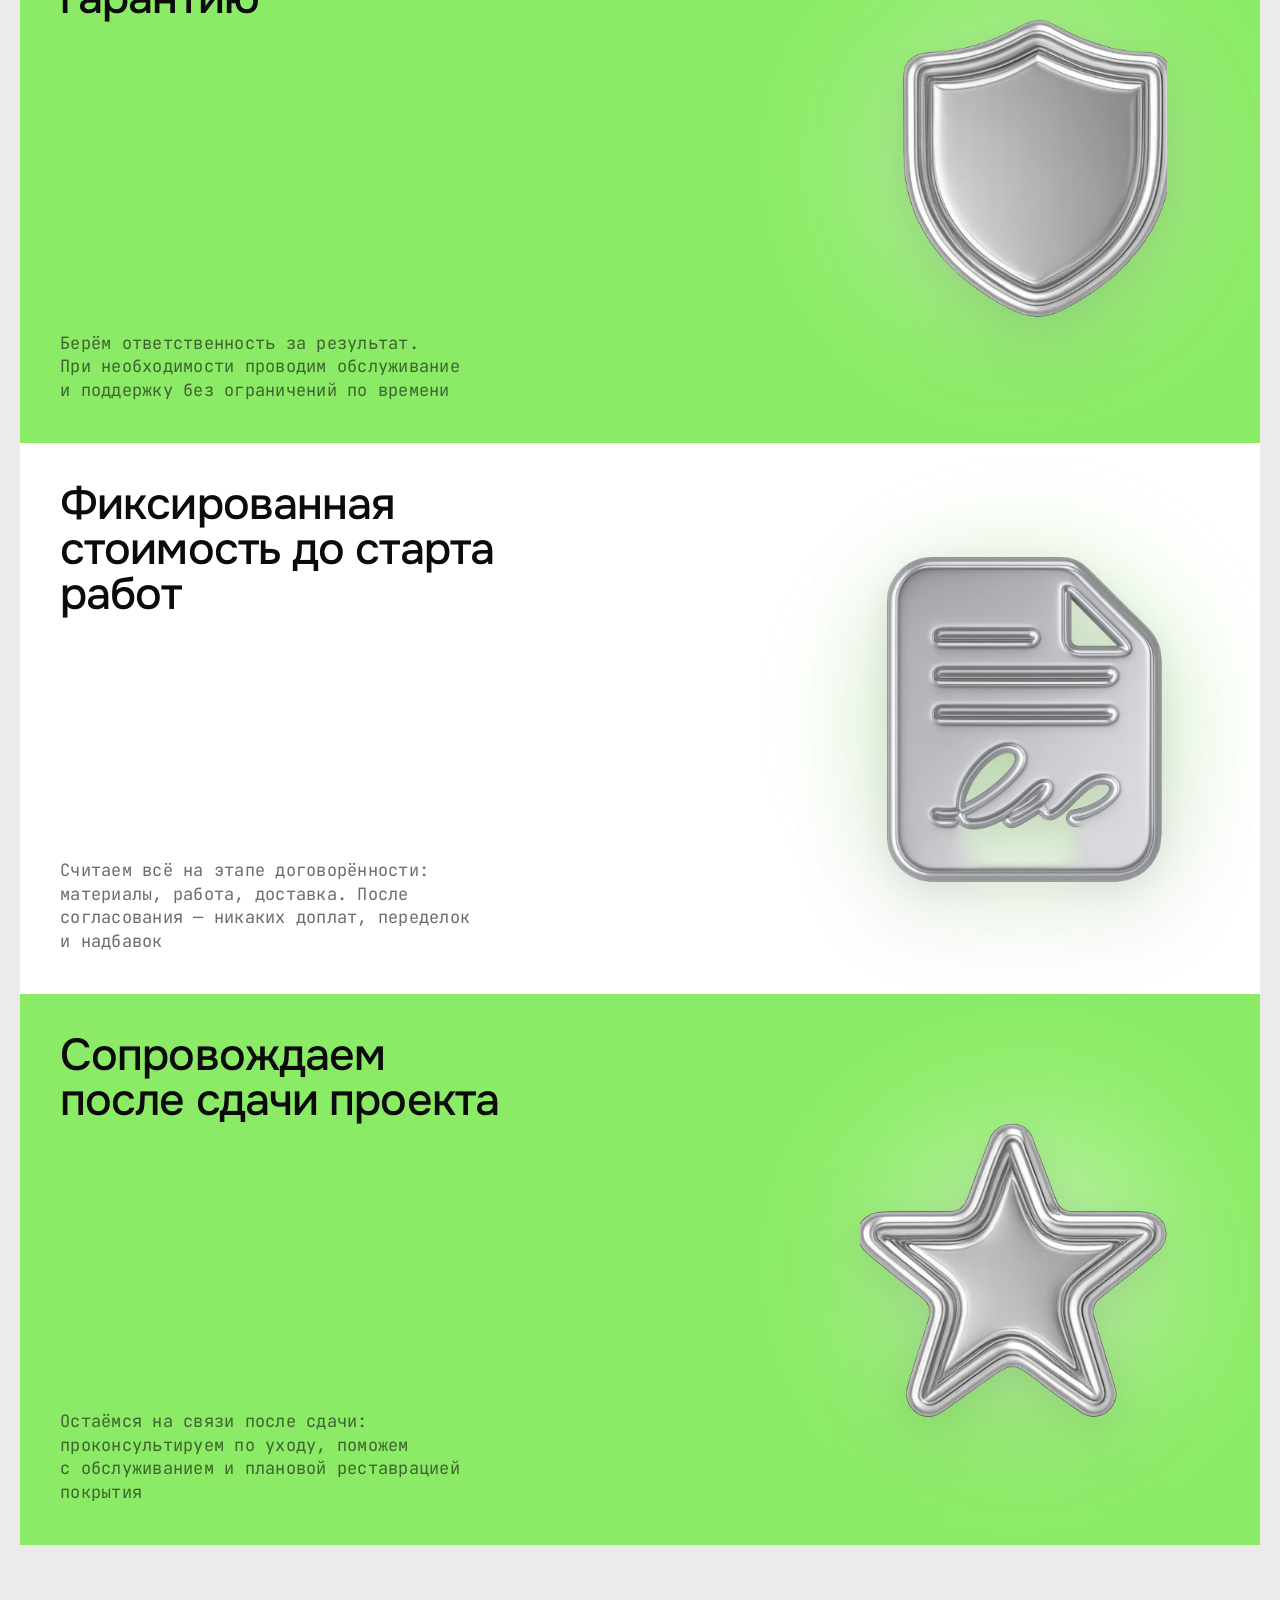
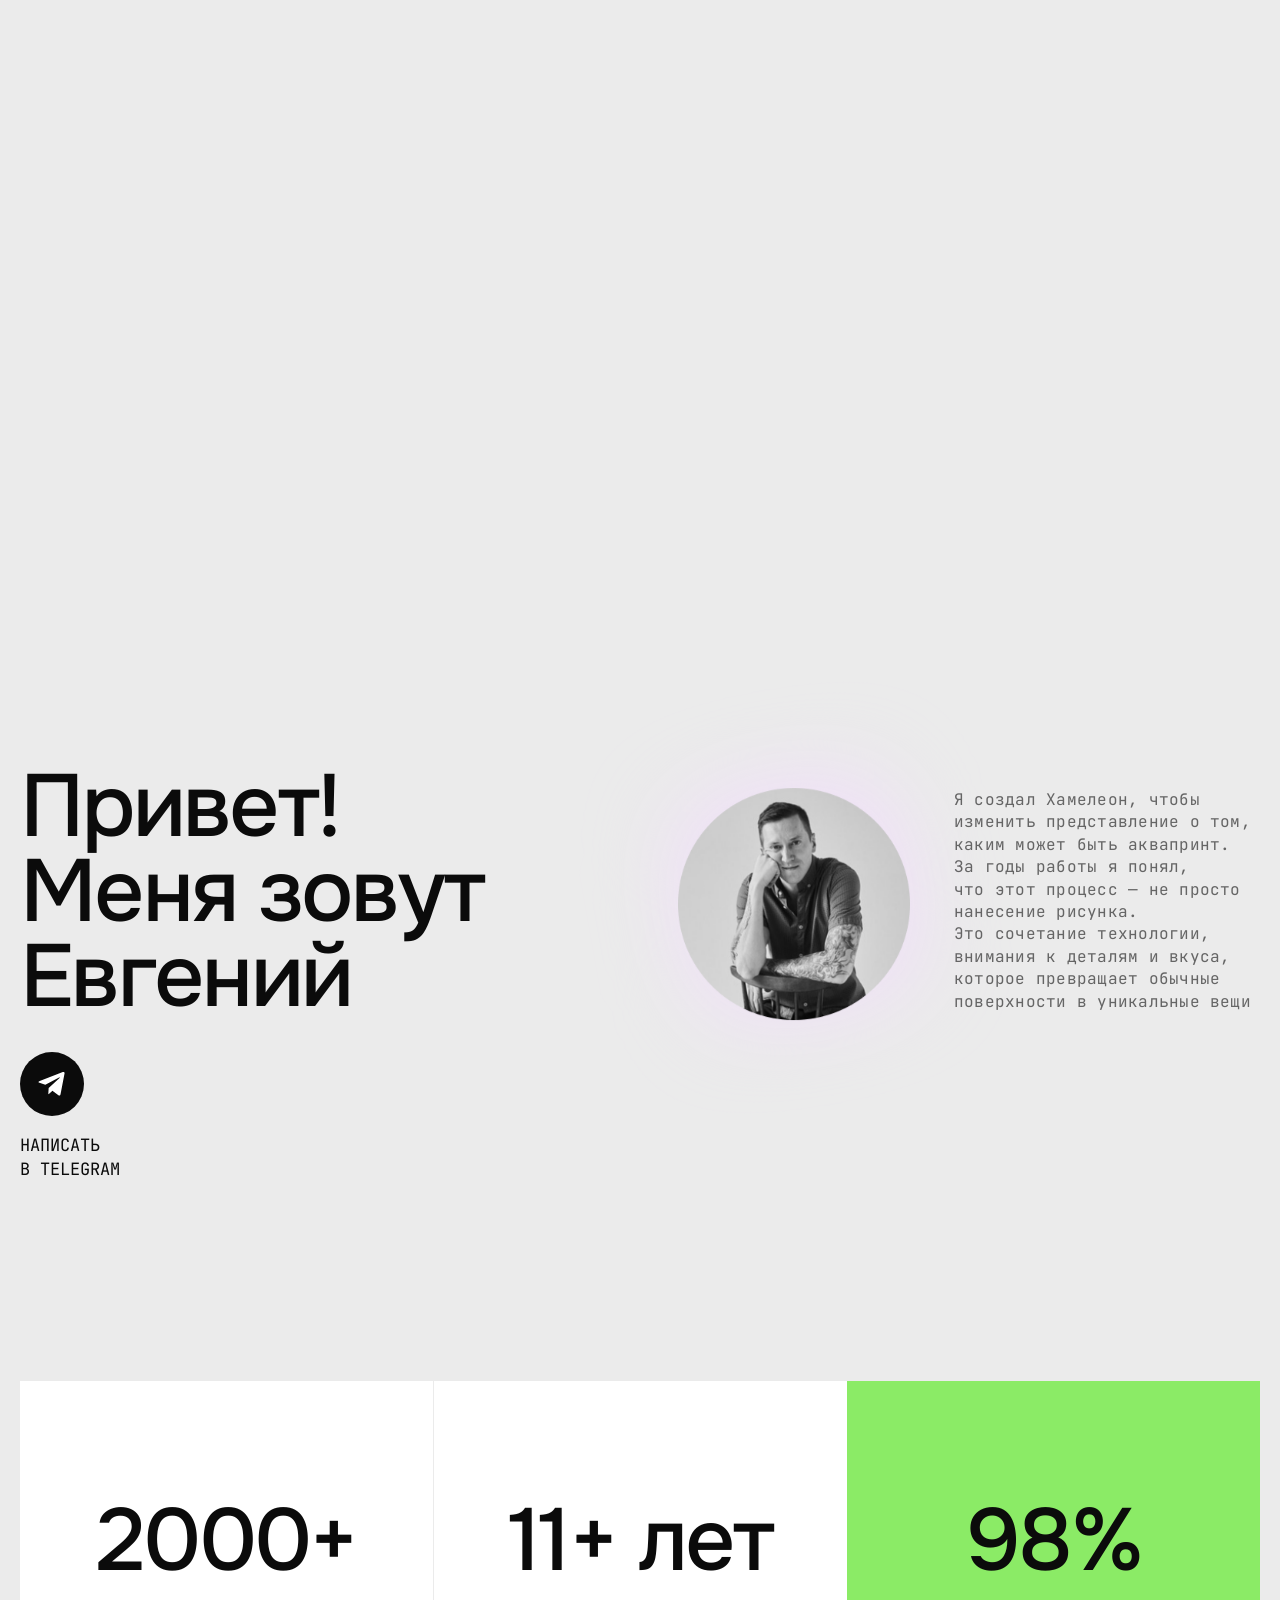
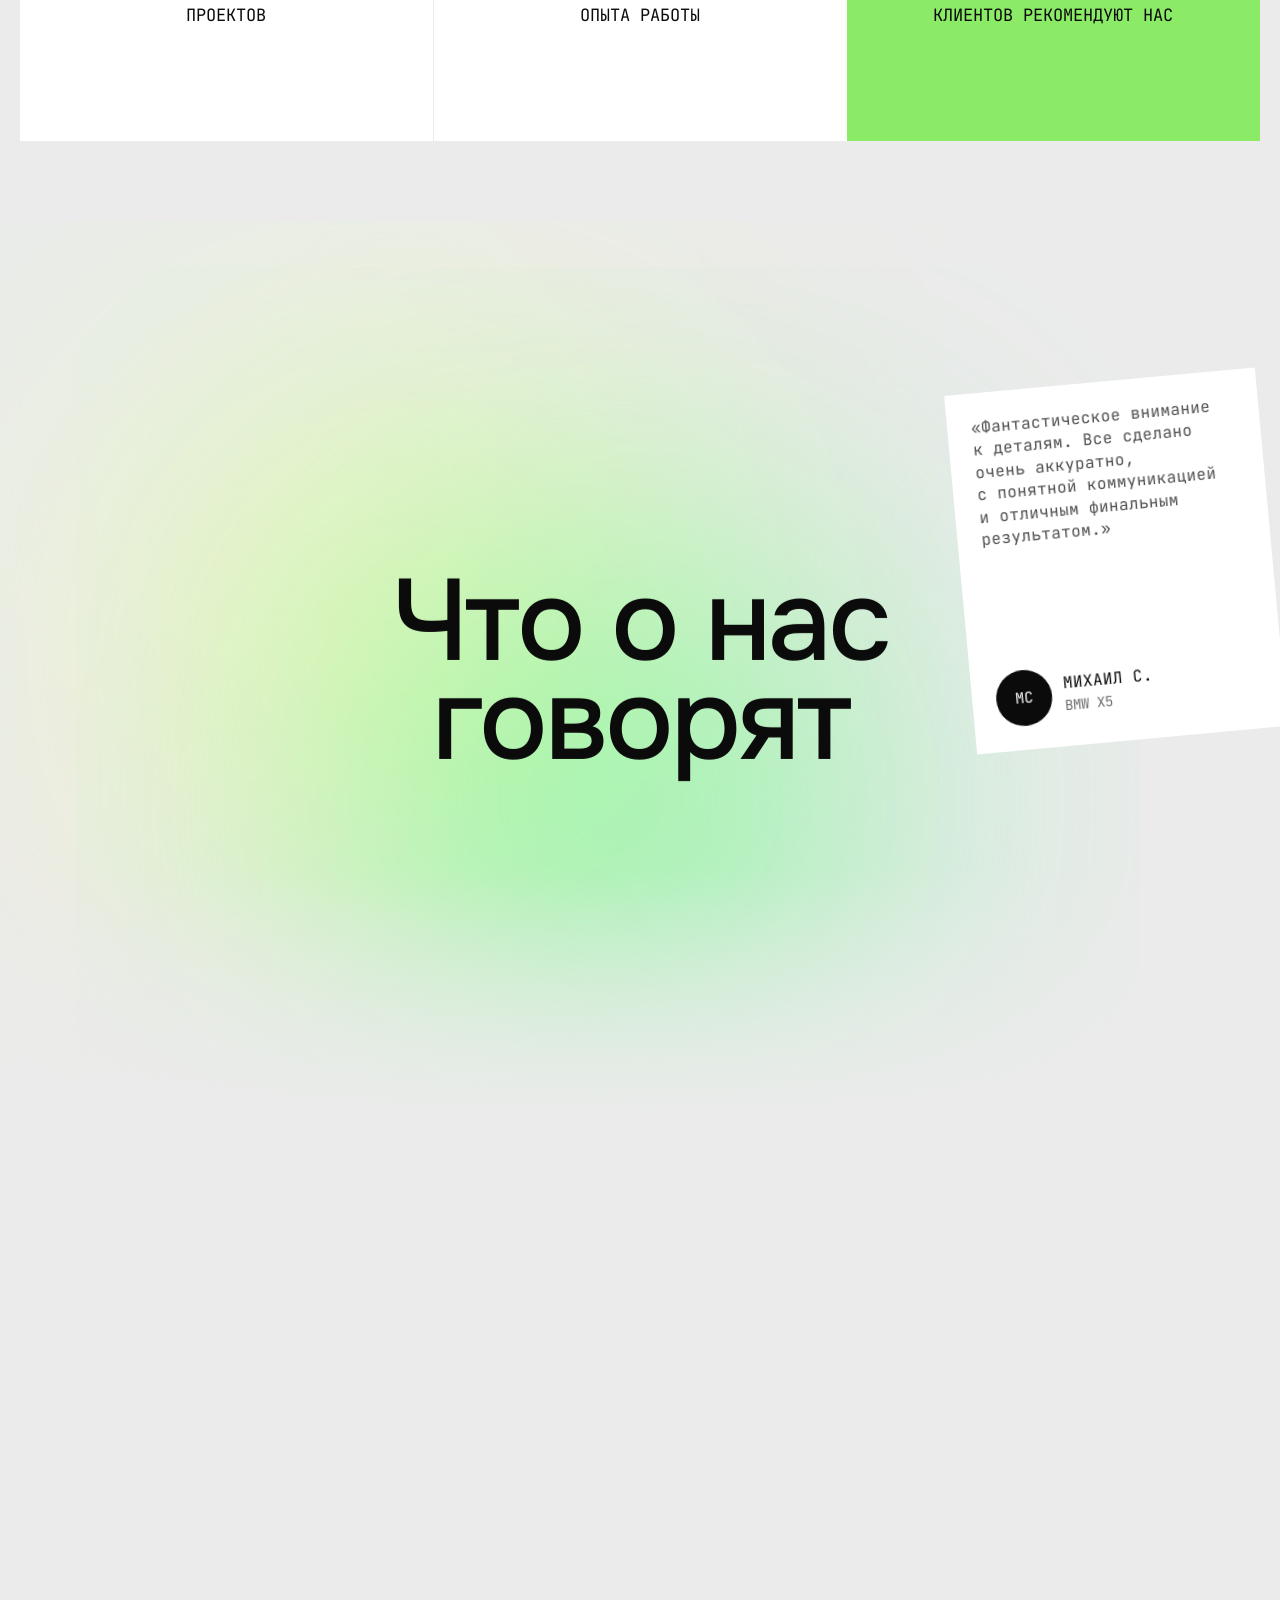
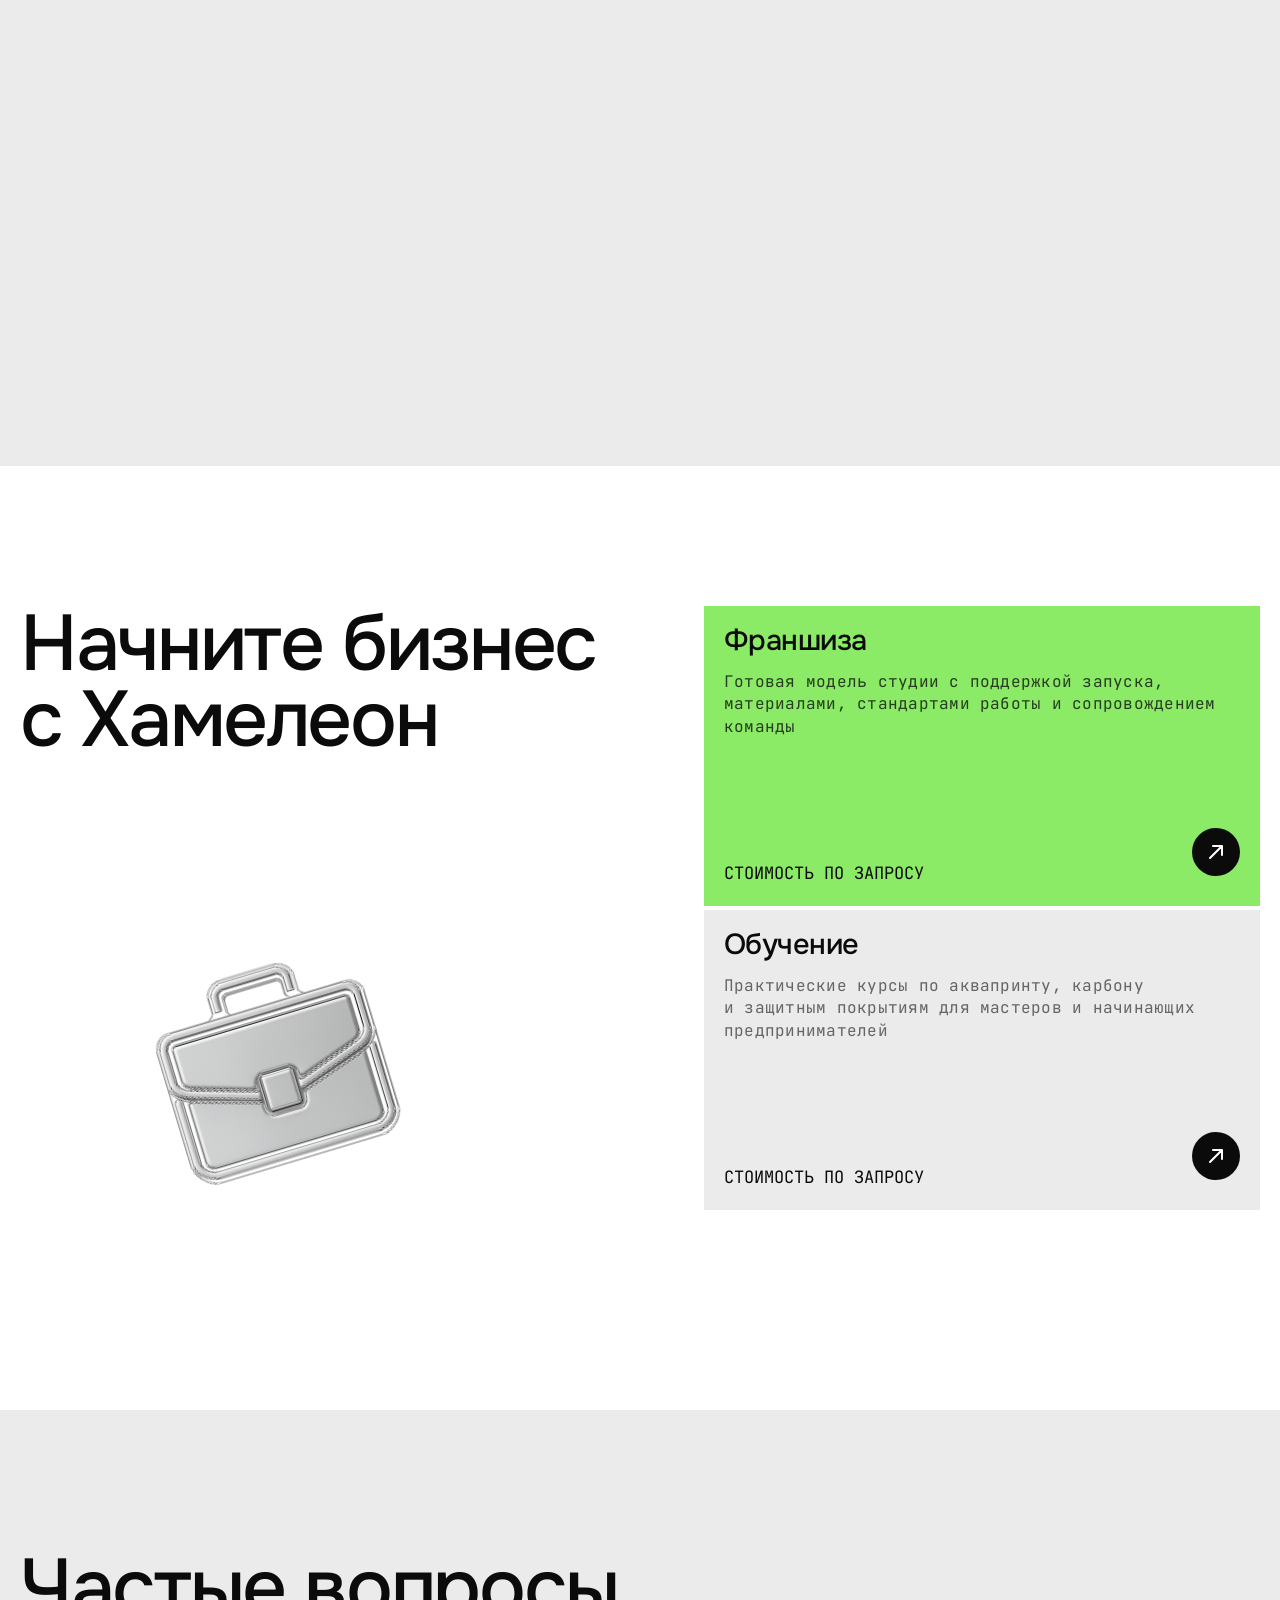
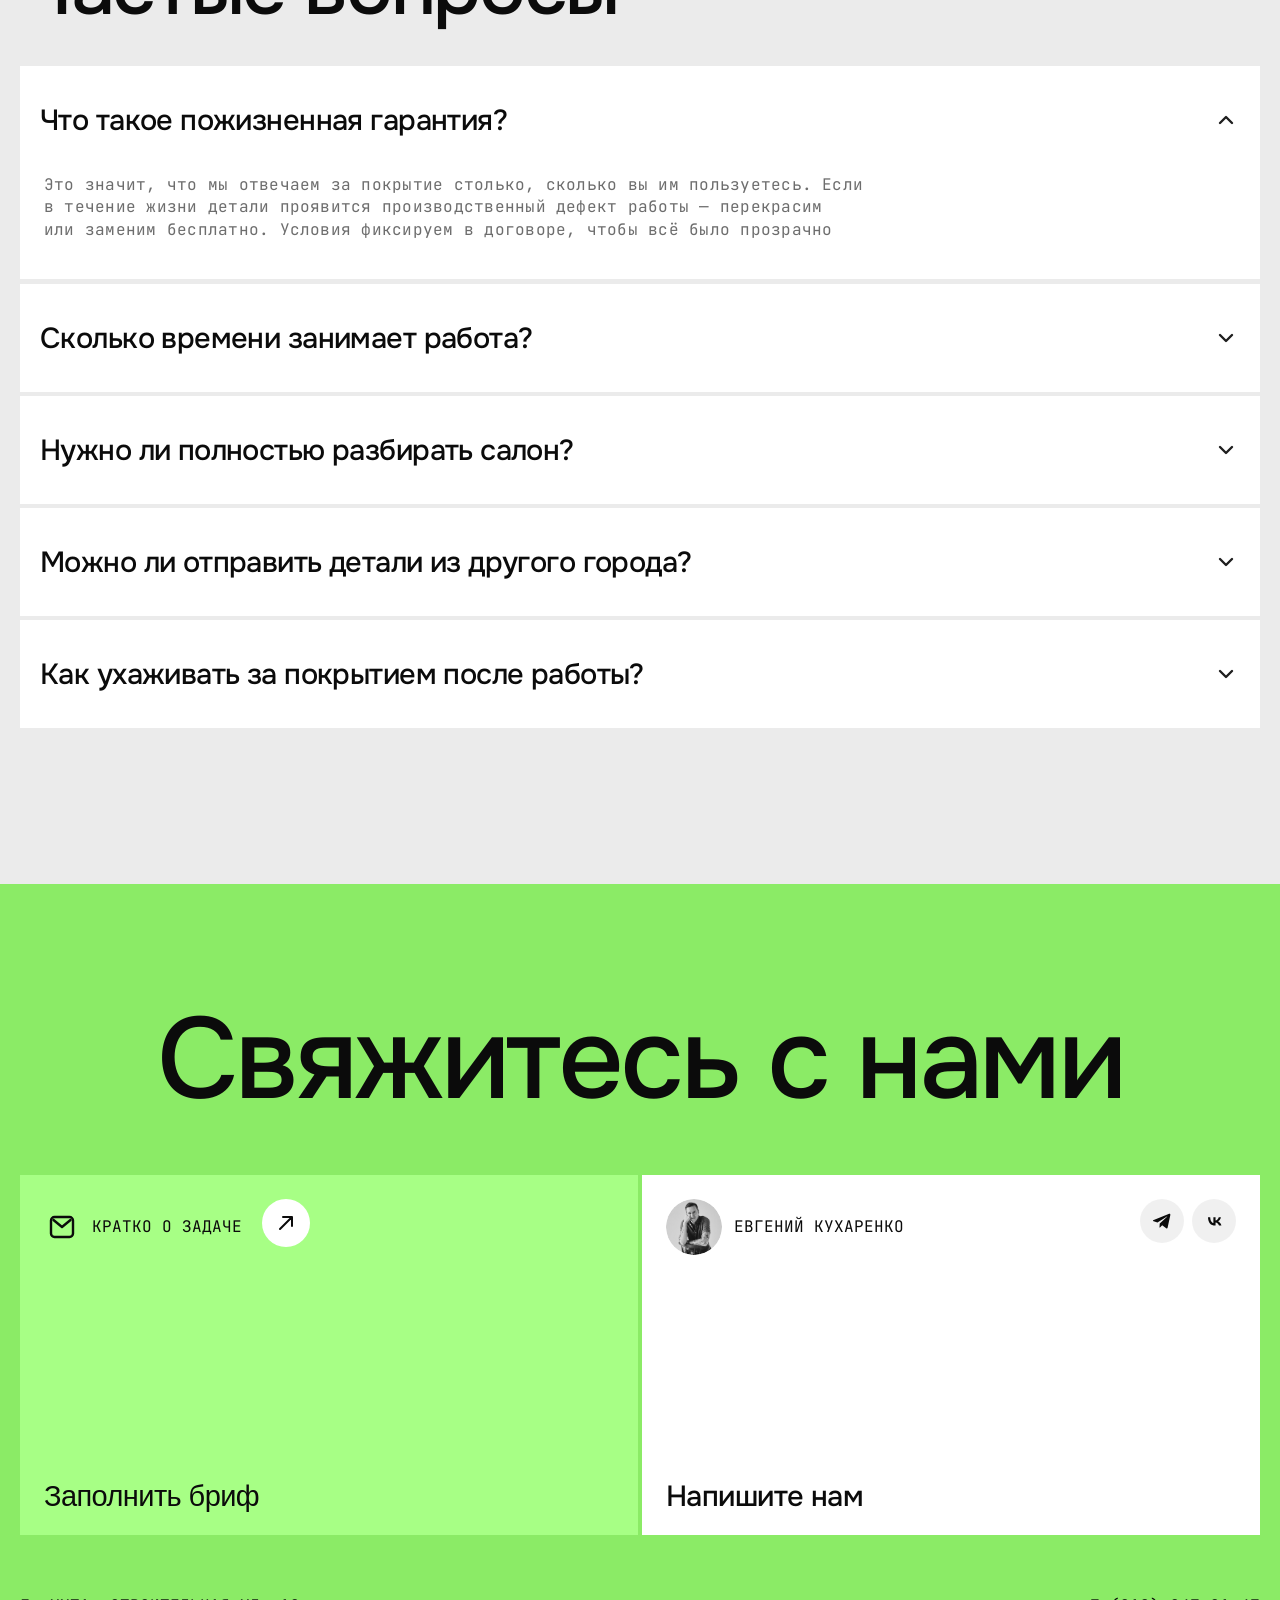
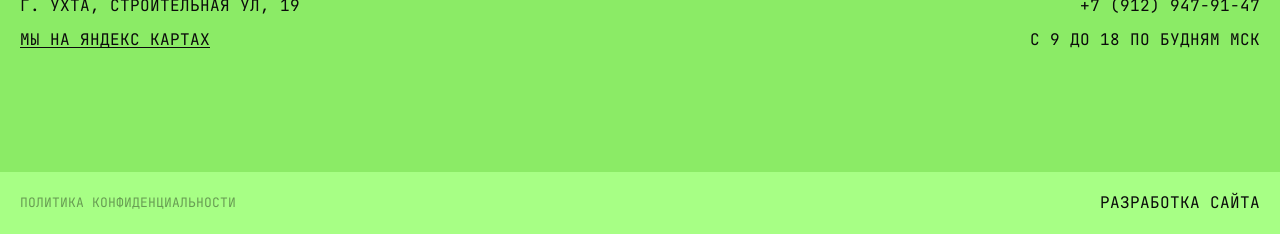
==== commit 27affc78: "Footer "Напишите нам": 2 small icon-pills in top-right (replace arrow) User clarified — keep the old" ====
--- a/index.html
+++ b/index.html
@@ -1751,36 +1751,34 @@
                   />
                   <span class="footer-contact-person-name">Евгений Кухаренко</span>
                 </div>
+
+                <div class="footer-contact-card-socials" aria-label="Социальные сети">
+                  <a
+                    class="footer-contact-card-social-icon"
+                    href="https://t.me/katerpillar_89"
+                    target="_blank"
+                    rel="noopener noreferrer"
+                    aria-label="Telegram"
+                  >
+                    <svg viewBox="0 0 24 24" fill="none" xmlns="http://www.w3.org/2000/svg" aria-hidden="true">
+                      <path d="M21.94 4.97L18.78 19.9c-.24 1.05-.86 1.31-1.74.82l-4.81-3.55-2.33 2.24c-.26.26-.47.47-.96.47l.34-4.86 8.84-7.99c.38-.34-.08-.53-.6-.19L6.6 13.71l-4.71-1.47c-1.02-.32-1.04-1.02.21-1.51L20.62 3.4c.85-.32 1.6.21 1.32 1.57Z" fill="currentColor"/>
+                    </svg>
+                  </a>
+                  <a
+                    class="footer-contact-card-social-icon"
+                    href="https://vk.ru/roacheg"
+                    target="_blank"
+                    rel="noopener noreferrer"
+                    aria-label="VK"
+                  >
+                    <svg viewBox="0 0 24 24" fill="none" xmlns="http://www.w3.org/2000/svg" aria-hidden="true">
+                      <path d="M4.8 7.35C4.93 13.65 8.06 17.44 13.56 17.44H13.87V13.84C15.9 14.04 17.43 15.52 18.04 17.44H20.91C20.13 14.58 18.08 13 16.8 12.39C18.08 11.65 19.87 9.84 20.3 7.35H17.69C17.13 9.37 15.48 11.18 13.87 11.35V7.35H11.26V14.36C9.63 13.95 7.57 11.99 7.48 7.35H4.8Z" fill="currentColor"/>
+                    </svg>
+                  </a>
+                </div>
               </div>
 
               <span class="footer-contact-card-title">Напишите нам</span>
-
-              <div class="footer-contact-social-chips" aria-label="Социальные сети">
-                <a
-                  class="footer-contact-social-chip"
-                  href="https://t.me/katerpillar_89"
-                  target="_blank"
-                  rel="noopener noreferrer"
-                  aria-label="Telegram"
-                >
-                  <svg class="footer-contact-social-chip-icon" viewBox="0 0 24 24" fill="none" xmlns="http://www.w3.org/2000/svg" aria-hidden="true">
-                    <path d="M21.94 4.97L18.78 19.9c-.24 1.05-.86 1.31-1.74.82l-4.81-3.55-2.33 2.24c-.26.26-.47.47-.96.47l.34-4.86 8.84-7.99c.38-.34-.08-.53-.6-.19L6.6 13.71l-4.71-1.47c-1.02-.32-1.04-1.02.21-1.51L20.62 3.4c.85-.32 1.6.21 1.32 1.57Z" fill="currentColor"/>
-                  </svg>
-                  <span>Telegram</span>
-                </a>
-                <a
-                  class="footer-contact-social-chip"
-                  href="https://vk.ru/roacheg"
-                  target="_blank"
-                  rel="noopener noreferrer"
-                  aria-label="VK"
-                >
-                  <svg class="footer-contact-social-chip-icon" viewBox="0 0 24 24" fill="none" xmlns="http://www.w3.org/2000/svg" aria-hidden="true">
-                    <path d="M4.8 7.35C4.93 13.65 8.06 17.44 13.56 17.44H13.87V13.84C15.9 14.04 17.43 15.52 18.04 17.44H20.91C20.13 14.58 18.08 13 16.8 12.39C18.08 11.65 19.87 9.84 20.3 7.35H17.69C17.13 9.37 15.48 11.18 13.87 11.35V7.35H11.26V14.36C9.63 13.95 7.57 11.99 7.48 7.35H4.8Z" fill="currentColor"/>
-                  </svg>
-                  <span>VK</span>
-                </a>
-              </div>
             </div>
           </div>
 
--- a/styles.css
+++ b/styles.css
@@ -4722,9 +4722,10 @@
   display: inline-flex;
   align-items: center;
   justify-content: center;
-  min-width: 122px;
+  min-width: 160px;
   min-height: 128px;
-  padding: 32px 28px;
+  /* More horizontal padding so "Отправить" doesn't crowd the edges. */
+  padding: 32px 48px;
   border: 0;
   border-radius: 32px;
   background: #0b0b0b;
@@ -9791,9 +9792,11 @@
   justify-content: center;
   width: 22px;
   height: 22px;
-  border: 2px solid rgba(11, 11, 11, 0.4);
+  /* Thin alpha-border + transparent fill — was a chunky 2px solid
+     gray that read as "dirty" against the bright-green form. */
+  border: 1px solid rgba(11, 11, 11, 0.25);
   border-radius: 6px;
-  background: #ffffff;
+  background: transparent;
   color: #ffffff;
   transition: background-color 160ms ease, border-color 160ms ease, color 160ms ease;
 }
@@ -9829,75 +9832,64 @@
 }
 
 /* ============================================================ */
-/* Footer-contact social chips (Telegram + VK pills inside the   */
-/* "Напишите нам" card). Same DS chip pattern as .service-badge: */
-/* 32px pill, JetBrains Mono caps, dark fill, icon + label.      */
+/* Footer-contact "Напишите нам" plate — 2 small icon pills      */
+/* (Telegram + VK) sit in the top-right where the arrow used     */
+/* to be. Same circular-button pattern as cover-contact icons.    */
 /* ============================================================ */
 .footer-contact-card-social {
   background: #ffffff;
 }
 
-.footer-contact-social-chips {
-  display: flex;
-  flex-wrap: wrap;
+.footer-contact-card-socials {
+  display: inline-flex;
+  align-items: center;
   gap: 8px;
-  margin-top: auto;
-}
-
-.footer-contact-social-chip {
+  margin-left: auto;
+}
+
+.footer-contact-card-social-icon {
   display: inline-flex;
   align-items: center;
   justify-content: center;
-  gap: 8px;
-  height: 36px;
-  padding: 0 14px;
+  width: 44px;
+  height: 44px;
   border-radius: 999px;
-  background: #0b0b0b;
-  color: #ffffff;
-  font-family: "JetBrains Mono", "Roboto Mono", monospace;
-  font-size: 13px;
-  font-weight: 400;
-  line-height: 1;
-  text-transform: uppercase;
+  background: rgba(11, 11, 11, 0.06);
+  color: #0b0b0b;
   text-decoration: none;
-  white-space: nowrap;
+  flex: 0 0 auto;
   transition: background-color 160ms ease, color 160ms ease, transform 160ms ease;
 }
 
-.footer-contact-social-chip-icon {
-  width: 16px;
-  height: 16px;
-  flex: 0 0 auto;
+.footer-contact-card-social-icon svg {
+  width: 20px;
+  height: 20px;
 }
 
 @media (hover: hover) and (pointer: fine) {
-  .footer-contact-social-chip:hover,
-  .footer-contact-social-chip:focus-visible {
-    background: #ffffff;
-    color: #0b0b0b;
-    outline: 1px solid #0b0b0b;
-  }
-}
-
-/* When the parent .footer-contact-card-social is hovered/focused
-   (turns dark with white text), the chips need to stay readable
-   — invert them to a light pill so they pop against the now-dark
-   card. */
-.footer-contact-card-social:hover .footer-contact-social-chip,
-.footer-contact-card-social:focus-within .footer-contact-social-chip {
+  .footer-contact-card-social-icon:hover,
+  .footer-contact-card-social-icon:focus-visible {
+    background: #0b0b0b;
+    color: #ffffff;
+    outline: none;
+  }
+}
+
+/* When the parent card is hovered (turns dark), invert icons
+   so they remain visible on the dark fill. */
+.footer-contact-card-social:hover .footer-contact-card-social-icon,
+.footer-contact-card-social:focus-within .footer-contact-card-social-icon {
   background: rgba(255, 255, 255, 0.14);
   color: #ffffff;
 }
 
 @media (min-width: 1920px) {
-  .footer-contact-social-chip {
-    height: 44px;
-    padding: 0 18px;
-    font-size: 15px;
-    gap: 10px;
-  }
-  .footer-contact-social-chip-icon {
-    width: 20px;
-    height: 20px;
-  }
-}
+  .footer-contact-card-social-icon {
+    width: 56px;
+    height: 56px;
+  }
+  .footer-contact-card-social-icon svg {
+    width: 24px;
+    height: 24px;
+  }
+}
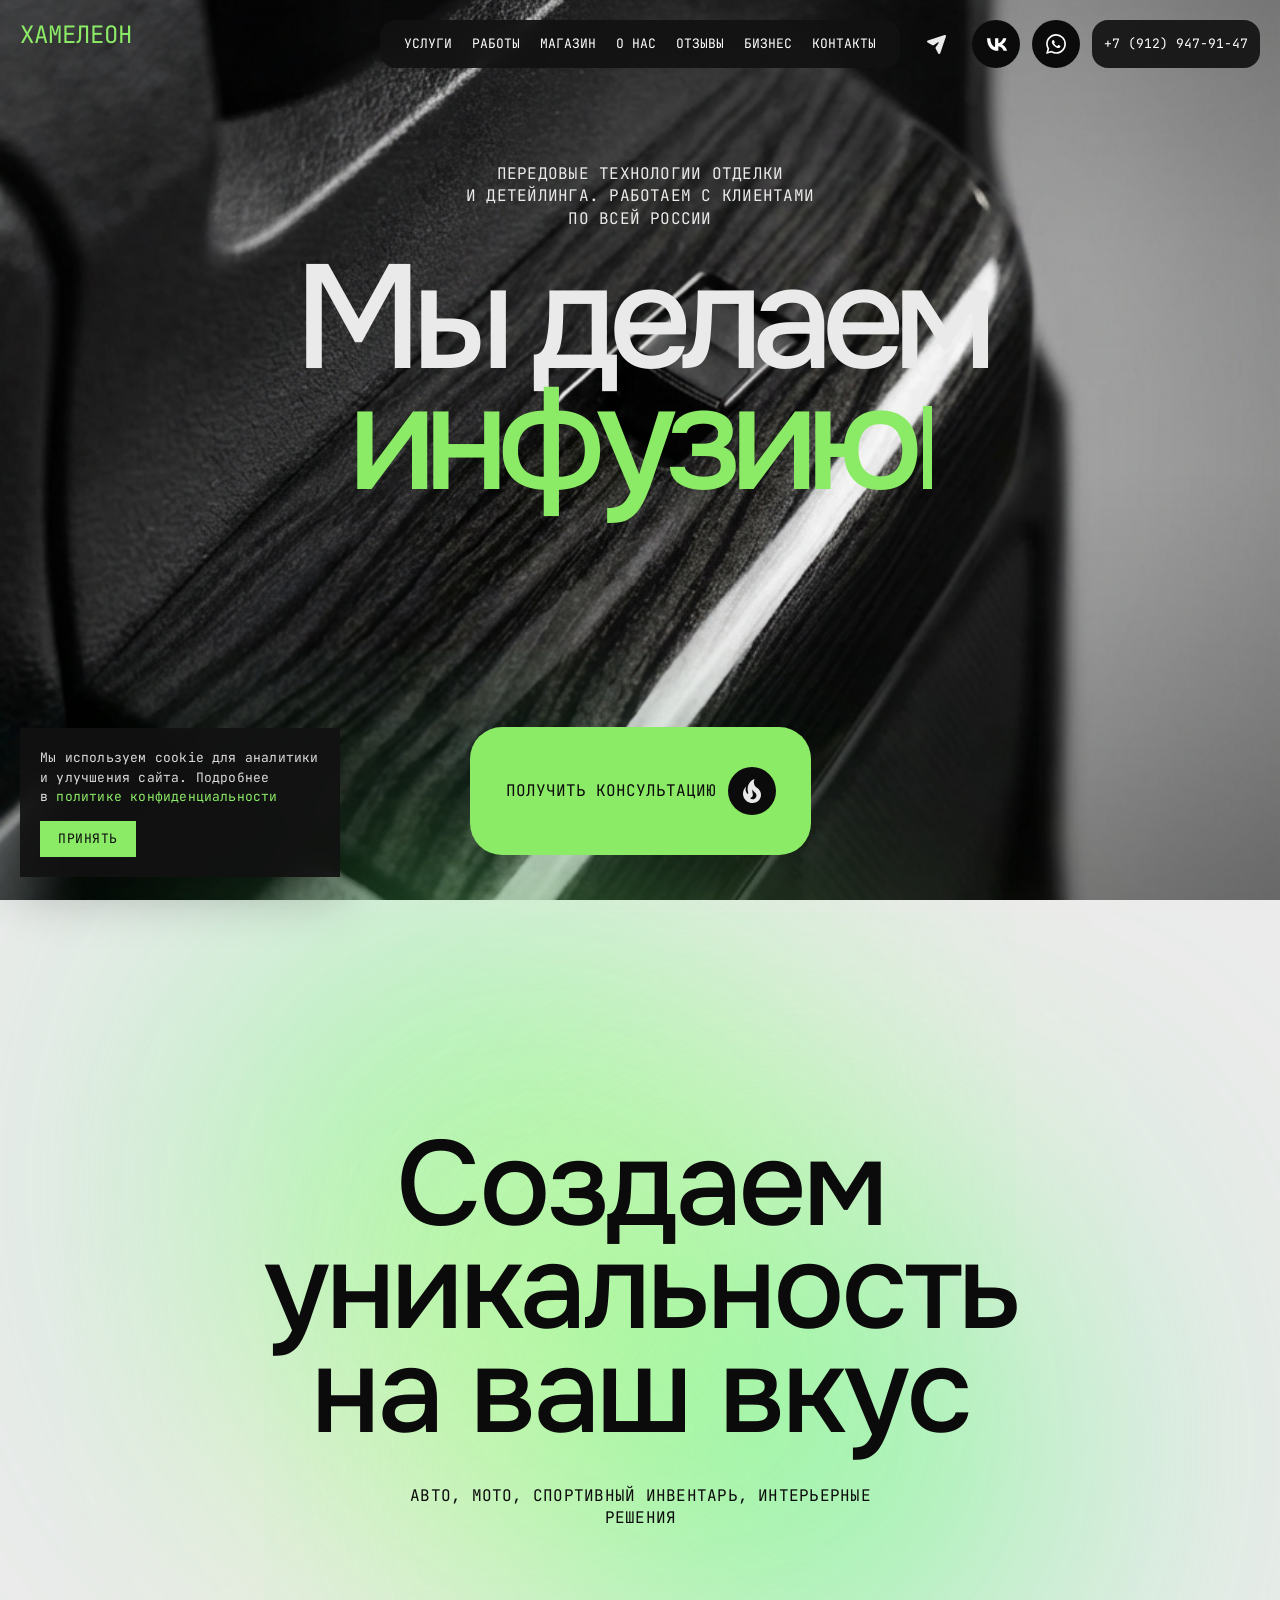
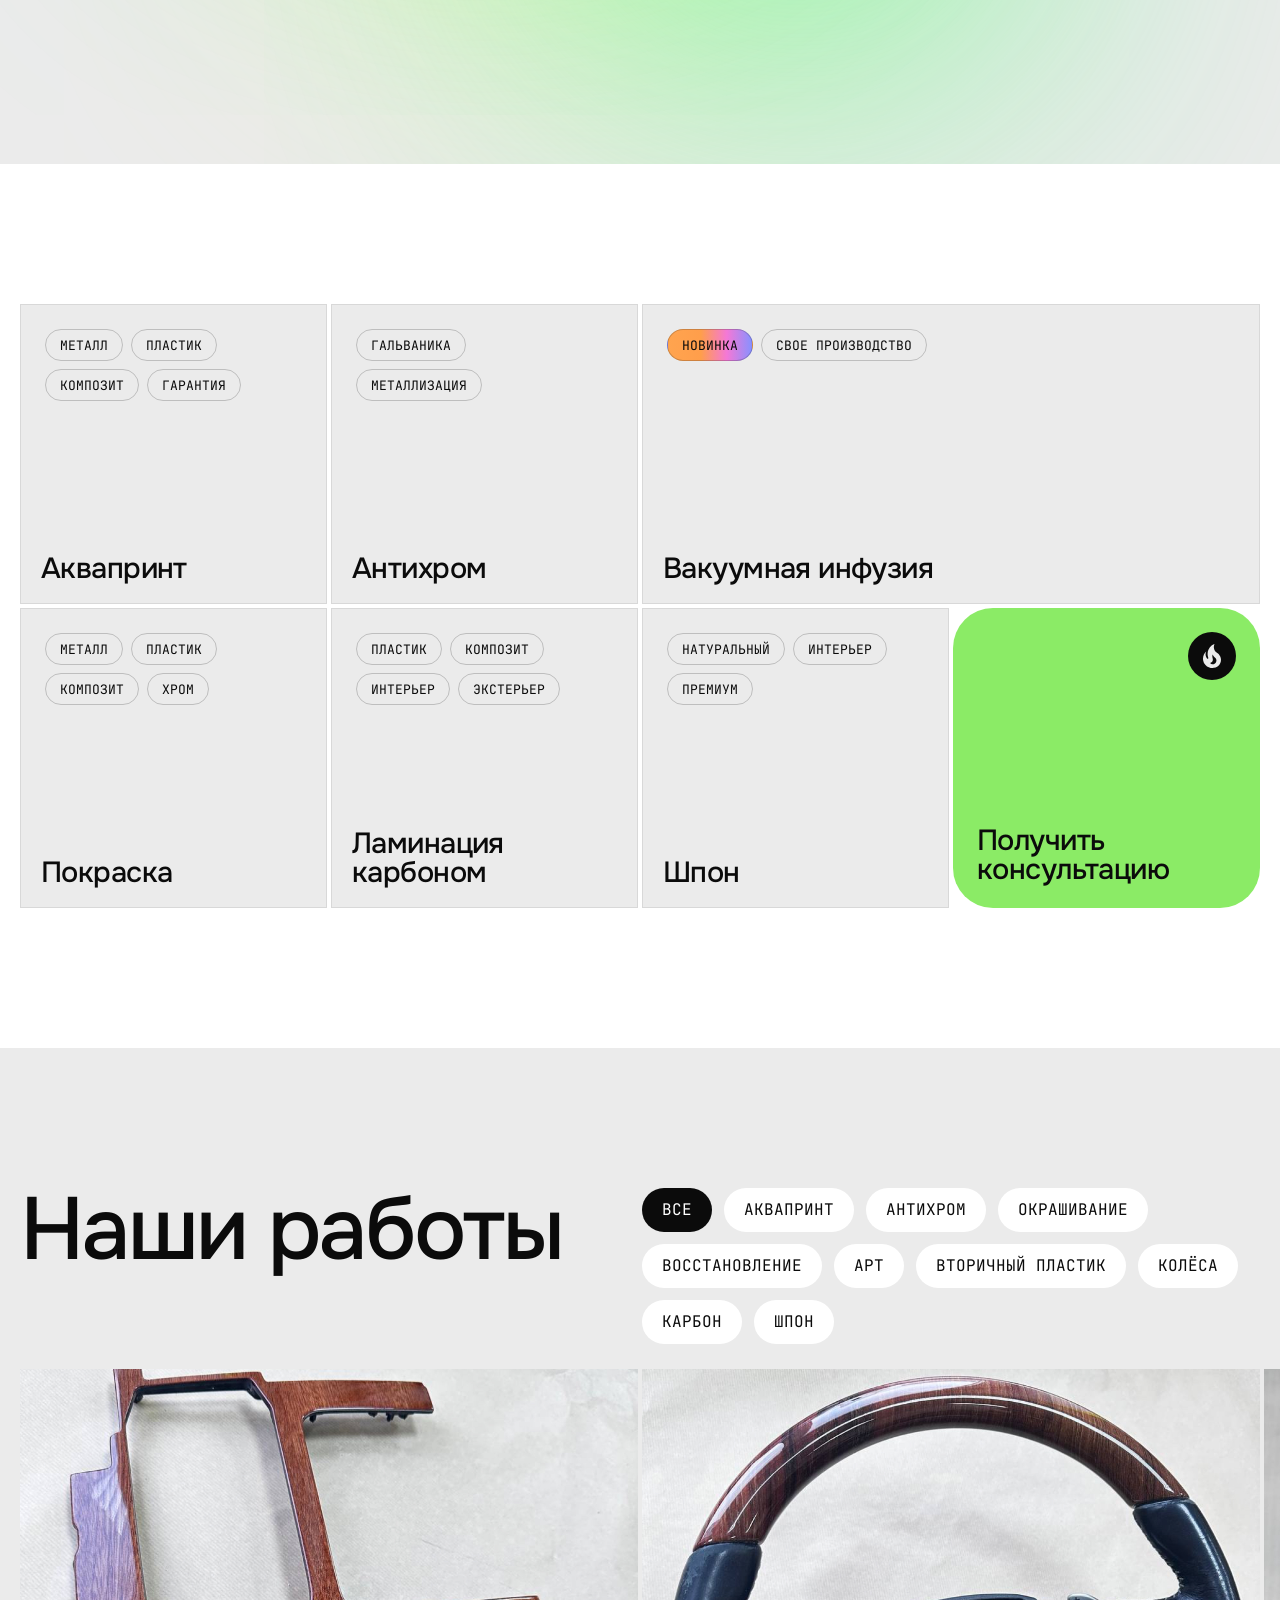
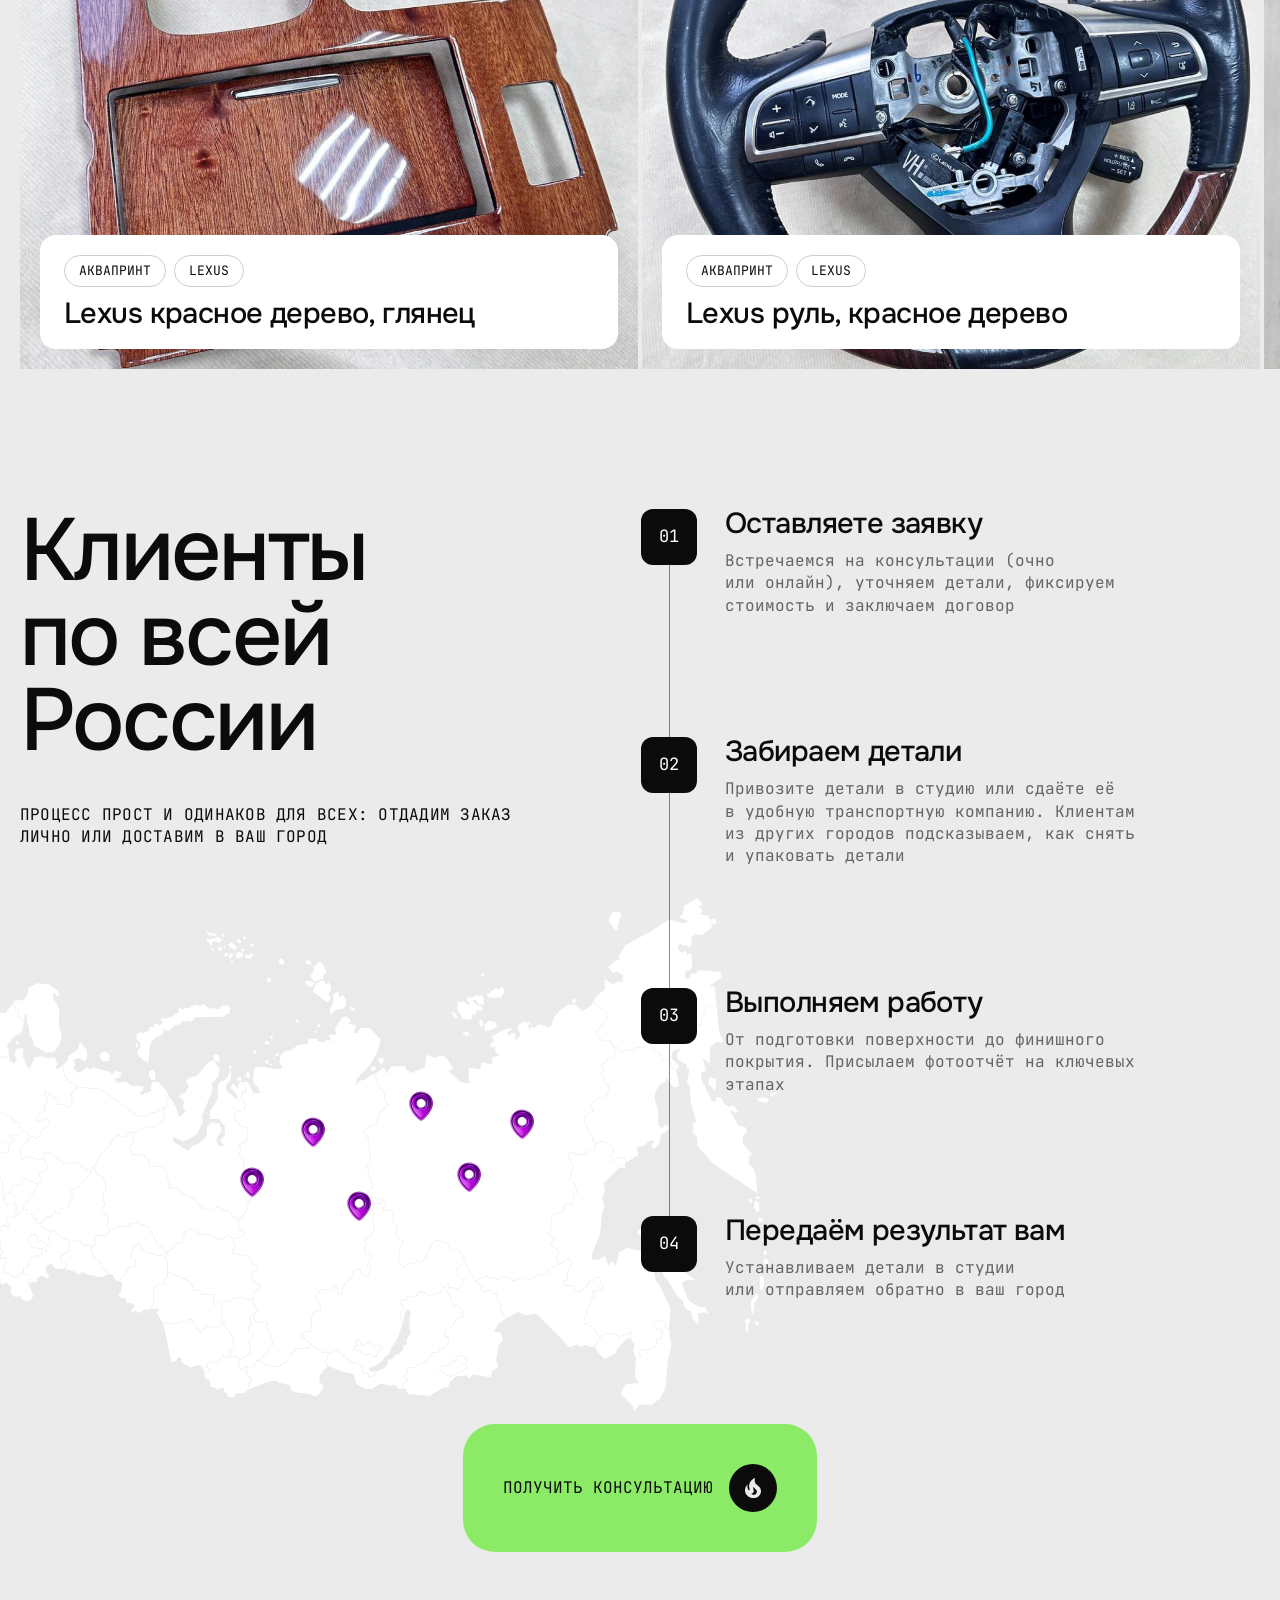
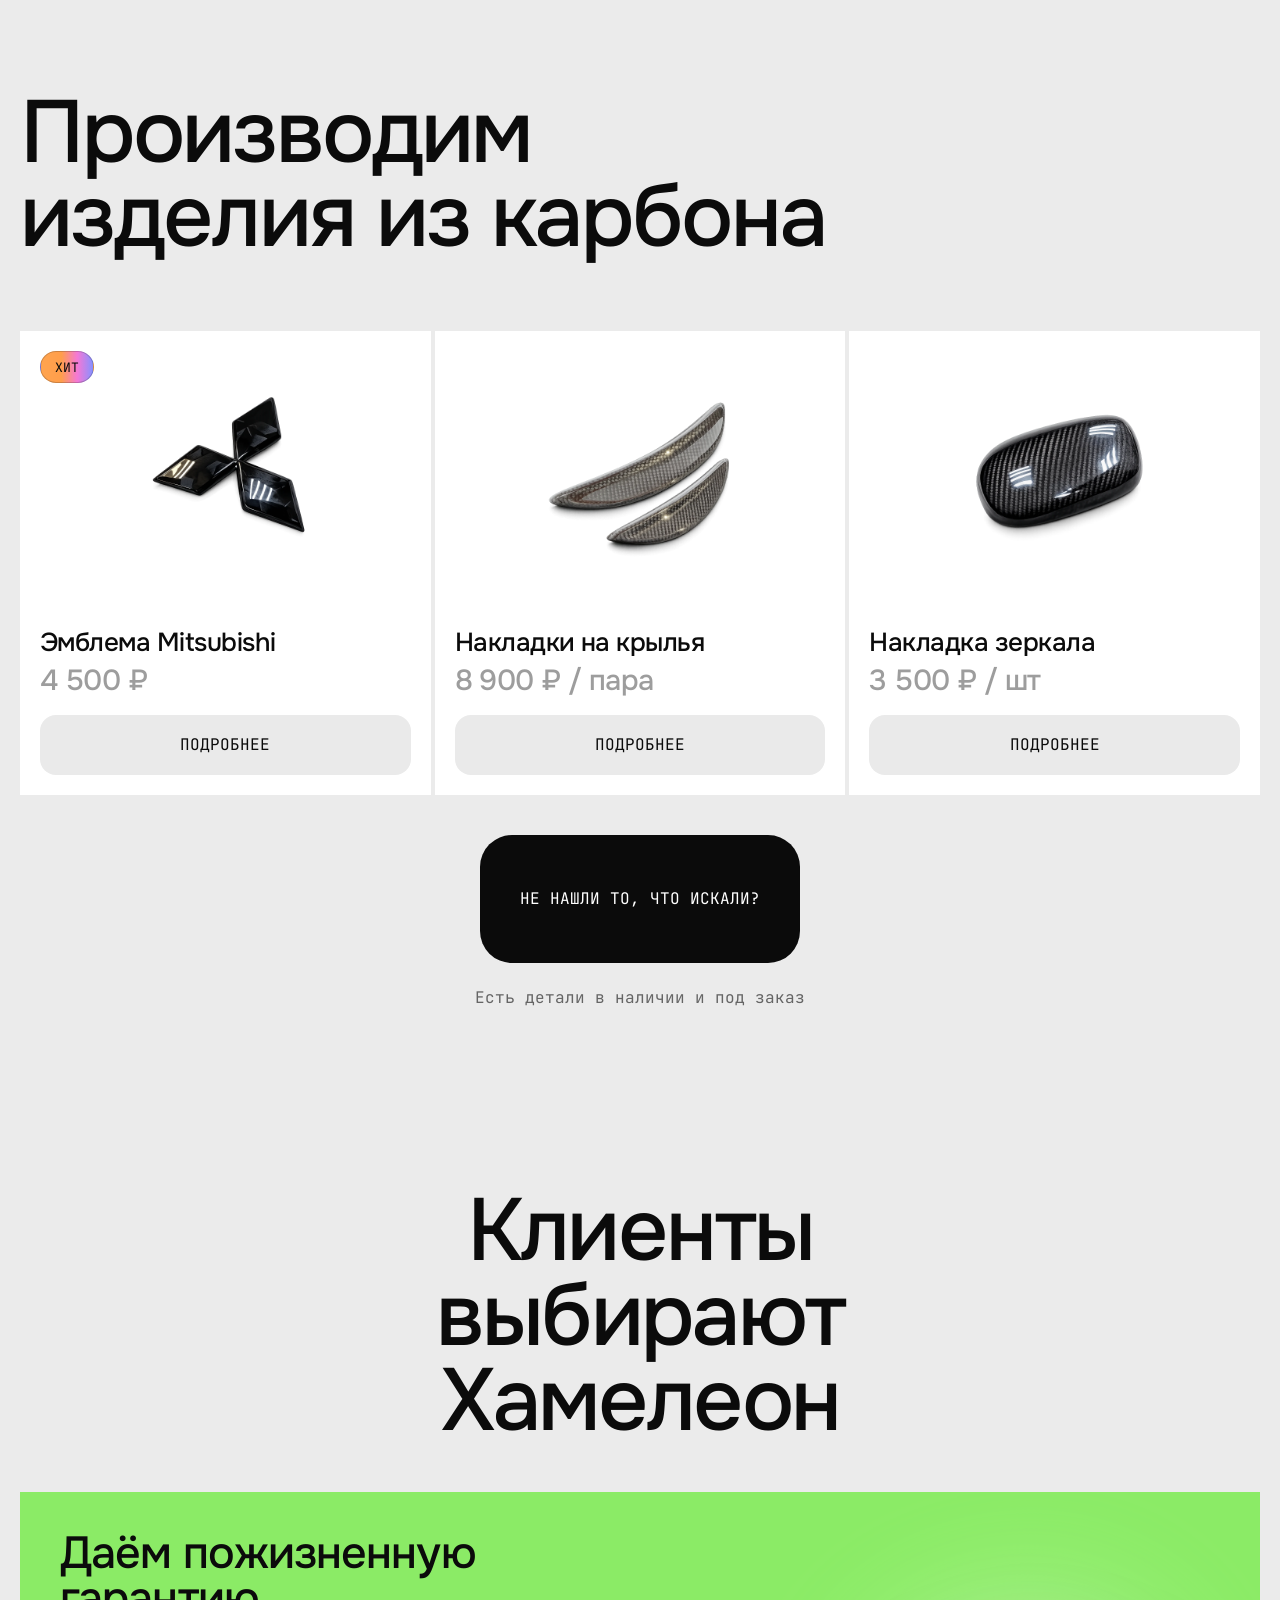
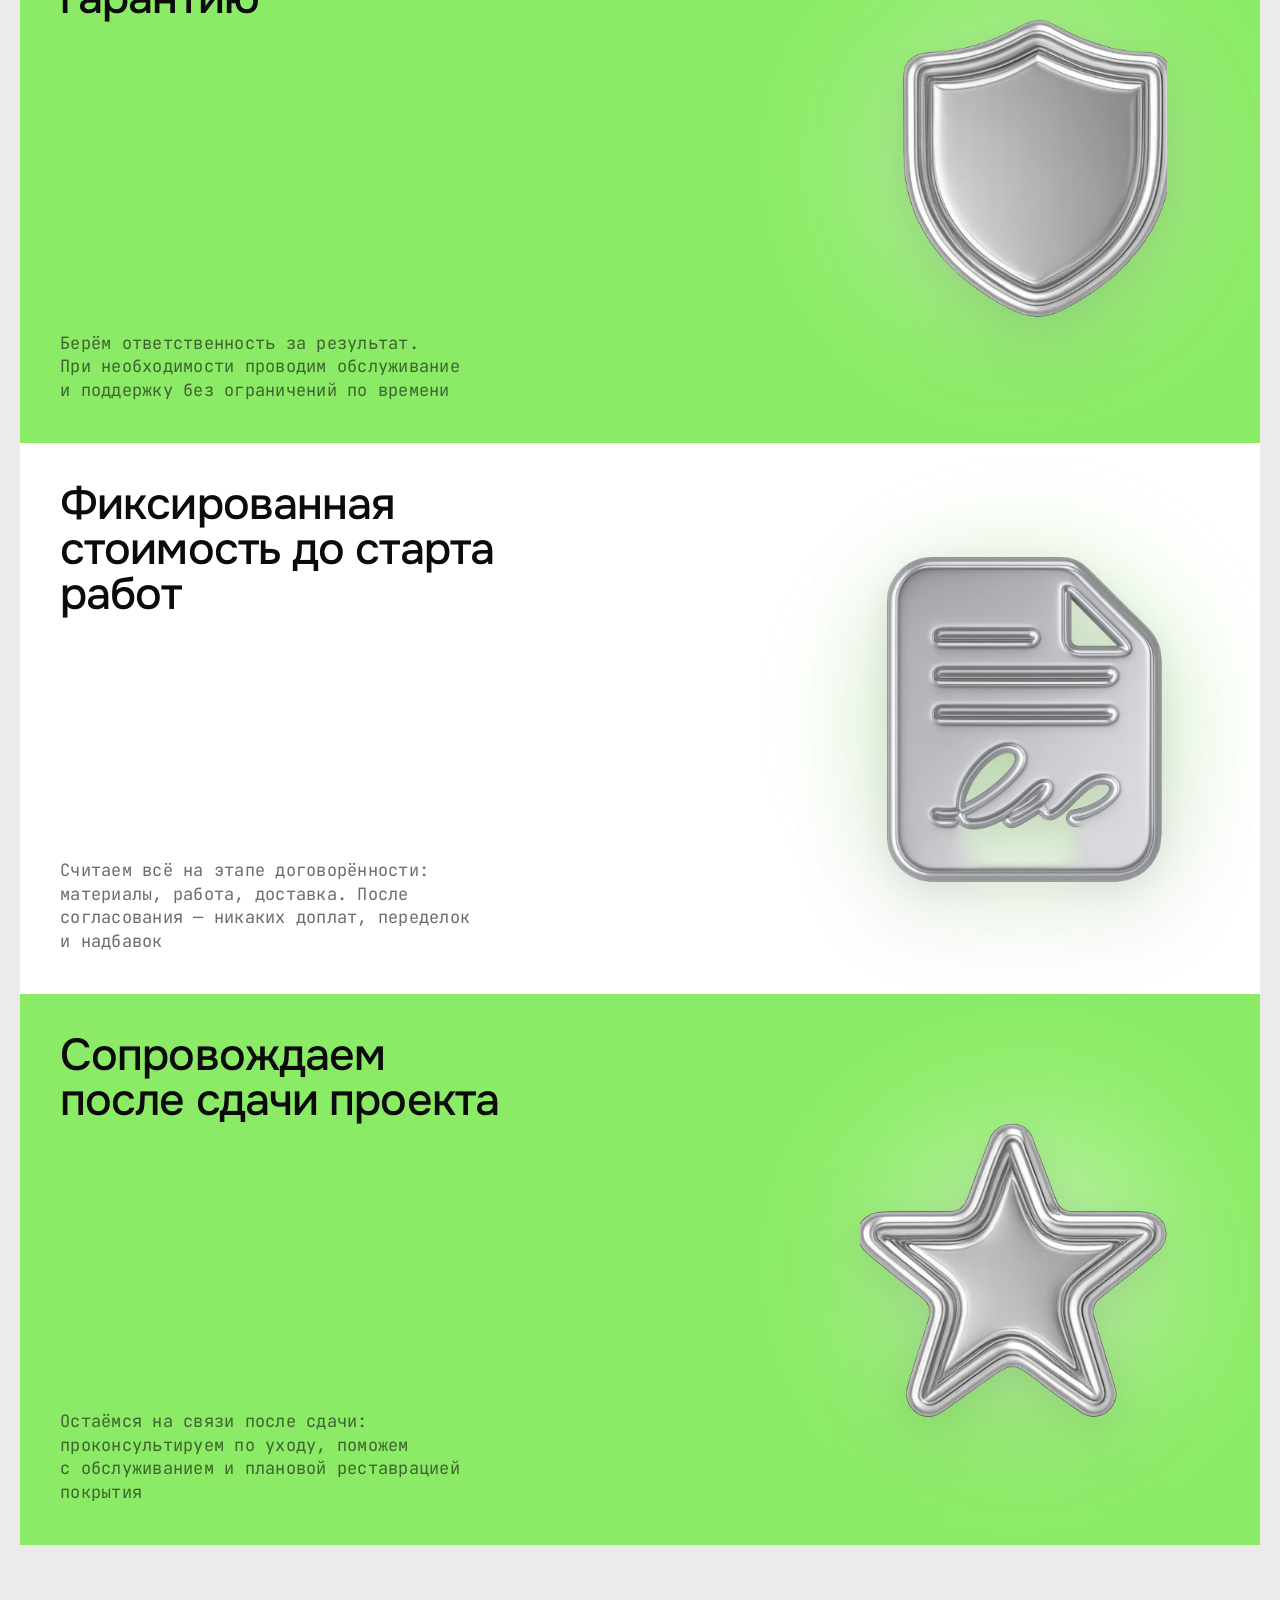
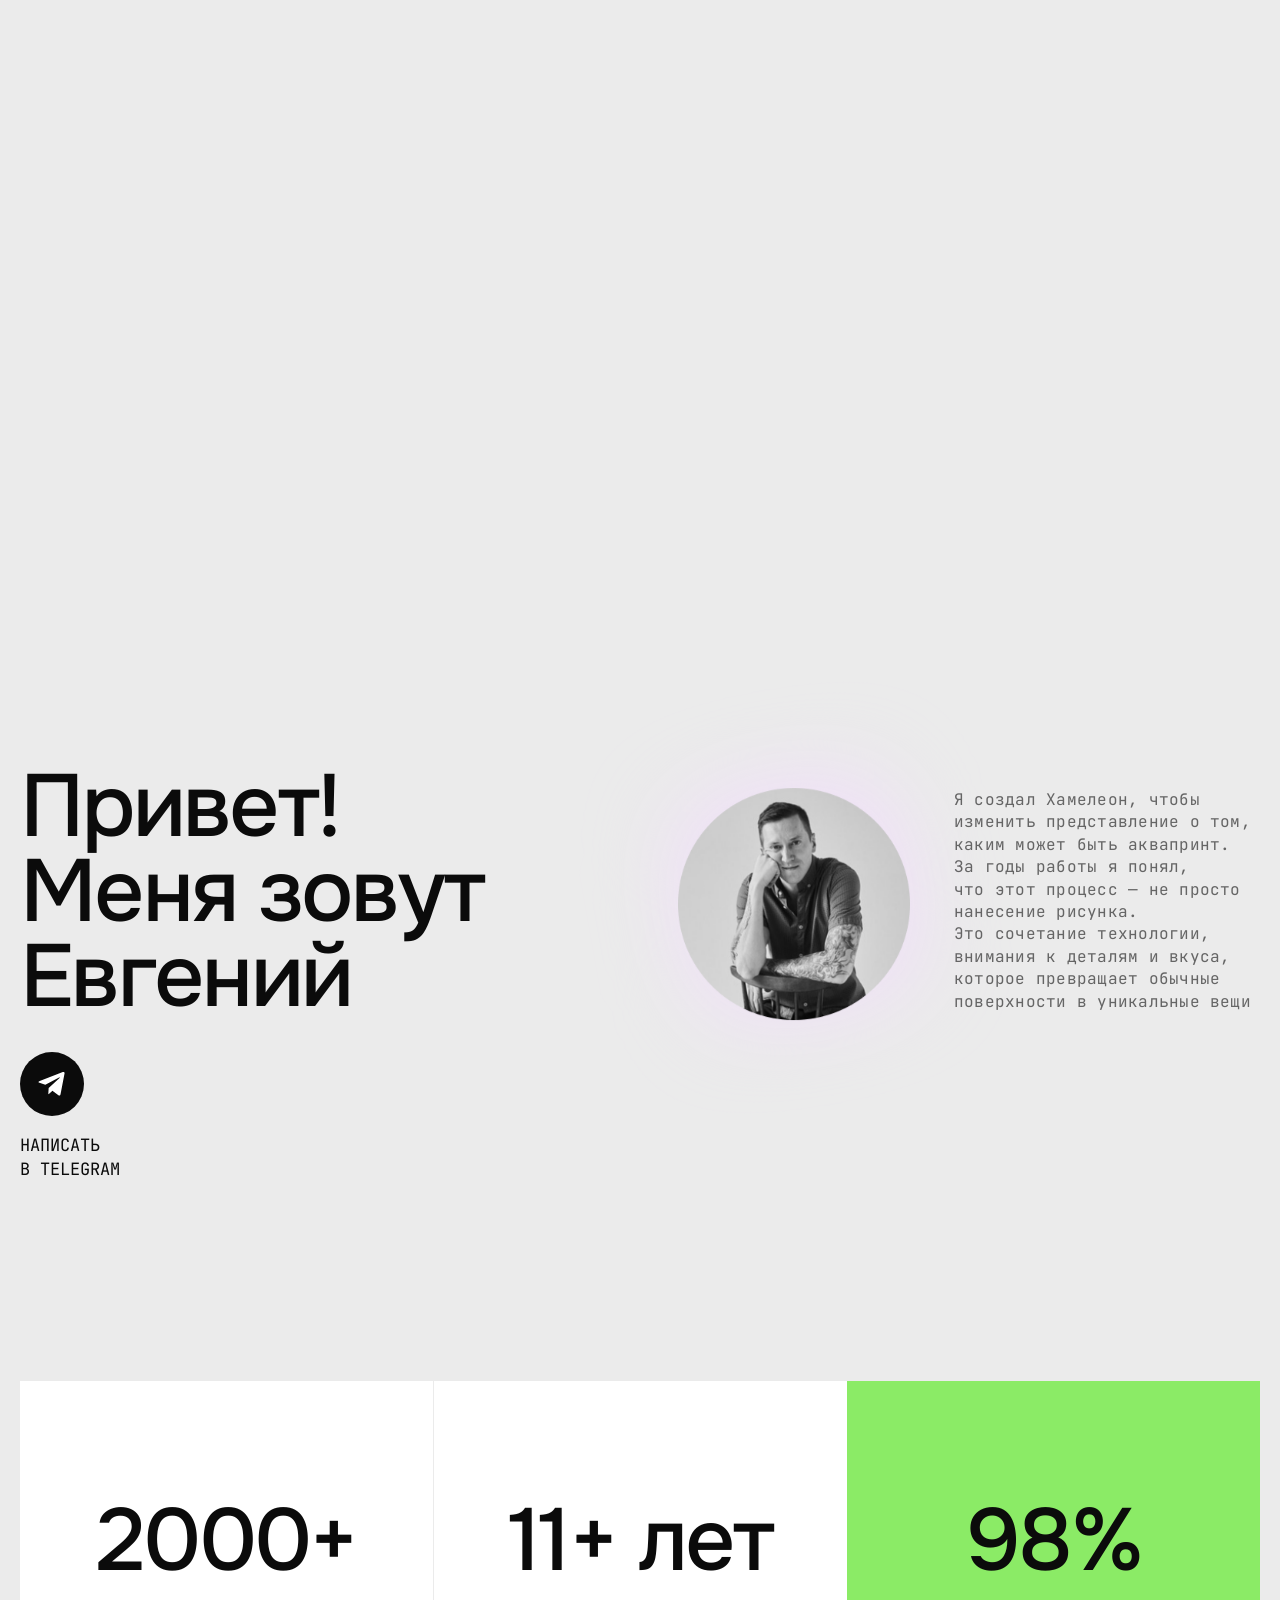
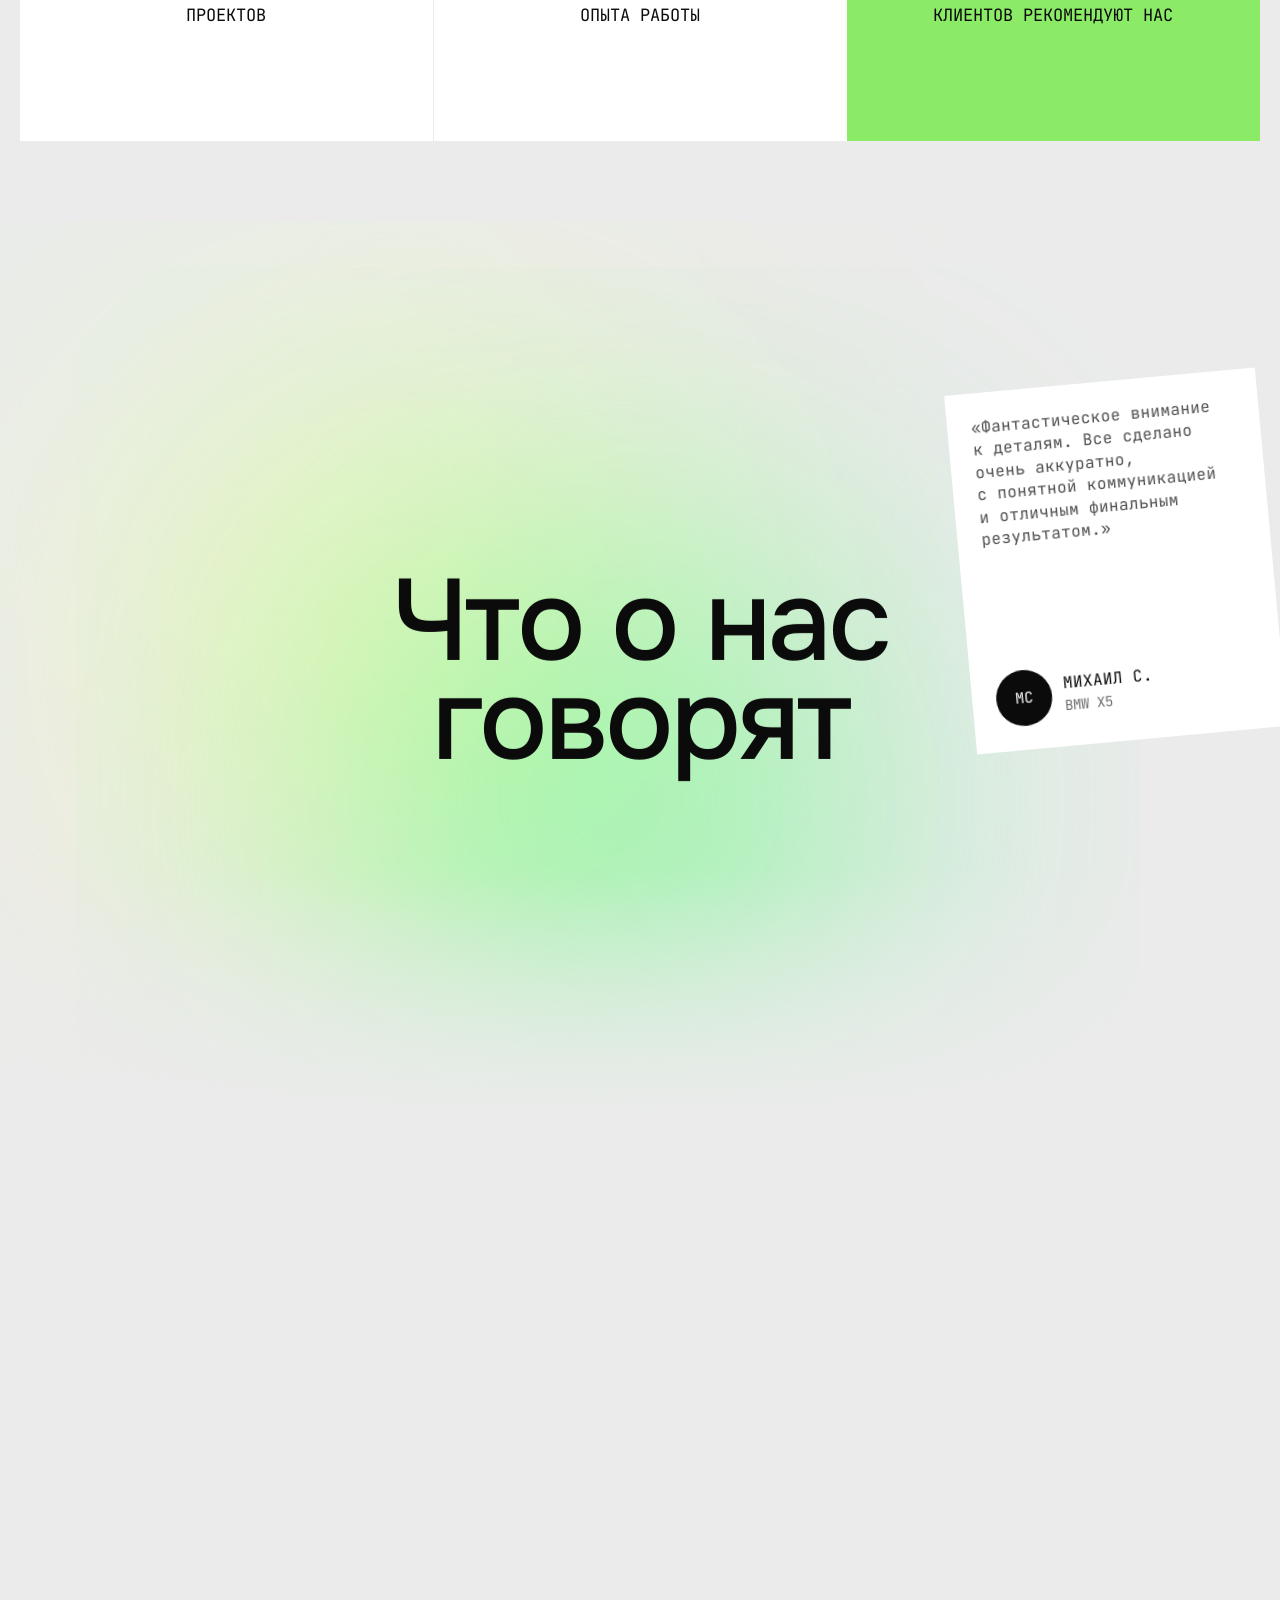
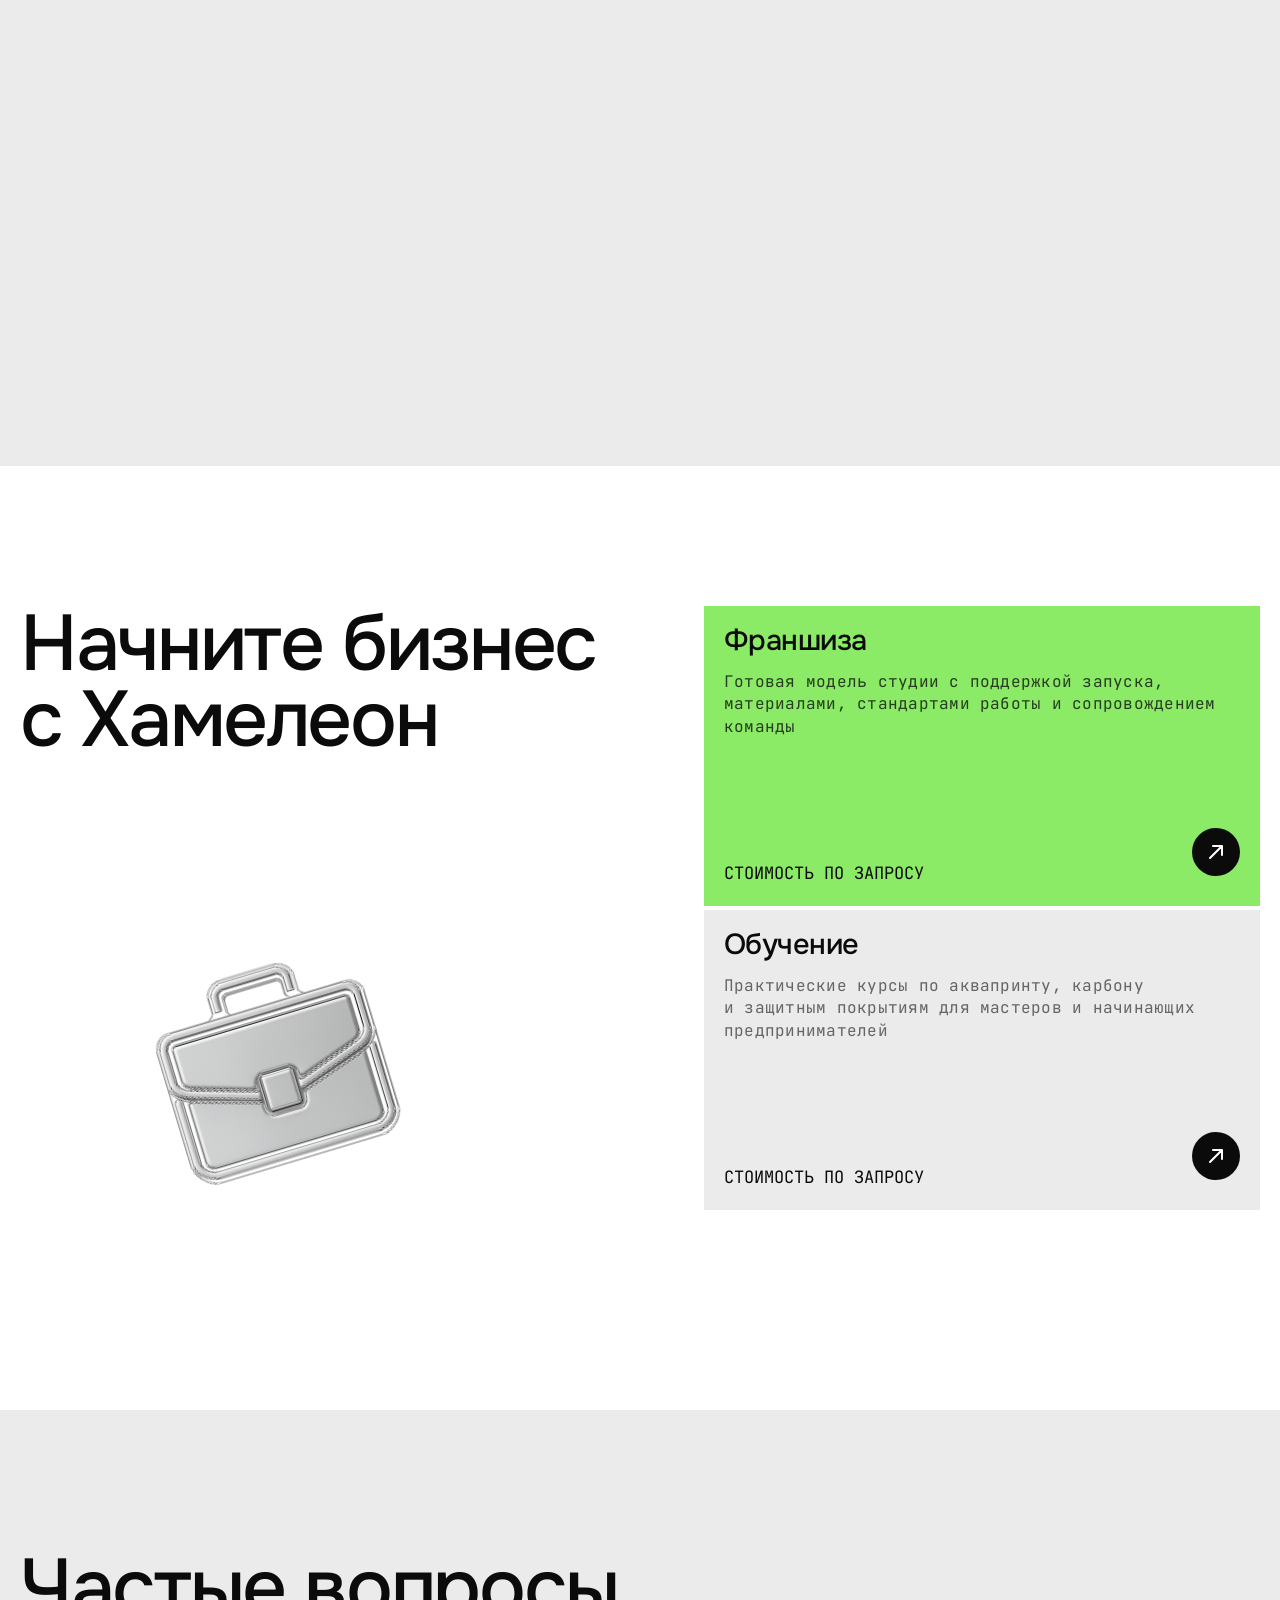
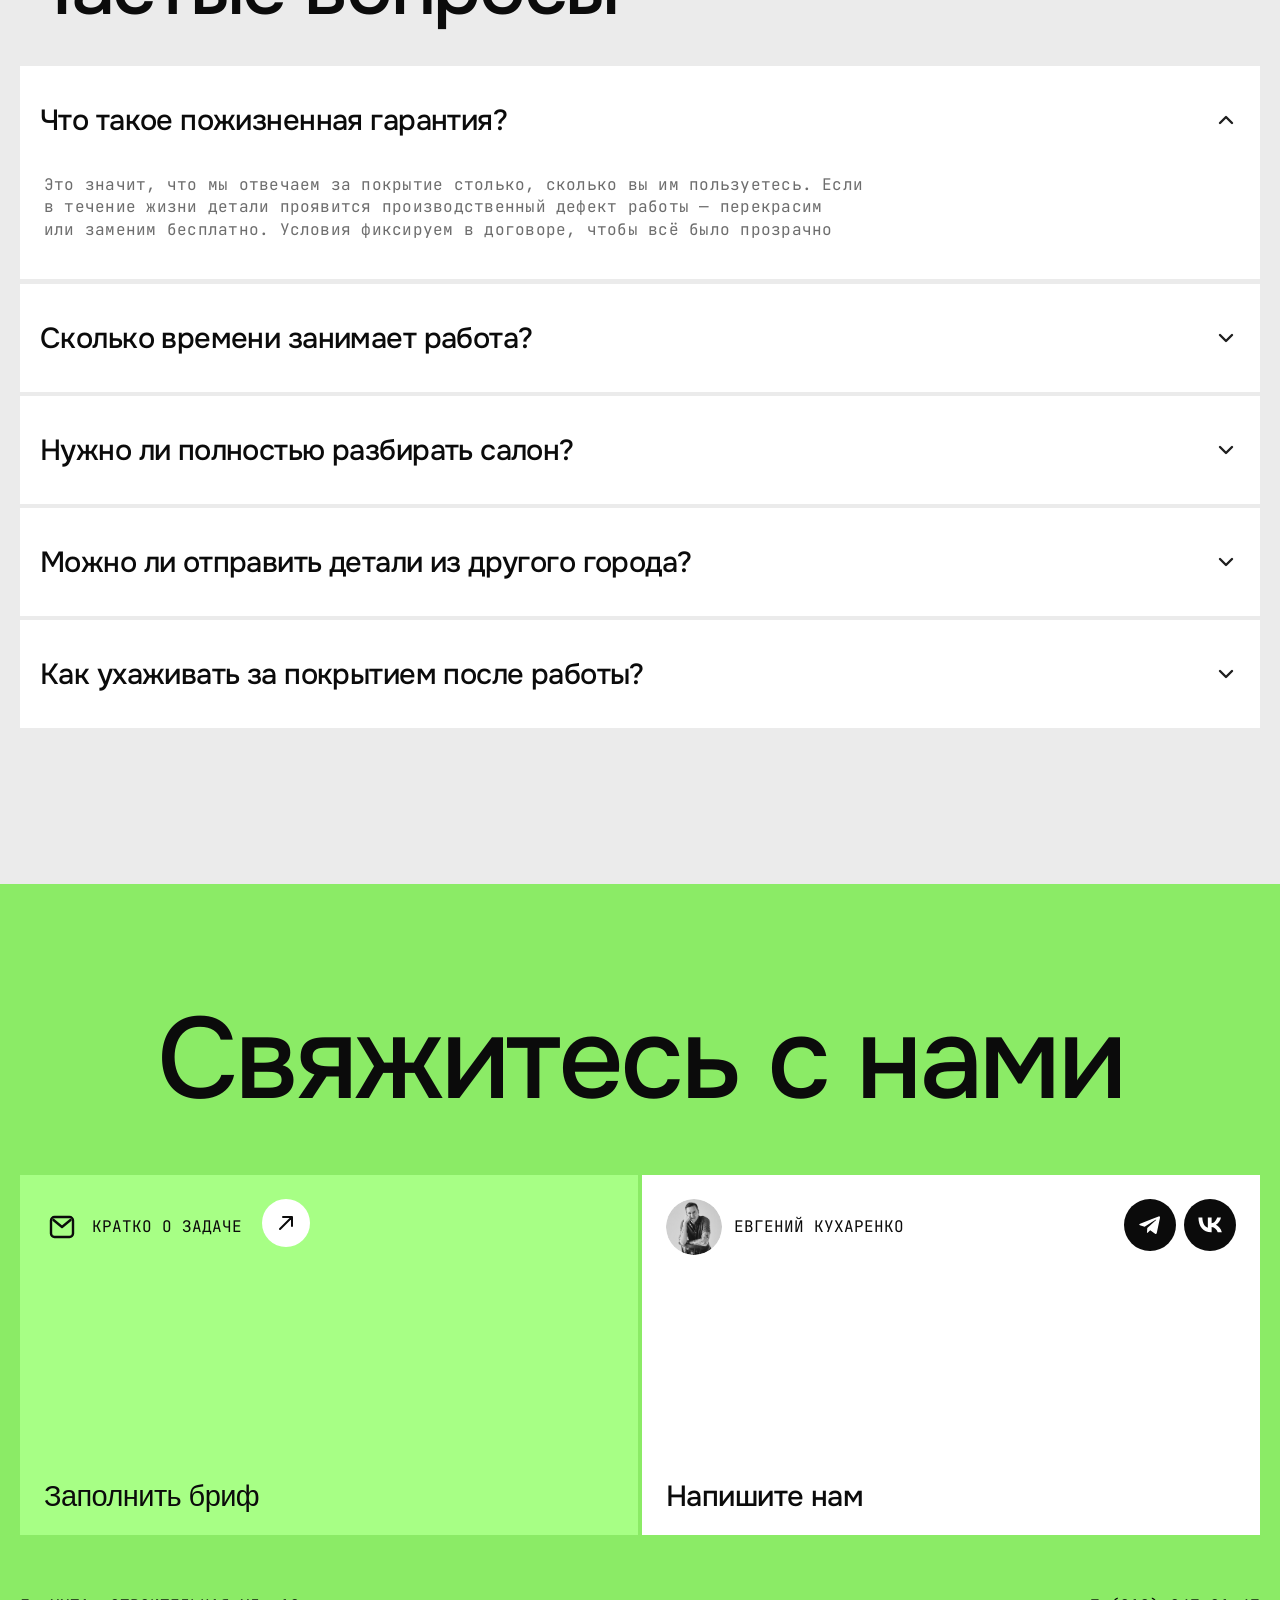
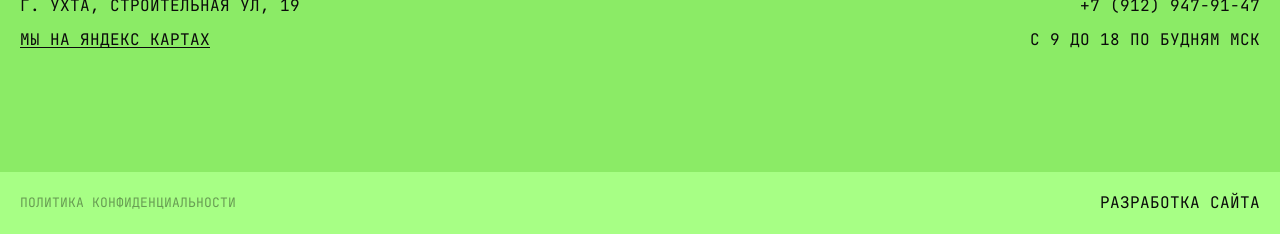
==== commit ebde0338: "Footer: tighten VK svg viewBox so the logo fills the icon slot The VK path only occupies x:4.8-20.9 " ====
--- a/index.html
+++ b/index.html
@@ -1771,7 +1771,7 @@
                     rel="noopener noreferrer"
                     aria-label="VK"
                   >
-                    <svg viewBox="0 0 24 24" fill="none" xmlns="http://www.w3.org/2000/svg" aria-hidden="true">
+                    <svg viewBox="4.5 7 16.5 11" fill="none" xmlns="http://www.w3.org/2000/svg" aria-hidden="true">
                       <path d="M4.8 7.35C4.93 13.65 8.06 17.44 13.56 17.44H13.87V13.84C15.9 14.04 17.43 15.52 18.04 17.44H20.91C20.13 14.58 18.08 13 16.8 12.39C18.08 11.65 19.87 9.84 20.3 7.35H17.69C17.13 9.37 15.48 11.18 13.87 11.35V7.35H11.26V14.36C9.63 13.95 7.57 11.99 7.48 7.35H4.8Z" fill="currentColor"/>
                     </svg>
                   </a>
--- a/styles.css
+++ b/styles.css
@@ -3338,6 +3338,20 @@
   will-change: transform;
   transform: translateZ(0);
   backface-visibility: hidden;
+  /* Isolate paint + style invalidation inside this sticky so
+     scroll-driven repaints don't leak out to siblings + so
+     siblings don't force re-layout here. */
+  contain: layout paint style;
+}
+
+/* Pin the section title to its own GPU layer too. Without this
+   the absolutely-positioned title can re-rasterize every scroll
+   frame, even with the sticky container promoted. */
+.testimonials-scroll-title {
+  will-change: transform;
+  transform: translateZ(0);
+  backface-visibility: hidden;
+  -webkit-font-smoothing: antialiased;
 }
 
 .testimonials-scroll-bg {
@@ -9851,45 +9865,51 @@
   display: inline-flex;
   align-items: center;
   justify-content: center;
-  width: 44px;
-  height: 44px;
+  /* 52px (was 44) so the icons read with the same visual weight
+     as the 56px avatar on the left side of the card-top row. */
+  width: 52px;
+  height: 52px;
   border-radius: 999px;
-  background: rgba(11, 11, 11, 0.06);
-  color: #0b0b0b;
+  /* Solid dark fill so the icon reads clearly as a clickable
+     circle on the white card (the 6% alpha fill was nearly
+     invisible — user couldn't see the icons). */
+  background: #0b0b0b;
+  color: #ffffff;
   text-decoration: none;
   flex: 0 0 auto;
   transition: background-color 160ms ease, color 160ms ease, transform 160ms ease;
 }
 
 .footer-contact-card-social-icon svg {
-  width: 20px;
-  height: 20px;
+  width: 24px;
+  height: 24px;
 }
 
 @media (hover: hover) and (pointer: fine) {
   .footer-contact-card-social-icon:hover,
   .footer-contact-card-social-icon:focus-visible {
-    background: #0b0b0b;
+    background: #313131;
     color: #ffffff;
+    transform: scale(1.06);
     outline: none;
   }
 }
 
 /* When the parent card is hovered (turns dark), invert icons
-   so they remain visible on the dark fill. */
+   to a light pill so they stay visible on the now-dark card. */
 .footer-contact-card-social:hover .footer-contact-card-social-icon,
 .footer-contact-card-social:focus-within .footer-contact-card-social-icon {
-  background: rgba(255, 255, 255, 0.14);
-  color: #ffffff;
+  background: #ffffff;
+  color: #0b0b0b;
 }
 
 @media (min-width: 1920px) {
   .footer-contact-card-social-icon {
-    width: 56px;
-    height: 56px;
+    width: 64px;
+    height: 64px;
   }
   .footer-contact-card-social-icon svg {
-    width: 24px;
-    height: 24px;
-  }
-}
+    width: 28px;
+    height: 28px;
+  }
+}
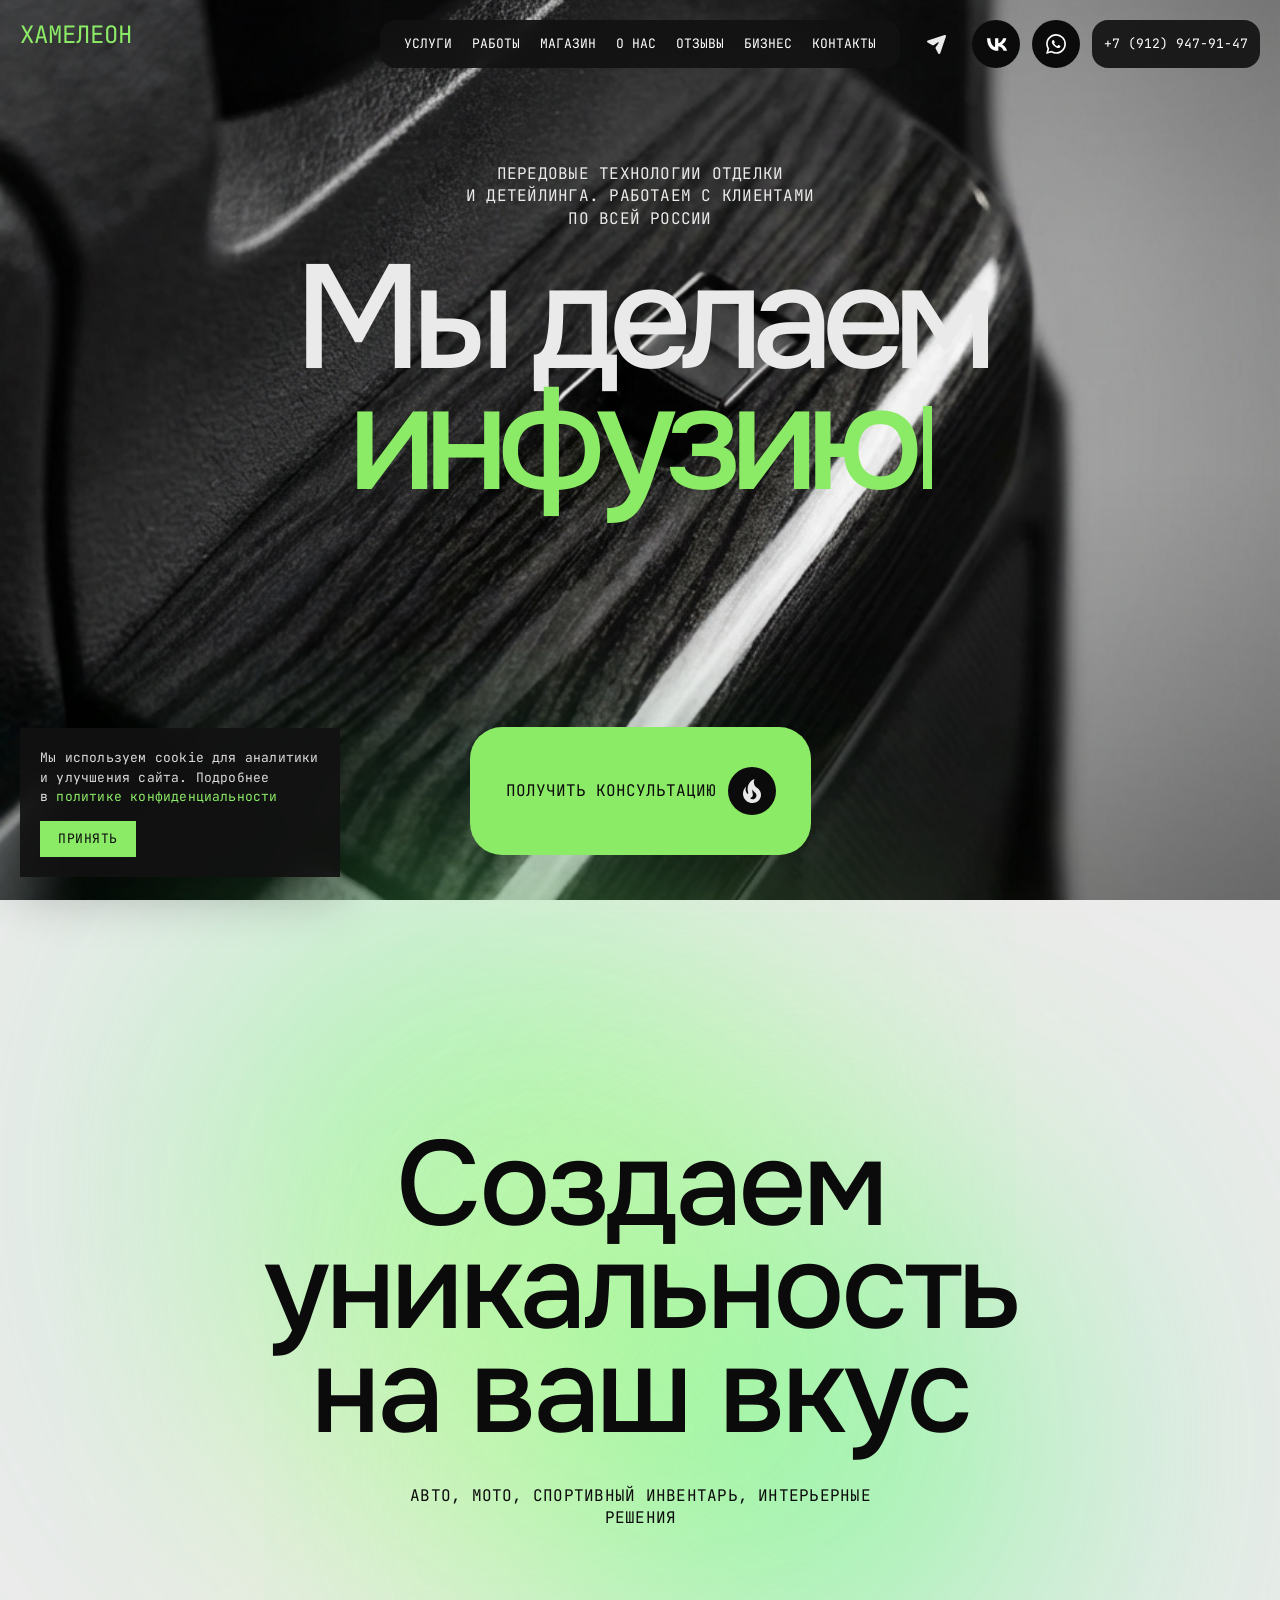
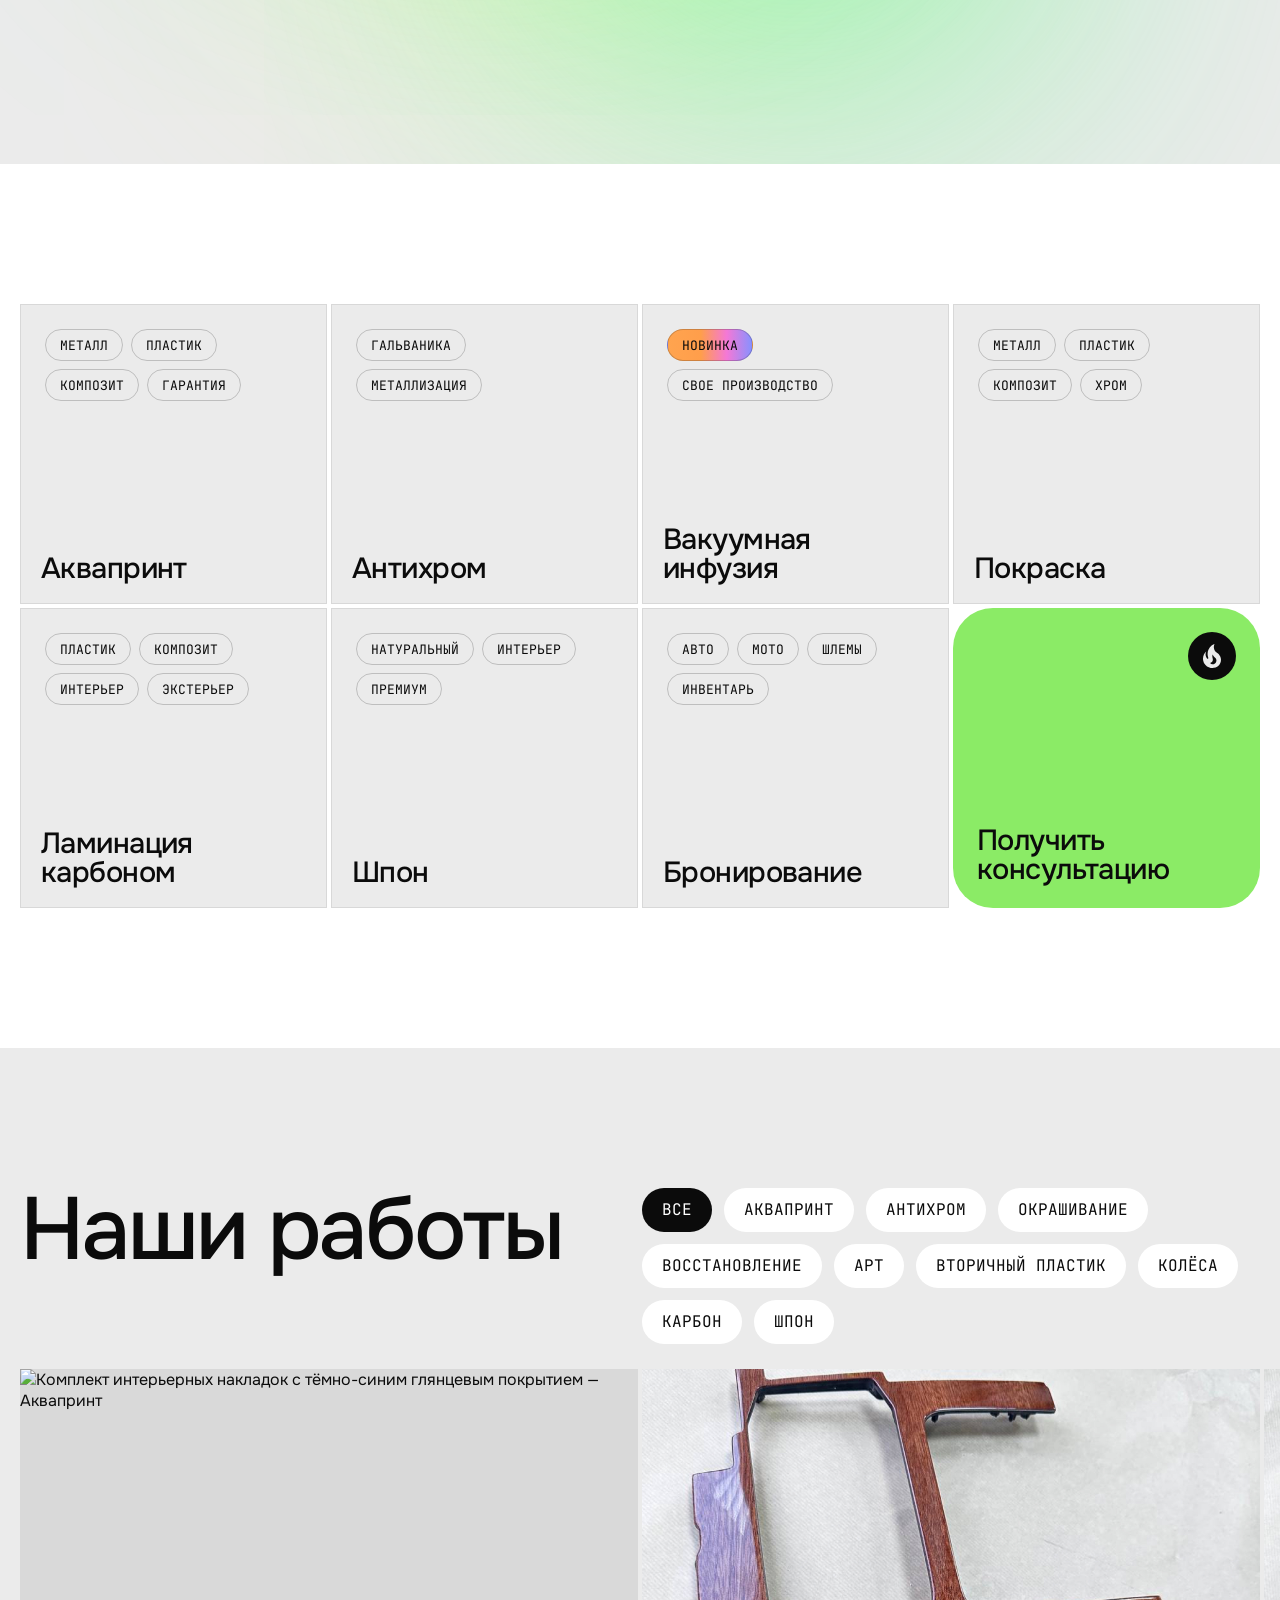
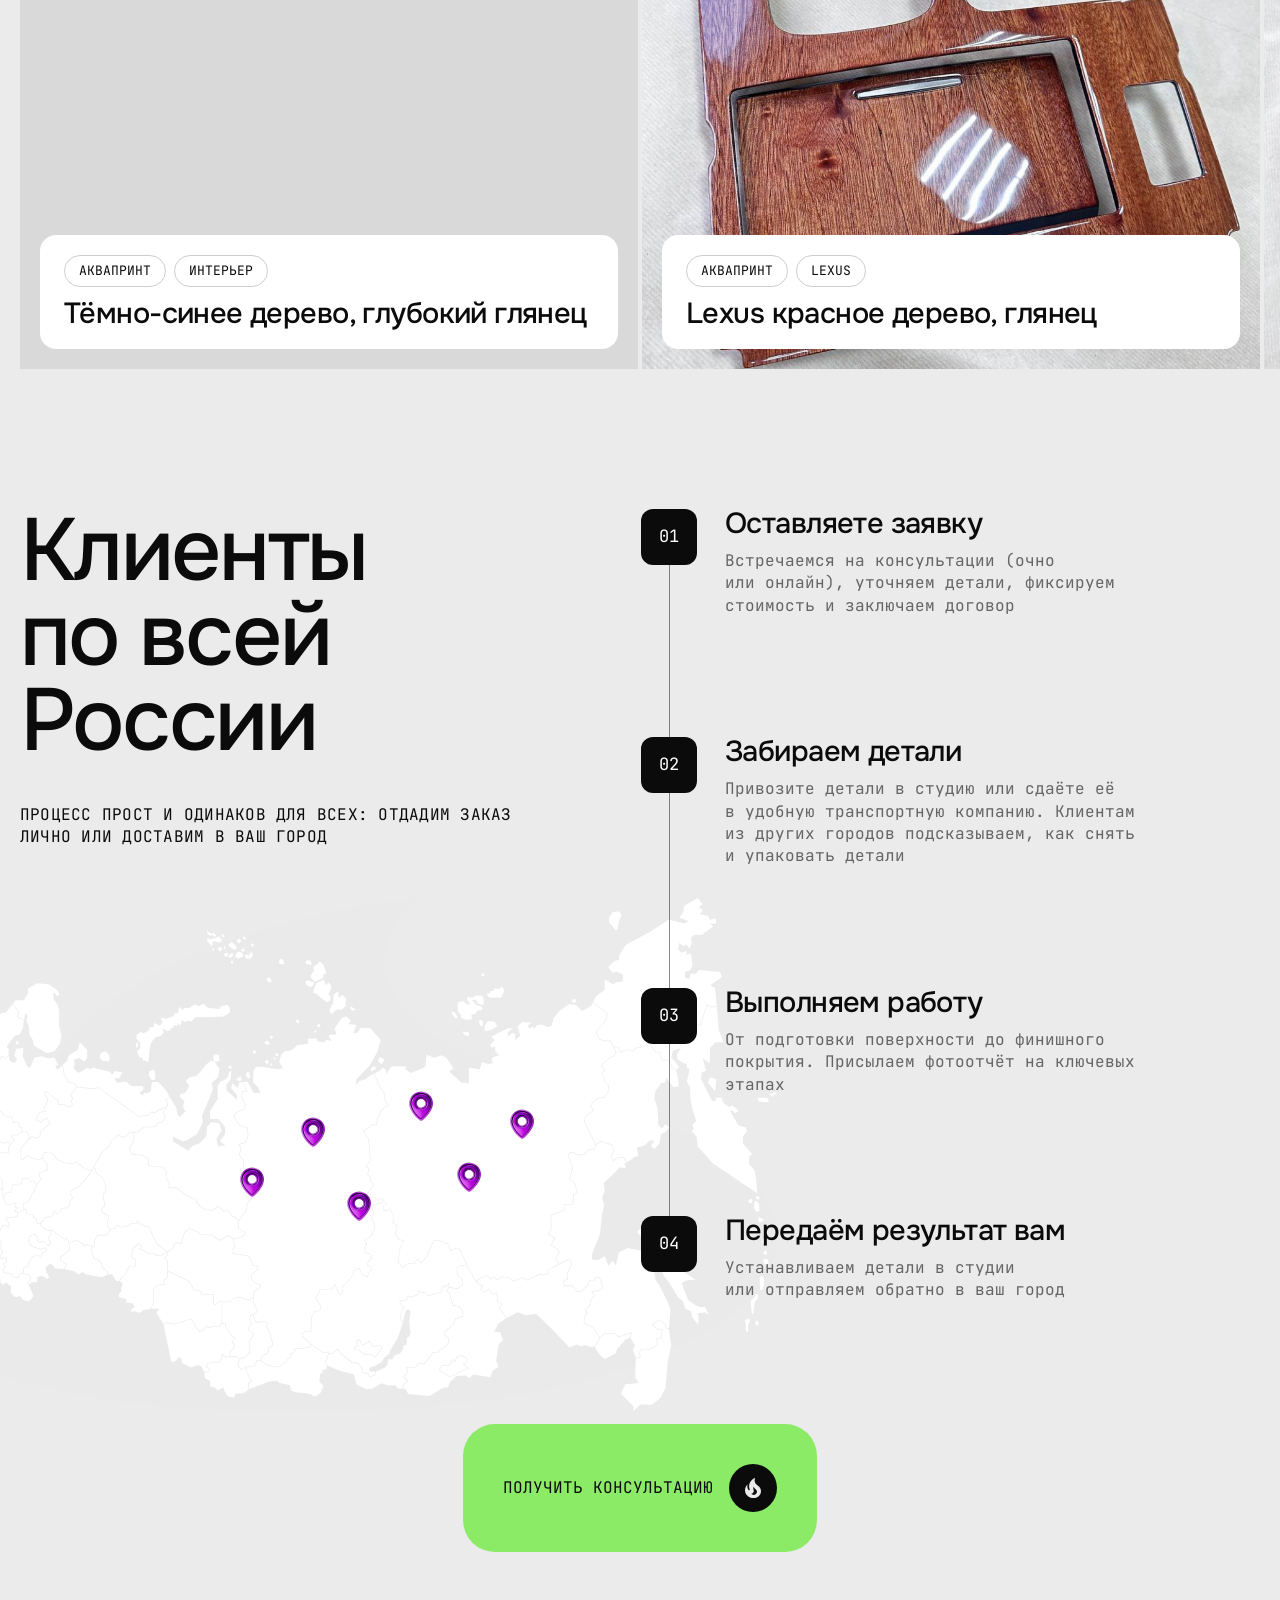
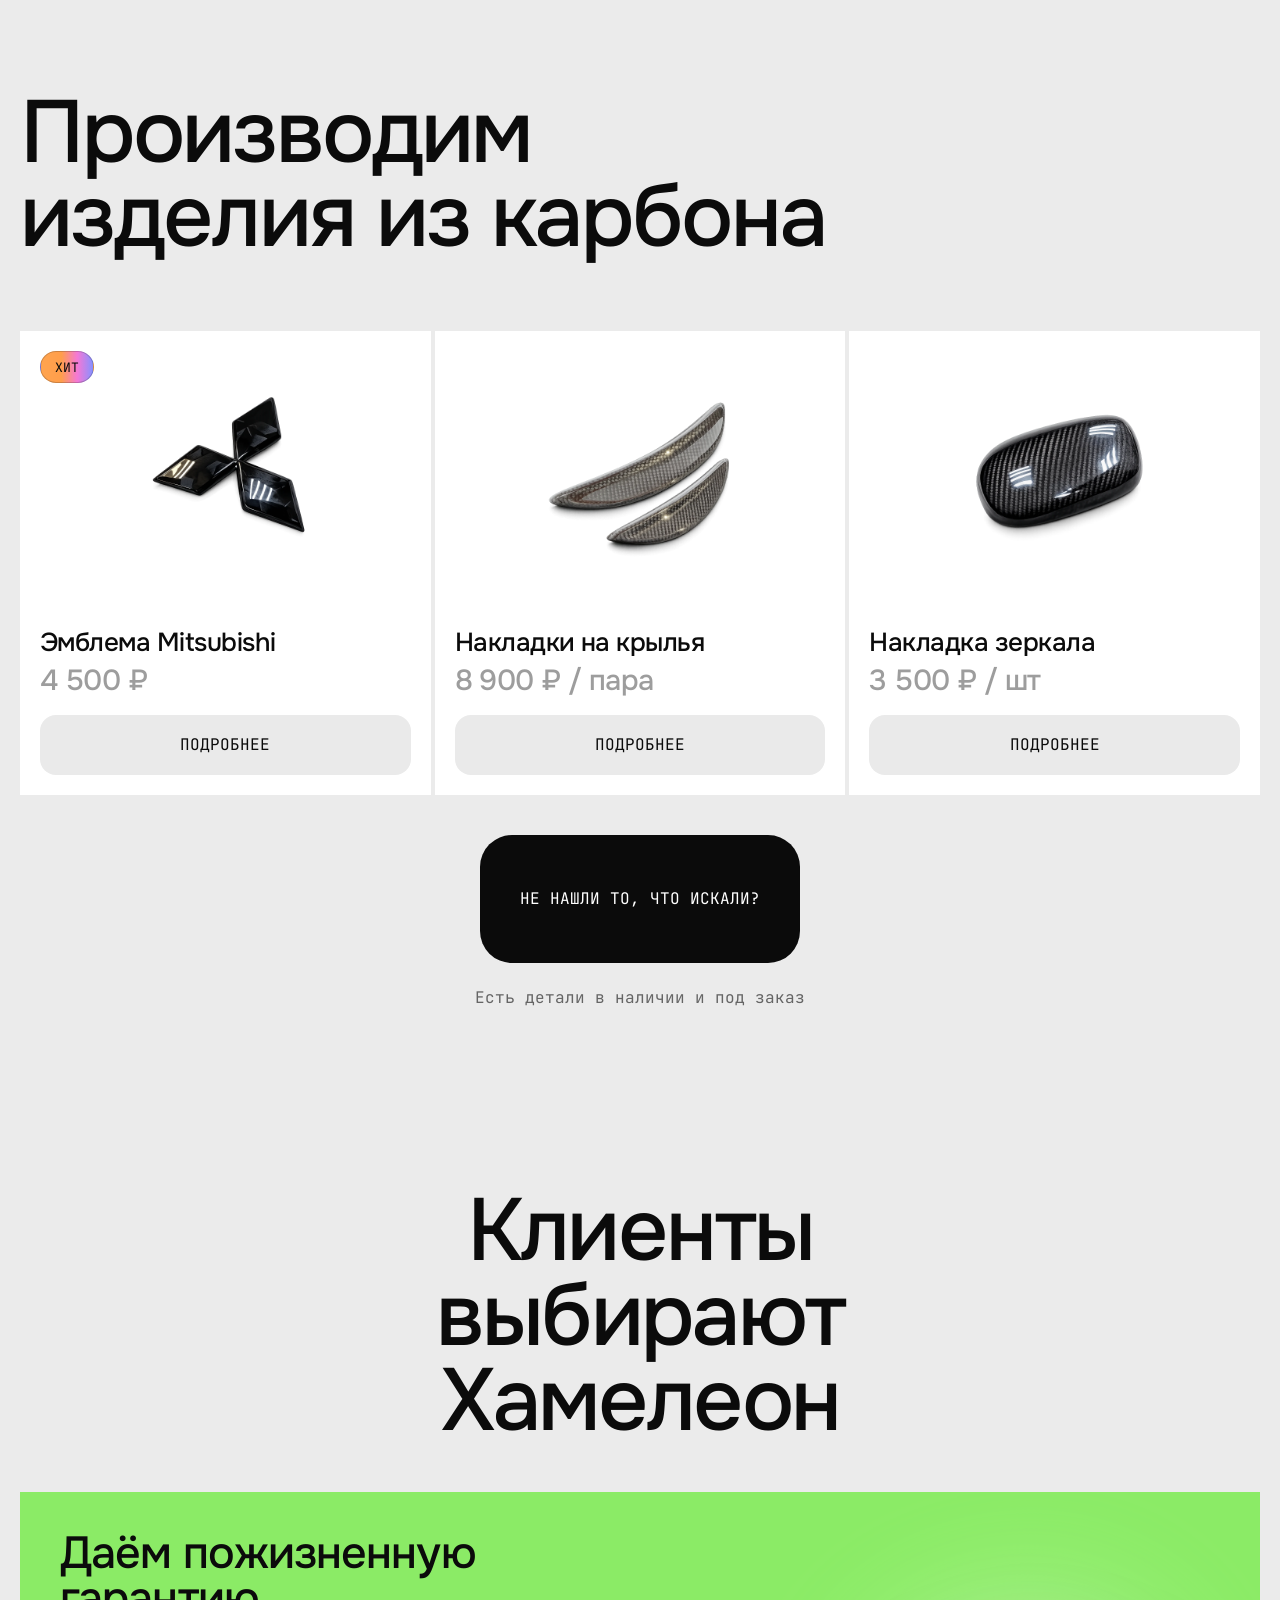
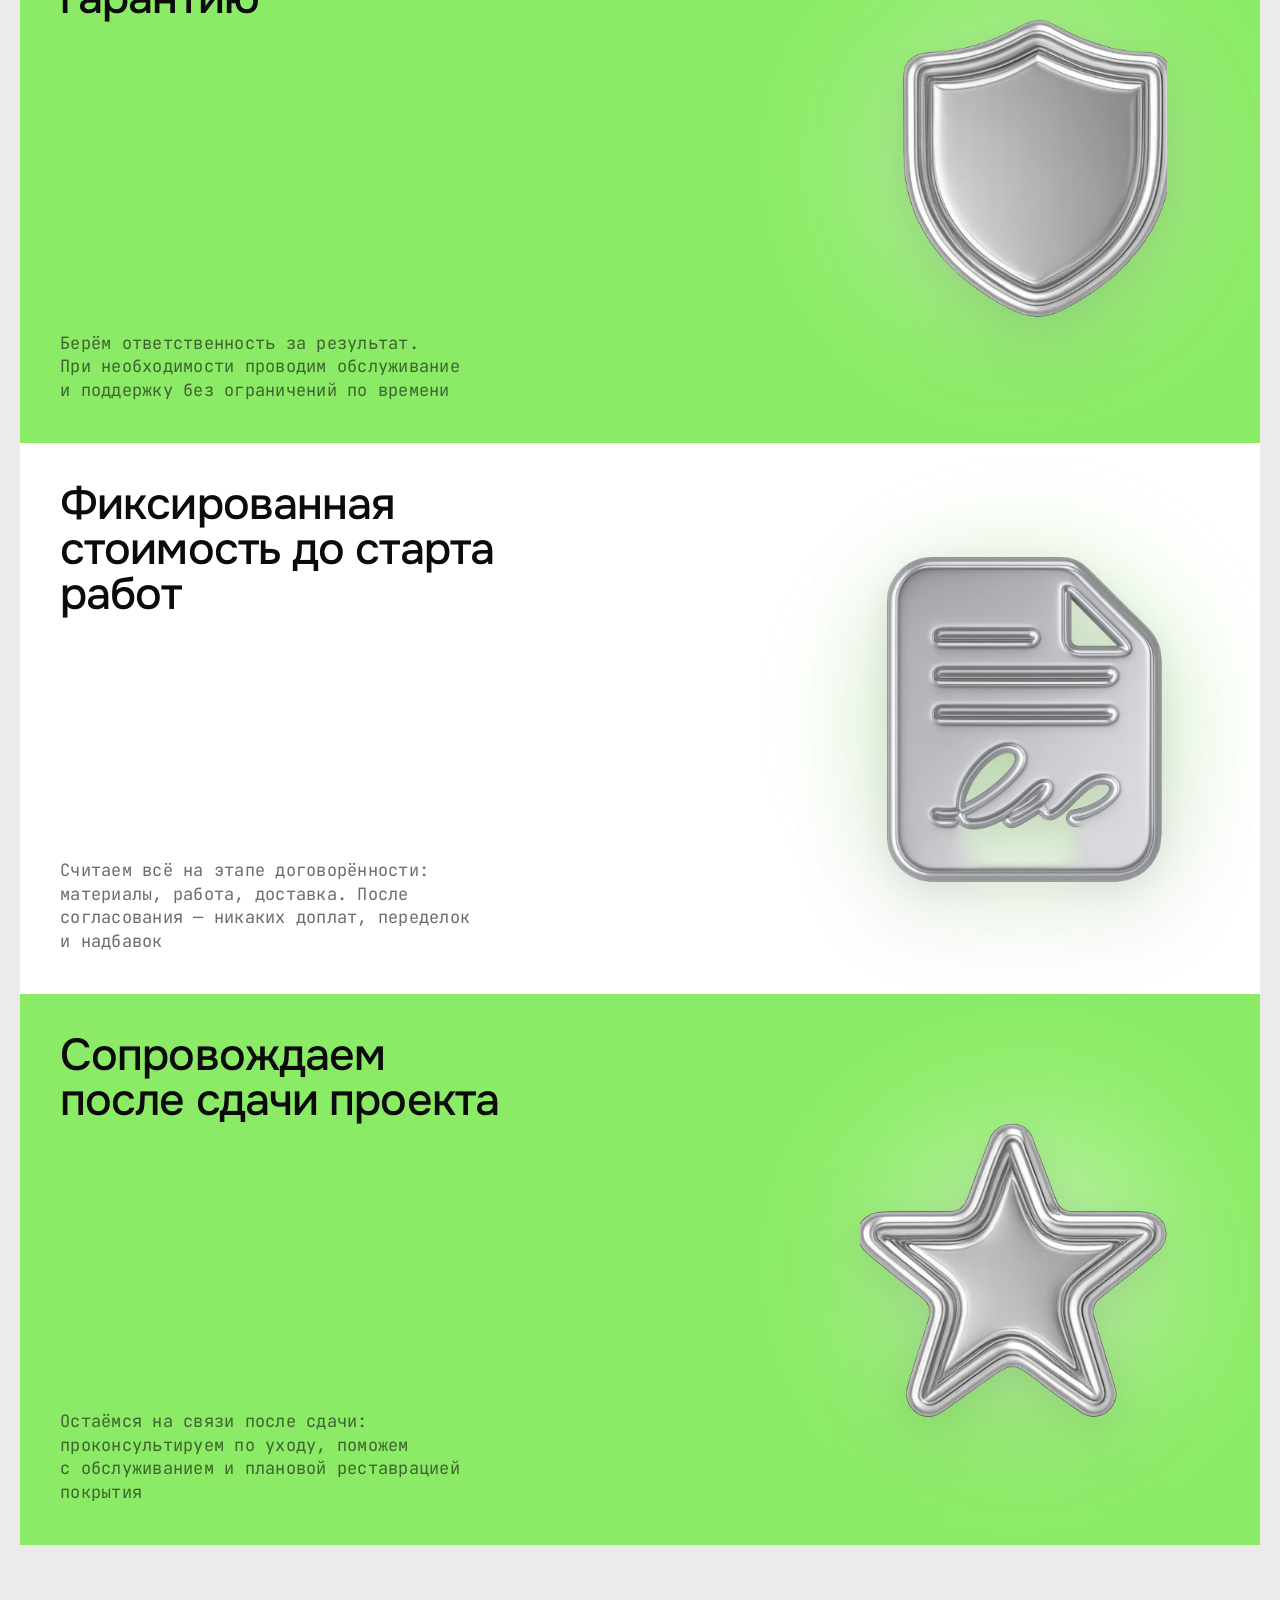
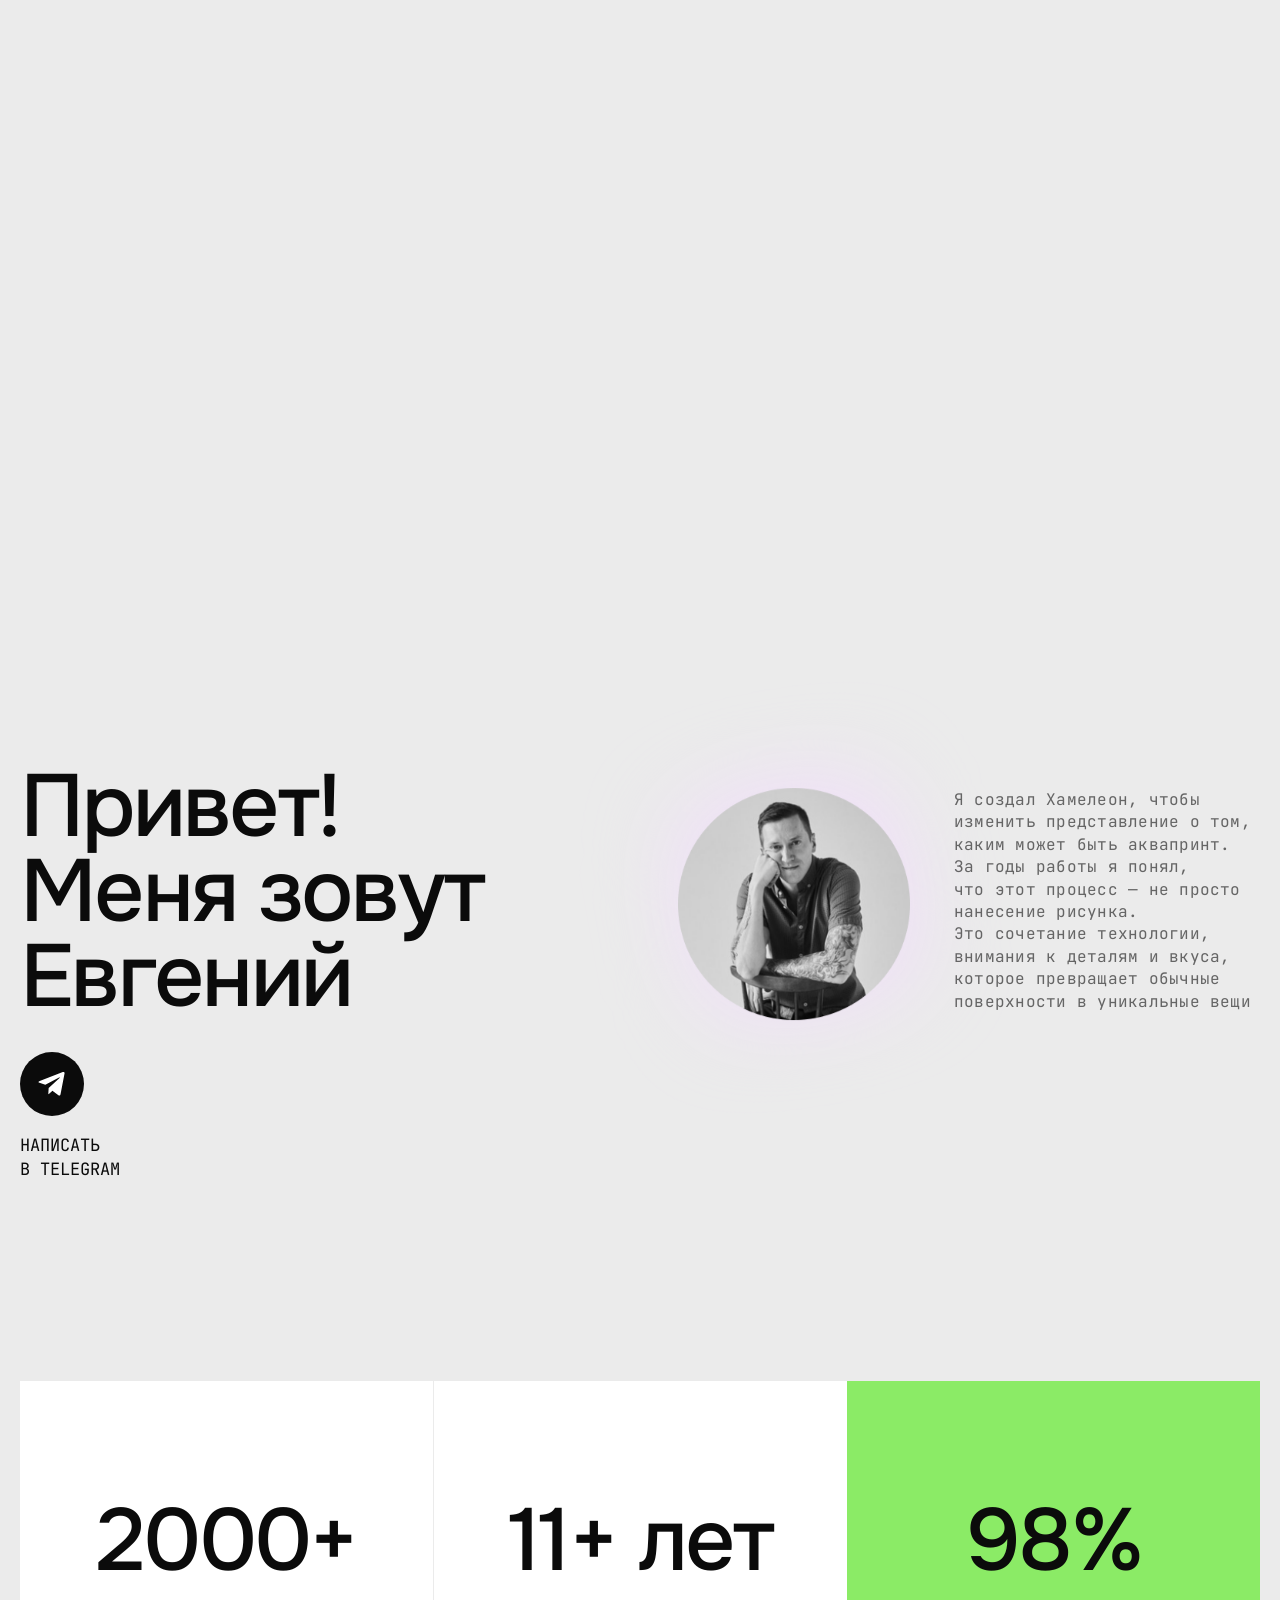
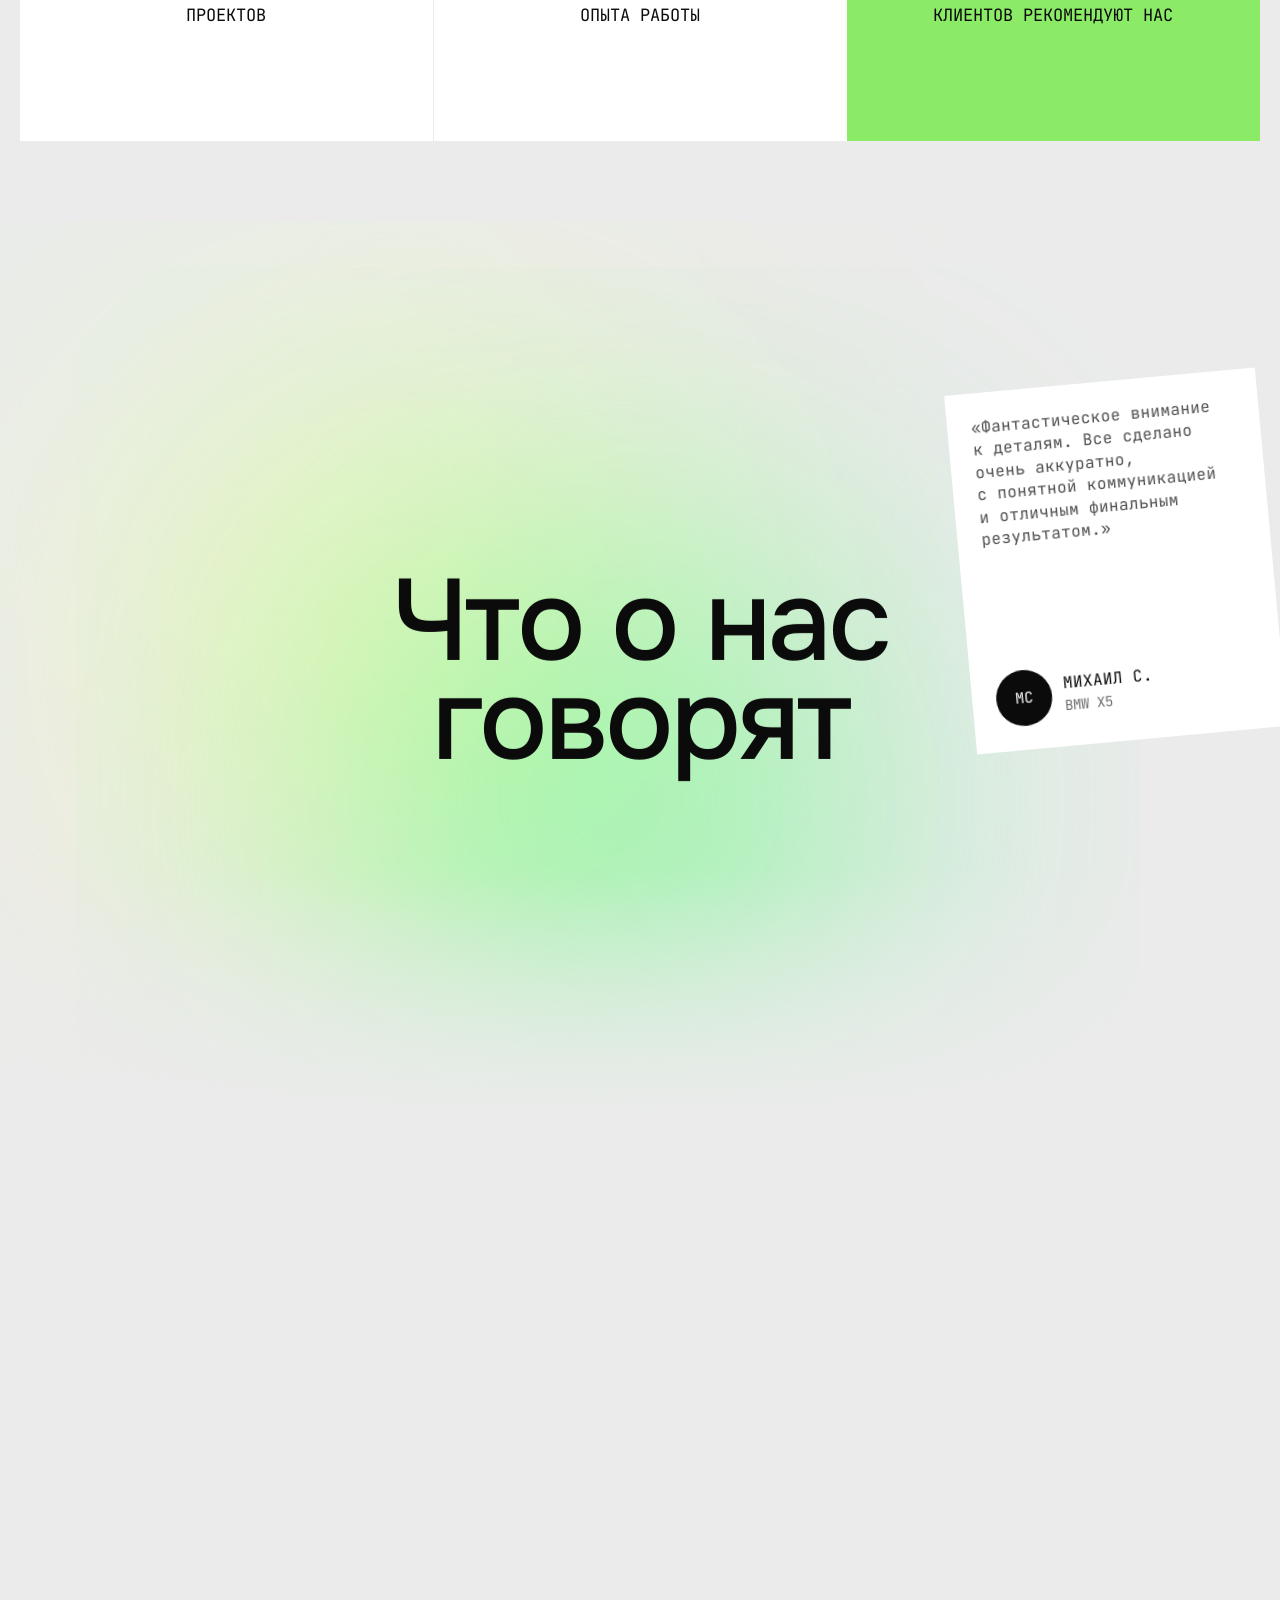
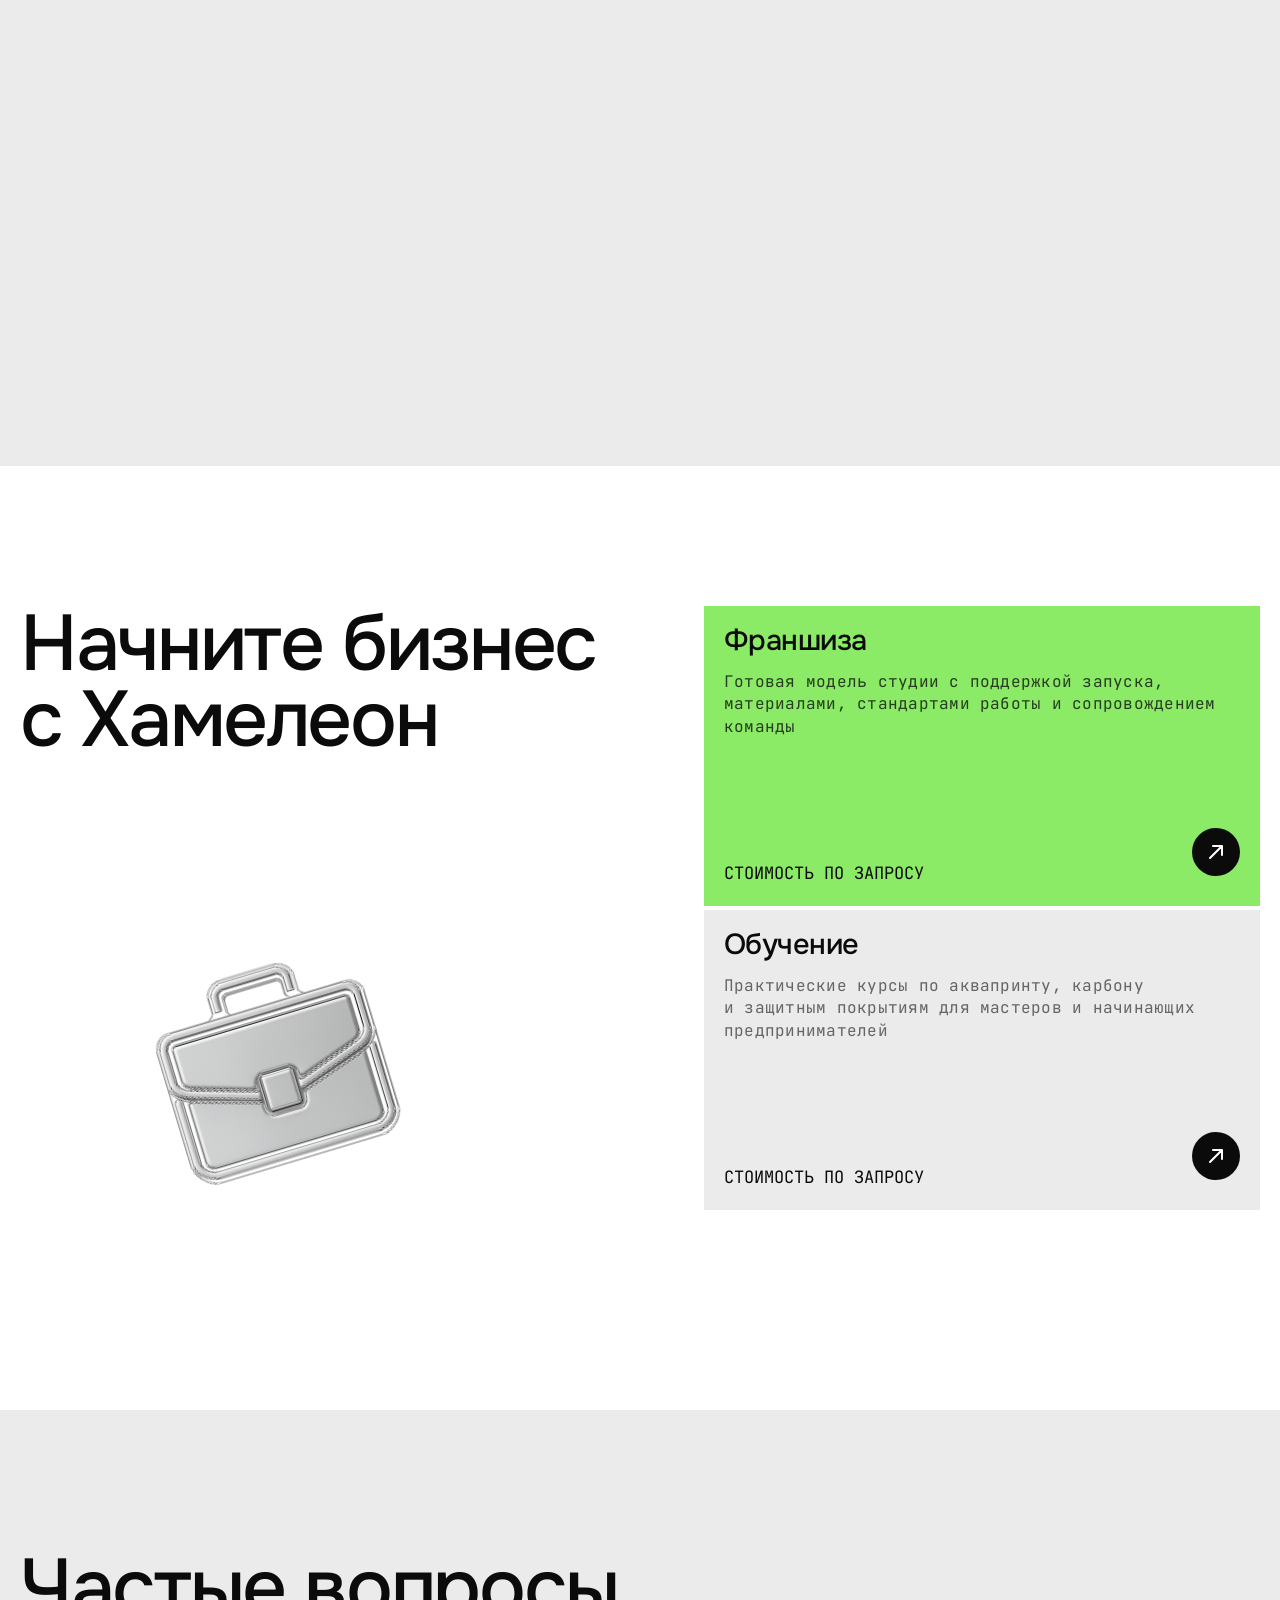
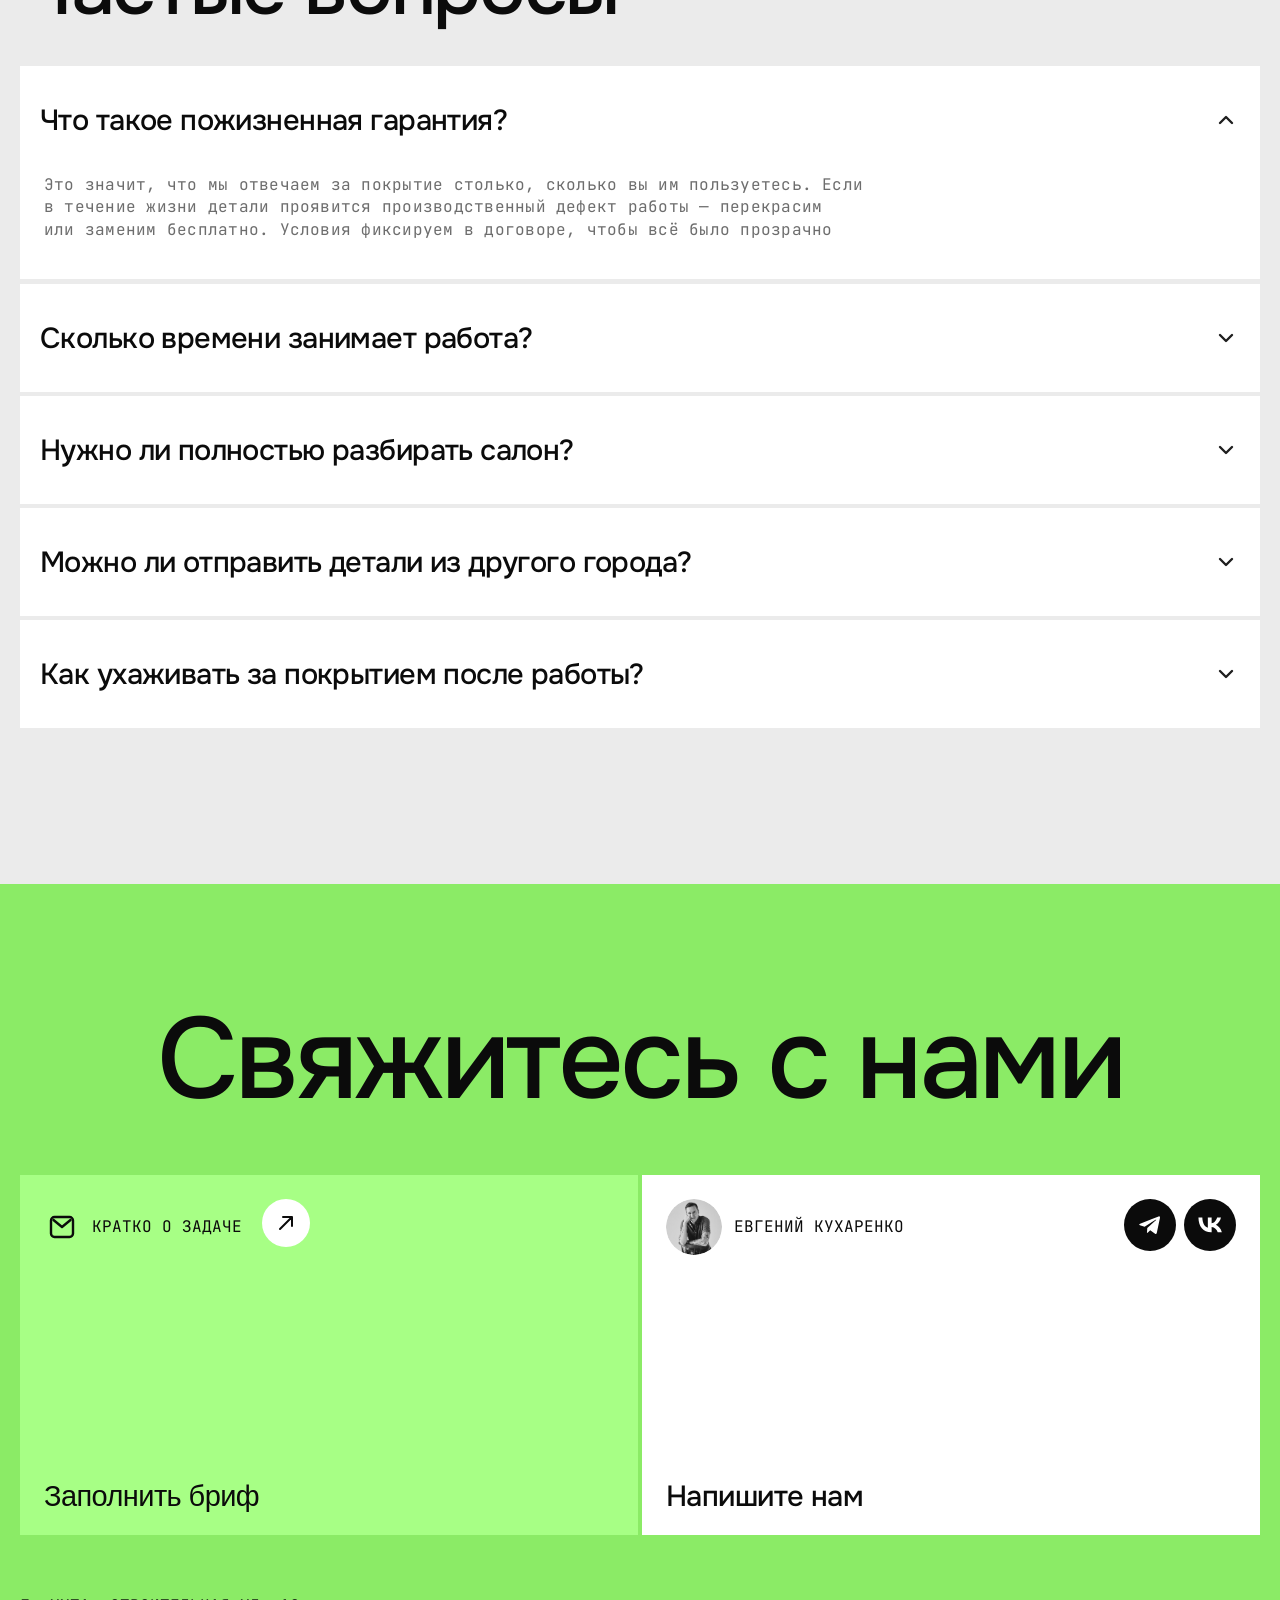
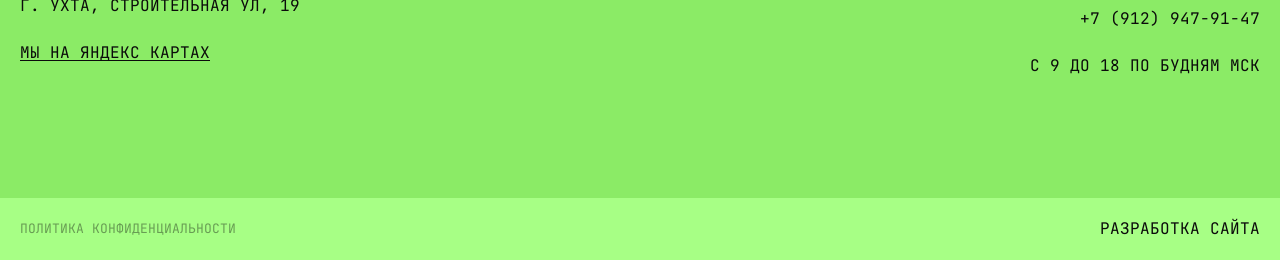
==== commit 8b7afbdf: "Services: add Бронирование (7th card) + finish tablet burger JS New service per client: PPF protecti" ====
--- a/index.html
+++ b/index.html
@@ -6,8 +6,8 @@
 
     <!-- Primary SEO -->
     <title>Хамелеон — аквапринт, антихром, покраска авто в Ухте</title>
-    <meta name="description" content="Студия декоративных покрытий в Ухте. Аквапринт, антихром, ламинация карбоном, вакуумная инфузия, покраска авто и мото. Пожизненная гарантия. Работаем по всей России." />
-    <meta name="keywords" content="аквапринт, антихром, ламинация карбоном, вакуумная инфузия, покраска авто, тюнинг авто, декоративные покрытия, Ухта" />
+    <meta name="description" content="Студия декоративных покрытий в Ухте. Аквапринт, антихром, ламинация карбоном, вакуумная инфузия, покраска, бронирование плёнкой авто и мото. Пожизненная гарантия. Работаем по всей России." />
+    <meta name="keywords" content="аквапринт, антихром, ламинация карбоном, вакуумная инфузия, покраска авто, бронирование авто, бронирование оптики, защитная плёнка, тюнинг авто, декоративные покрытия, Ухта" />
     <meta name="author" content="Хамелеон / Евгений Кухаренко" />
     <meta name="robots" content="index, follow" />
     <meta name="theme-color" content="#0b0b0b" />
@@ -26,7 +26,7 @@
     <meta property="og:url" content="https://vkkhrnk-maker.github.io/chameleon-landing/" />
     <meta property="og:site_name" content="Хамелеон" />
     <meta property="og:title" content="Хамелеон — аквапринт, антихром, покраска авто в Ухте" />
-    <meta property="og:description" content="Студия декоративных покрытий. Аквапринт, антихром, ламинация карбоном, вакуумная инфузия, покраска. Пожизненная гарантия. Работаем по всей России." />
+    <meta property="og:description" content="Студия декоративных покрытий. Аквапринт, антихром, ламинация карбоном, вакуумная инфузия, покраска, бронирование плёнкой. Пожизненная гарантия. Работаем по всей России." />
     <meta property="og:image" content="https://vkkhrnk-maker.github.io/chameleon-landing/assets/figma/cover-main.png" />
     <meta property="og:image:alt" content="Студия Хамелеон — декоративные покрытия авто и мото" />
 
@@ -81,7 +81,9 @@
           { "@type": "Offer", "itemOffered": { "@type": "Service", "name": "Антихром", "description": "Убираем хромированные элементы и собираем чистый тёмный финиш под общий стиль автомобиля." } },
           { "@type": "Offer", "itemOffered": { "@type": "Service", "name": "Вакуумная инфузия", "description": "Создаём лёгкие и прочные детали из углеродного волокна по вашей форме и технической задаче." } },
           { "@type": "Offer", "itemOffered": { "@type": "Service", "name": "Покраска", "description": "Подбираем оттенок, готовим поверхность и наносим покрытие под конкретную задачу и материал детали." } },
-          { "@type": "Offer", "itemOffered": { "@type": "Service", "name": "Ламинация карбоном", "description": "Ламинируем детали карбоном для салона и экстерьера с точной геометрией, рисунком и чистой посадкой." } }
+          { "@type": "Offer", "itemOffered": { "@type": "Service", "name": "Ламинация карбоном", "description": "Ламинируем детали карбоном для салона и экстерьера с точной геометрией, рисунком и чистой посадкой." } },
+          { "@type": "Offer", "itemOffered": { "@type": "Service", "name": "Шпон", "description": "Облицовываем салон и интерьерные детали натуральным шпоном с ручной подгонкой и защитным покрытием." } },
+          { "@type": "Offer", "itemOffered": { "@type": "Service", "name": "Бронирование", "description": "Бронируем плёнкой оптику, кузов и стёкла авто, мототехнику, шлемы и спортивный инвентарь от сколов и царапин." } }
         ]
       }
     }
@@ -143,11 +145,22 @@
       href="https://fonts.googleapis.com/css2?family=Onest:wght@500&family=JetBrains+Mono:wght@400;500&display=swap&subset=cyrillic,latin"
       rel="stylesheet"
     />
-    <link rel="stylesheet" href="./styles.css?v=20260521-iter55" />
+    <link rel="stylesheet" href="./styles.css?v=20260714-iter61" />
   </head>
   <body>
     <div class="float-header" data-float-header aria-hidden="true">
-      <nav class="float-header-nav" aria-label="Меню">
+      <button
+        class="float-header-burger"
+        type="button"
+        aria-label="Открыть меню"
+        aria-expanded="false"
+        aria-controls="float-header-nav"
+      >
+        <span class="float-header-burger-line"></span>
+        <span class="float-header-burger-line"></span>
+        <span class="float-header-burger-line"></span>
+      </button>
+      <nav class="float-header-nav" id="float-header-nav" aria-label="Меню">
         <a class="float-header-link" href="#services" data-anchor>Услуги</a>
         <a class="float-header-link" href="#works" data-anchor>Работы</a>
         <a class="float-header-link" href="#store" data-anchor>Магазин</a>
@@ -364,7 +377,7 @@
           </article>
 
           <article
-            class="service-card service-card-wide"
+            class="service-card"
             data-preview-art="vacuum"
           >
             <div class="service-card-preview" aria-hidden="true">
@@ -460,6 +473,32 @@
             </p>
             <div class="service-card-footer">
               <h3 class="service-title">Шпон</h3>
+            </div>
+          </article>
+
+          <article
+            class="service-card"
+            data-preview-art="armor"
+          >
+            <div class="service-card-preview" aria-hidden="true">
+              <img loading="lazy" decoding="async"
+                class="service-card-preview-image"
+                src="./assets/figma/service-preview.png"
+                alt=""
+              />
+            </div>
+            <div class="badge-list" aria-label="Категории Бронирование">
+              <span class="service-badge">авто</span>
+              <span class="service-badge">мото</span>
+              <span class="service-badge">шлемы</span>
+              <span class="service-badge">инвентарь</span>
+            </div>
+            <p class="service-description">
+              Бронируем плёнкой оптику, кузов и&nbsp;стёкла авто, мототехнику, шлемы
+              и&nbsp;спортивный инвентарь от&nbsp;сколов и&nbsp;царапин
+            </p>
+            <div class="service-card-footer">
+              <h3 class="service-title">Бронирование</h3>
             </div>
           </article>
 
@@ -526,6 +565,21 @@
             <article class="works-slide works-slide-standard" data-categories="aquaprint">
               <img loading="lazy" decoding="async"
                 class="works-slide-image"
+                src="./assets/figma/works/aquaprint-blue-trim-retouched-v2.jpg"
+                alt="Комплект интерьерных накладок с тёмно-синим глянцевым покрытием — Аквапринт"
+              />
+              <div class="works-slide-info">
+                <div class="works-slide-badges" aria-label="Категории работы">
+                  <span class="works-slide-badge">Аквапринт</span>
+                  <span class="works-slide-badge">Интерьер</span>
+                </div>
+                <h3 class="works-slide-title">Тёмно-синее дерево, глубокий глянец</h3>
+              </div>
+            </article>
+
+            <article class="works-slide works-slide-standard" data-categories="aquaprint">
+              <img loading="lazy" decoding="async"
+                class="works-slide-image"
                 src="./assets/figma/works/aquaprint-lexus-console.jpg"
                 alt="Центральная консоль Lexus с глянцевым красным деревом — Аквапринт"
               />
@@ -2090,6 +2144,6 @@
       </button>
     </div>
 
-    <script type="module" src="./src/app.mjs?v=20260523-iter56"></script>
+    <script type="module" src="./src/app.mjs?v=20260714-iter60"></script>
   </body>
 </html>
--- a/styles.css
+++ b/styles.css
@@ -219,6 +219,10 @@
   --cta-icon-bg: #0b0b0b;
   --inverse-text: #ffffff;
   --glass-dark: rgba(18, 18, 18, 0.92);
+  --control-motion-duration: 180ms;
+  --control-motion-ease: cubic-bezier(0.2, 0, 0, 1);
+  --control-hover-scale: 1.06;
+  --control-press-scale: 0.96;
 }
 
 .works-modal {
@@ -587,6 +591,51 @@
   align-items: center;
 }
 
+.float-header-burger {
+  display: none;
+  position: relative;
+  flex: 0 0 auto;
+  width: 40px;
+  height: 40px;
+  padding: 0;
+  border: 0;
+  border-radius: 12px;
+  background: rgba(255, 255, 255, 0.08);
+  color: #ffffff;
+  cursor: pointer;
+  transition:
+    background-color var(--control-motion-duration) var(--control-motion-ease),
+    transform var(--control-motion-duration) var(--control-motion-ease);
+}
+
+.float-header-burger:hover,
+.float-header-burger:focus-visible {
+  background: rgba(255, 255, 255, 0.16);
+  outline: none;
+}
+
+.float-header-burger:active {
+  transform: scale(var(--control-press-scale));
+}
+
+.float-header-burger-line {
+  position: absolute;
+  left: 11px;
+  width: 18px;
+  height: 2px;
+  border-radius: 999px;
+  background: currentColor;
+  transform-origin: center;
+  transition:
+    top var(--control-motion-duration) var(--control-motion-ease),
+    opacity var(--control-motion-duration) var(--control-motion-ease),
+    transform var(--control-motion-duration) var(--control-motion-ease);
+}
+
+.float-header-burger-line:nth-child(1) { top: 13px; }
+.float-header-burger-line:nth-child(2) { top: 19px; }
+.float-header-burger-line:nth-child(3) { top: 25px; }
+
 .float-header-link {
   display: inline-flex;
   align-items: center;
@@ -649,6 +698,70 @@
   transform: translateY(-1px);
   text-decoration: none;
   outline: none;
+}
+
+@media (min-width: 721px) and (max-width: 1100px) {
+  .float-header {
+    width: min(420px, calc(100vw - 32px));
+    justify-content: space-between;
+    padding: 6px;
+  }
+
+  .float-header-burger {
+    display: inline-flex;
+  }
+
+  .float-header-nav {
+    position: absolute;
+    top: calc(100% + 8px);
+    left: 0;
+    right: 0;
+    display: grid;
+    gap: 4px;
+    padding: 8px;
+    border-radius: 16px;
+    background: var(--glass-dark);
+    box-shadow: 0 18px 48px rgba(11, 11, 11, 0.22);
+    backdrop-filter: blur(12px);
+    -webkit-backdrop-filter: blur(12px);
+    opacity: 0;
+    pointer-events: none;
+    transform: translateY(-8px) scale(0.98);
+    transform-origin: top center;
+    transition:
+      opacity var(--control-motion-duration) var(--control-motion-ease),
+      transform var(--control-motion-duration) var(--control-motion-ease);
+  }
+
+  .float-header-link {
+    width: 100%;
+    height: 44px;
+    justify-content: flex-start;
+  }
+
+  .float-header.is-menu-open .float-header-nav {
+    opacity: 1;
+    pointer-events: auto;
+    transform: translateY(0) scale(1);
+  }
+
+  .float-header.is-menu-open .float-header-burger-line:nth-child(1) {
+    top: 19px;
+    transform: rotate(45deg);
+  }
+
+  .float-header.is-menu-open .float-header-burger-line:nth-child(2) {
+    opacity: 0;
+  }
+
+  .float-header.is-menu-open .float-header-burger-line:nth-child(3) {
+    top: 19px;
+    transform: rotate(-45deg);
+  }
+
+  .float-header-cta {
+    margin-left: auto;
+  }
 }
 
 @media (max-width: 720px) {
@@ -987,6 +1100,11 @@
   border-radius: 999px;
   background: #0b0b0b;
   cursor: pointer;
+  transition:
+    background-color var(--control-motion-duration) var(--control-motion-ease),
+    color var(--control-motion-duration) var(--control-motion-ease),
+    transform var(--control-motion-duration) var(--control-motion-ease),
+    box-shadow var(--control-motion-duration) var(--control-motion-ease);
 }
 
 .cover-contact-link img {
@@ -1024,6 +1142,15 @@
 .cover-phone:focus-visible {
   background: var(--cta-bg);
   box-shadow: 0 8px 24px rgba(139, 235, 102, 0.24);
+}
+
+.cover-contact-link:hover,
+.cover-contact-link:focus-visible {
+  transform: scale(var(--control-hover-scale));
+}
+
+.cover-contact-link:active {
+  transform: scale(var(--control-press-scale));
 }
 
 .cover-contact-link:hover img,
@@ -1332,11 +1459,14 @@
 .services-grid {
   display: grid;
   grid-template-columns: repeat(4, minmax(0, 1fr));
-  /* Row 1: 3 service cards (card-3 spans 2 cols).
-     Row 2: 4 items — Покраска, Ламинация, Шпон, CTA — all 1 col. */
+  /* 7 services + CTA = exactly 2 rows of 4 equal cells.
+     Row 1: Аквапринт, Антихром, Вакуумная инфузия, Покраска.
+     Row 2: Ламинация, Шпон, Бронирование, CTA.
+     (Вакуумная was a 2-col wide card while we had 5 services;
+     with 7 the even 2×4 grid packs clean with no holes.) */
   grid-template-areas:
-    "card-1 card-2 card-3 card-3"
-    "card-4 card-5 card-6 cta";
+    "card-1 card-2 card-3 card-4"
+    "card-5 card-6 card-7 cta";
   grid-auto-rows: 300px;
   gap: 4px;
 }
@@ -1475,6 +1605,10 @@
 
 .service-card:nth-child(6) {
   grid-area: card-6;
+}
+
+.service-card:nth-child(7) {
+  grid-area: card-7;
 }
 
 .badge-list {
@@ -1734,8 +1868,6 @@
    Match Figma node 127-3997: full-pill shape, label hugs left, icon hugs right. */
 .cover-cta.services-cta {
   grid-area: cta;
-  grid-column: auto;
-  grid-row: auto;
   align-self: end;
   justify-self: end;
   width: auto;
@@ -3957,9 +4089,9 @@
   border-radius: 999px;
   flex: 0 0 auto;
   transition:
-    transform 180ms ease,
-    background-color 180ms ease,
-    color 180ms ease;
+    transform var(--control-motion-duration) var(--control-motion-ease),
+    background-color var(--control-motion-duration) var(--control-motion-ease),
+    color var(--control-motion-duration) var(--control-motion-ease);
 }
 
 .footer-contact-arrow svg {
@@ -3992,7 +4124,7 @@
 
 .footer-contact-card:hover .footer-contact-arrow,
 .footer-contact-card:focus-visible .footer-contact-arrow {
-  transform: translateY(-1px);
+  transform: scale(var(--control-hover-scale));
 }
 
 .footer-contact-meta,
@@ -4012,6 +4144,13 @@
   text-decoration: underline;
   text-decoration-thickness: 1px;
   text-underline-offset: 4px;
+  /* Expand the touch target to ~44px without moving the visual
+     baseline: padding grows the hit area, negative margin cancels
+     the layout shift. Matters on phones where these are the only
+     tappable path to Maps / the dialer. */
+  display: inline-block;
+  padding-block: 13px;
+  margin-block: -13px;
   transition:
     color 200ms ease,
     text-decoration-thickness 200ms ease,
@@ -4987,16 +5126,27 @@
     backdrop-filter: blur(16px);
     opacity: 0;
     pointer-events: none;
+    /* visibility (not just opacity) so the links inside are removed
+       from tab order and the accessibility tree while the dropdown
+       is closed — on phones this menu never opens (the burger opens
+       .mobile-menu instead), so without this, invisible links behind
+       the cover image stayed keyboard-focusable. */
+    visibility: hidden;
     transform: translateY(-8px);
     transition:
       opacity 160ms ease,
-      transform 160ms ease;
+      transform 160ms ease,
+      visibility 0s 160ms;
   }
 
   .cover-header.is-menu-open .cover-menu {
     opacity: 1;
     pointer-events: auto;
+    visibility: visible;
     transform: translateY(0);
+    transition:
+      opacity 160ms ease,
+      transform 160ms ease;
   }
 
   .cover-nav {
@@ -5457,13 +5607,26 @@
 
   .services-grid {
     grid-template-columns: repeat(2, minmax(0, 1fr));
-    /* Tablet (721-1100): 6 cards + CTA → 4 rows of 2 cells. */
+    /* Tablet (721-1100): 7 cards + full-width CTA row.
+       Бронирование pairs with Шпон; CTA keeps its own row. */
     grid-template-areas:
       "card-1 card-2"
       "card-3 card-4"
       "card-5 card-6"
+      "card-7 card-7"
       "cta cta";
     grid-auto-rows: 300px;
+  }
+
+  .cover-cta.services-cta {
+    grid-area: cta;
+    align-self: start;
+    justify-self: center;
+    width: min(100%, 351px);
+    min-height: 100px;
+    margin-top: 28px;
+    padding: 28px;
+    border-radius: 32px;
   }
 
   .service-card:nth-child(1),
@@ -6373,6 +6536,7 @@
       "card-4"
       "card-5"
       "card-6"
+      "card-7"
       "cta";
     /* auto rows so the CTA doesn't leave a 116px tail under itself */
     grid-auto-rows: auto;
@@ -6496,6 +6660,115 @@
     margin-top: 24px;
   }
 
+}
+
+@media (max-width: 720px) {
+  .faq {
+    margin-top: 140px;
+    padding-inline: var(--page-gutter);
+  }
+
+  .faq-title {
+    margin-bottom: 32px;
+    max-width: none;
+  }
+
+  .faq-trigger {
+    min-height: 84px;
+    gap: 16px;
+    padding: 24px 16px;
+  }
+
+  .faq-question {
+    font-size: 24px;
+    line-height: 1.02;
+  }
+
+  .faq-icon,
+  .faq-icon svg {
+    width: 24px;
+    height: 24px;
+  }
+
+  .faq-answer {
+    padding: 0 16px 24px !important;
+  }
+
+  .site-footer {
+    margin-top: 140px;
+  }
+
+  .site-footer-main {
+    padding: 72px 12px;
+  }
+
+  .footer-contact {
+    gap: 32px;
+  }
+
+  .footer-contact-title {
+    max-width: none;
+  }
+
+  .footer-contact-cards {
+    gap: 4px;
+  }
+
+  .footer-contact-card {
+    min-height: 240px;
+    padding: 16px;
+  }
+
+  .footer-contact-card-top {
+    gap: 16px;
+  }
+
+  .footer-contact-eyebrow,
+  .footer-contact-person {
+    gap: 10px;
+    min-height: 44px;
+    font-size: 13px;
+  }
+
+  .footer-contact-avatar {
+    width: 44px;
+    height: 44px;
+  }
+
+  .footer-contact-eyebrow-icon,
+  .footer-contact-eyebrow-icon svg,
+  .footer-contact-eyebrow-icon img {
+    width: 28px;
+    height: 28px;
+  }
+
+  .footer-contact-arrow {
+    width: 44px;
+    height: 44px;
+  }
+
+  .footer-contact-card-title {
+    font-size: 24px;
+  }
+
+  .footer-contact-meta {
+    gap: 20px;
+    font-size: 13px;
+  }
+
+  .site-footer-bar {
+    flex-direction: column;
+    align-items: flex-start;
+    padding: 16px 12px;
+  }
+
+  .site-footer-credit {
+    font-size: 13px;
+  }
+}
+
+@media (max-width: 720px) and (pointer: coarse) {
+
   /* Mobile testimonials: ditched the sticky + JS-scroll-driven
      horizontal animation entirely. On touch devices it produced
      jitter (the JS-set transform fought native scroll fluidity)
@@ -6506,119 +6779,6 @@
     margin-top: 140px;
     padding-inline: 0;
     overflow-x: clip;
-  }
-
-  .faq {
-    margin-top: 140px;
-    padding-inline: var(--page-gutter);
-  }
-
-  .faq-title {
-    margin-bottom: 32px;
-    max-width: none;
-  }
-
-  .faq-trigger {
-    min-height: 84px;
-    gap: 16px;
-    padding: 24px 16px;
-  }
-
-  .faq-question {
-    /* +2px to match the bumped card-title scale. */
-    font-size: 24px;
-    line-height: 1.02;
-  }
-
-  .faq-icon,
-  .faq-icon svg {
-    width: 24px;
-    height: 24px;
-  }
-
-  .faq-answer {
-    padding: 0 16px 24px !important;
-  }
-
-  .site-footer {
-    margin-top: 140px;
-  }
-
-  .site-footer-main {
-    padding: 72px 12px;
-  }
-
-  .footer-contact {
-    gap: 32px;
-  }
-
-  .footer-contact-title {
-    max-width: none;
-  }
-
-  .footer-contact-cards {
-    gap: 4px;
-  }
-
-  .footer-contact-card {
-    min-height: 240px;
-    padding: 16px;
-  }
-
-  .footer-contact-card-top {
-    gap: 16px;
-  }
-
-  .footer-contact-eyebrow,
-  .footer-contact-person {
-    gap: 10px;
-    min-height: 44px;
-    font-size: 13px;
-  }
-
-  .footer-contact-avatar {
-    width: 44px;
-    height: 44px;
-  }
-
-  .footer-contact-eyebrow-icon {
-    width: 28px;
-    height: 28px;
-  }
-
-  .footer-contact-eyebrow-icon svg {
-    width: 28px;
-    height: 28px;
-  }
-
-  .footer-contact-eyebrow-icon img {
-    width: 28px;
-    height: 28px;
-  }
-
-  .footer-contact-arrow {
-    width: 44px;
-    height: 44px;
-  }
-
-  .footer-contact-card-title {
-    /* +2px to match the bumped card-title scale. */
-    font-size: 24px;
-  }
-
-  .footer-contact-meta {
-    gap: 20px;
-    font-size: 13px;
-  }
-
-  .site-footer-bar {
-    flex-direction: column;
-    align-items: flex-start;
-    padding: 16px 12px;
-  }
-
-  .site-footer-credit {
-    font-size: 13px;
   }
 
   .testimonials-scroll-sticky {
@@ -8293,15 +8453,15 @@
   background: #0b0b0b;
   color: #ffffff;
   transition:
-    transform 160ms ease,
-    background-color 160ms ease;
+    transform var(--control-motion-duration) var(--control-motion-ease),
+    background-color var(--control-motion-duration) var(--control-motion-ease);
 }
 
 .business-card-arrow svg { width: 20px; height: 20px; }
 
 .business-card:hover .business-card-arrow,
 .business-card:focus-visible .business-card-arrow {
-  transform: translateY(-2px);
+  transform: scale(var(--control-hover-scale));
   background: #1a1a1a;
 }
 
@@ -9335,6 +9495,147 @@
   }
 }
 
+@media (min-width: 721px) and (max-width: 1100px) {
+  .choice-scroll {
+    height: auto;
+  }
+
+  .choice-scroll-sticky {
+    position: relative;
+    top: auto;
+    display: block;
+    min-height: 0;
+  }
+
+  .choice-slider-shell {
+    width: 100%;
+    margin: 0;
+    padding: 0;
+    overflow: visible;
+    cursor: default;
+    touch-action: auto;
+    overscroll-behavior-x: auto;
+    scroll-snap-type: none;
+    scroll-padding: 0;
+  }
+
+  .choice-slider-track {
+    flex-direction: column;
+    gap: 4px;
+    width: 100%;
+    min-width: 0;
+    padding: 0;
+    transform: none !important;
+    will-change: auto;
+  }
+
+  .choice-slider-track > .choice-card {
+    flex: 0 0 auto;
+    width: 100%;
+    min-height: 360px;
+    --choice-tilt: 0deg;
+    scroll-snap-align: none;
+    scroll-snap-stop: normal;
+  }
+
+  .business-layout {
+    grid-template-columns: minmax(0, 1fr);
+    gap: 32px;
+  }
+
+  .business-copy {
+    display: grid;
+    grid-template-columns: minmax(0, 1fr) clamp(220px, 30vw, 280px);
+    align-items: center;
+    gap: clamp(20px, 4vw, 48px);
+    min-height: 0;
+    padding-right: 0;
+  }
+
+  .business-title {
+    width: 100%;
+    max-width: none;
+    margin: 0;
+    text-align: left;
+  }
+
+  .business-visual {
+    position: relative;
+    inset: auto;
+    justify-self: end;
+    width: clamp(220px, 30vw, 280px);
+    height: clamp(220px, 30vw, 280px);
+    margin: 0;
+    transform: rotate(-12deg);
+    will-change: auto;
+  }
+
+  .business-visual img {
+    width: clamp(190px, 26vw, 232px);
+    height: clamp(190px, 26vw, 232px);
+    will-change: auto;
+  }
+
+  .business-visual.is-interactive,
+  .business-visual.is-interactive:hover,
+  .business-visual.is-interactive:focus-visible {
+    transform: rotate(-12deg);
+  }
+
+  .business-visual.is-interactive:hover img,
+  .business-visual.is-interactive:focus-visible img {
+    transform: none;
+  }
+
+  .business-cards {
+    display: grid;
+    width: 100%;
+    max-width: none;
+    grid-template-columns: repeat(2, minmax(0, 1fr));
+    gap: 4px;
+  }
+
+  .store-grid {
+    display: flex;
+    grid-template-columns: none;
+    gap: 4px;
+    width: calc(100% + var(--page-gutter));
+    margin-left: 0;
+    margin-right: calc(var(--page-gutter) * -1);
+    padding-left: var(--page-gutter);
+    padding-right: var(--page-gutter);
+    overflow-x: auto;
+    overflow-y: visible;
+    scroll-snap-type: x mandatory;
+    scroll-padding-left: var(--page-gutter);
+    overscroll-behavior-x: contain;
+    touch-action: pan-x pan-y;
+    -webkit-overflow-scrolling: touch;
+    scrollbar-width: none;
+    cursor: grab;
+  }
+
+  .store-grid::-webkit-scrollbar {
+    display: none;
+  }
+
+  .store-grid.is-dragging {
+    cursor: grabbing;
+    scroll-snap-type: none;
+  }
+
+  .store-card {
+    flex: 0 0 calc((100% - 4px) / 2);
+    width: calc((100% - 4px) / 2);
+    min-height: 460px;
+    scroll-snap-align: start;
+  }
+
+  .store-card-name {
+    text-wrap: balance;
+  }
+}
+
 @media (max-width: 720px) {
   .store {
     /* gap on the flex column .store provides the title -> grid spacing.
@@ -9877,7 +10178,10 @@
   color: #ffffff;
   text-decoration: none;
   flex: 0 0 auto;
-  transition: background-color 160ms ease, color 160ms ease, transform 160ms ease;
+  transition:
+    background-color var(--control-motion-duration) var(--control-motion-ease),
+    color var(--control-motion-duration) var(--control-motion-ease),
+    transform var(--control-motion-duration) var(--control-motion-ease);
 }
 
 .footer-contact-card-social-icon svg {
@@ -9890,7 +10194,7 @@
   .footer-contact-card-social-icon:focus-visible {
     background: #313131;
     color: #ffffff;
-    transform: scale(1.06);
+    transform: scale(var(--control-hover-scale));
     outline: none;
   }
 }
@@ -9903,6 +10207,11 @@
   color: #0b0b0b;
 }
 
+.footer-contact-card-brief:active .footer-contact-arrow,
+.footer-contact-card-social-icon:active {
+  transform: scale(var(--control-press-scale));
+}
+
 @media (min-width: 1920px) {
   .footer-contact-card-social-icon {
     width: 64px;
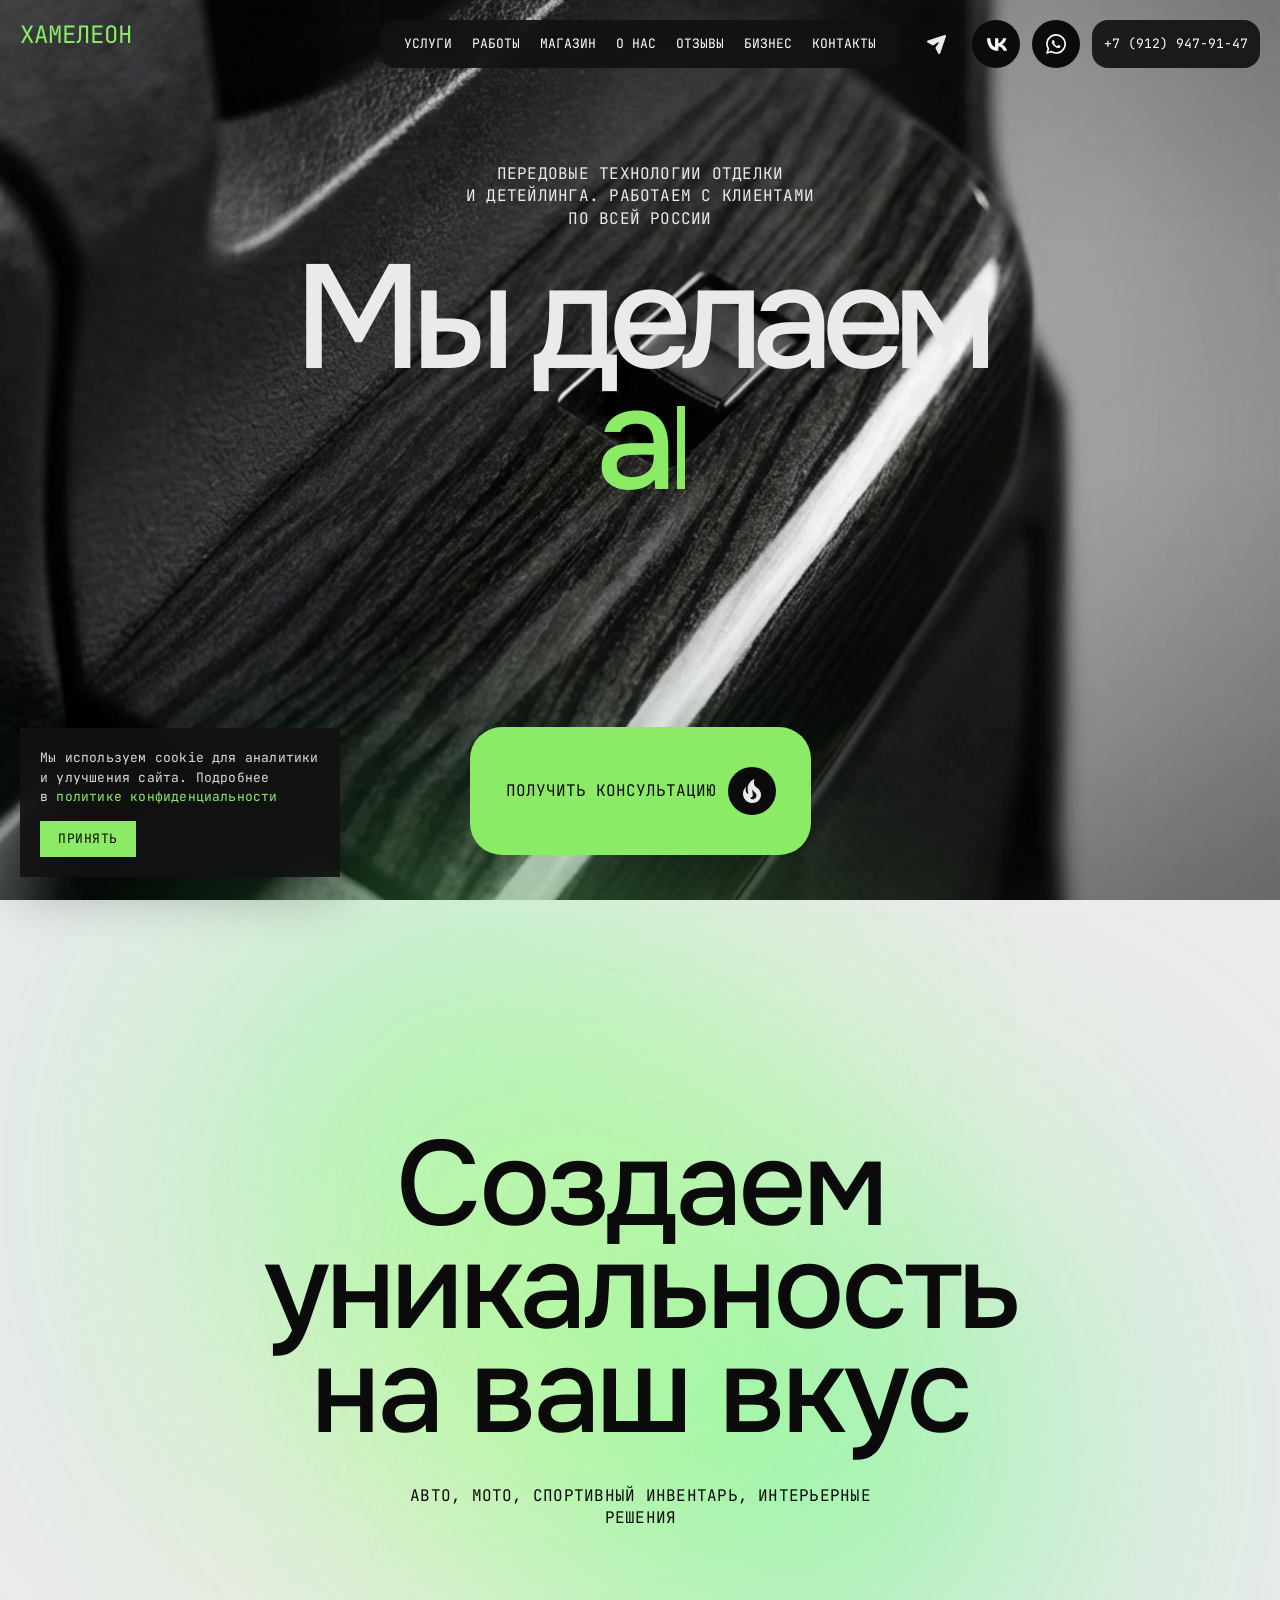
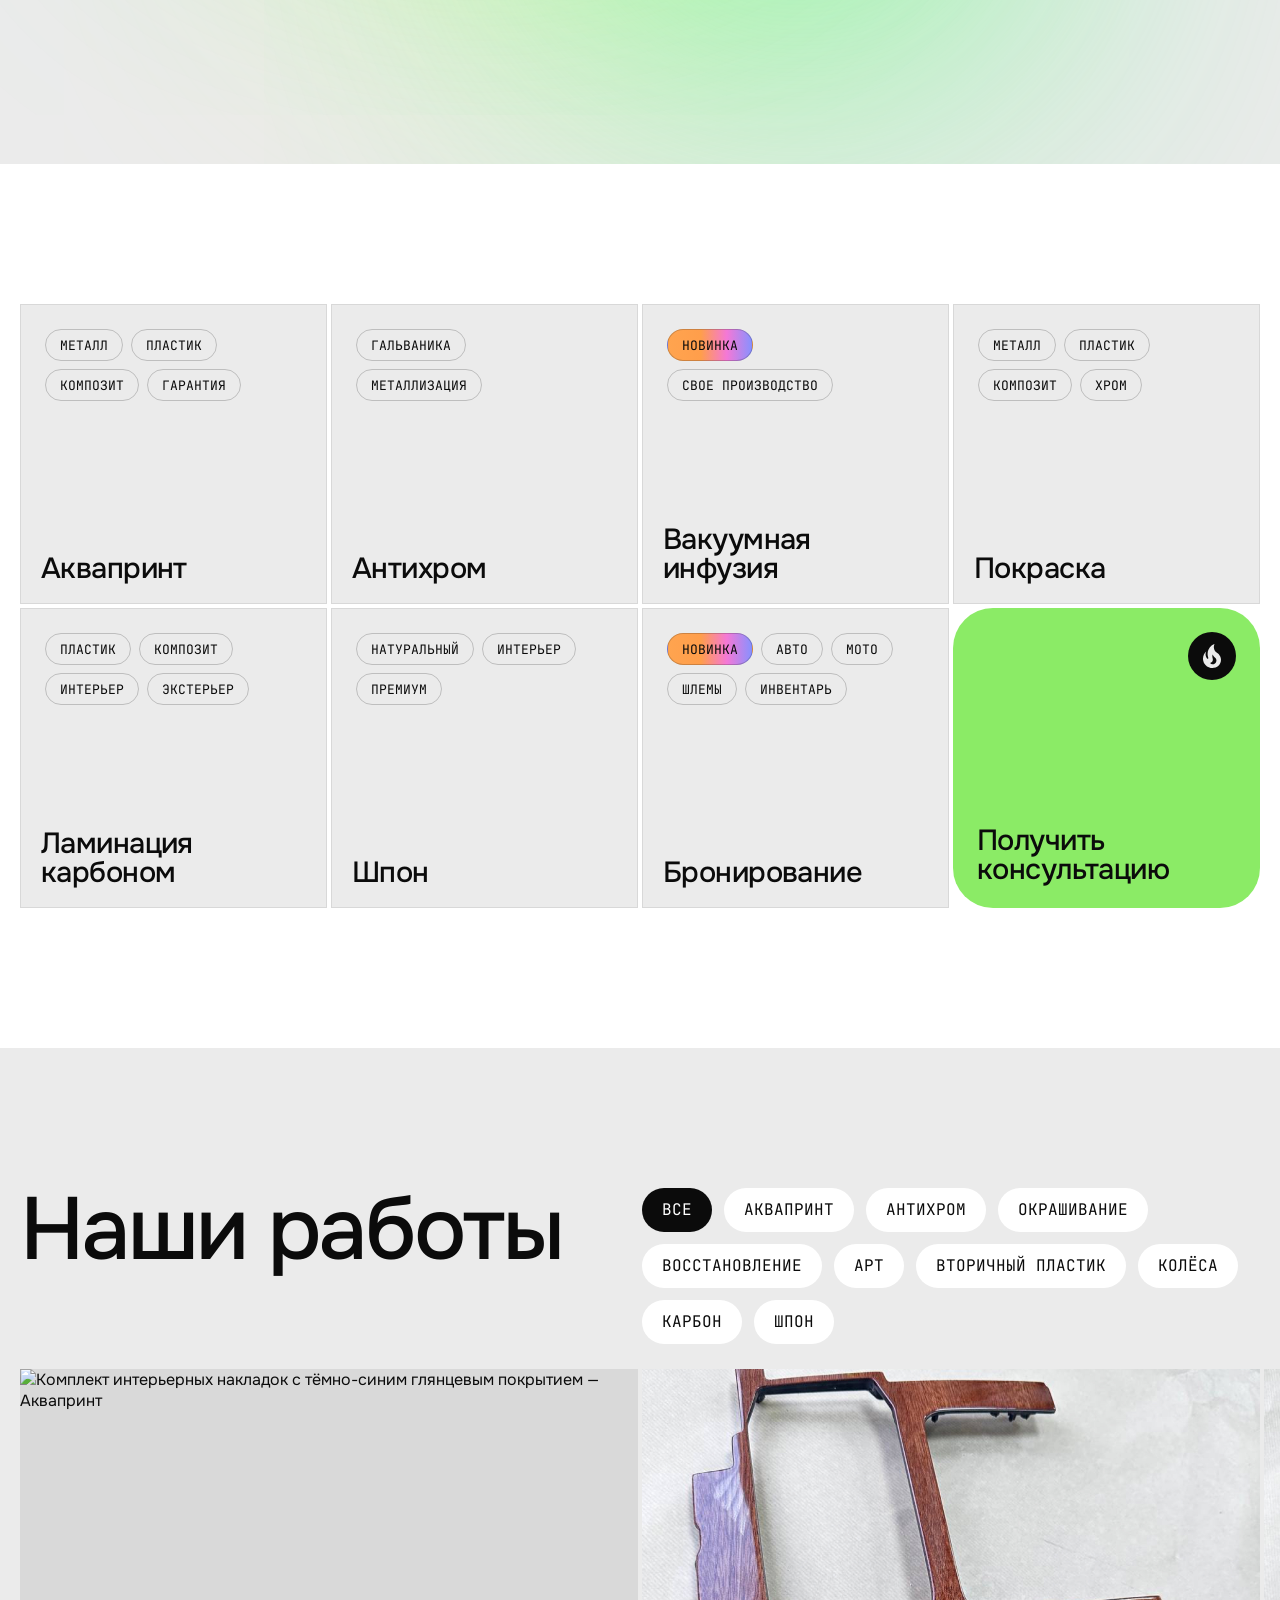
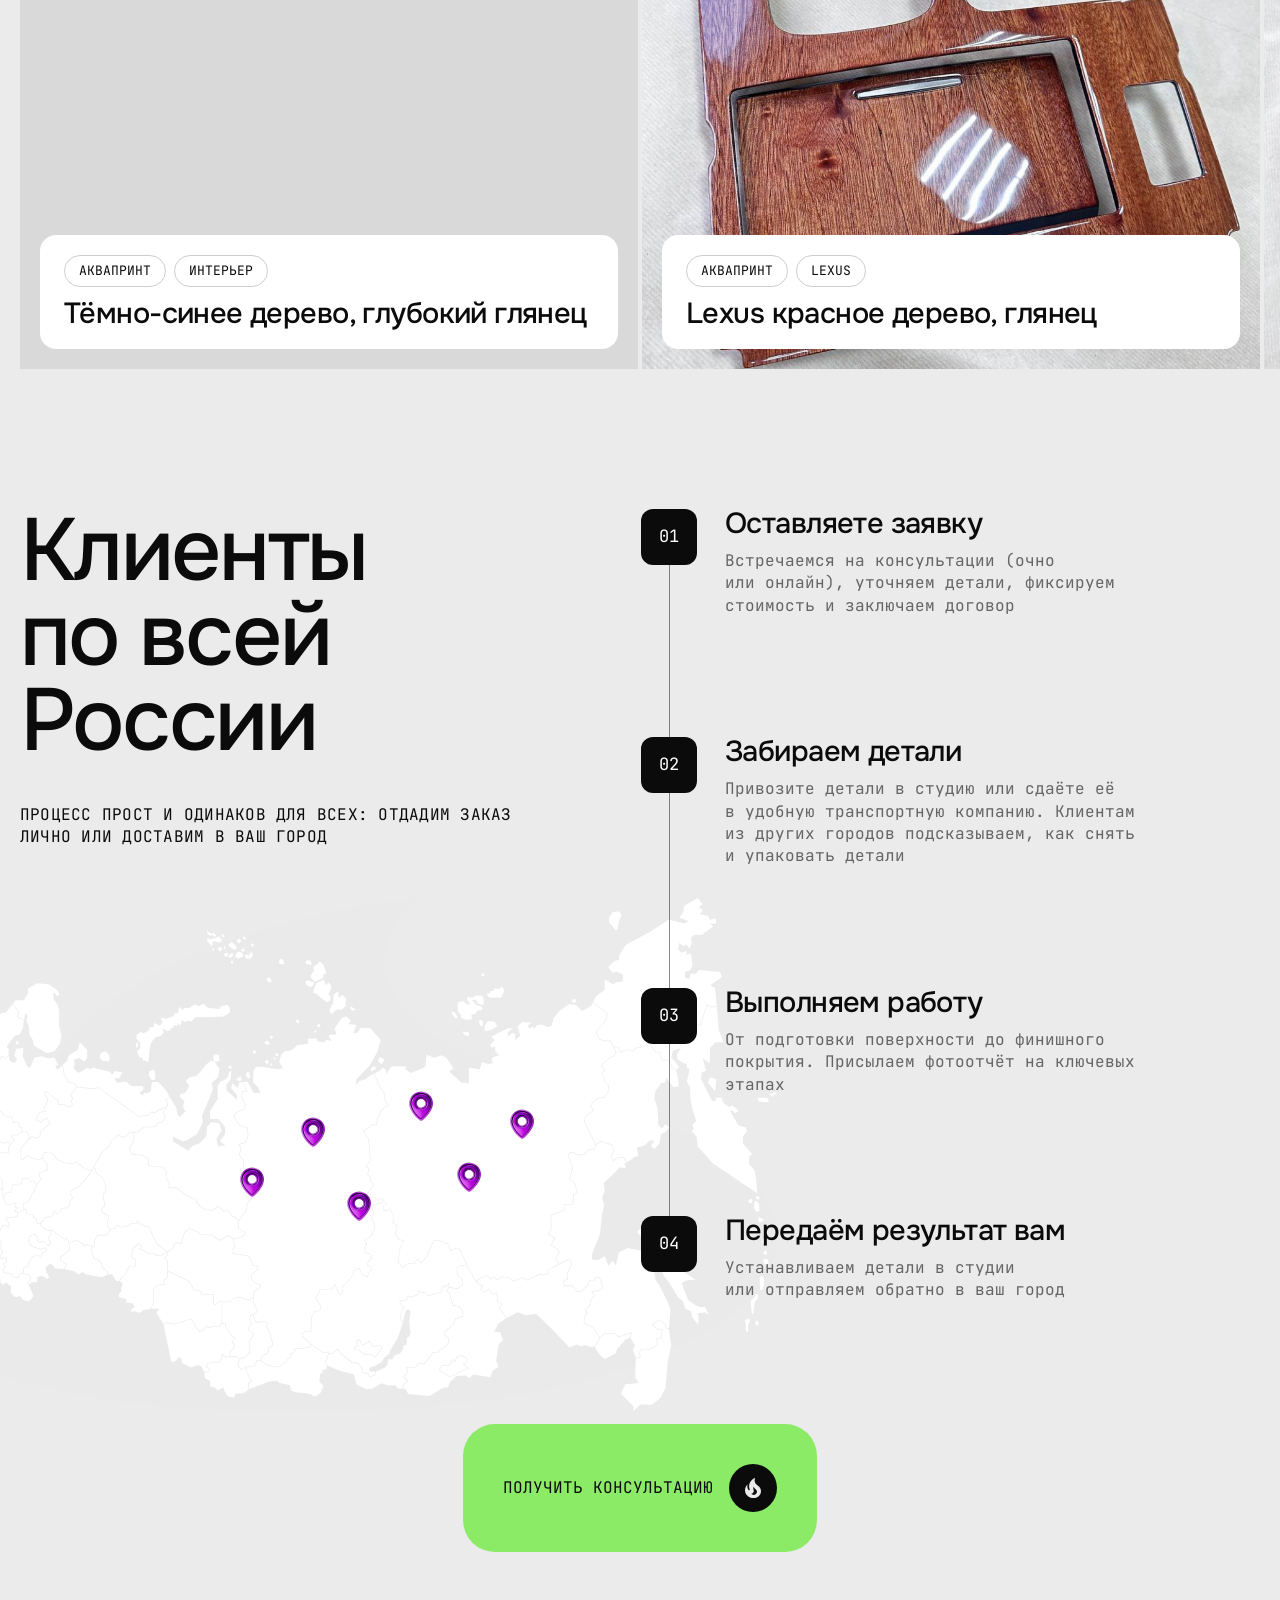
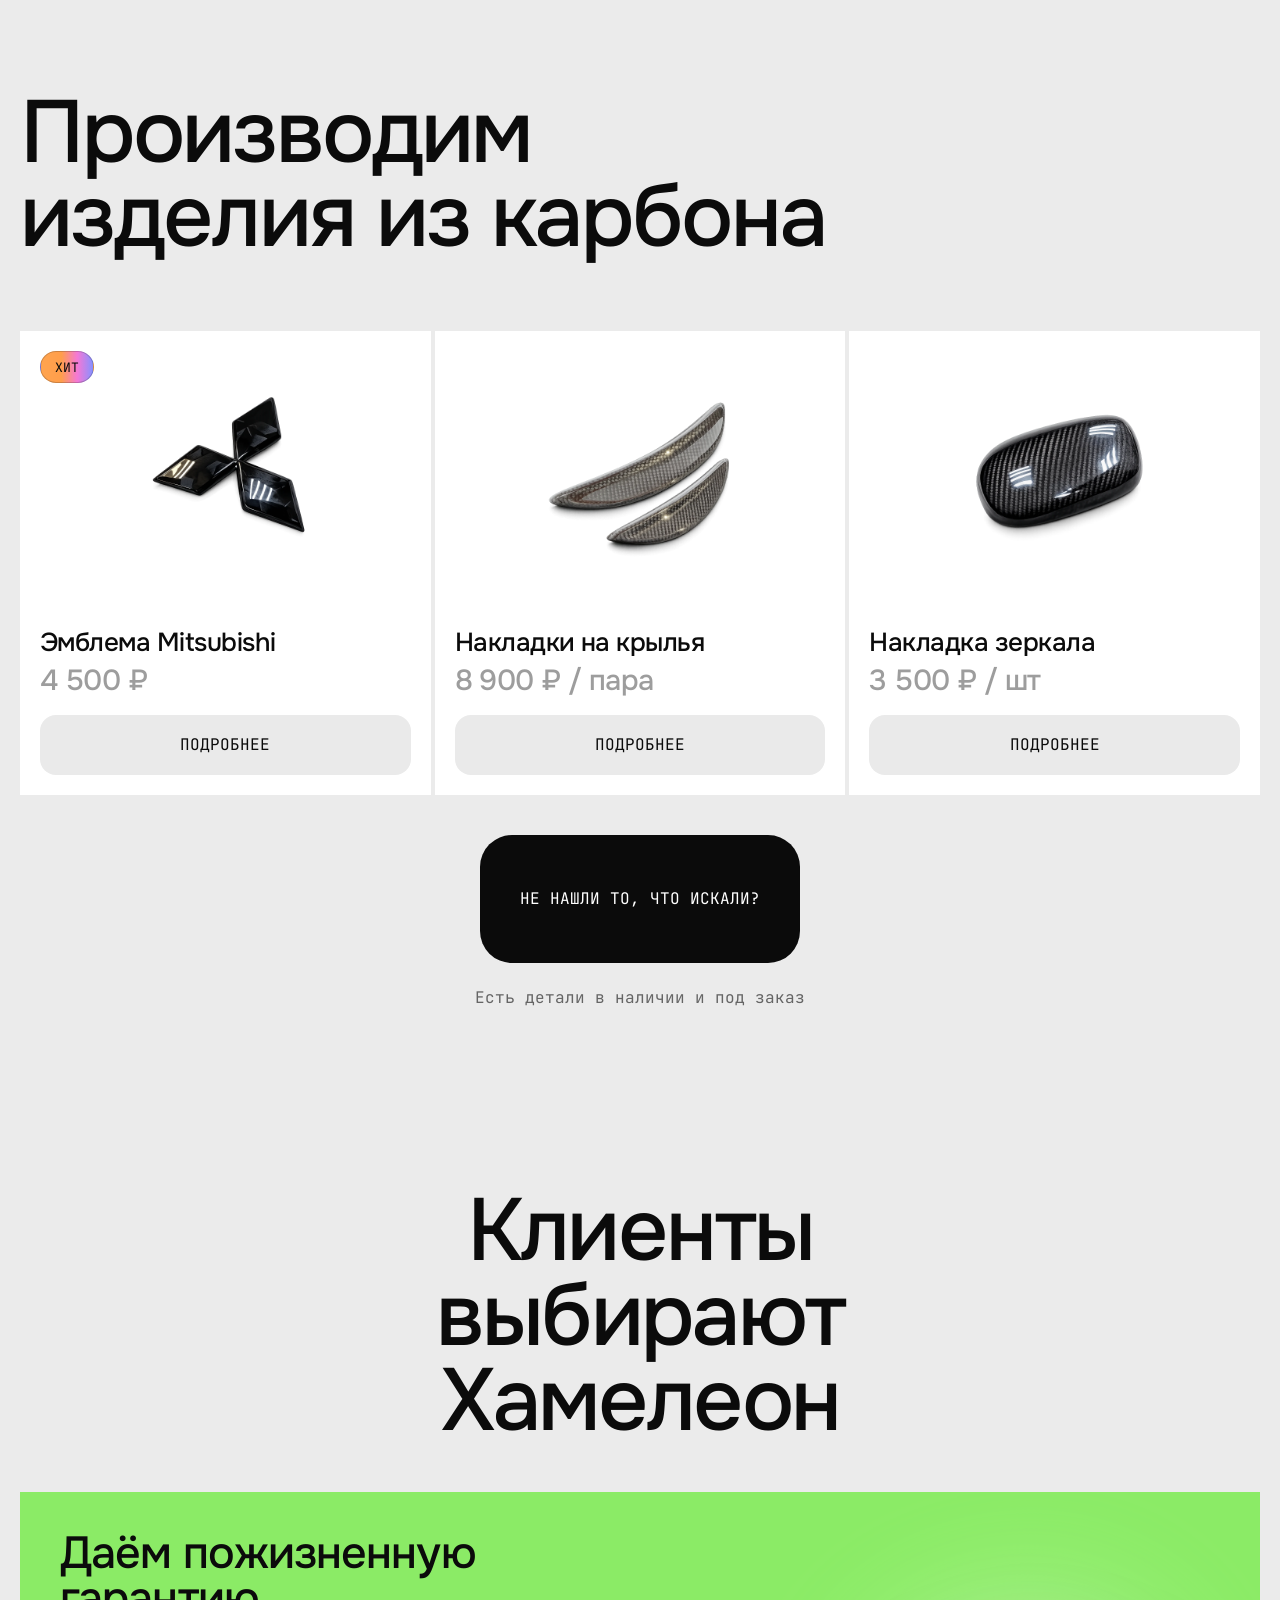
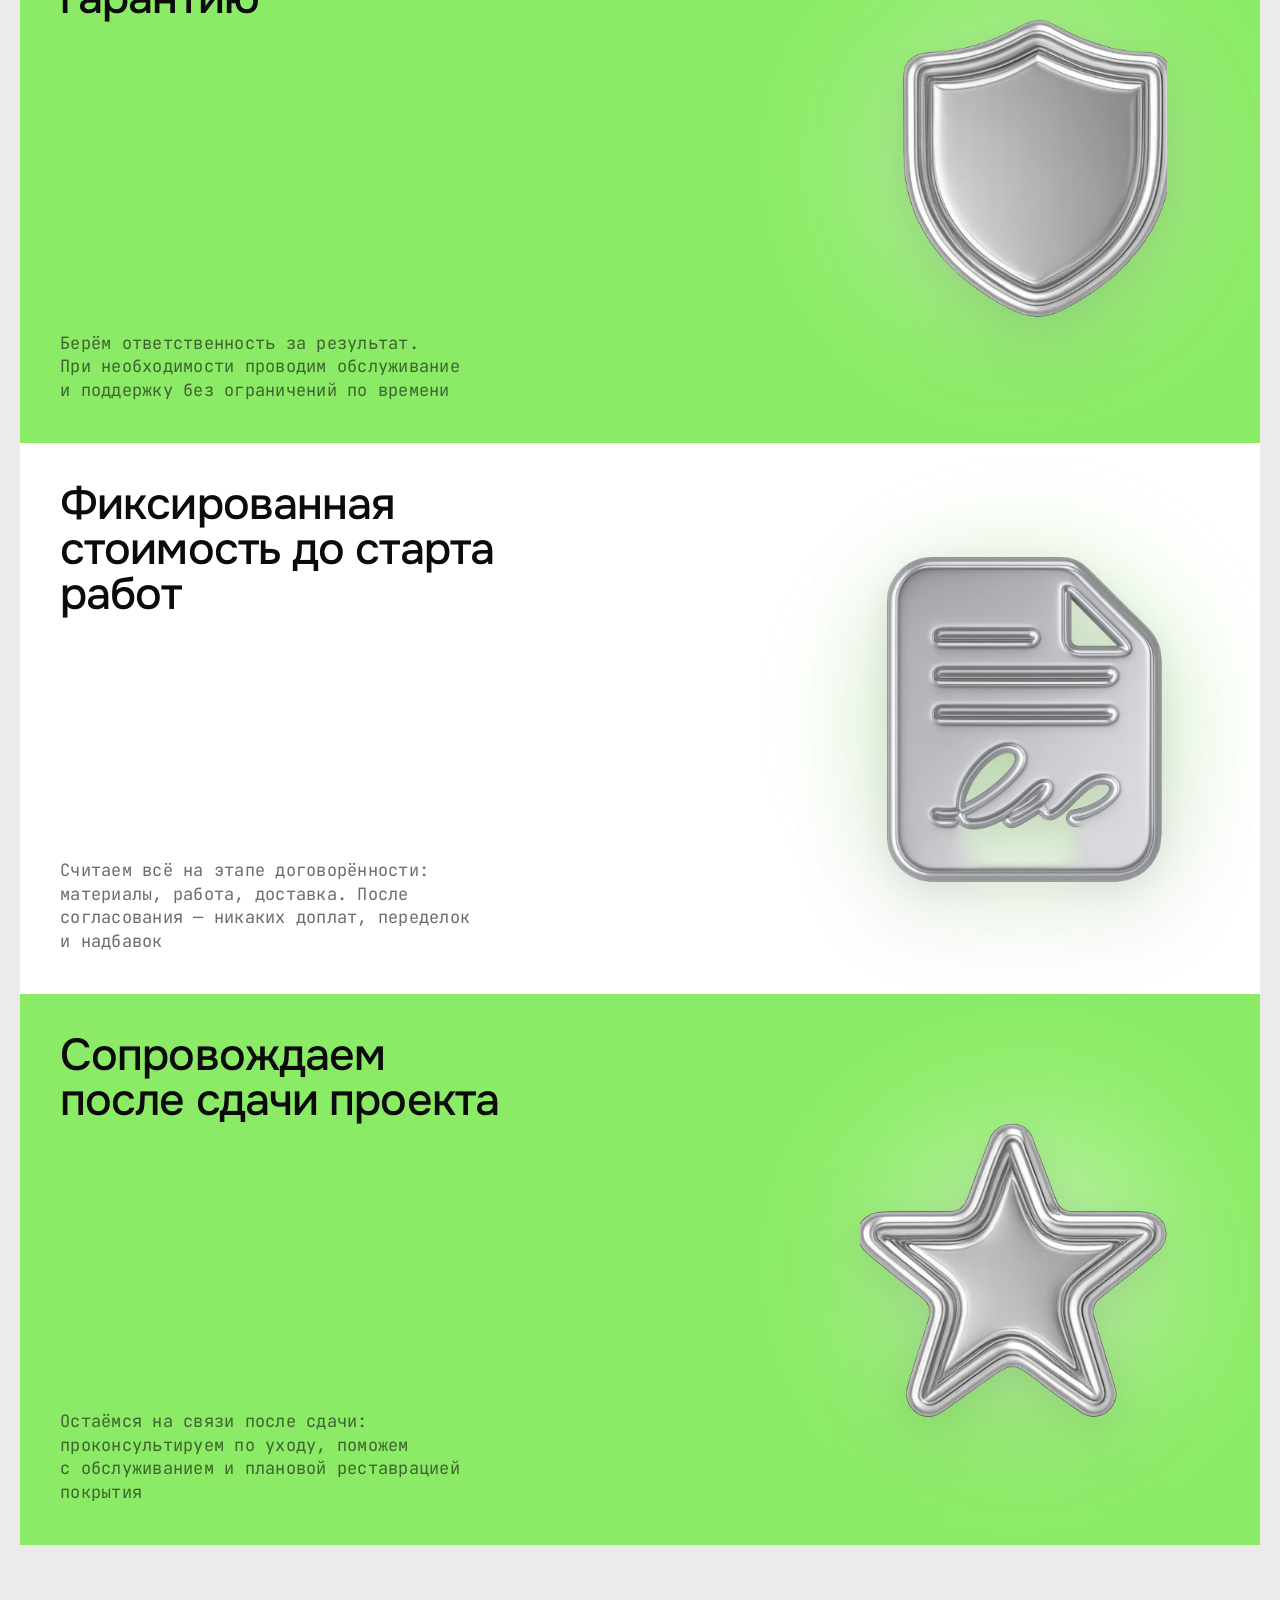
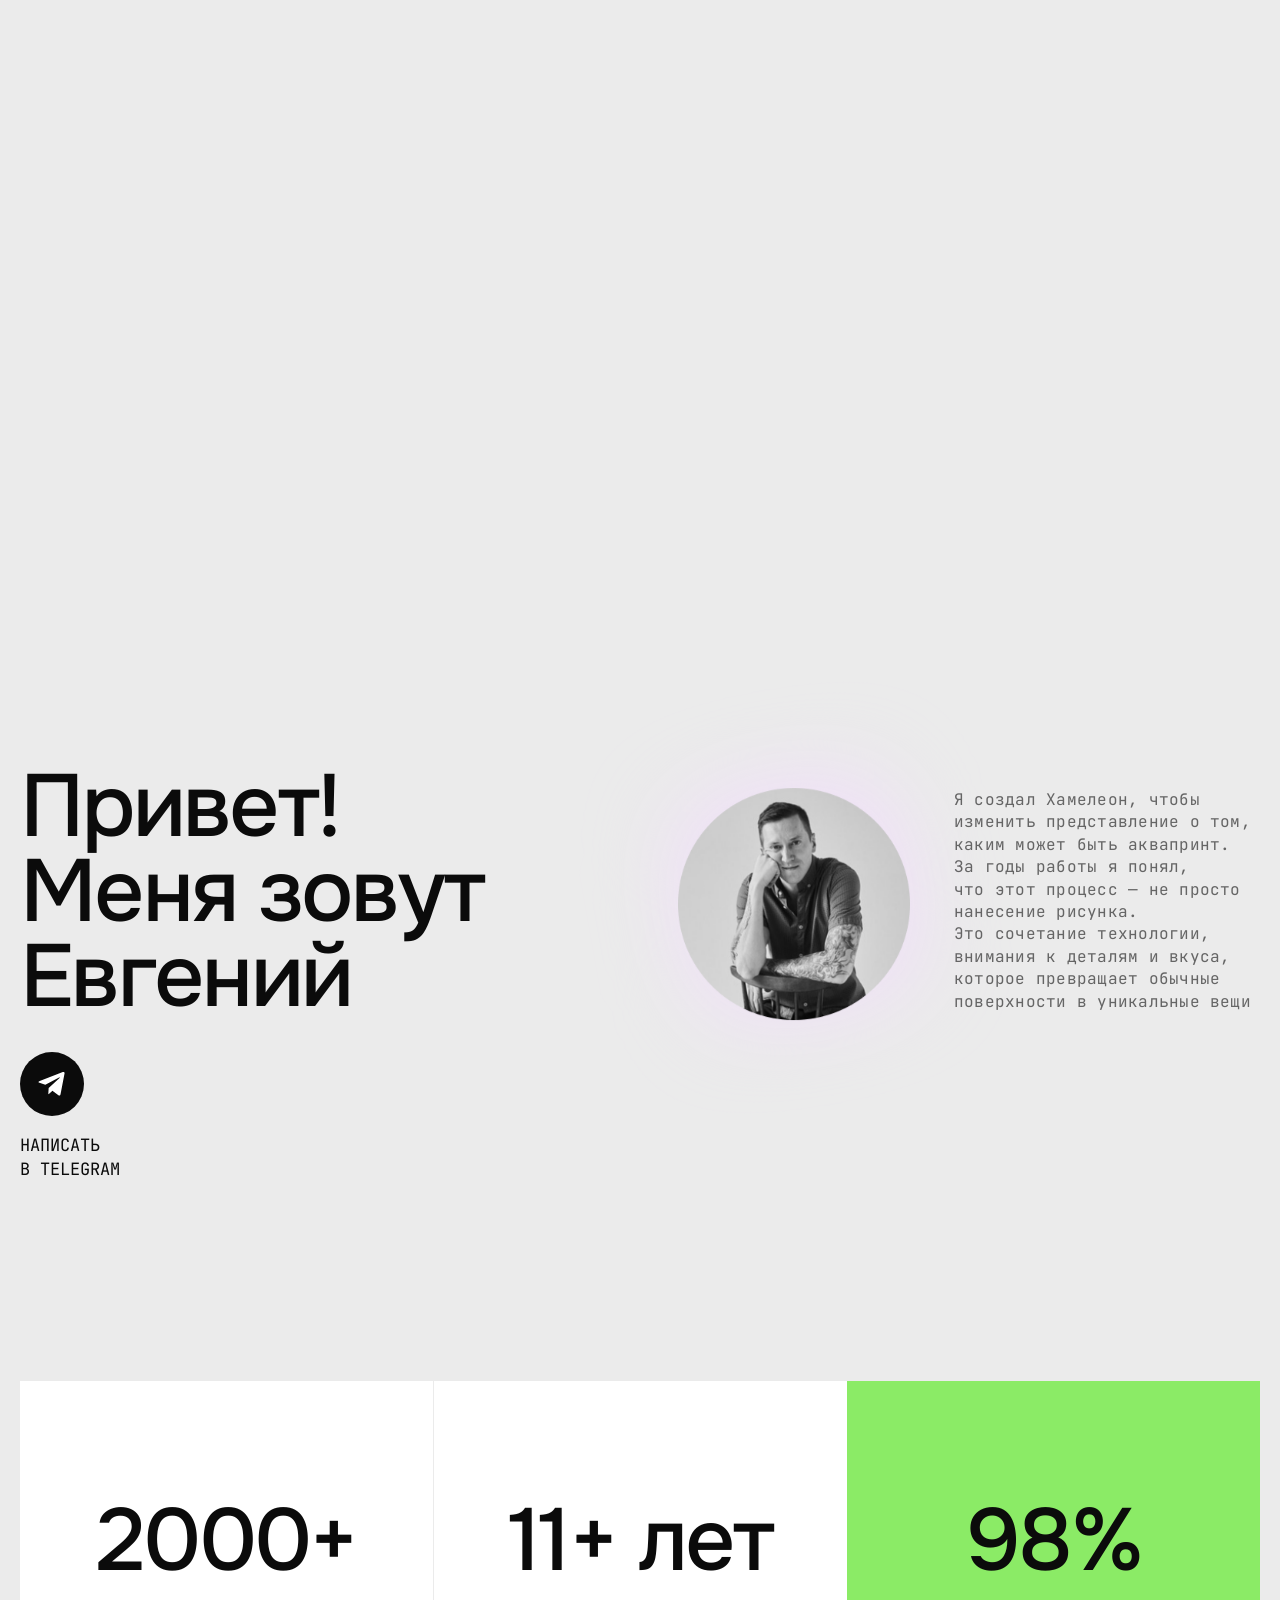
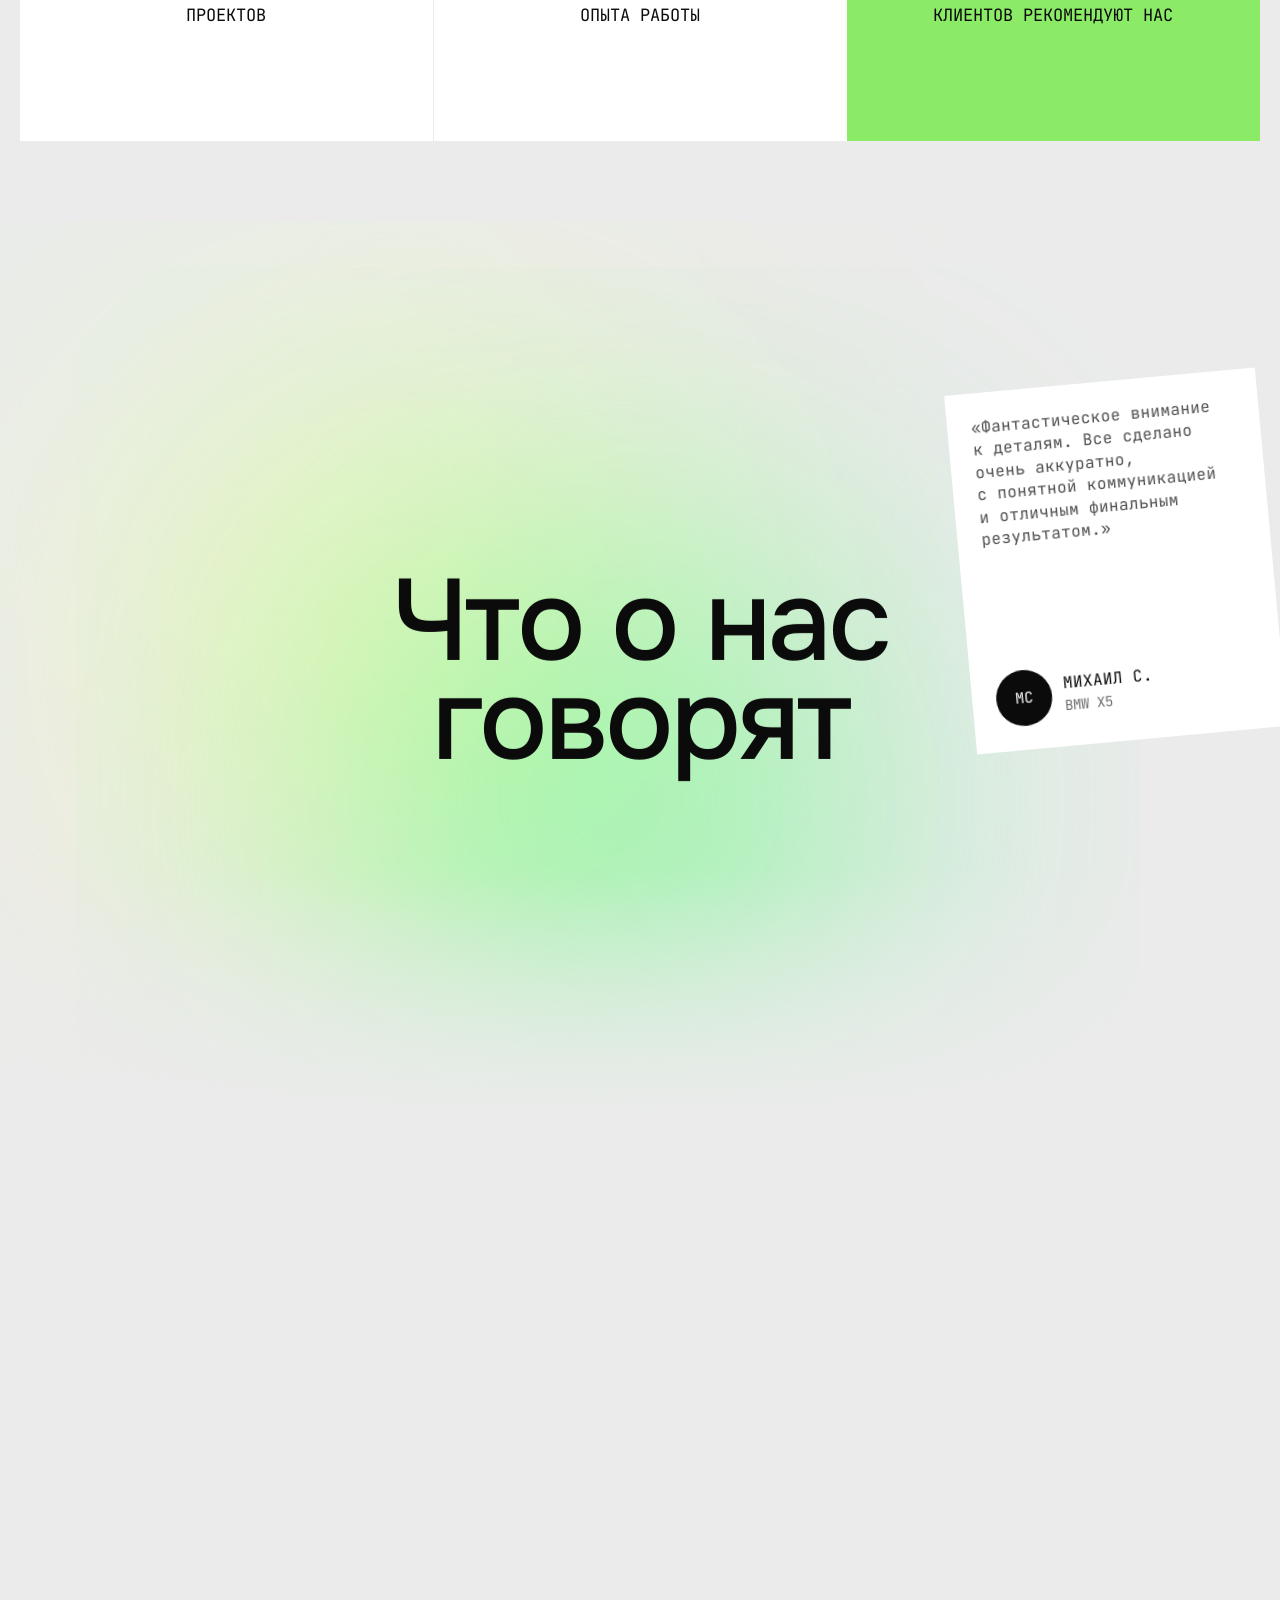
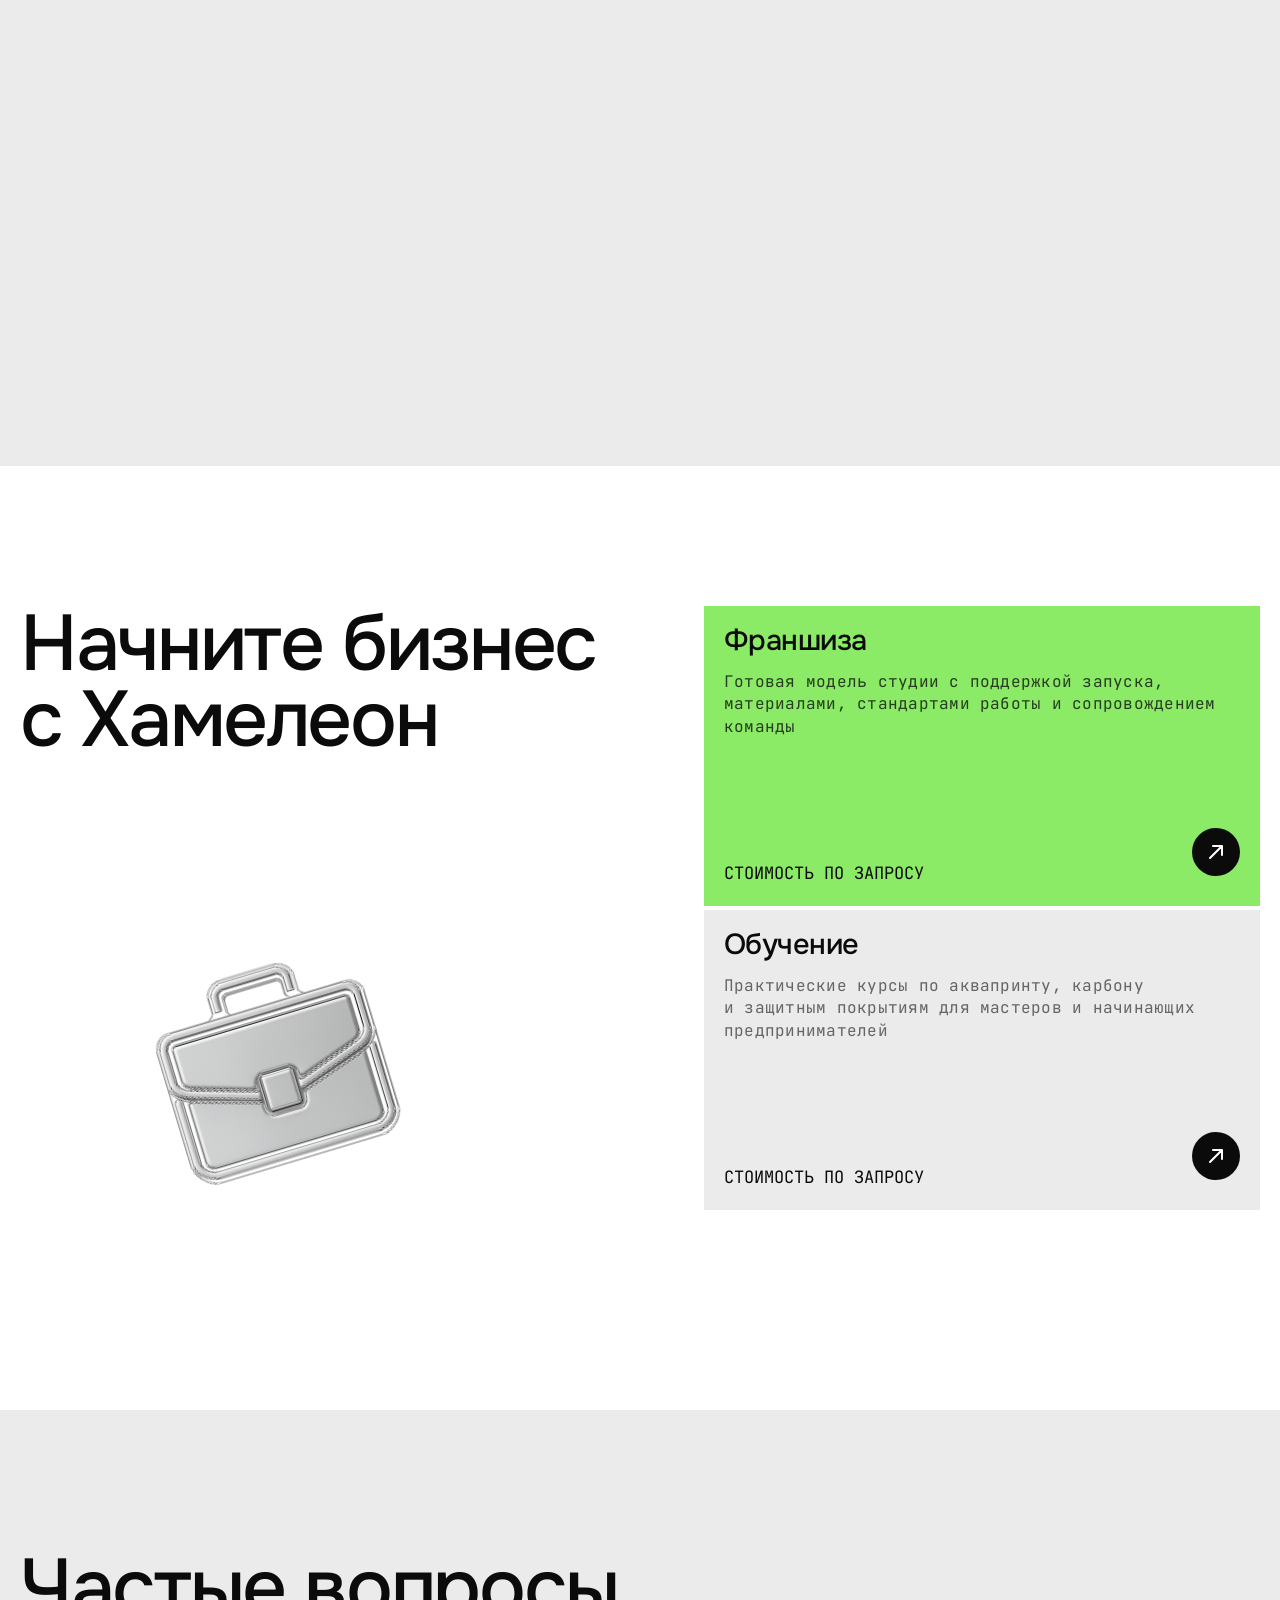
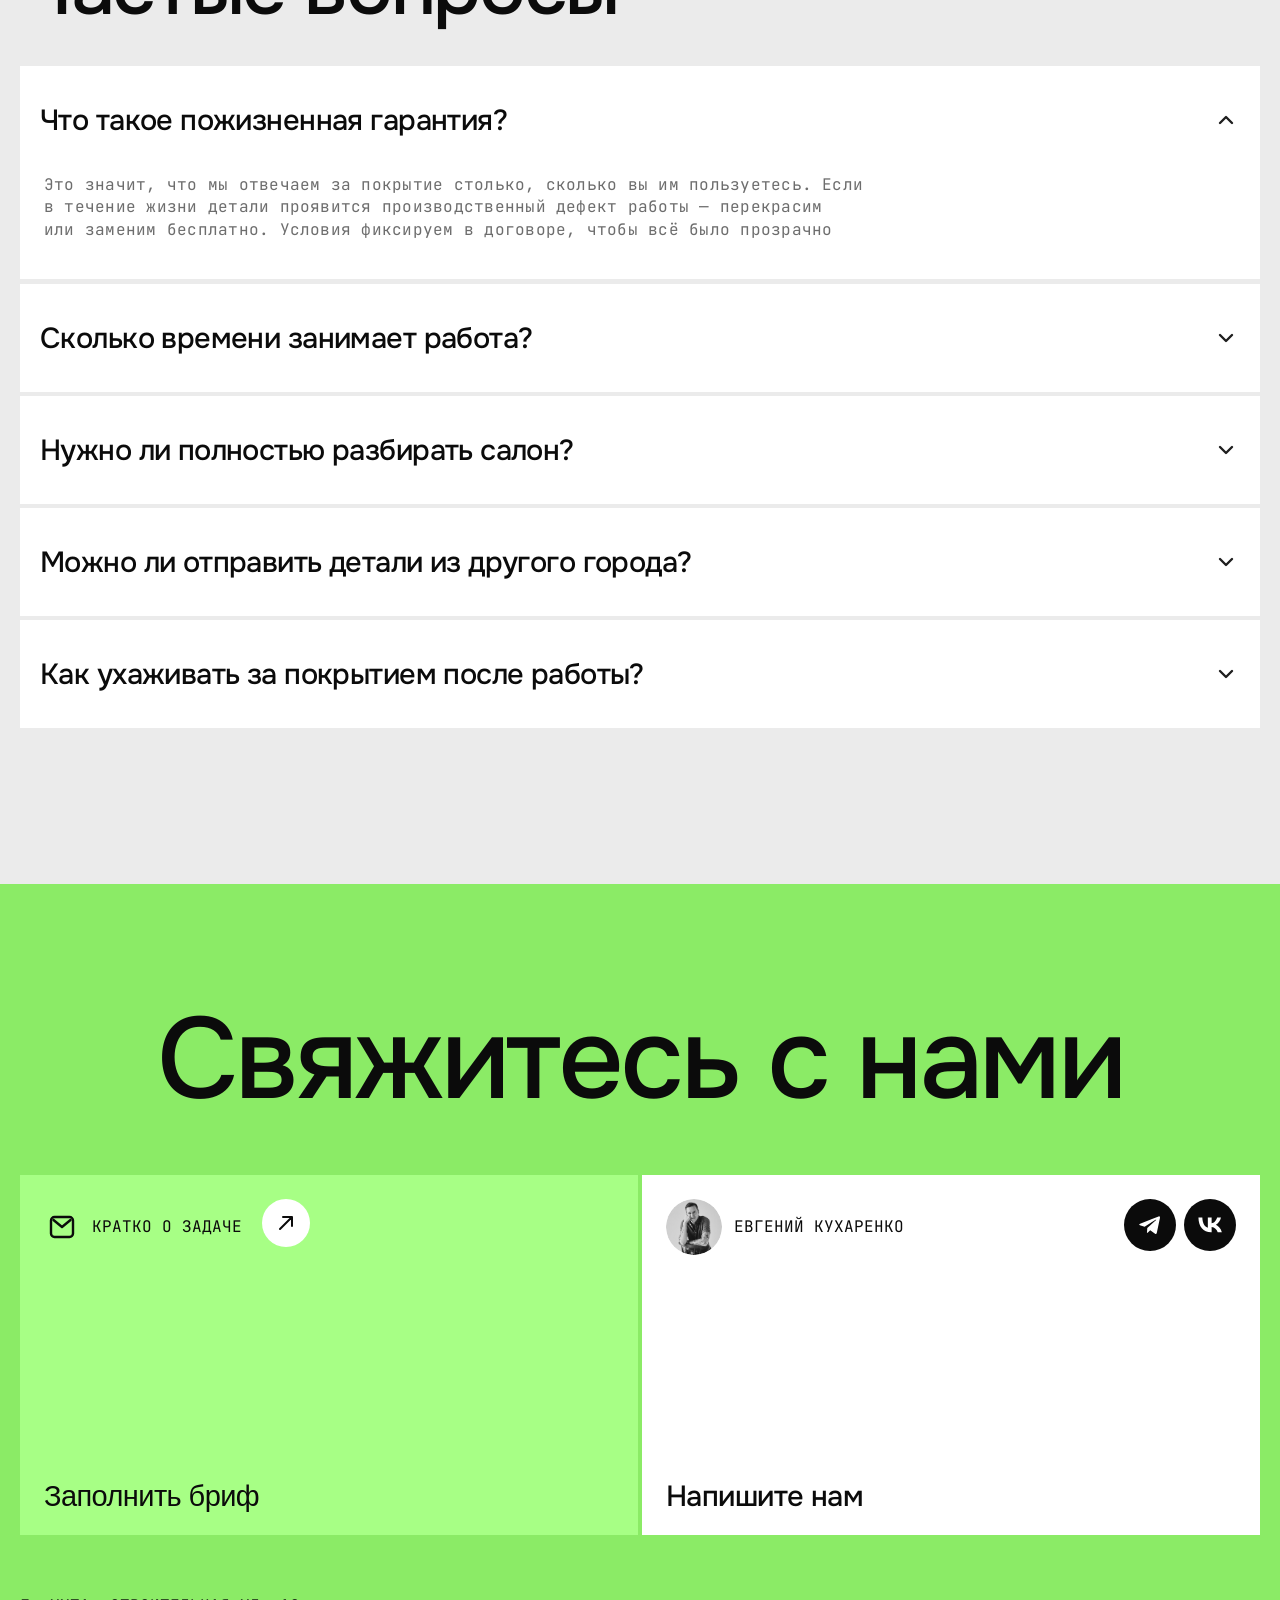
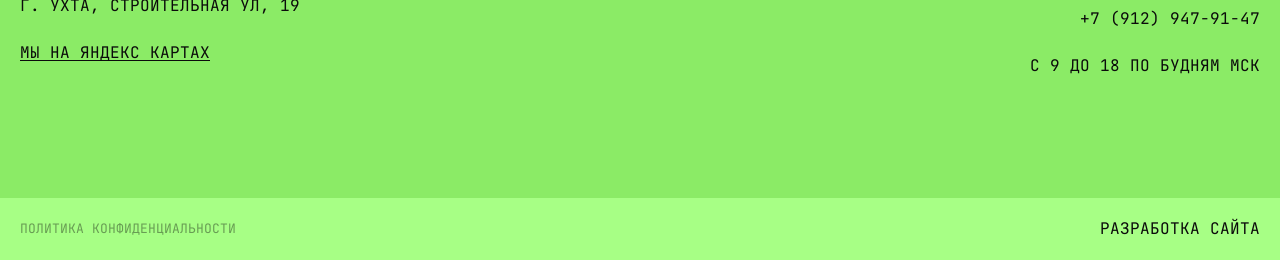
==== commit 240a5a22: "Бронирование: gradient «новинка» accent badge Same accent treatment as Вакуумная инфузия — the orang" ====
--- a/index.html
+++ b/index.html
@@ -488,6 +488,7 @@
               />
             </div>
             <div class="badge-list" aria-label="Категории Бронирование">
+              <span class="service-badge service-badge-accent">новинка</span>
               <span class="service-badge">авто</span>
               <span class="service-badge">мото</span>
               <span class="service-badge">шлемы</span>
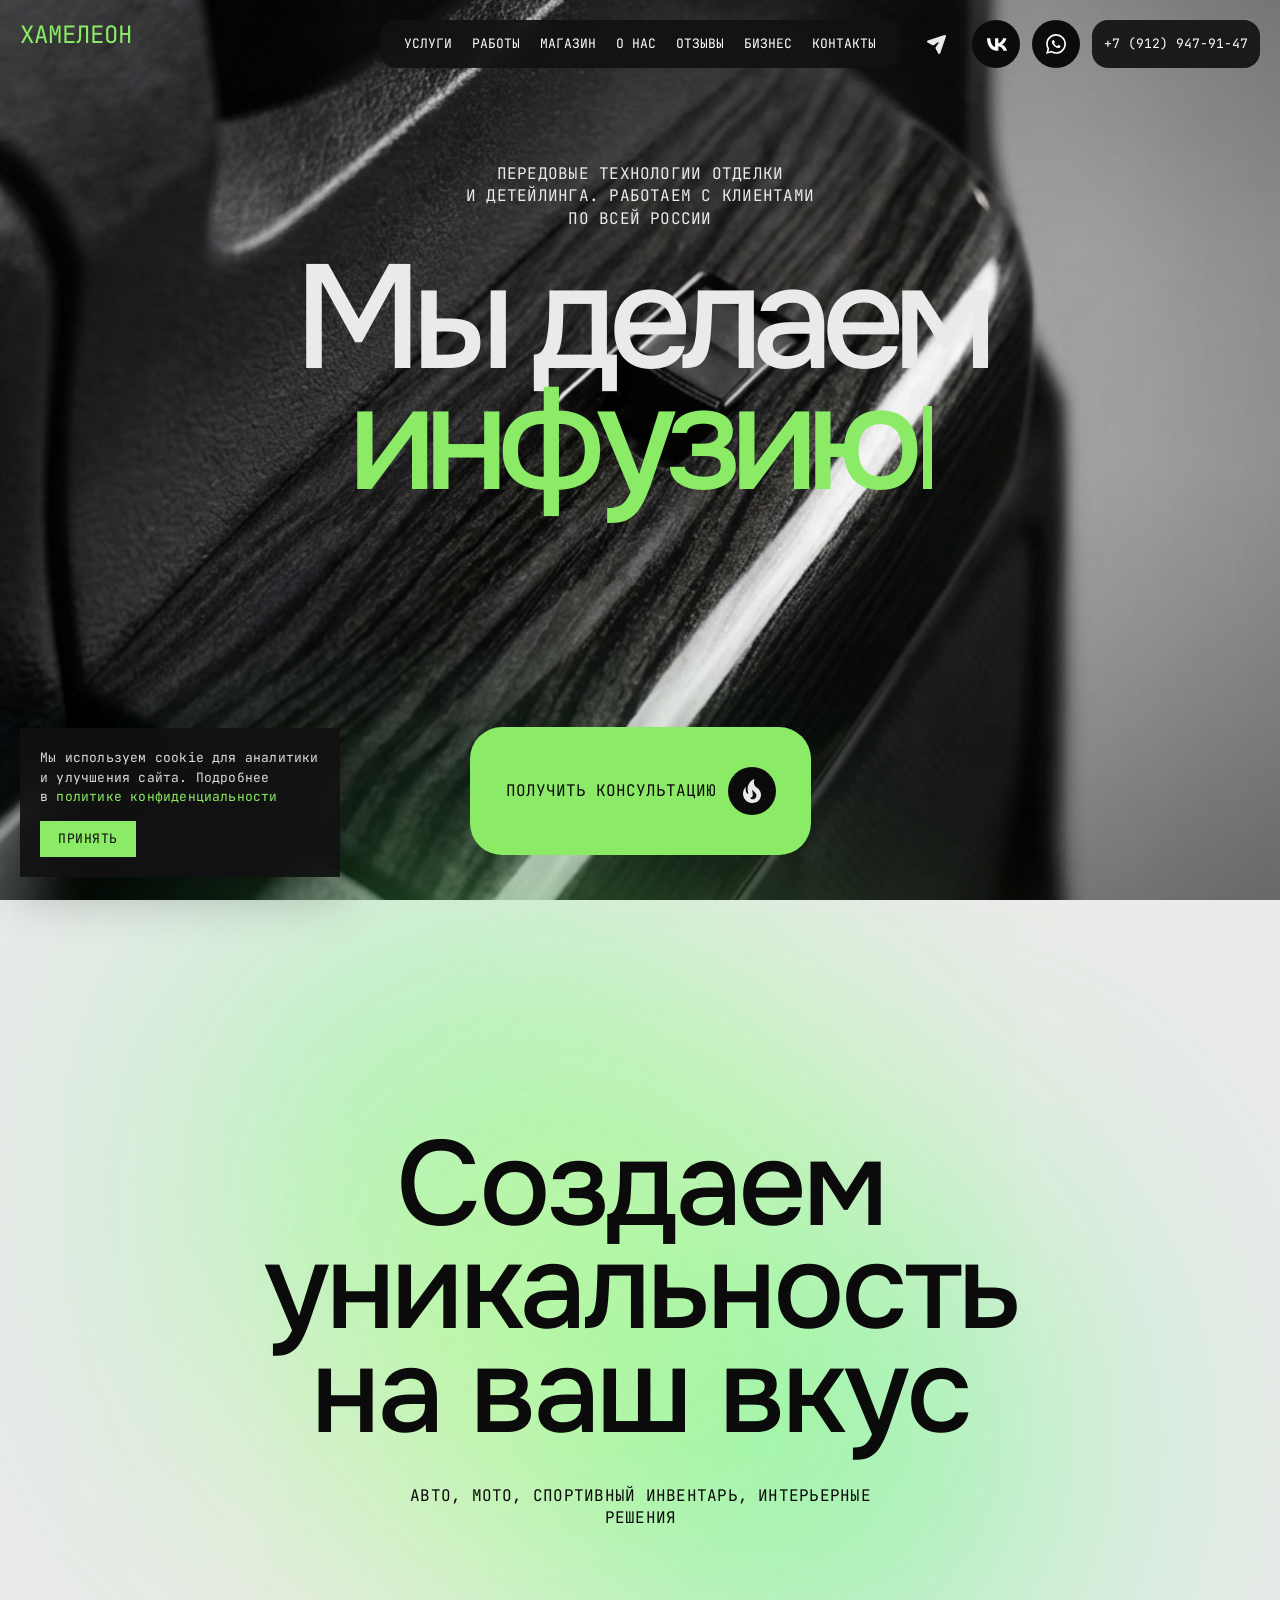
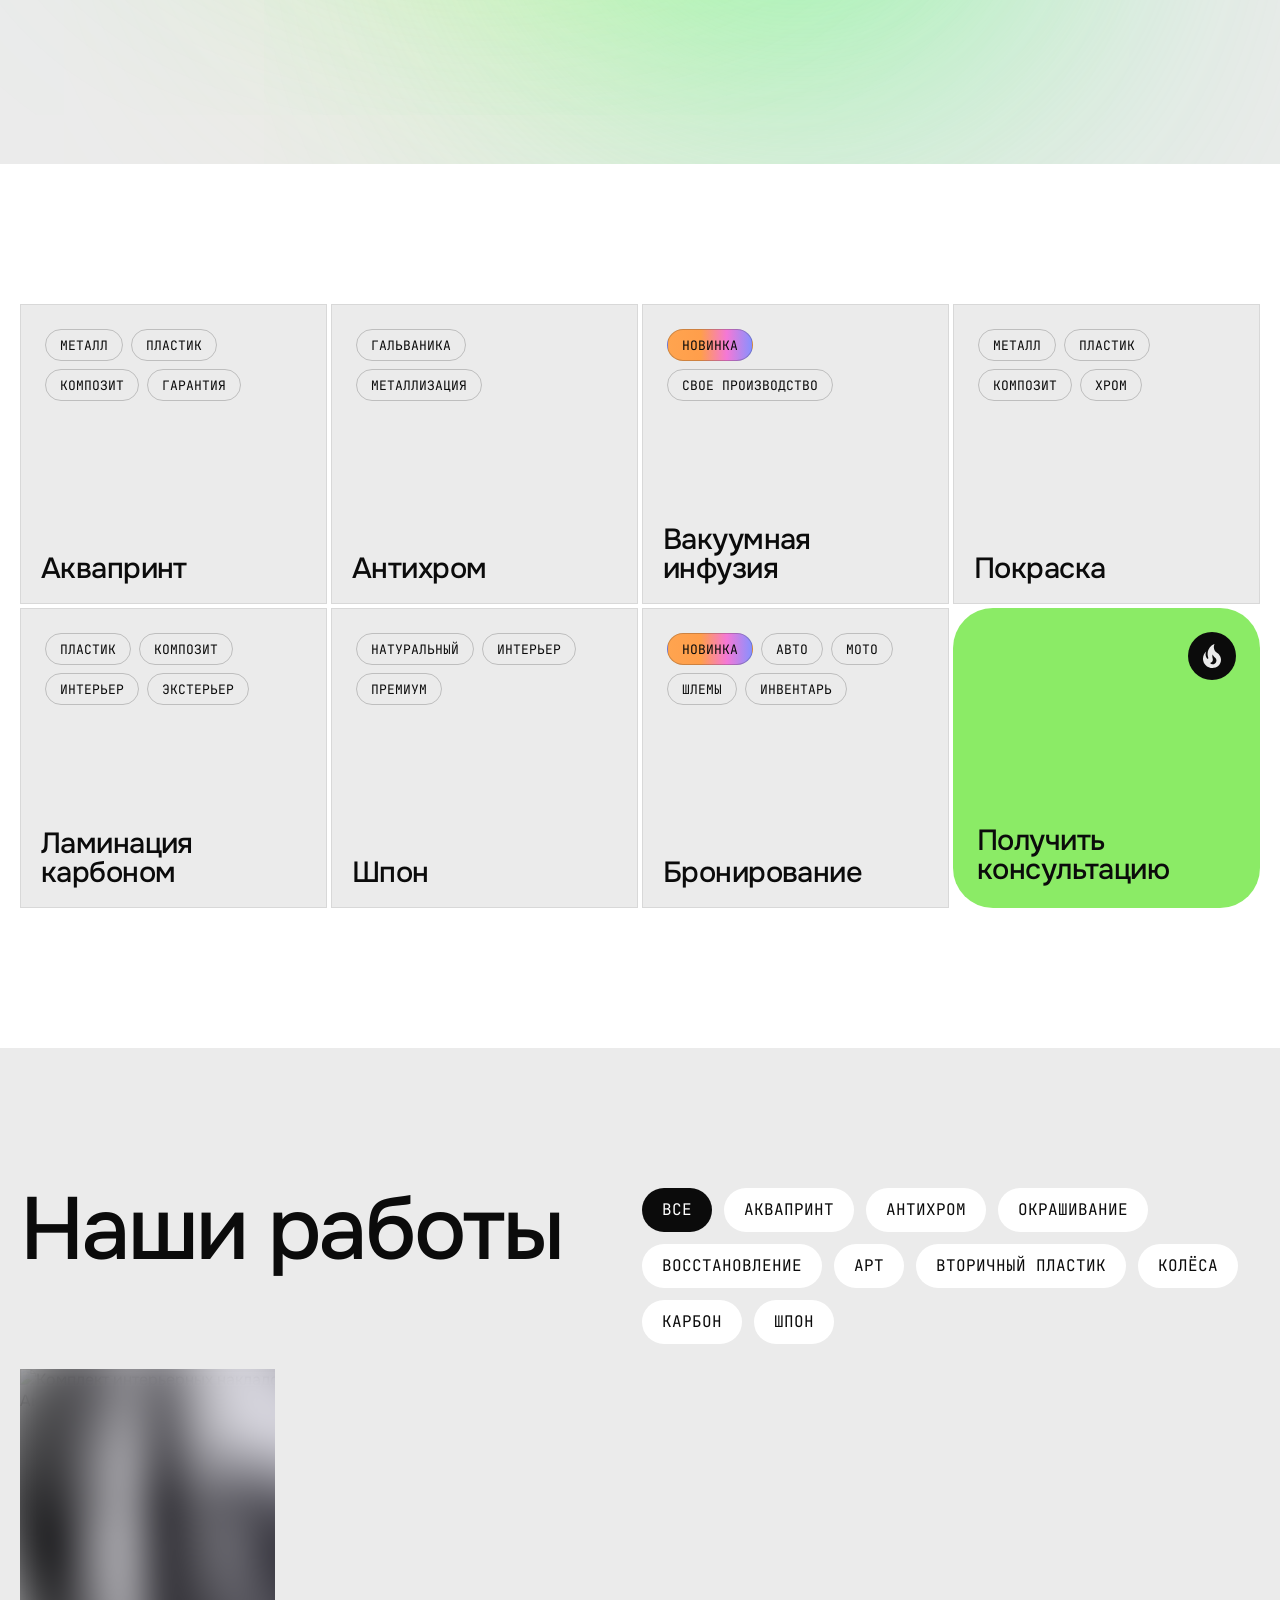
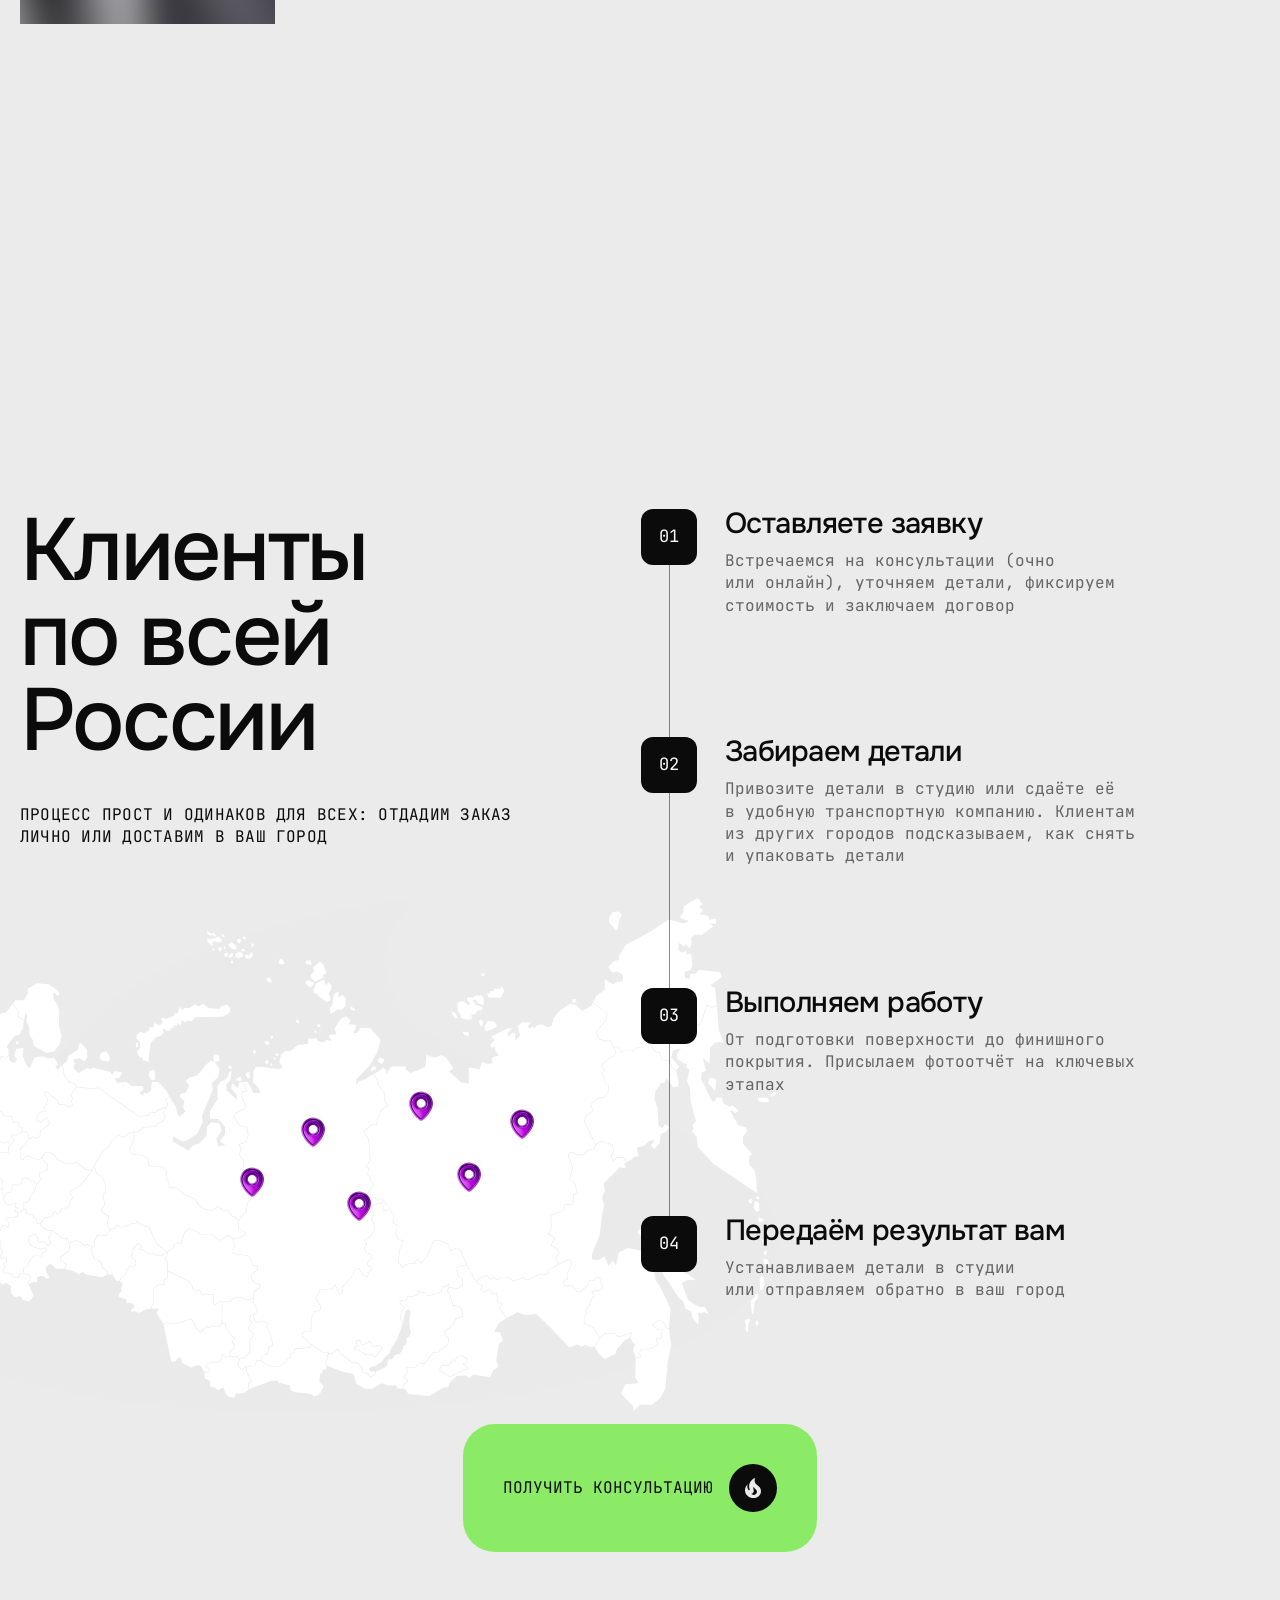
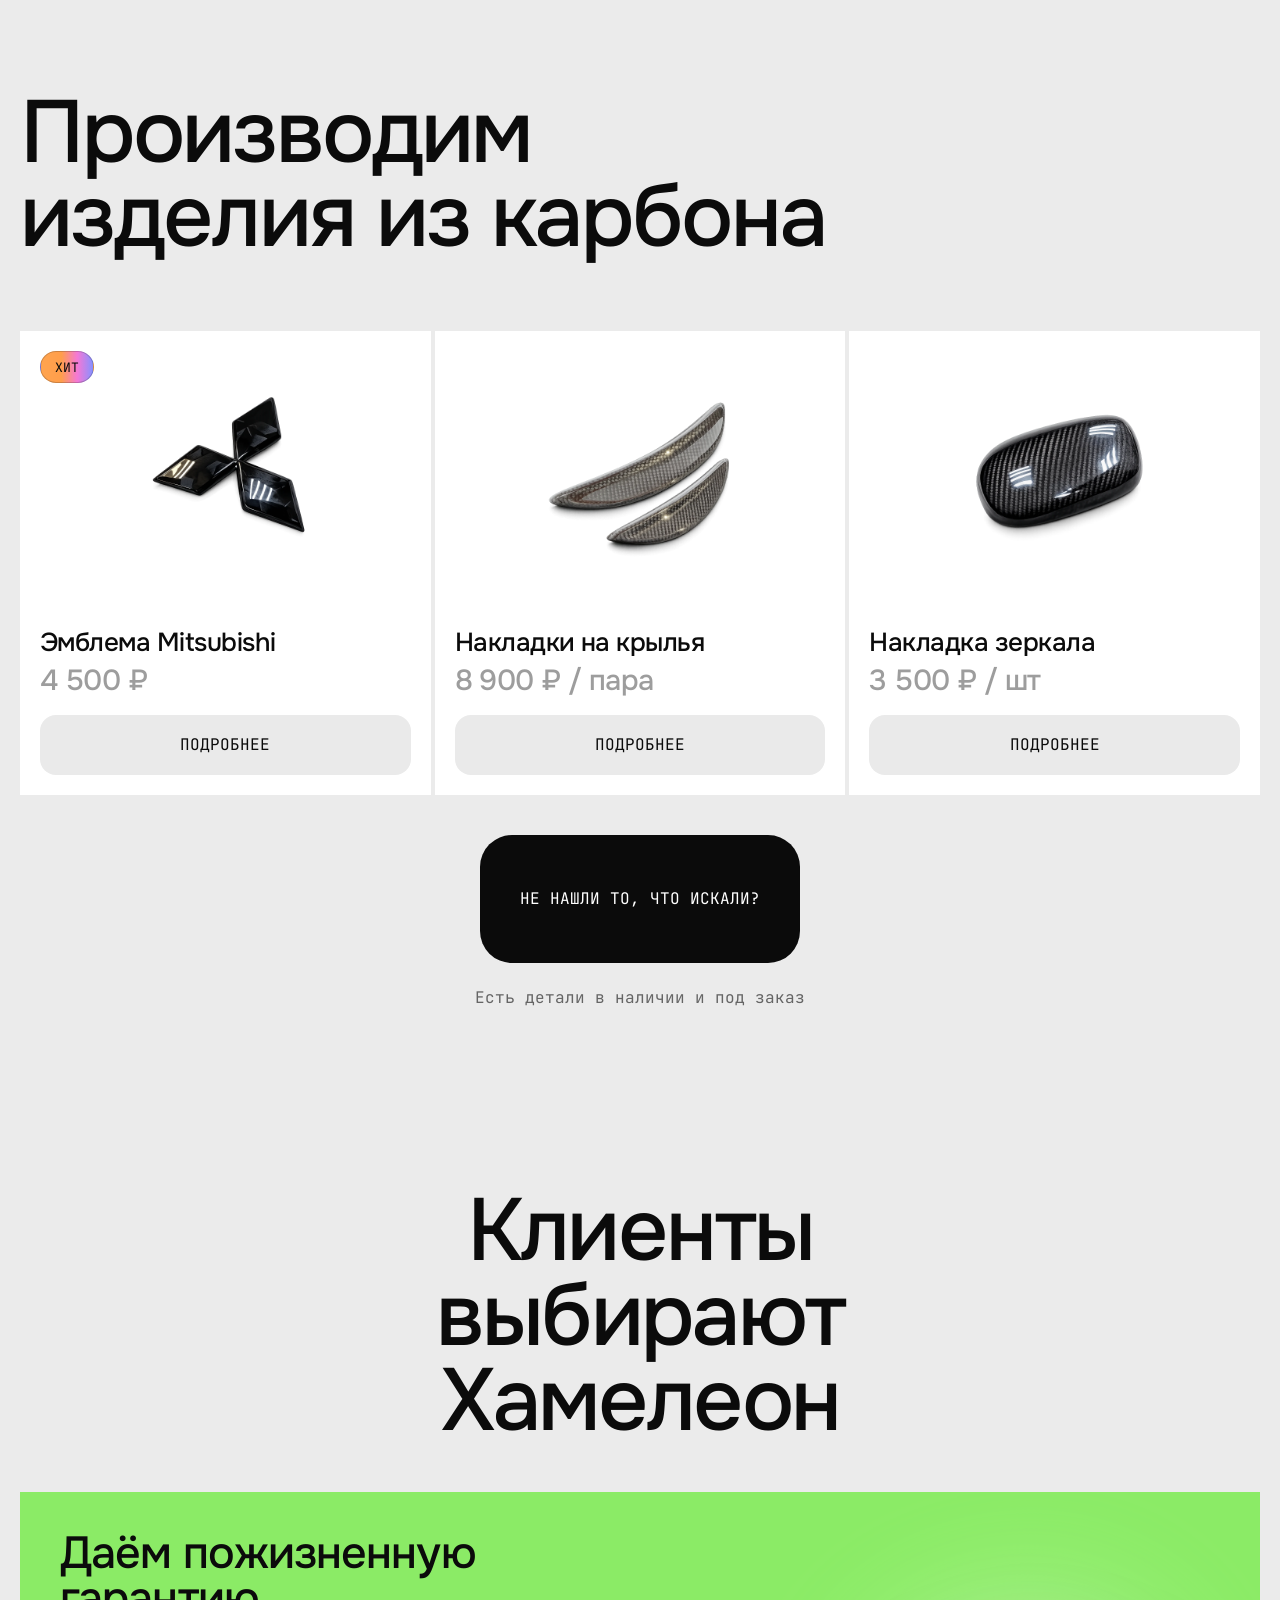
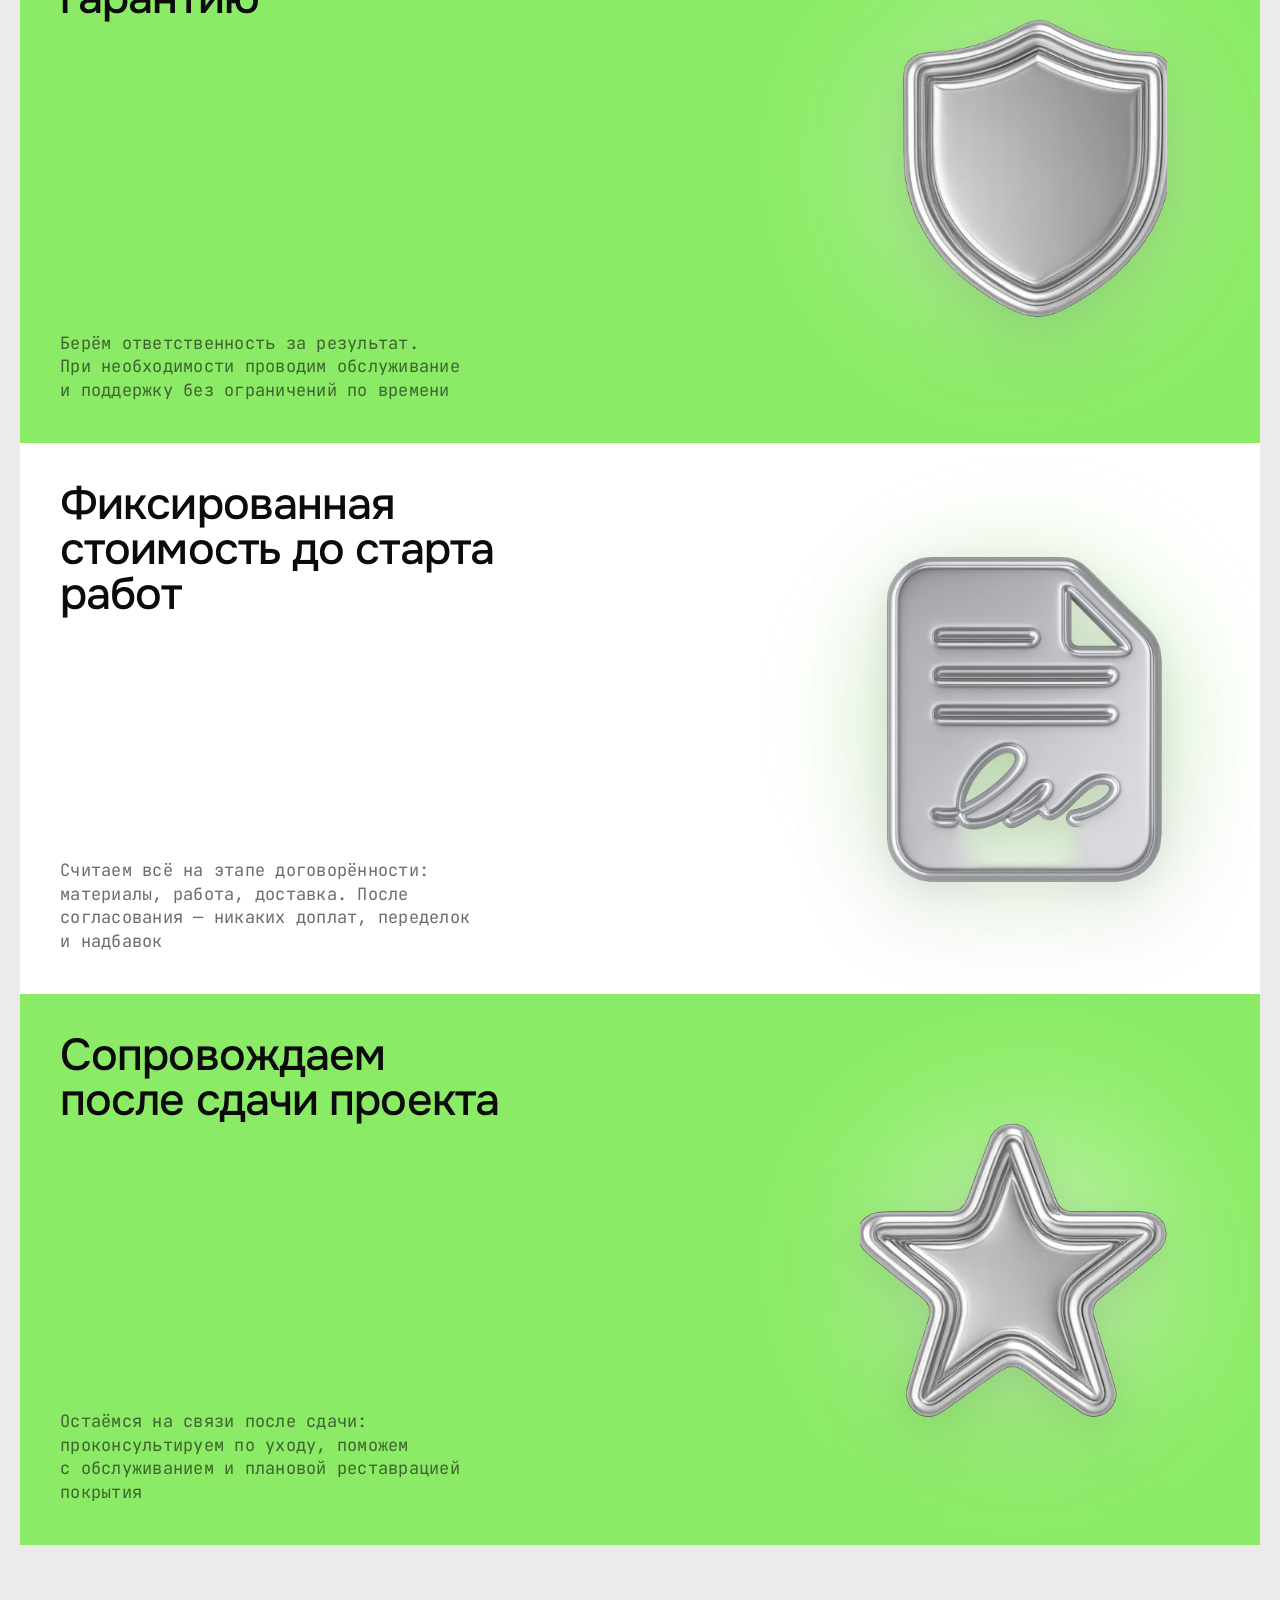
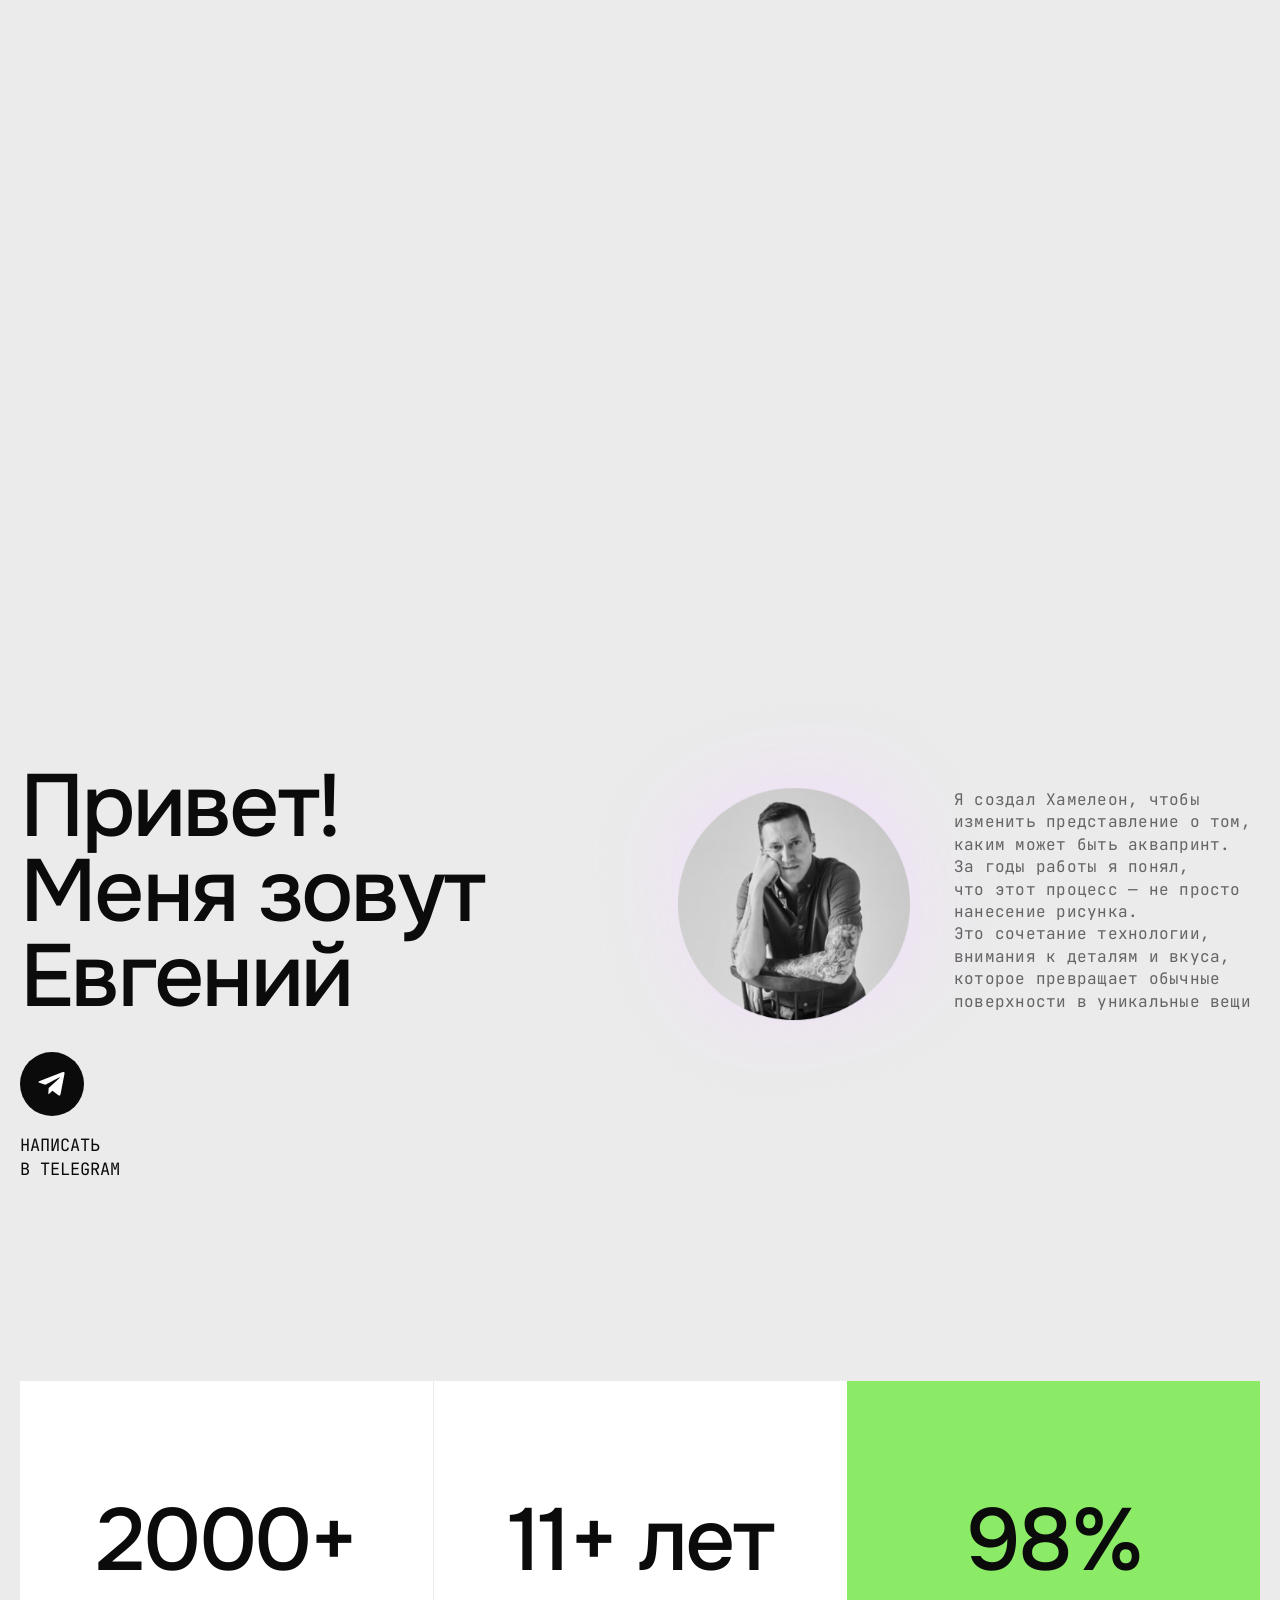
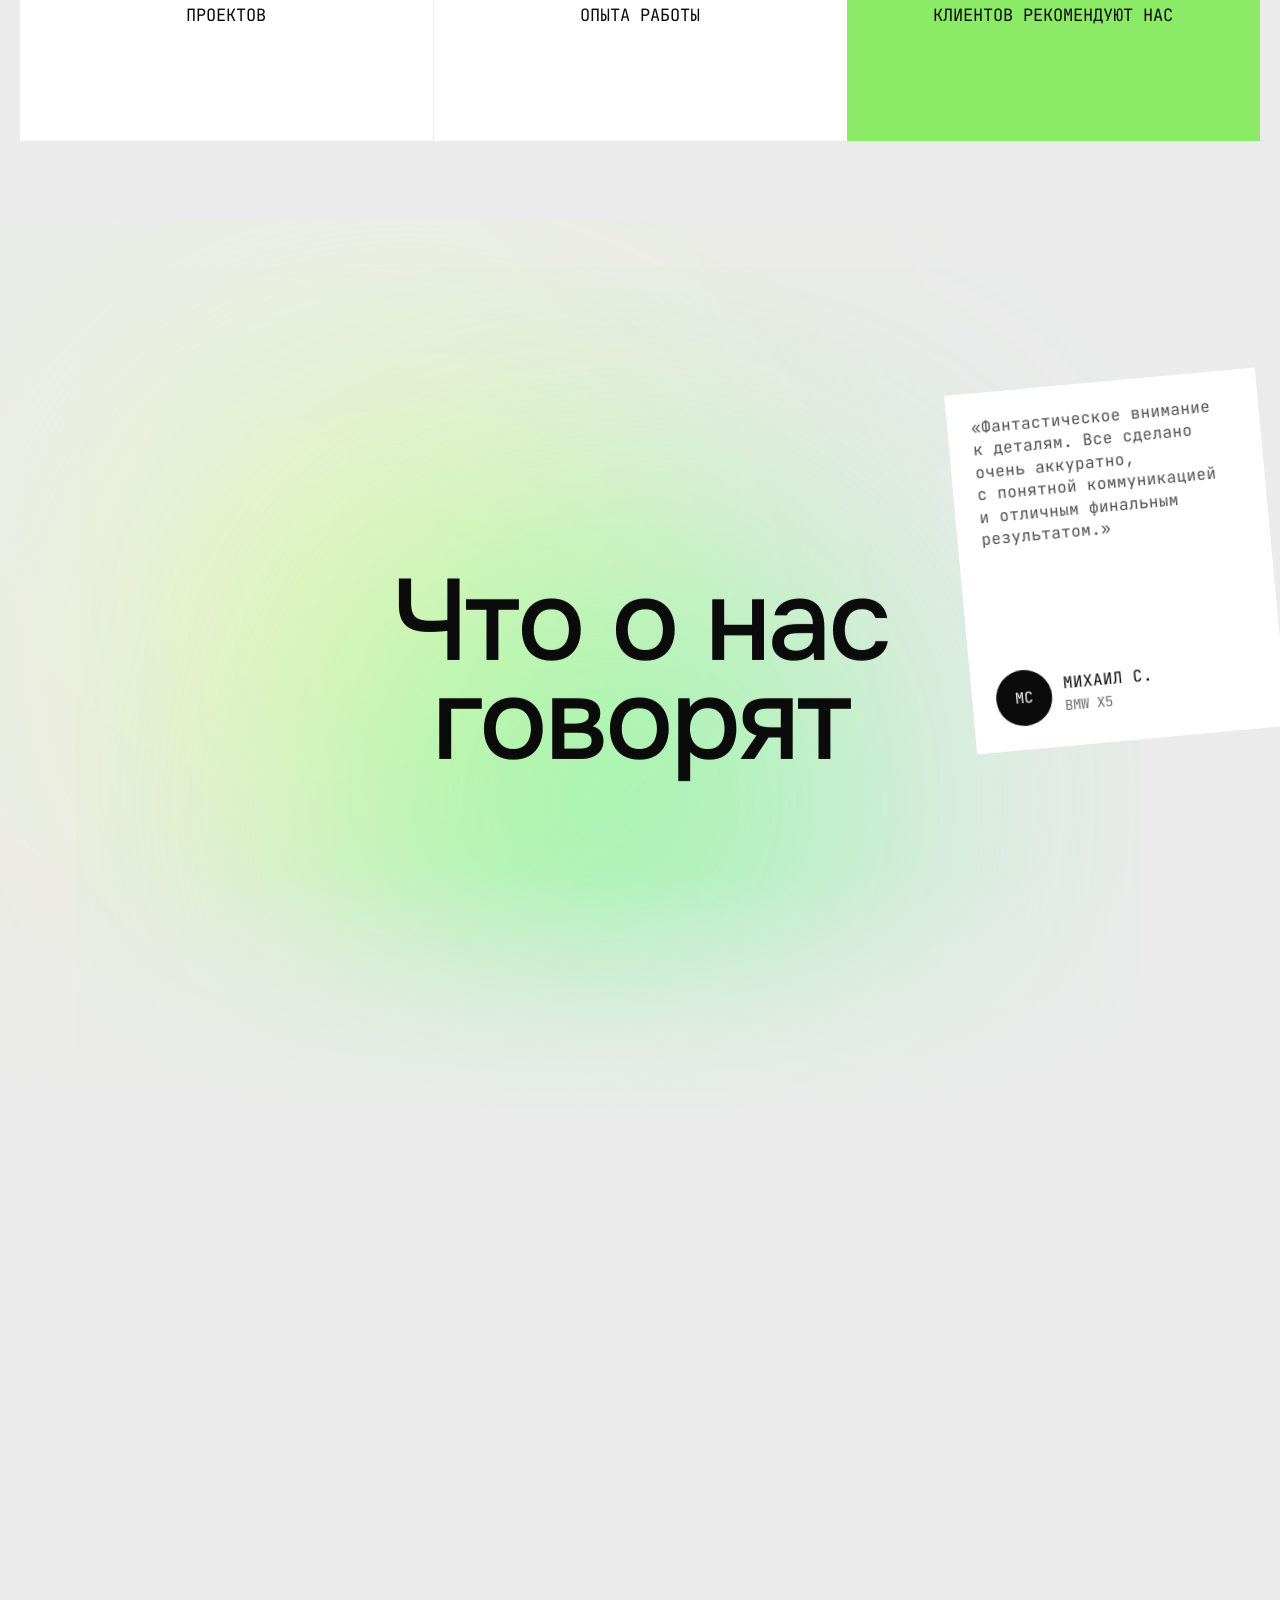
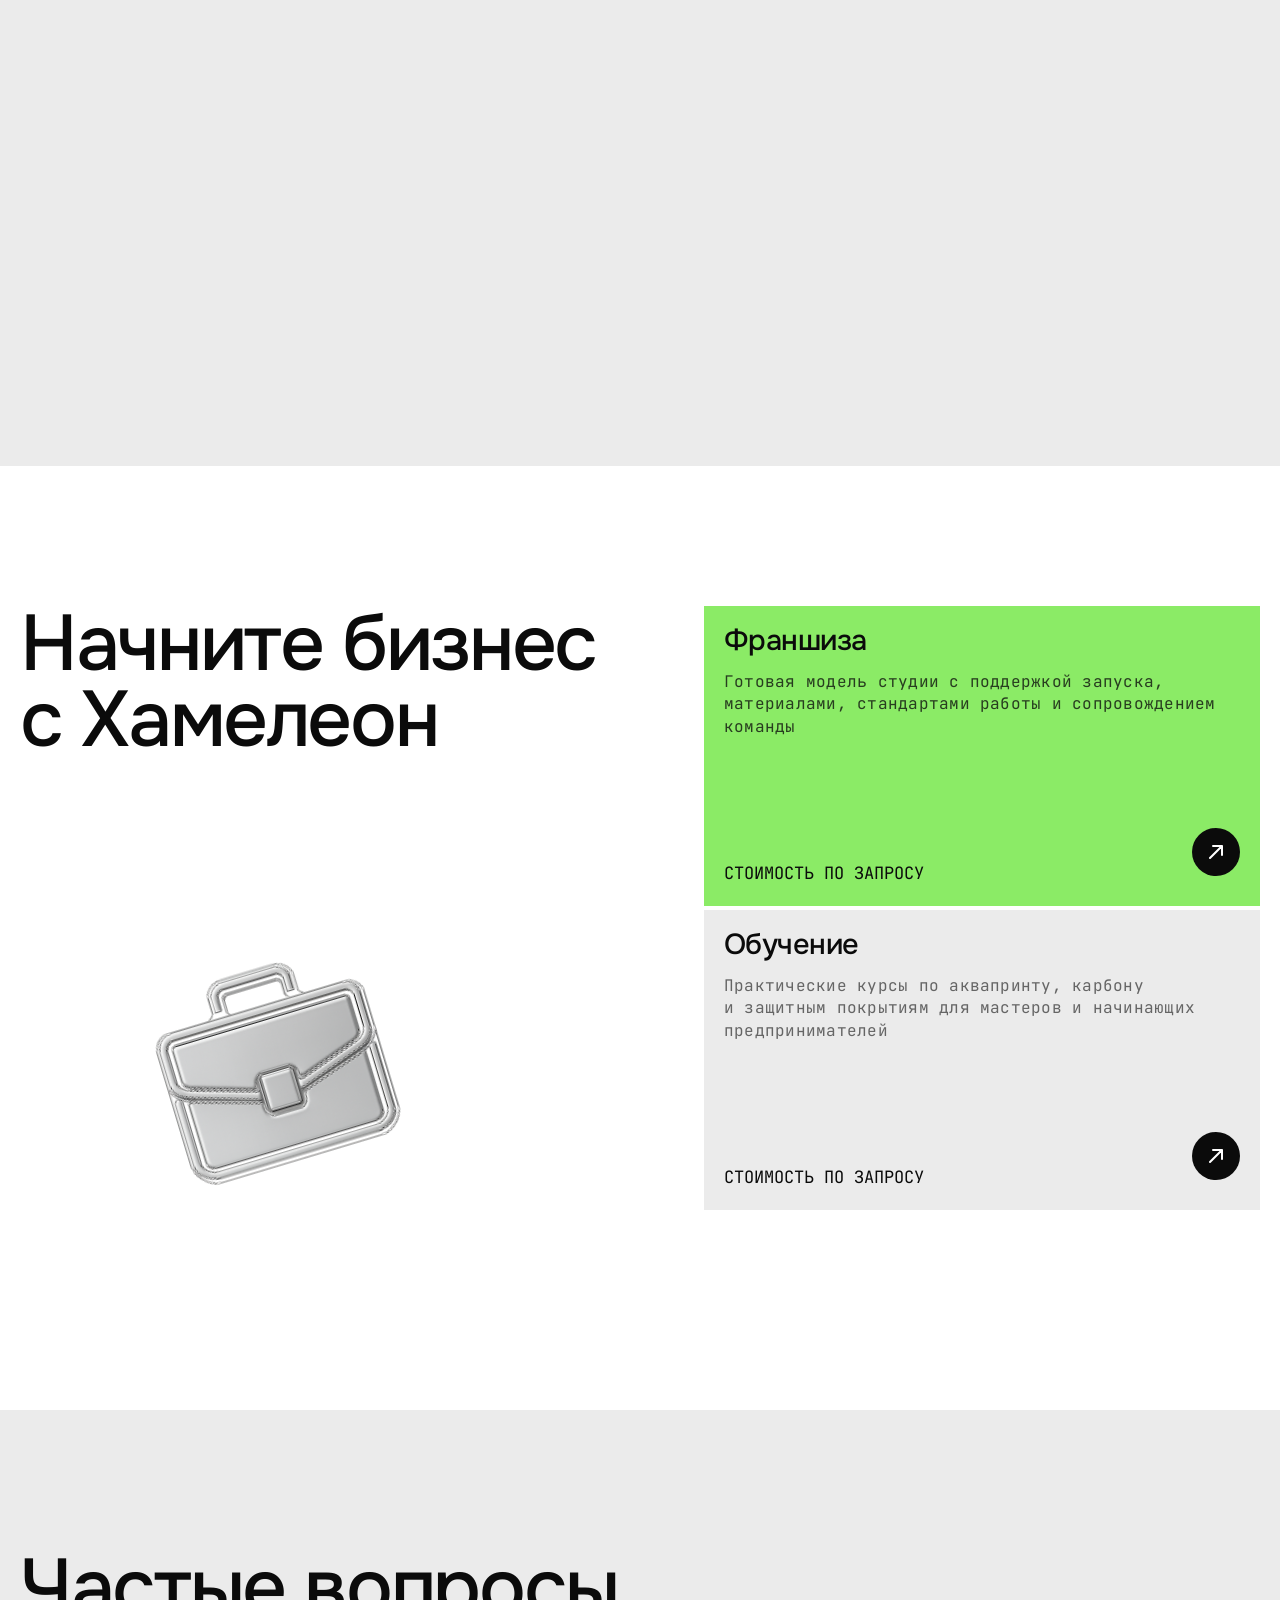
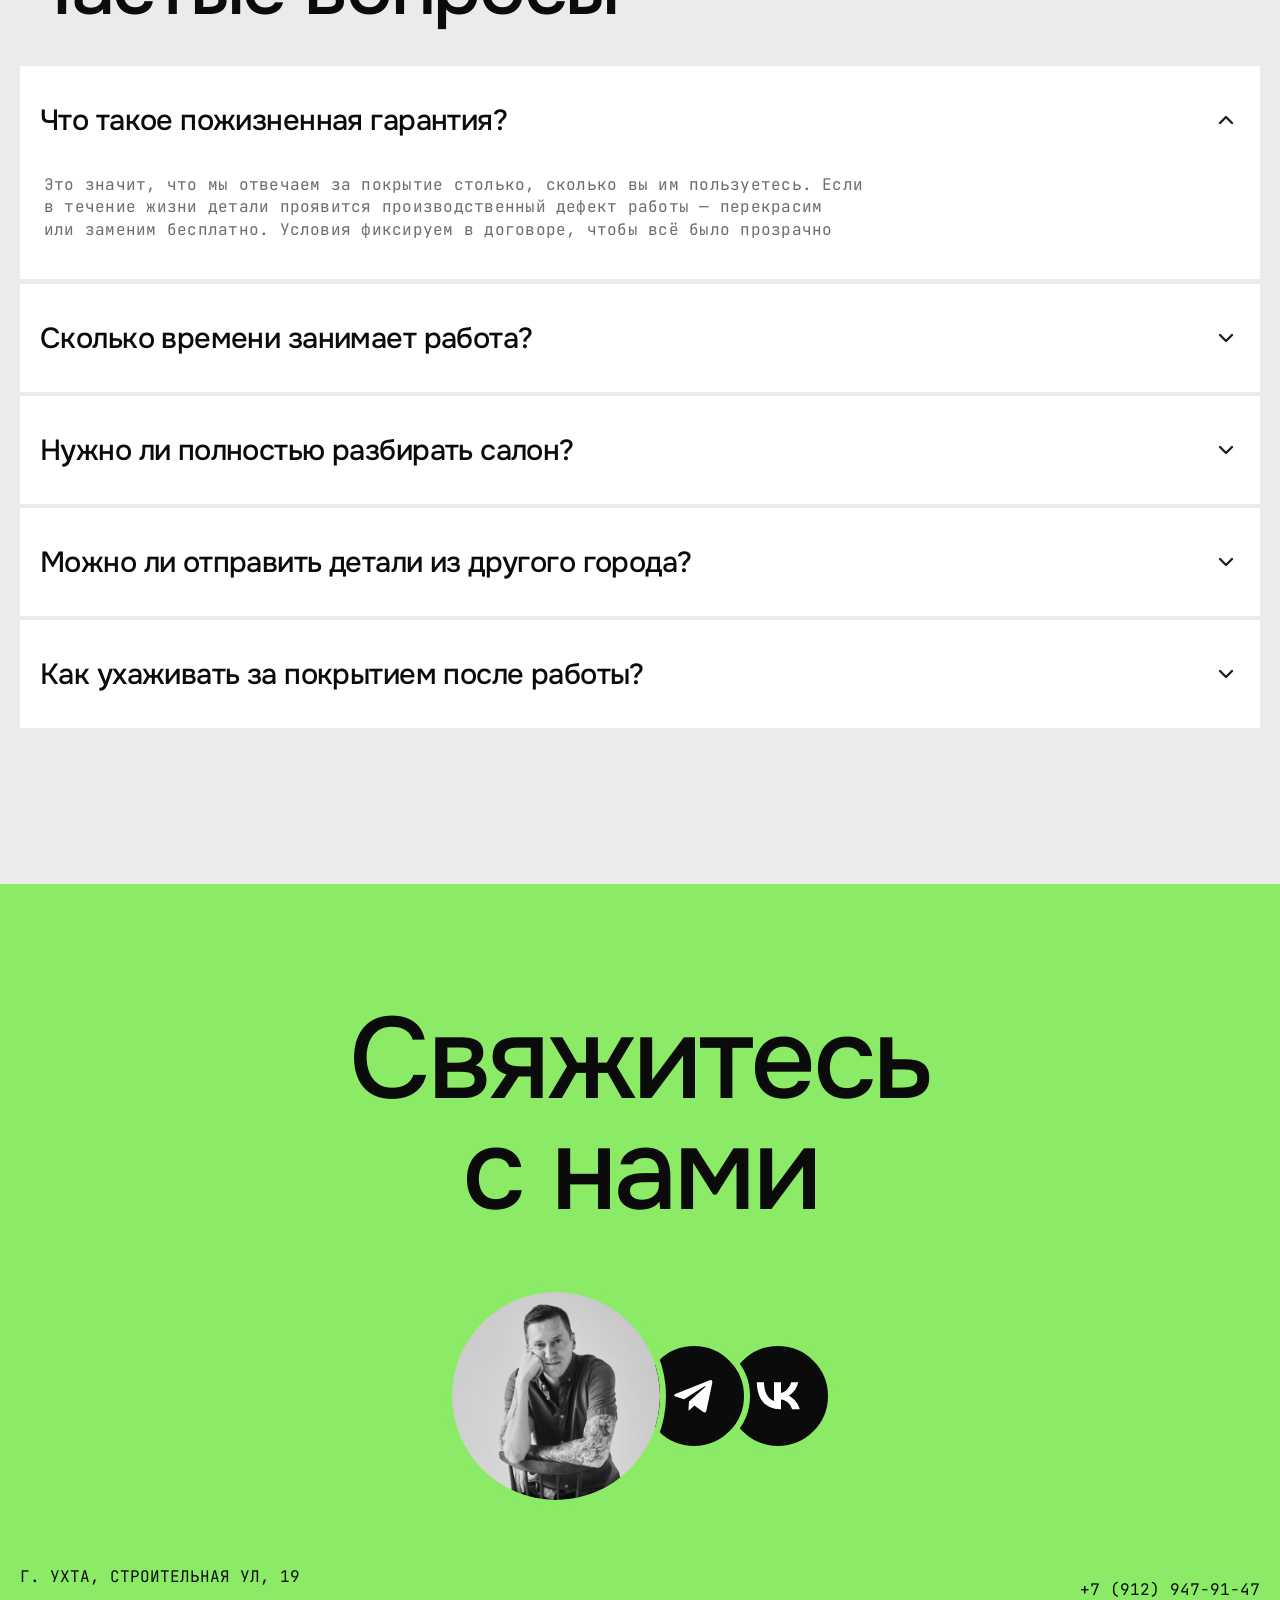
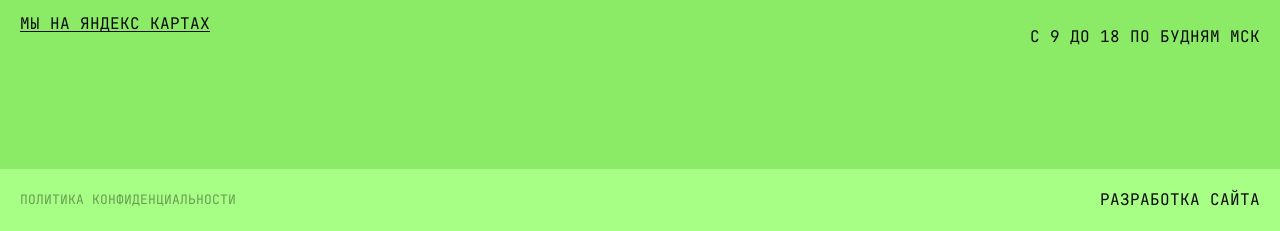
==== commit 2997605e: "Blur-up gallery, earlier reveals, footer hero rebuild Three user requests in one pass:  1. Blur-up (" ====
--- a/index.html
+++ b/index.html
@@ -145,7 +145,7 @@
       href="https://fonts.googleapis.com/css2?family=Onest:wght@500&family=JetBrains+Mono:wght@400;500&display=swap&subset=cyrillic,latin"
       rel="stylesheet"
     />
-    <link rel="stylesheet" href="./styles.css?v=20260714-iter61" />
+    <link rel="stylesheet" href="./styles.css?v=20260717-iter62" />
   </head>
   <body>
     <div class="float-header" data-float-header aria-hidden="true">
@@ -1307,7 +1307,7 @@
               <div class="choice-card-visual choice-card-visual-shield" aria-hidden="true">
                 <div class="choice-card-visual-glow choice-card-visual-glow-violet"></div>
                 <div class="choice-card-visual-asset choice-card-visual-asset-shield">
-                  <img loading="lazy" decoding="async"
+                  <img decoding="async"
                     class="choice-card-visual-img choice-card-visual-img-shield"
                     src="./assets/figma/choice-icon-shield.webp"
                     alt=""
@@ -1328,7 +1328,7 @@
               <div class="choice-card-visual choice-card-visual-doc" aria-hidden="true">
                 <div class="choice-card-visual-glow choice-card-visual-glow-green"></div>
                 <div class="choice-card-visual-asset choice-card-visual-asset-doc">
-                  <img loading="lazy" decoding="async"
+                  <img decoding="async"
                     class="choice-card-visual-img choice-card-visual-img-doc"
                     src="./assets/figma/choice-icon-doc.webp"
                     alt=""
@@ -1347,7 +1347,7 @@
               <div class="choice-card-visual choice-card-visual-star" aria-hidden="true">
                 <div class="choice-card-visual-glow choice-card-visual-glow-blue"></div>
                 <div class="choice-card-visual-asset choice-card-visual-asset-star">
-                  <img loading="lazy" decoding="async"
+                  <img decoding="async"
                     class="choice-card-visual-img choice-card-visual-img-star"
                     src="./assets/figma/choice-icon-star.webp"
                     alt=""
@@ -1750,9 +1750,43 @@
     <footer class="site-footer" aria-labelledby="footer-title">
       <div class="site-footer-main">
         <section id="contacts" class="footer-contact">
-          <h2 id="footer-title" class="footer-contact-title">Свяжитесь с нами</h2>
-
-          <div class="footer-contact-cards">
+          <h2 id="footer-title" class="footer-contact-title">Свяжитесь<br />с нами</h2>
+
+
+          <!-- Центральная композиция: крупный портрет + соцкнопки внахлёст -->
+          <div class="footer-contact-hero">
+            <img loading="lazy" decoding="async"
+              class="footer-contact-hero-photo"
+              src="./assets/figma/about-portrait.png"
+              alt="Евгений Кухаренко"
+            />
+            <a
+              class="footer-contact-hero-icon"
+              href="https://t.me/katerpillar_89"
+              target="_blank"
+              rel="noopener noreferrer"
+              aria-label="Написать в Telegram"
+            >
+              <svg viewBox="0 0 24 24" fill="none" xmlns="http://www.w3.org/2000/svg" aria-hidden="true">
+                <path d="M21.94 4.97L18.78 19.9c-.24 1.05-.86 1.31-1.74.82l-4.81-3.55-2.33 2.24c-.26.26-.47.47-.96.47l.34-4.86 8.84-7.99c.38-.34-.08-.53-.6-.19L6.6 13.71l-4.71-1.47c-1.02-.32-1.04-1.02.21-1.51L20.62 3.4c.85-.32 1.6.21 1.32 1.57Z" fill="currentColor"/>
+              </svg>
+            </a>
+            <a
+              class="footer-contact-hero-icon"
+              href="https://vk.ru/roacheg"
+              target="_blank"
+              rel="noopener noreferrer"
+              aria-label="Написать ВКонтакте"
+            >
+              <svg viewBox="4.5 7 16.5 11" fill="none" xmlns="http://www.w3.org/2000/svg" aria-hidden="true">
+                <path d="M4.8 7.35C4.93 13.65 8.06 17.44 13.56 17.44H13.87V13.84C15.9 14.04 17.43 15.52 18.04 17.44H20.91C20.13 14.58 18.08 13 16.8 12.39C18.08 11.65 19.87 9.84 20.3 7.35H17.69C17.13 9.37 15.48 11.18 13.87 11.35V7.35H11.26V14.36C9.63 13.95 7.57 11.99 7.48 7.35H4.8Z" fill="currentColor"/>
+              </svg>
+            </a>
+          </div>
+
+          <!-- Бриф временно выключен (не удалять — вернём, когда процесс
+               будет готов). hidden прячет обе старые карты целиком. -->
+          <div class="footer-contact-cards" hidden>
             <button
               class="footer-contact-card footer-contact-card-brief"
               type="button"
@@ -2145,6 +2179,6 @@
       </button>
     </div>
 
-    <script type="module" src="./src/app.mjs?v=20260714-iter60"></script>
+    <script type="module" src="./src/app.mjs?v=20260717-iter62"></script>
   </body>
 </html>
--- a/styles.css
+++ b/styles.css
@@ -2056,6 +2056,29 @@
   width: 100%;
   height: 100%;
   object-fit: cover;
+}
+
+/* Blur-up (LQIP): a tiny base64 thumbnail (injected by app.mjs)
+   sits blurred ON TOP of the lazy-loading photo and fades away
+   once the real file arrives. The img itself is never hidden —
+   hiding it made Chrome skip loading the lazy image entirely.
+   blur() halo would show at the edges — scale(1.08) tucks it
+   outside the slide's overflow: hidden. app.mjs removes the
+   placeholder node after the fade completes. */
+.works-lqip {
+  position: absolute;
+  inset: 0;
+  background-size: cover;
+  background-position: center;
+  filter: blur(16px);
+  transform: scale(1.08);
+  pointer-events: none;
+  opacity: 1;
+  transition: opacity 550ms ease;
+}
+
+.works-lqip.bu-done {
+  opacity: 0;
 }
 
 .works-slide-info {
@@ -3995,6 +4018,72 @@
   /* Brief on the left, "Напишите нам" plate on the right. */
   grid-template-columns: repeat(2, minmax(0, 1fr));
   gap: 4px;
+}
+
+/* The whole cards row is parked with [hidden] while the brief flow
+   is on hold — grid display above must not resurrect it. */
+.footer-contact-cards[hidden] {
+  display: none;
+}
+
+/* ============================================================ */
+/* Footer hero: big portrait + TG/VK circles, overlapping stack  */
+/* ============================================================ */
+.footer-contact-hero {
+  display: flex;
+  align-items: center;
+  justify-content: center;
+}
+
+.footer-contact-hero-photo {
+  width: 220px;
+  height: 220px;
+  border-radius: 999px;
+  object-fit: cover;
+  object-position: center top;
+  /* Ring in the section's own green so the overlap reads as a
+     clean "cut-out" between the stacked circles. */
+  border: 6px solid #8beb66;
+  position: relative;
+  z-index: 3;
+  flex: 0 0 auto;
+}
+
+.footer-contact-hero-icon {
+  display: inline-flex;
+  align-items: center;
+  justify-content: center;
+  width: 112px;
+  height: 112px;
+  border-radius: 999px;
+  background: #0b0b0b;
+  color: #ffffff;
+  border: 6px solid #8beb66;
+  margin-left: -28px;
+  text-decoration: none;
+  flex: 0 0 auto;
+  position: relative;
+  transition:
+    background-color 180ms ease,
+    transform 180ms ease;
+}
+
+/* Stack order: photo on top, TG under it, VK under TG. */
+.footer-contact-hero-icon:nth-of-type(1) { z-index: 2; }
+.footer-contact-hero-icon:nth-of-type(2) { z-index: 1; }
+
+.footer-contact-hero-icon svg {
+  width: 44px;
+  height: 44px;
+}
+
+@media (hover: hover) and (pointer: fine) {
+  .footer-contact-hero-icon:hover,
+  .footer-contact-hero-icon:focus-visible {
+    background: #313131;
+    transform: scale(1.05);
+    outline: none;
+  }
 }
 
 .footer-contact-card {
@@ -10221,4 +10310,40 @@
     width: 28px;
     height: 28px;
   }
-}
+
+  /* Footer hero scales up with the wide-screen type bump. */
+  .footer-contact-hero-photo {
+    width: 280px;
+    height: 280px;
+    border-width: 8px;
+  }
+  .footer-contact-hero-icon {
+    width: 140px;
+    height: 140px;
+    border-width: 8px;
+    margin-left: -36px;
+  }
+  .footer-contact-hero-icon svg {
+    width: 56px;
+    height: 56px;
+  }
+}
+
+/* Footer hero on phones: same overlap, pocket-sized. */
+@media (max-width: 720px) {
+  .footer-contact-hero-photo {
+    width: 150px;
+    height: 150px;
+    border-width: 4px;
+  }
+  .footer-contact-hero-icon {
+    width: 80px;
+    height: 80px;
+    border-width: 4px;
+    margin-left: -20px;
+  }
+  .footer-contact-hero-icon svg {
+    width: 32px;
+    height: 32px;
+  }
+}
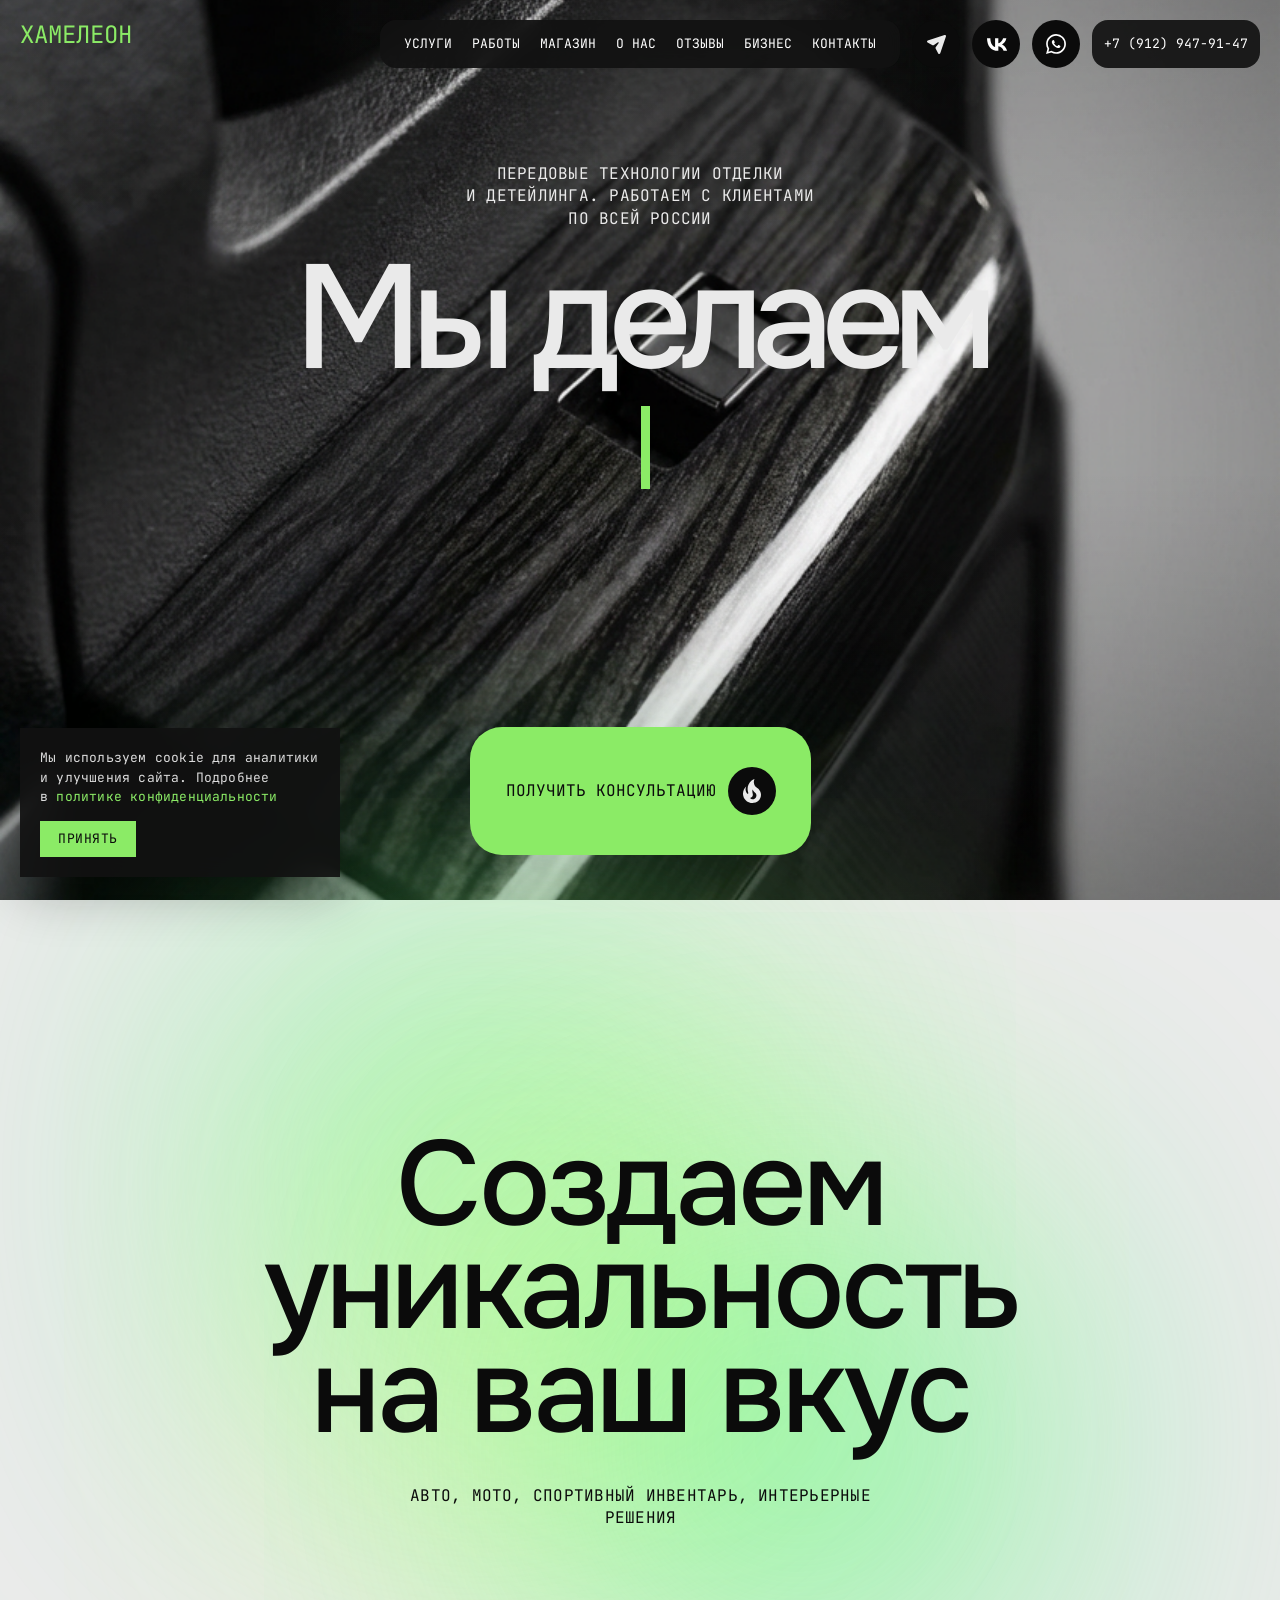
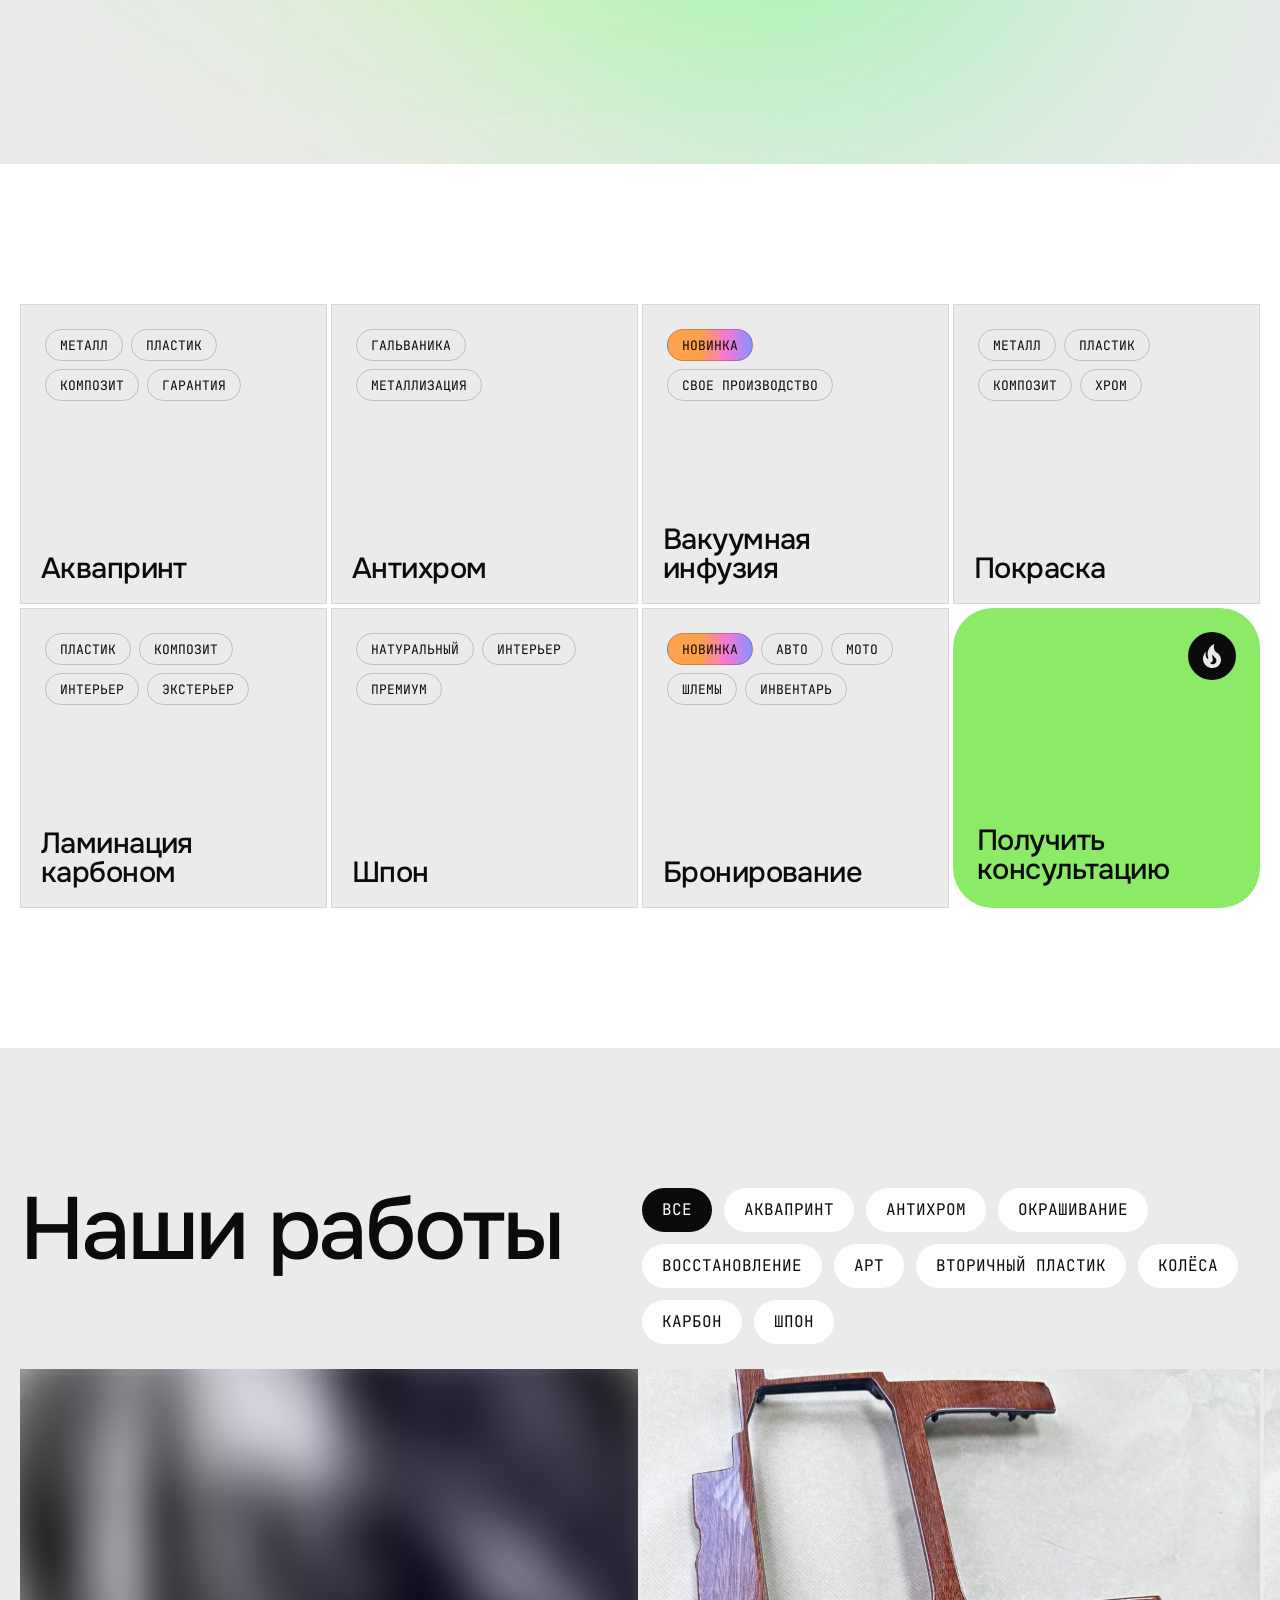
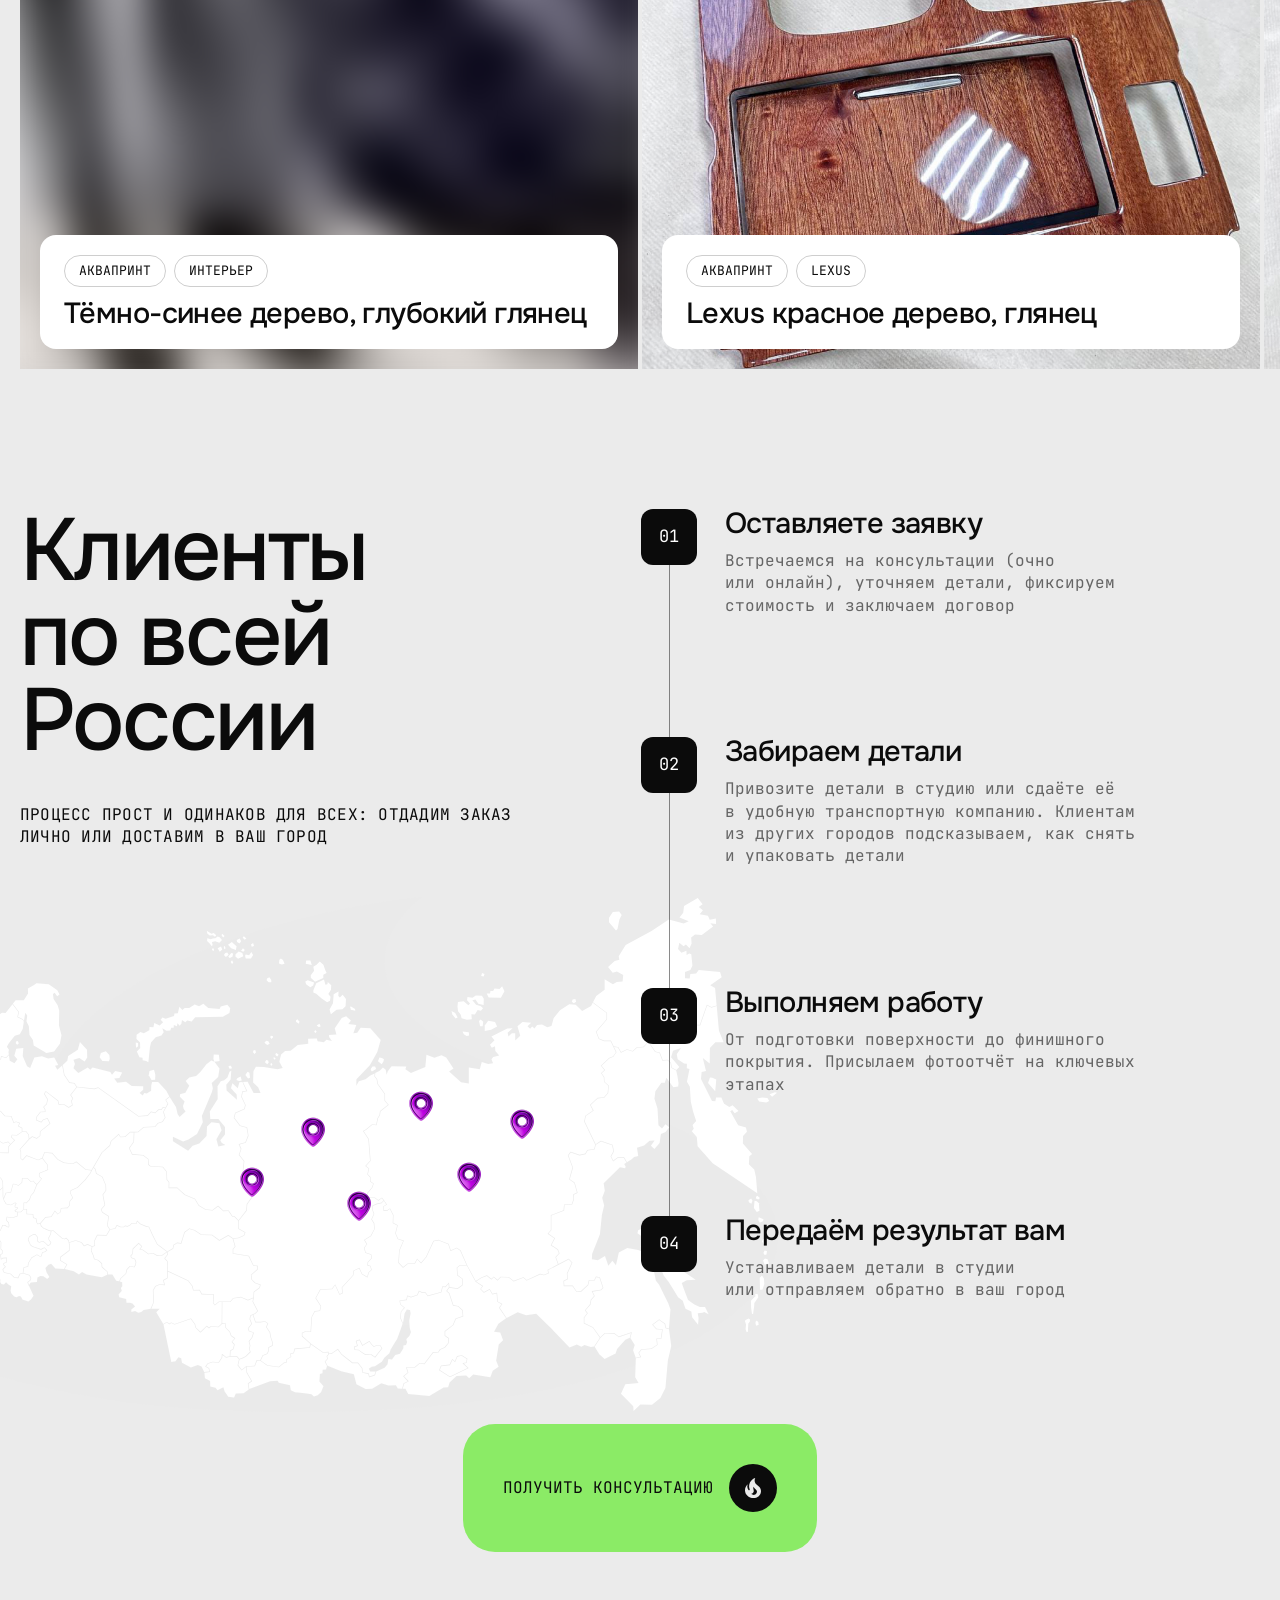
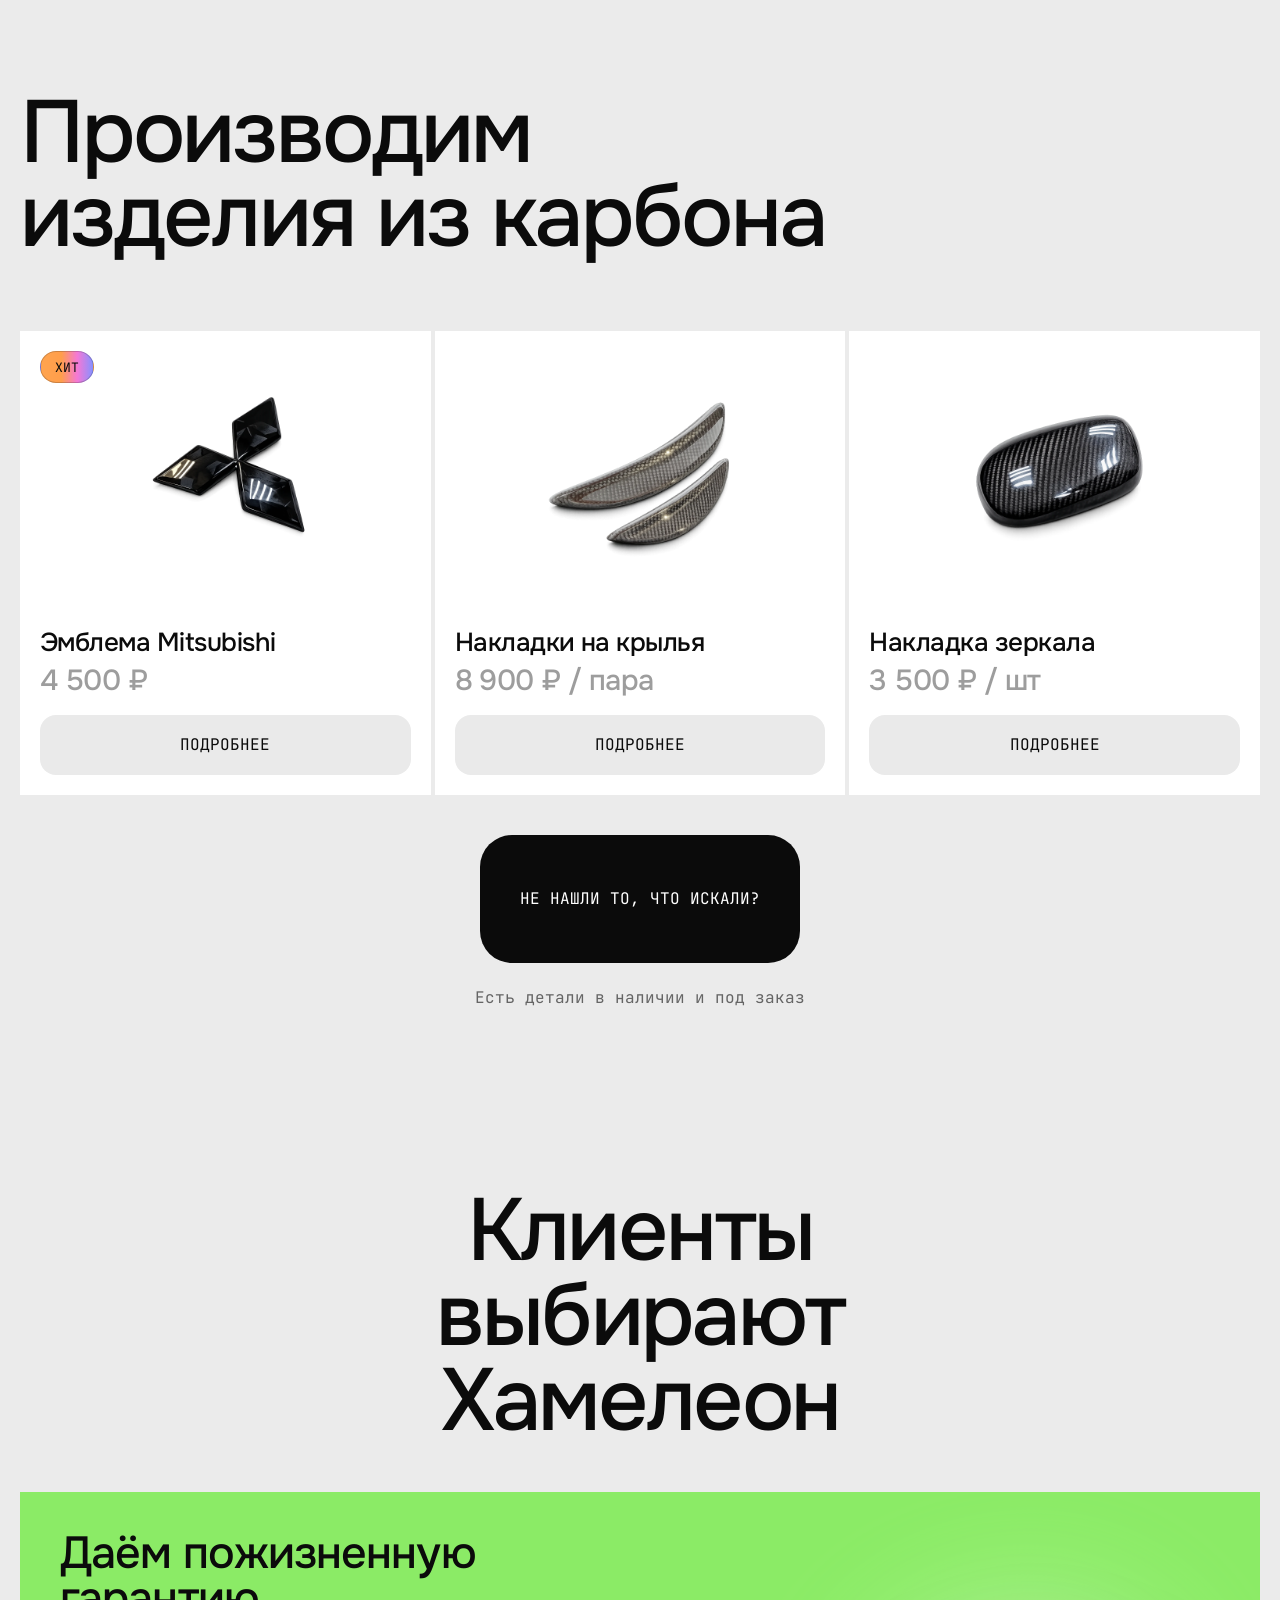
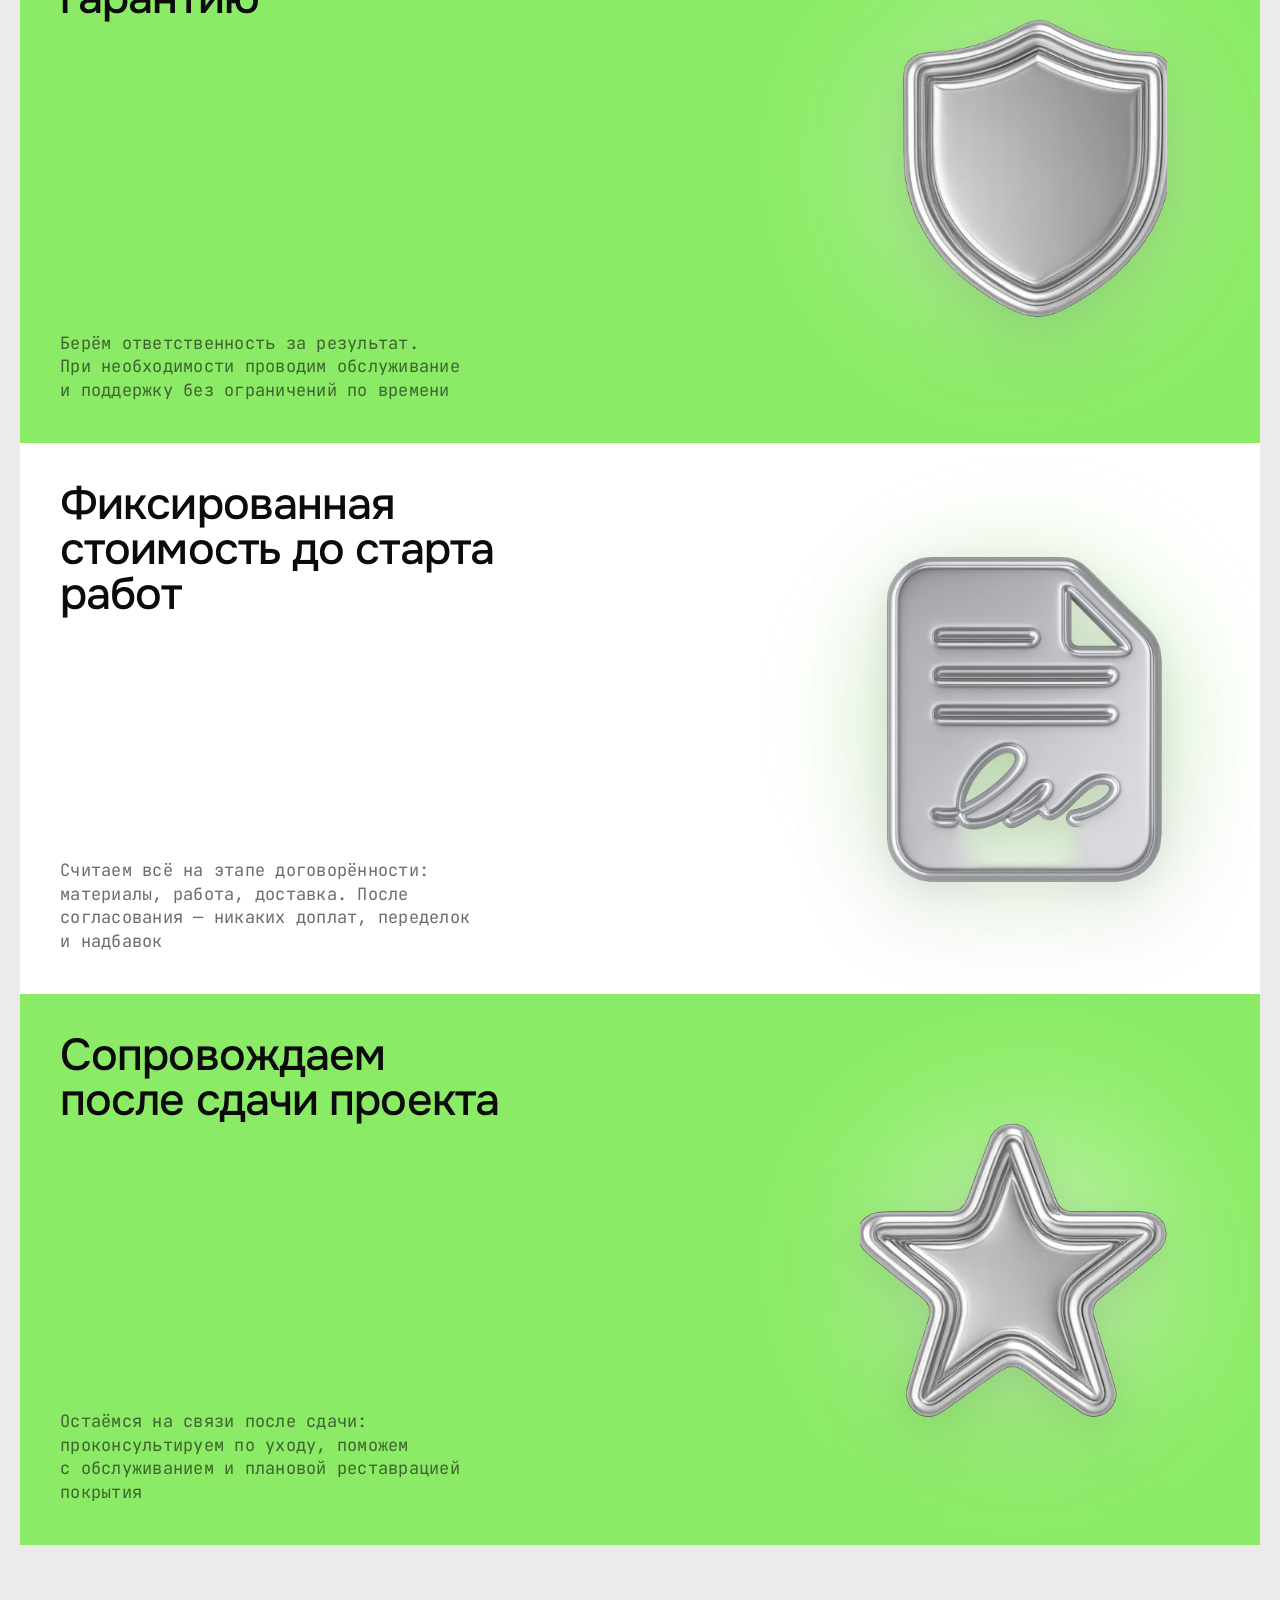
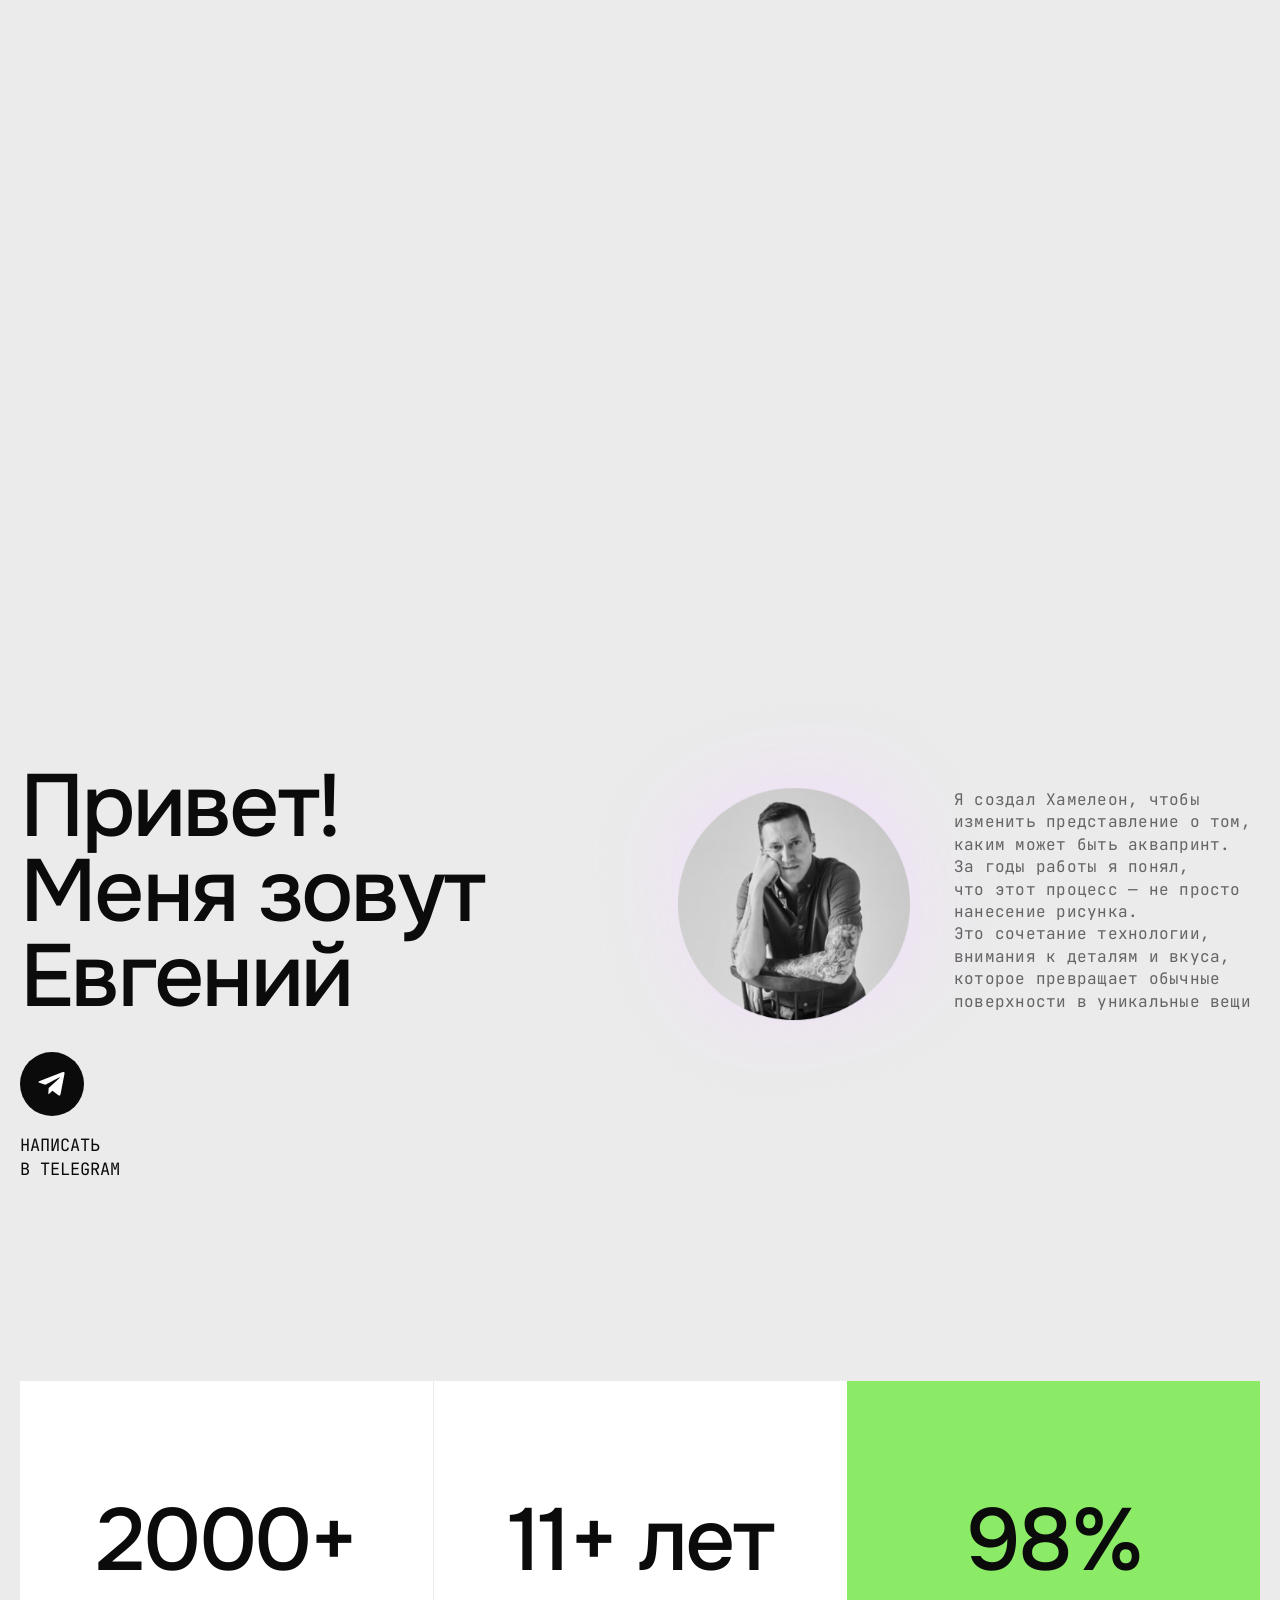
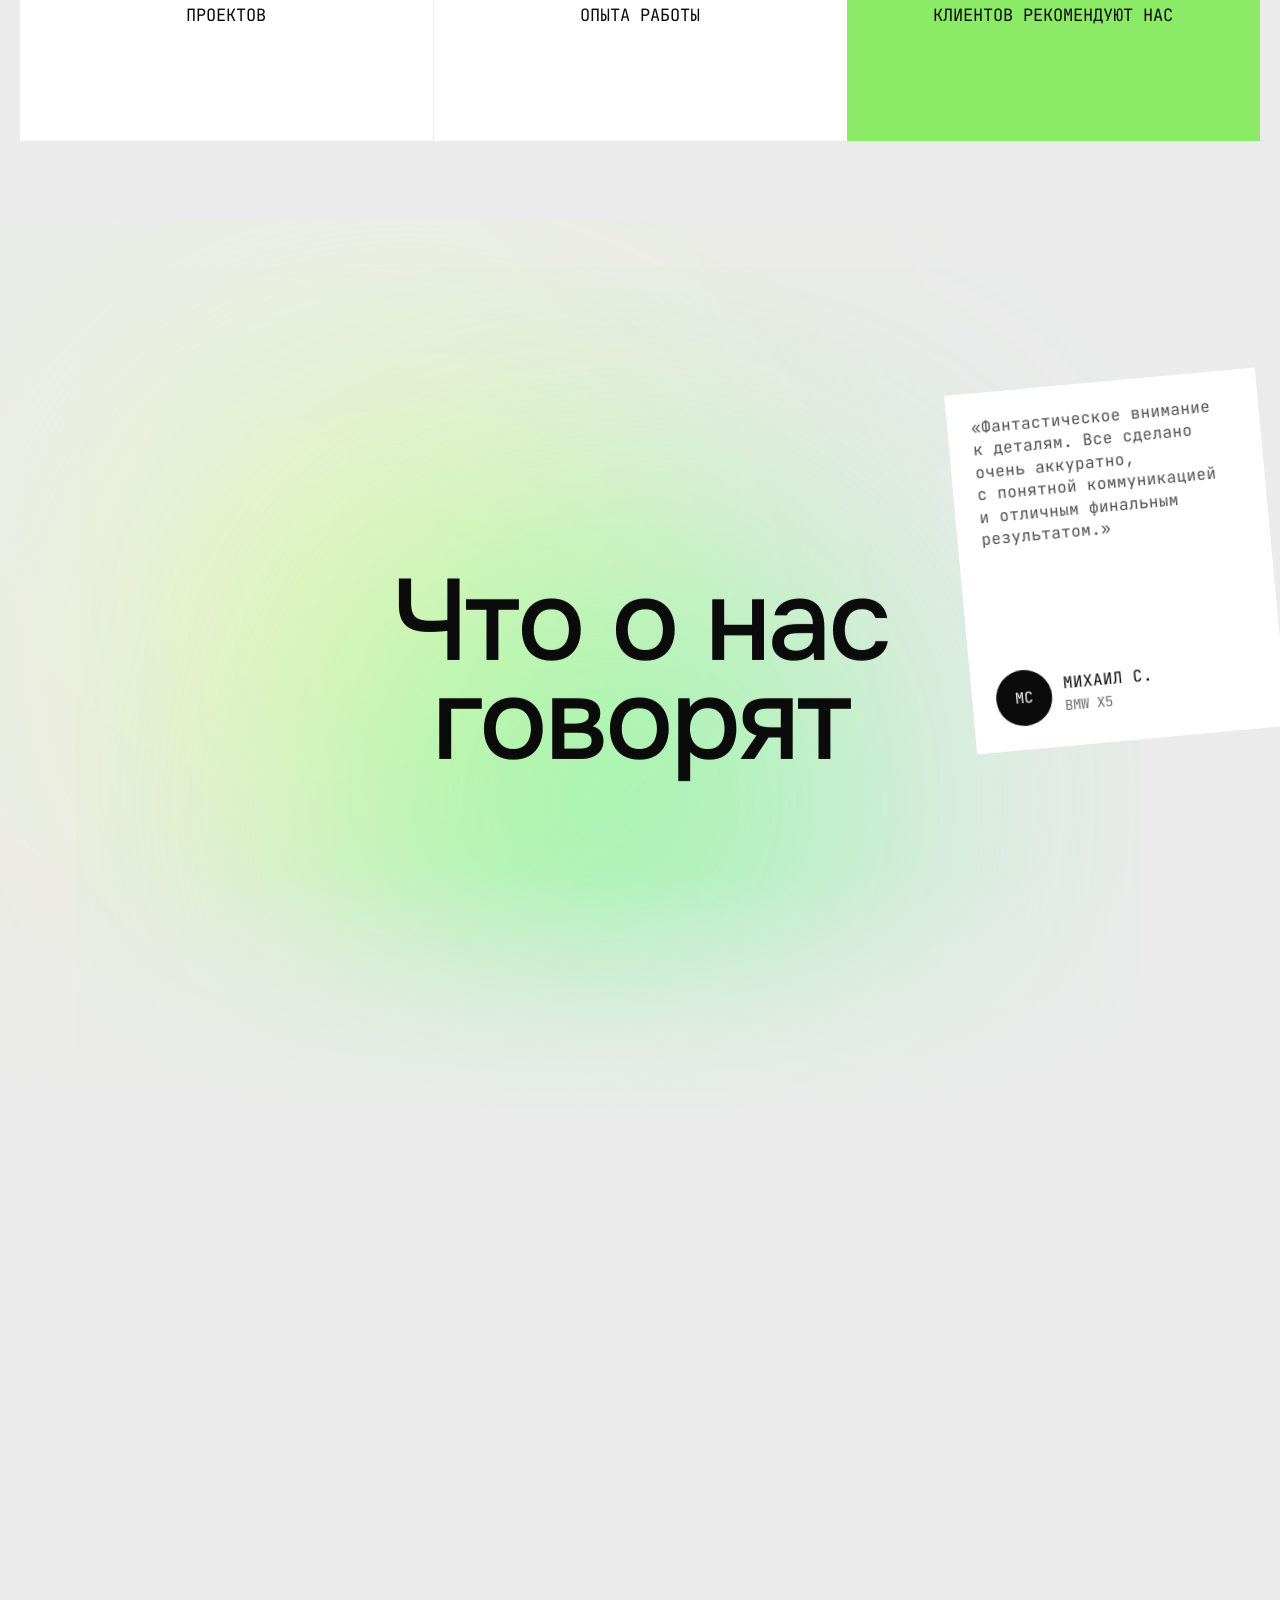
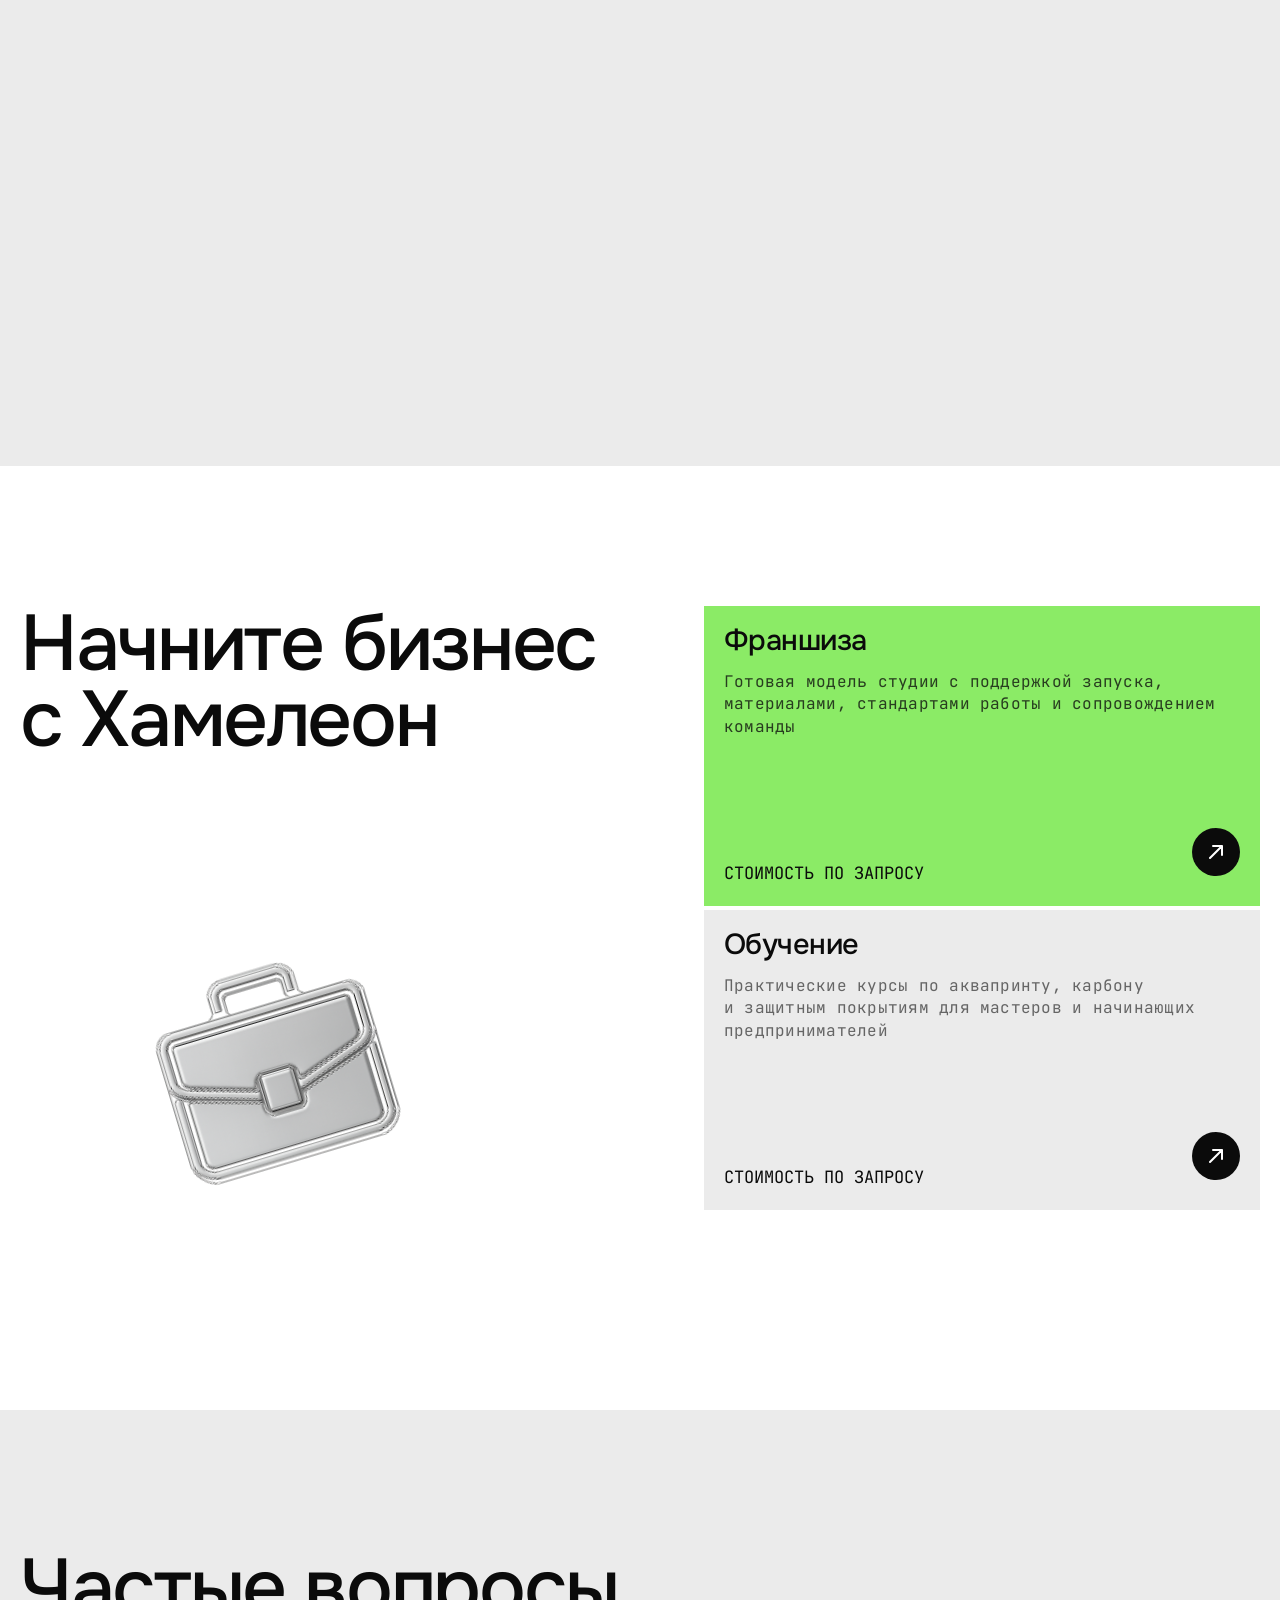
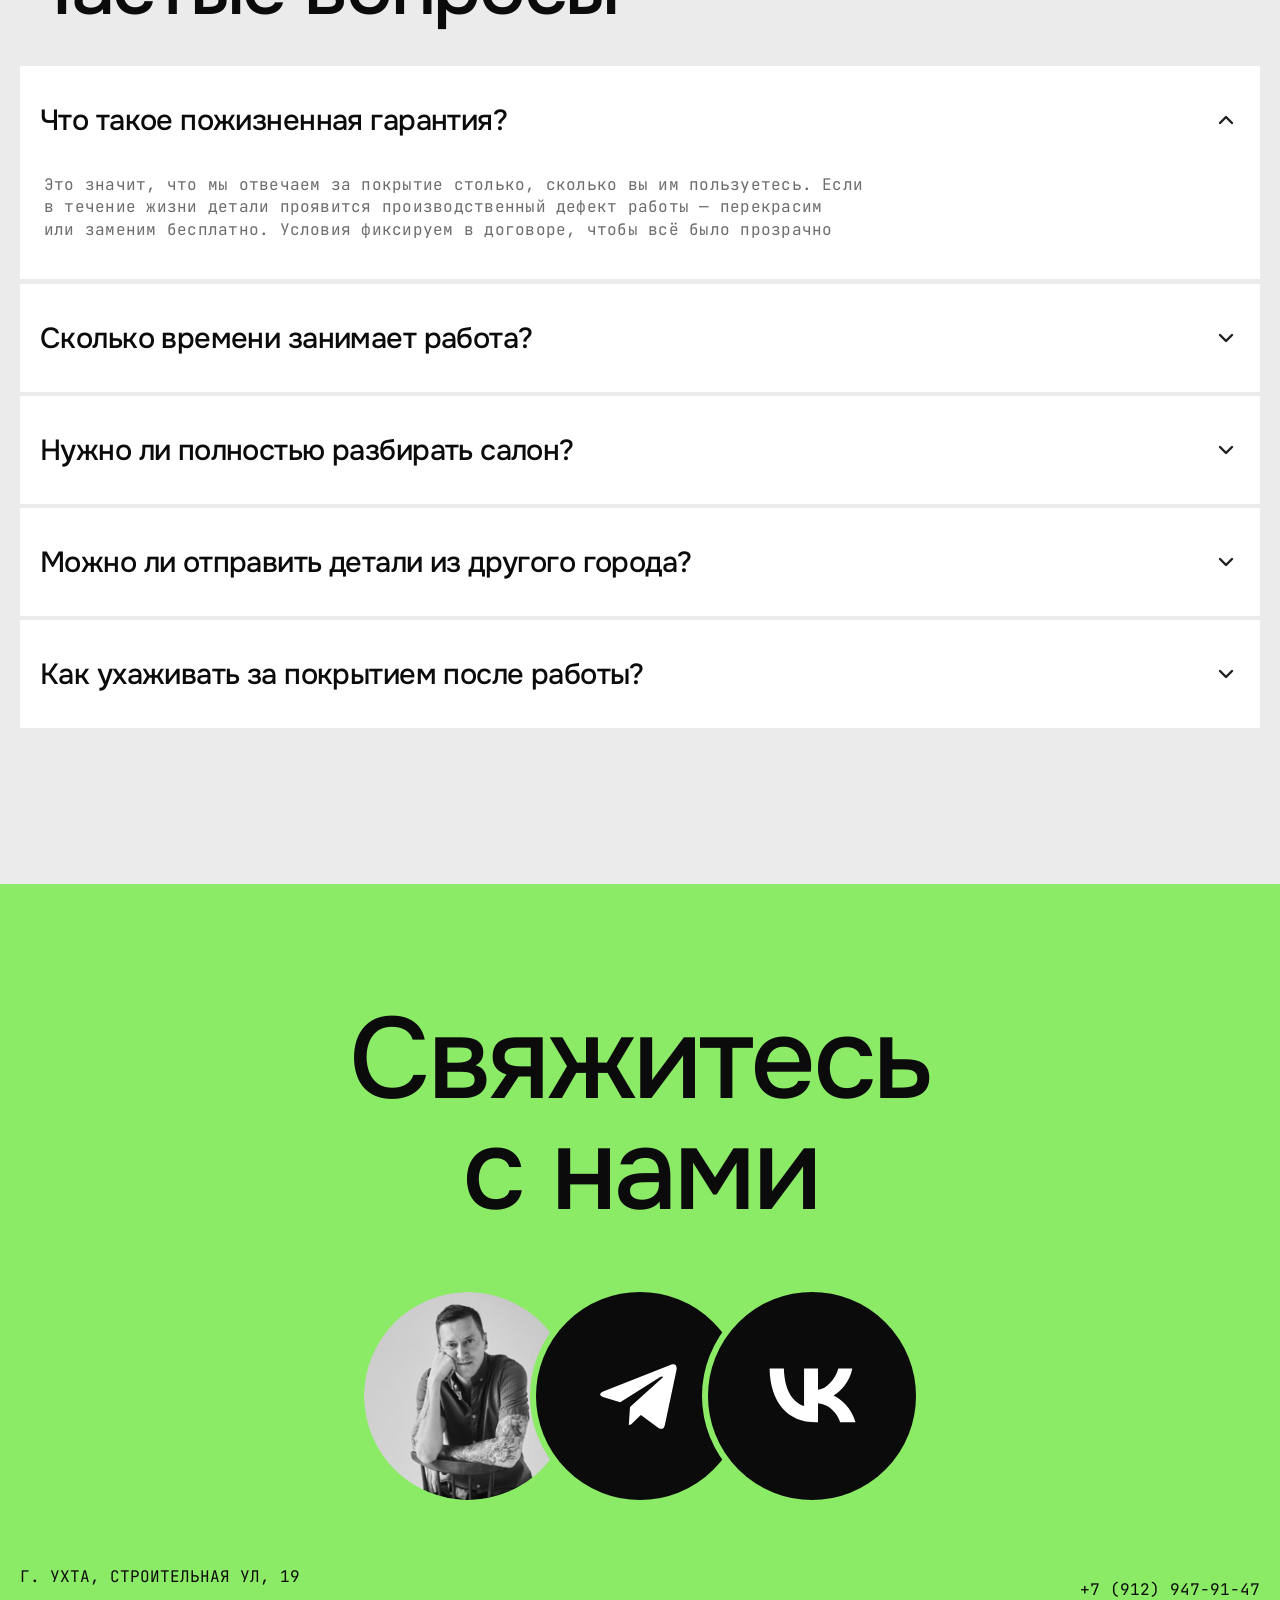
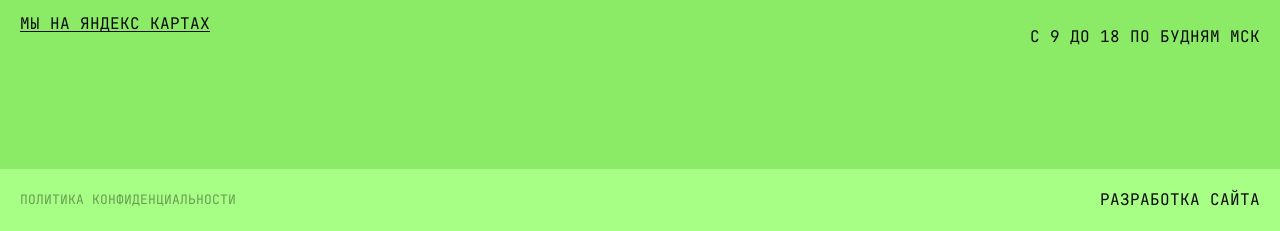
==== commit 995d9d9d: "Footer trio: icons same size as the portrait, overlapping onto it Per review — the small satellite i" ====
--- a/index.html
+++ b/index.html
@@ -1755,7 +1755,7 @@
 
           <!-- Центральная композиция: крупный портрет + соцкнопки внахлёст -->
           <div class="footer-contact-hero">
-            <img loading="lazy" decoding="async"
+            <img decoding="async"
               class="footer-contact-hero-photo"
               src="./assets/figma/about-portrait.png"
               alt="Евгений Кухаренко"
--- a/styles.css
+++ b/styles.css
@@ -4045,7 +4045,8 @@
      clean "cut-out" between the stacked circles. */
   border: 6px solid #8beb66;
   position: relative;
-  z-index: 3;
+  /* Bottom of the stack — the icons overlap ONTO the photo. */
+  z-index: 1;
   flex: 0 0 auto;
 }
 
@@ -4053,13 +4054,15 @@
   display: inline-flex;
   align-items: center;
   justify-content: center;
-  width: 112px;
-  height: 112px;
+  /* Same diameter as the portrait — three equal circles overlap
+     into one bold centered trio (photo + the two channels). */
+  width: 220px;
+  height: 220px;
   border-radius: 999px;
   background: #0b0b0b;
   color: #ffffff;
   border: 6px solid #8beb66;
-  margin-left: -28px;
+  margin-left: -48px;
   text-decoration: none;
   flex: 0 0 auto;
   position: relative;
@@ -4068,13 +4071,13 @@
     transform 180ms ease;
 }
 
-/* Stack order: photo on top, TG under it, VK under TG. */
+/* Stack order: each icon overlaps ONTO the circle to its left. */
 .footer-contact-hero-icon:nth-of-type(1) { z-index: 2; }
-.footer-contact-hero-icon:nth-of-type(2) { z-index: 1; }
+.footer-contact-hero-icon:nth-of-type(2) { z-index: 3; }
 
 .footer-contact-hero-icon svg {
-  width: 44px;
-  height: 44px;
+  width: 88px;
+  height: 88px;
 }
 
 @media (hover: hover) and (pointer: fine) {
@@ -10318,32 +10321,32 @@
     border-width: 8px;
   }
   .footer-contact-hero-icon {
-    width: 140px;
-    height: 140px;
+    width: 280px;
+    height: 280px;
     border-width: 8px;
-    margin-left: -36px;
+    margin-left: -60px;
   }
   .footer-contact-hero-icon svg {
-    width: 56px;
-    height: 56px;
-  }
-}
-
-/* Footer hero on phones: same overlap, pocket-sized. */
+    width: 112px;
+    height: 112px;
+  }
+}
+
+/* Footer hero on phones: three equal circles sized to fit 375. */
 @media (max-width: 720px) {
   .footer-contact-hero-photo {
-    width: 150px;
-    height: 150px;
+    width: 130px;
+    height: 130px;
     border-width: 4px;
   }
   .footer-contact-hero-icon {
-    width: 80px;
-    height: 80px;
+    width: 130px;
+    height: 130px;
     border-width: 4px;
-    margin-left: -20px;
+    margin-left: -32px;
   }
   .footer-contact-hero-icon svg {
-    width: 32px;
-    height: 32px;
-  }
-}
+    width: 52px;
+    height: 52px;
+  }
+}
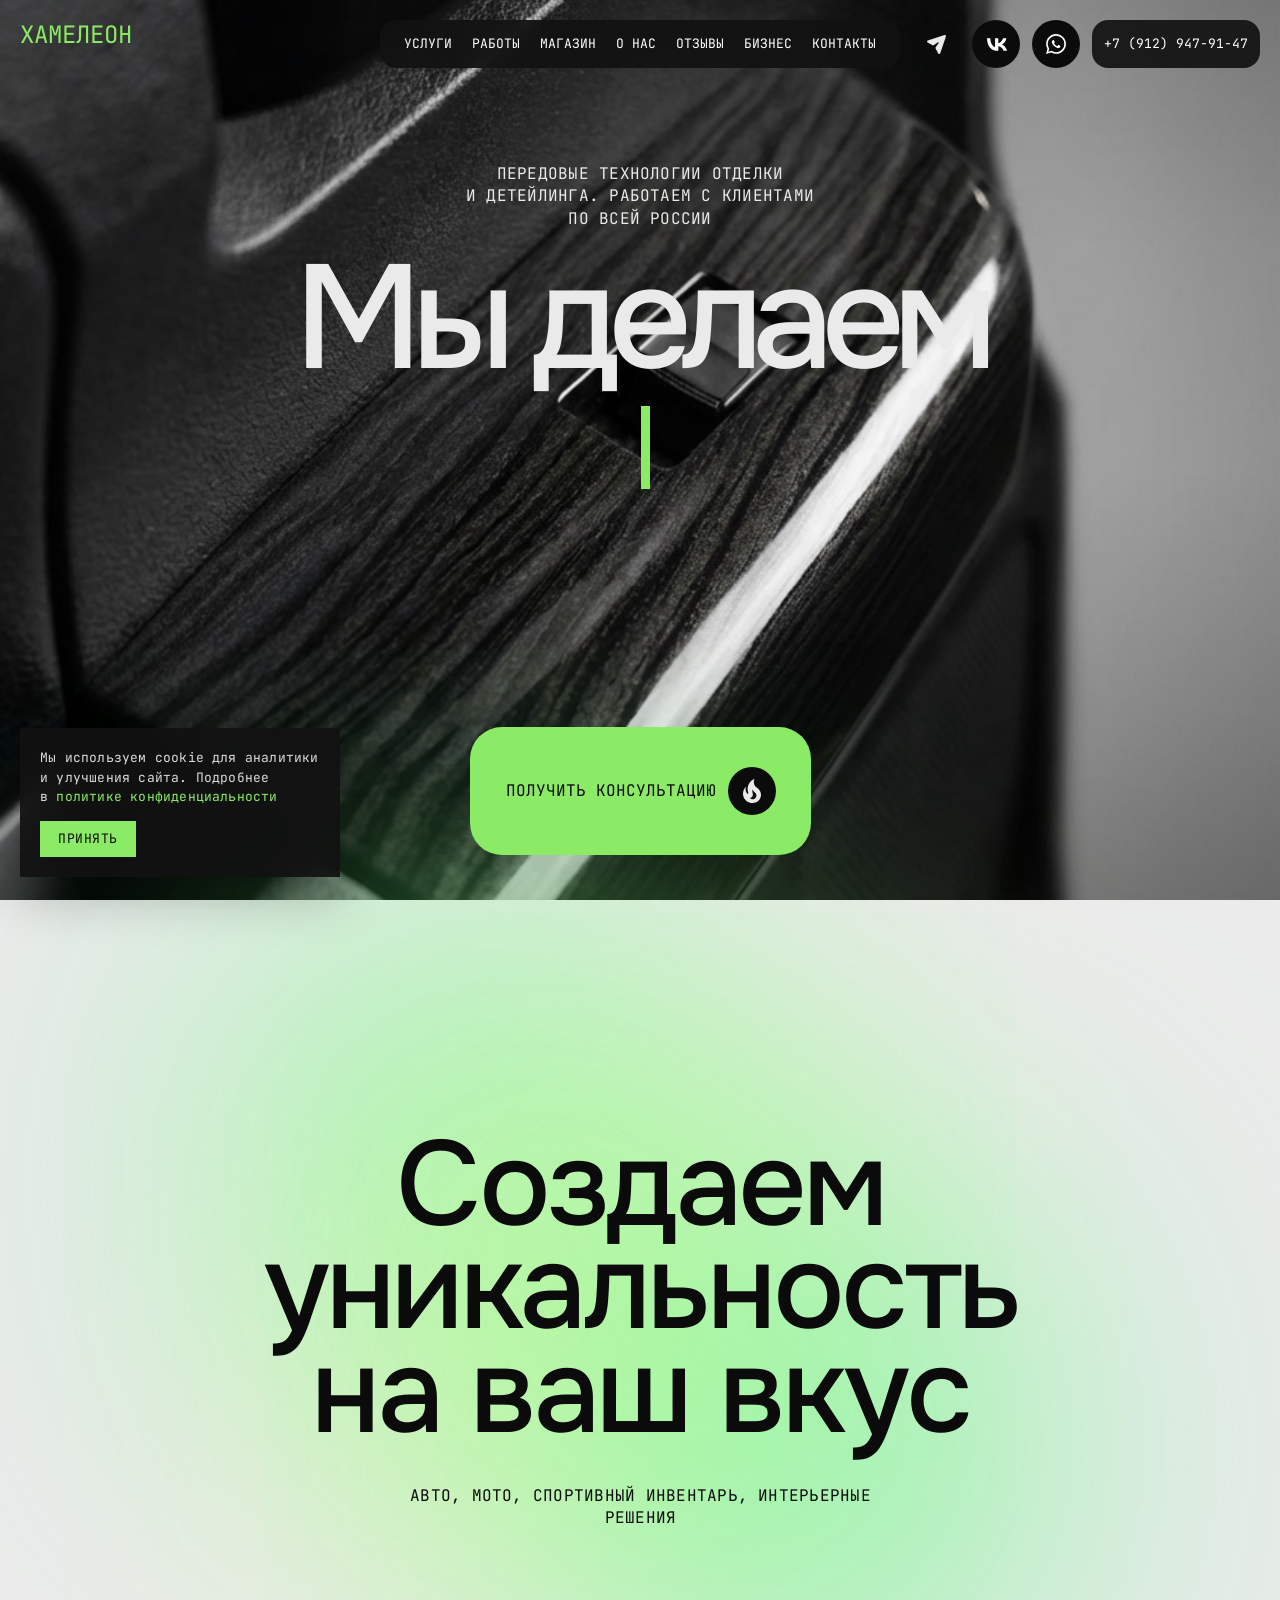
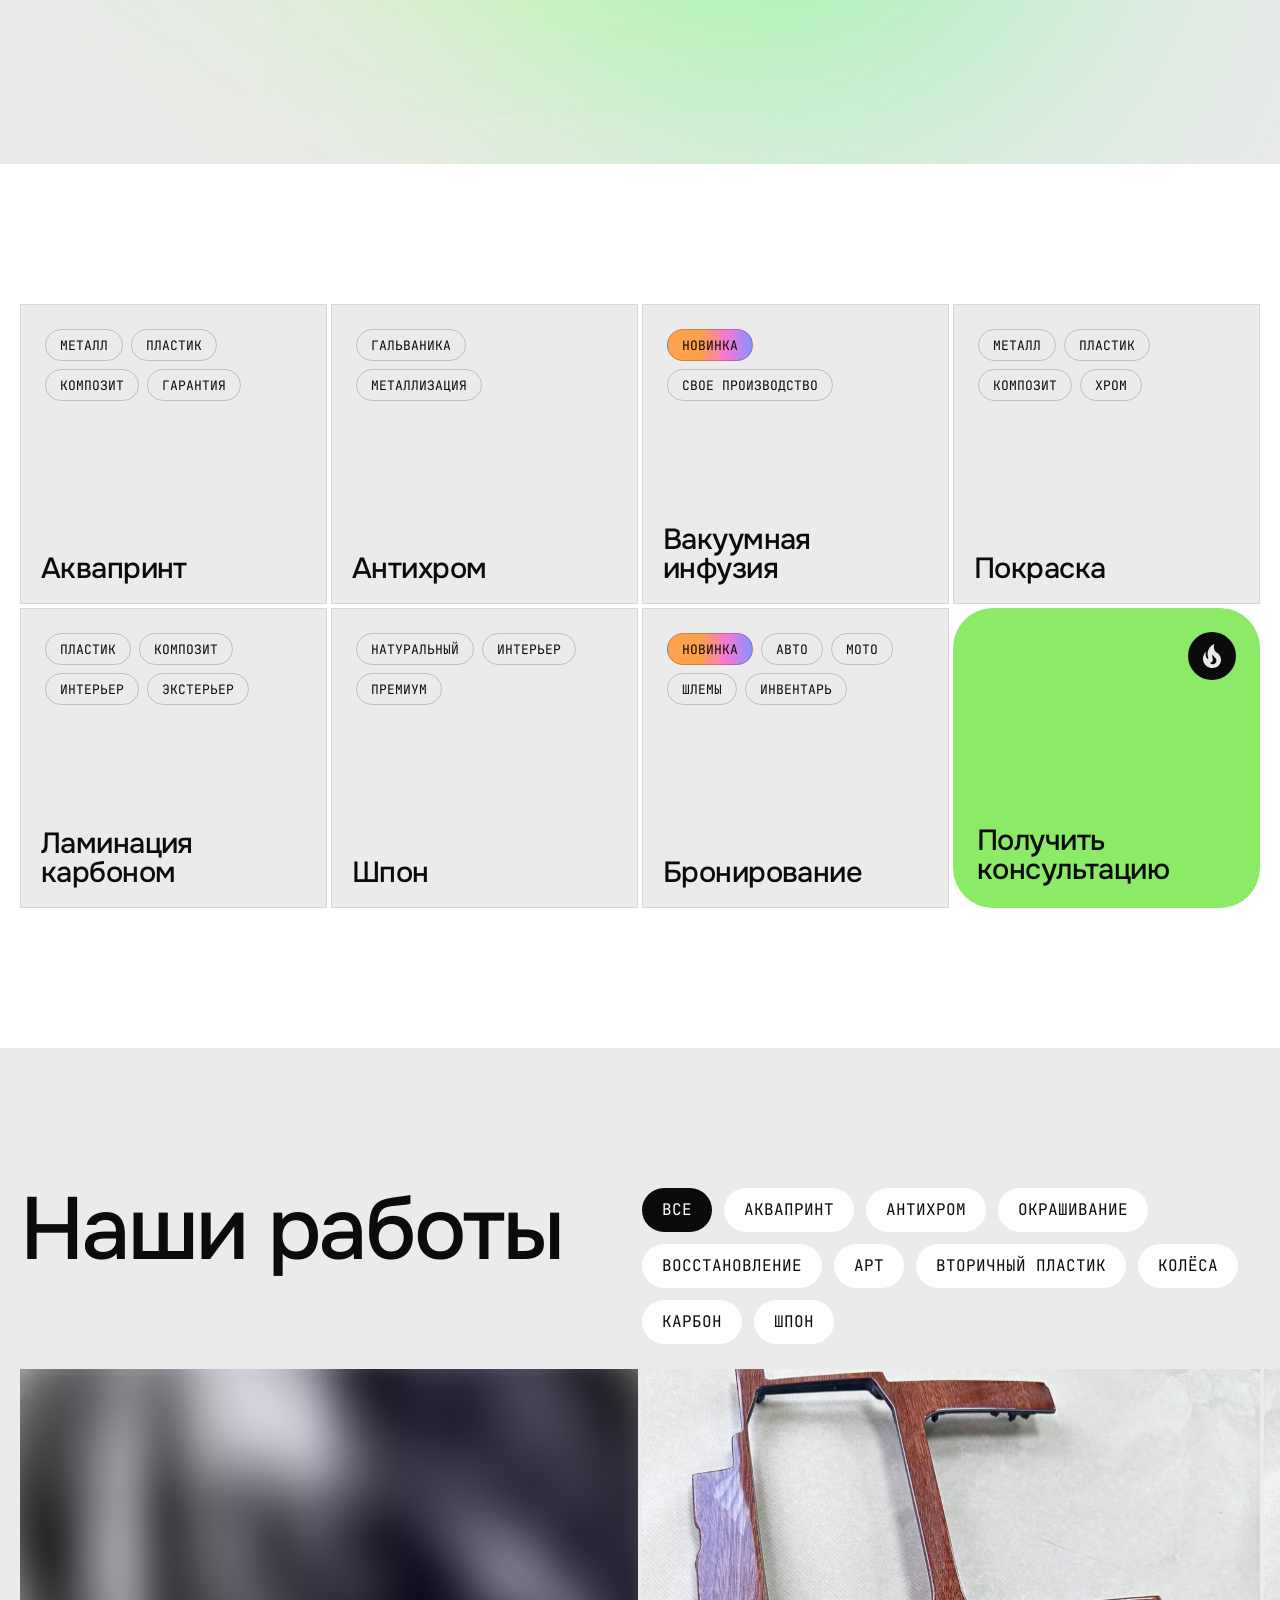
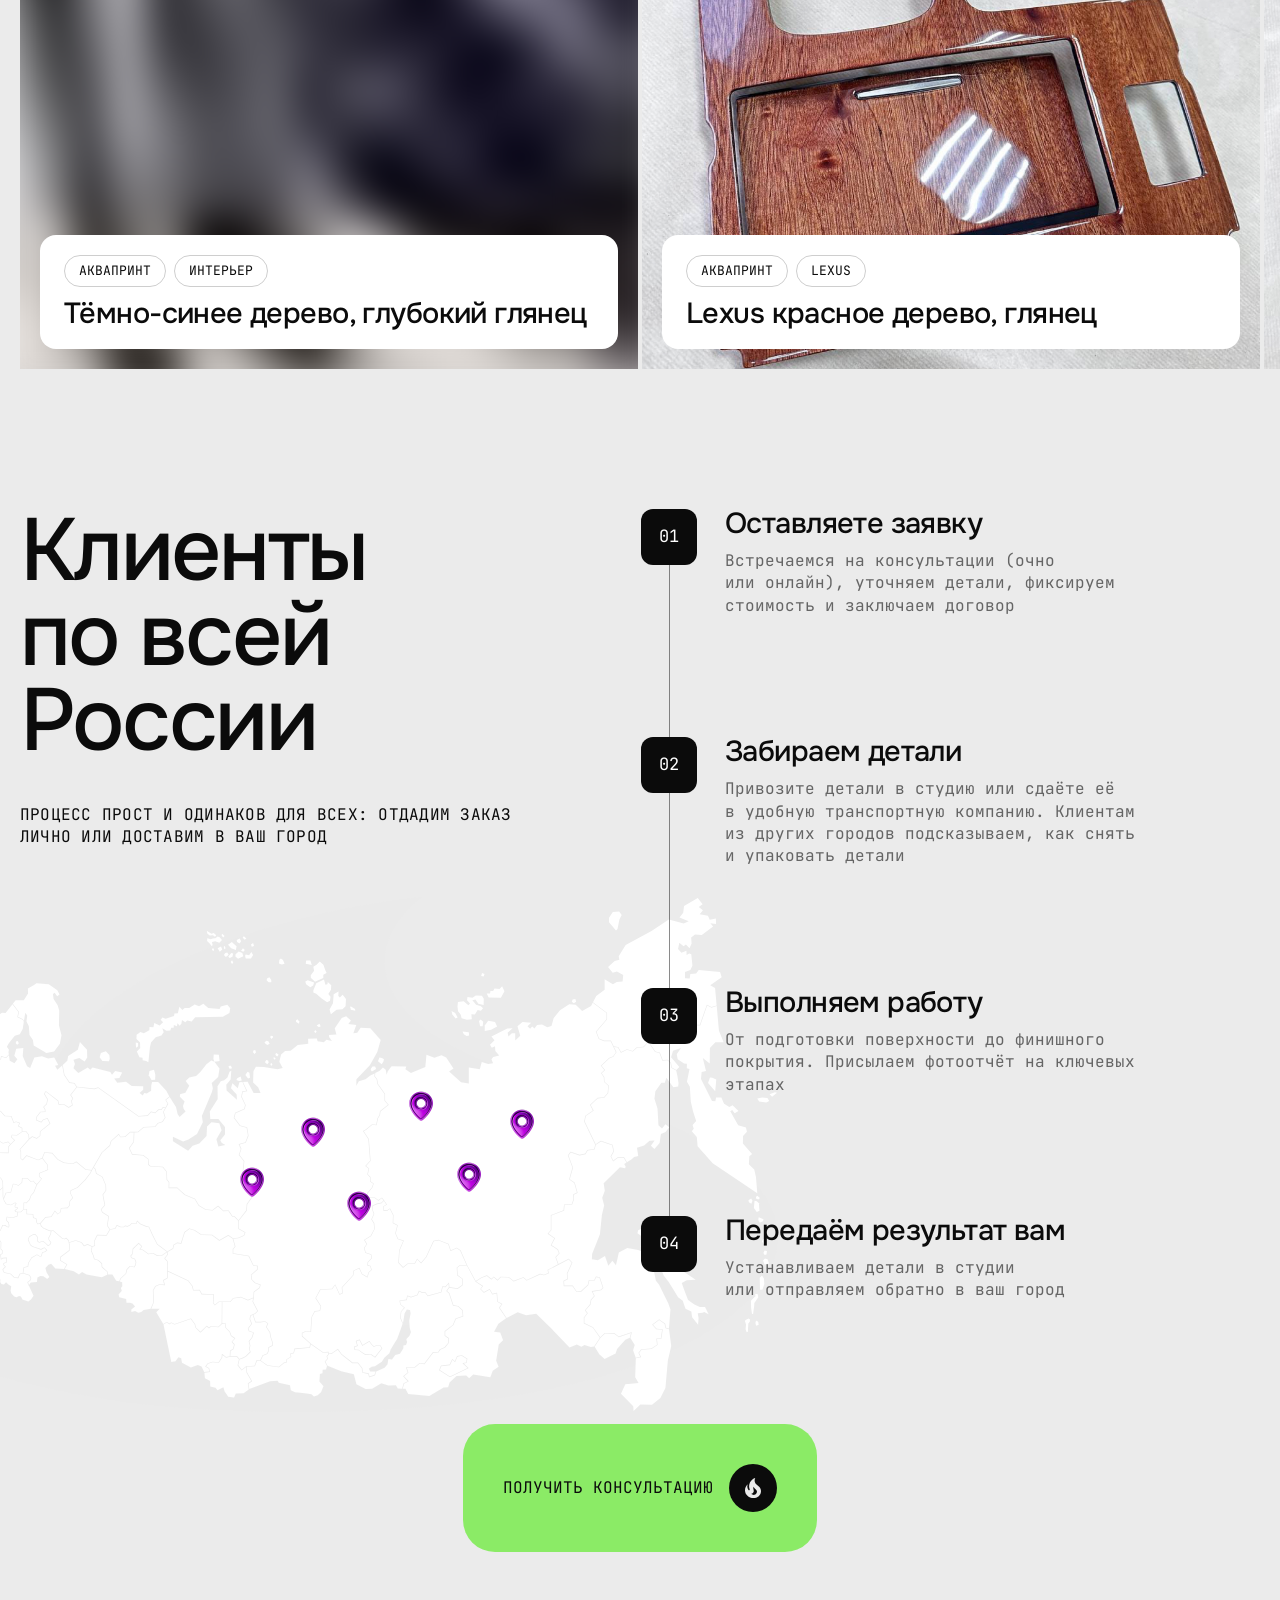
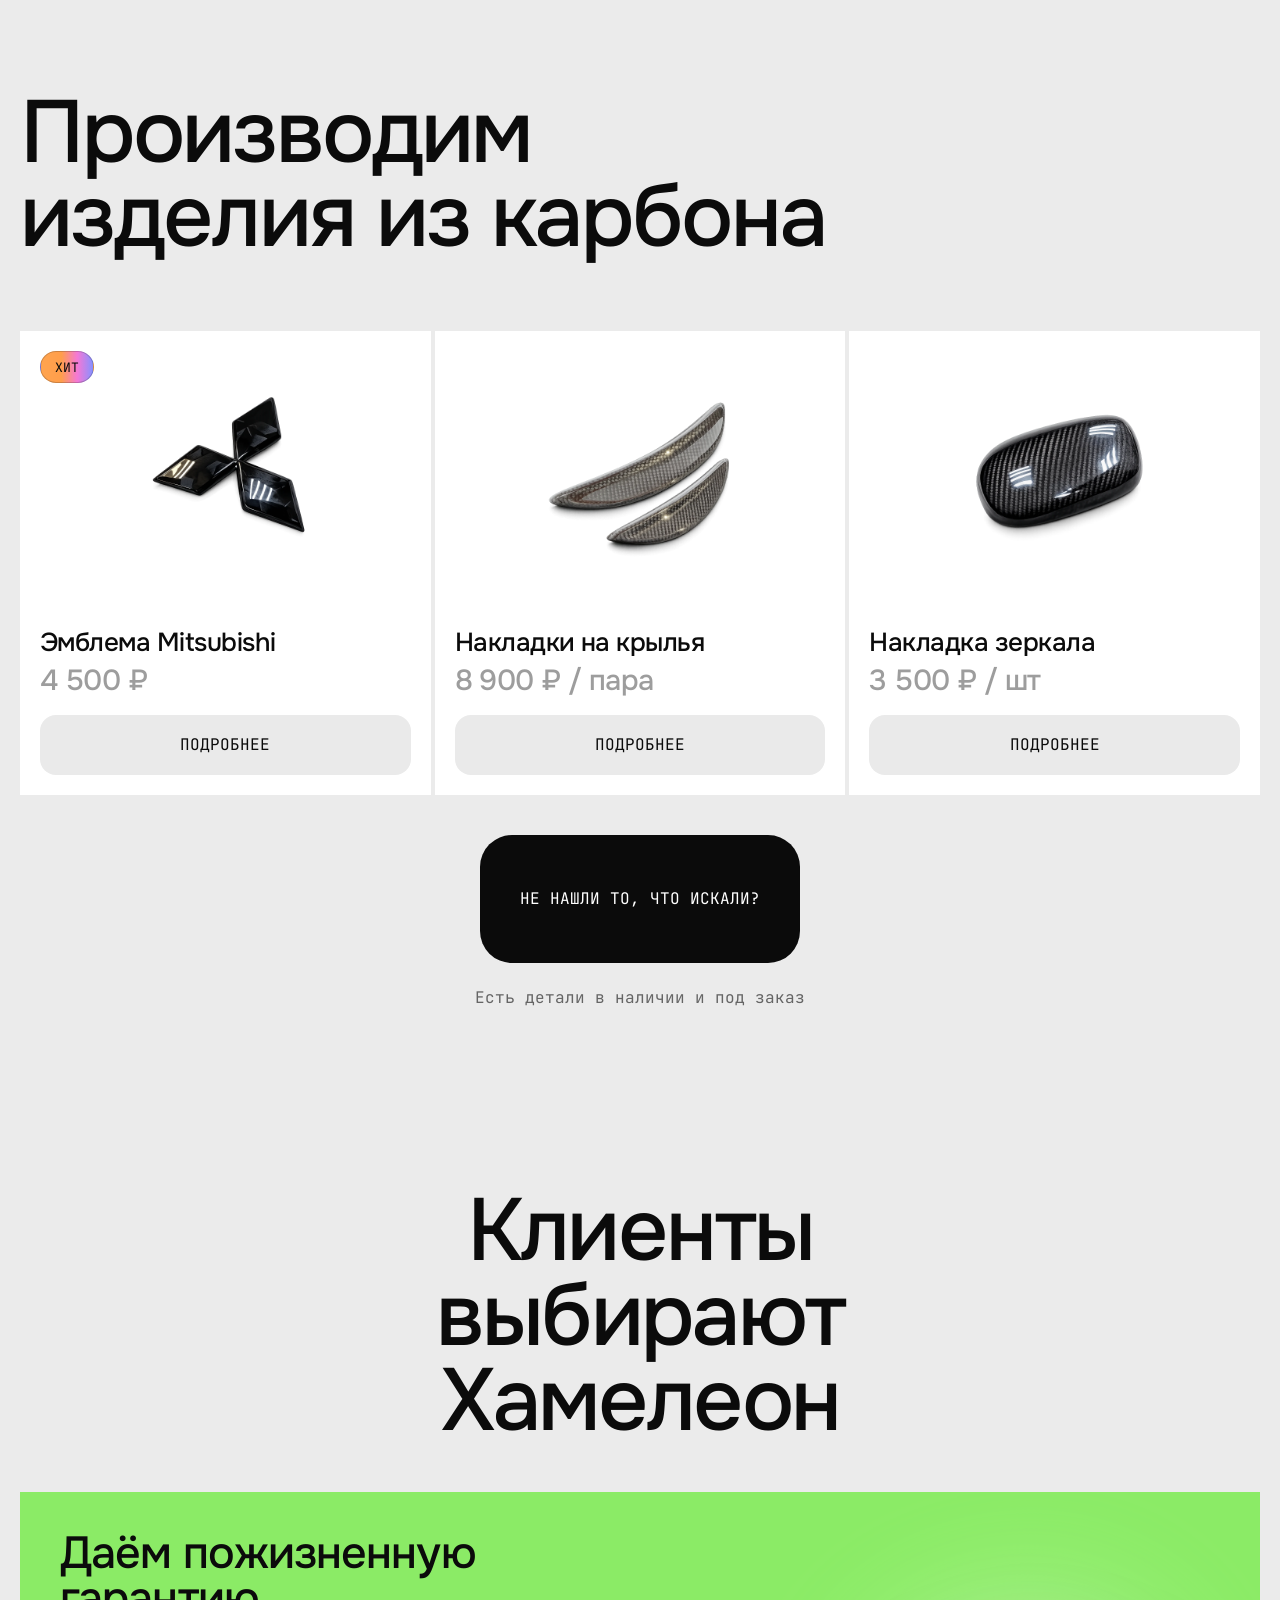
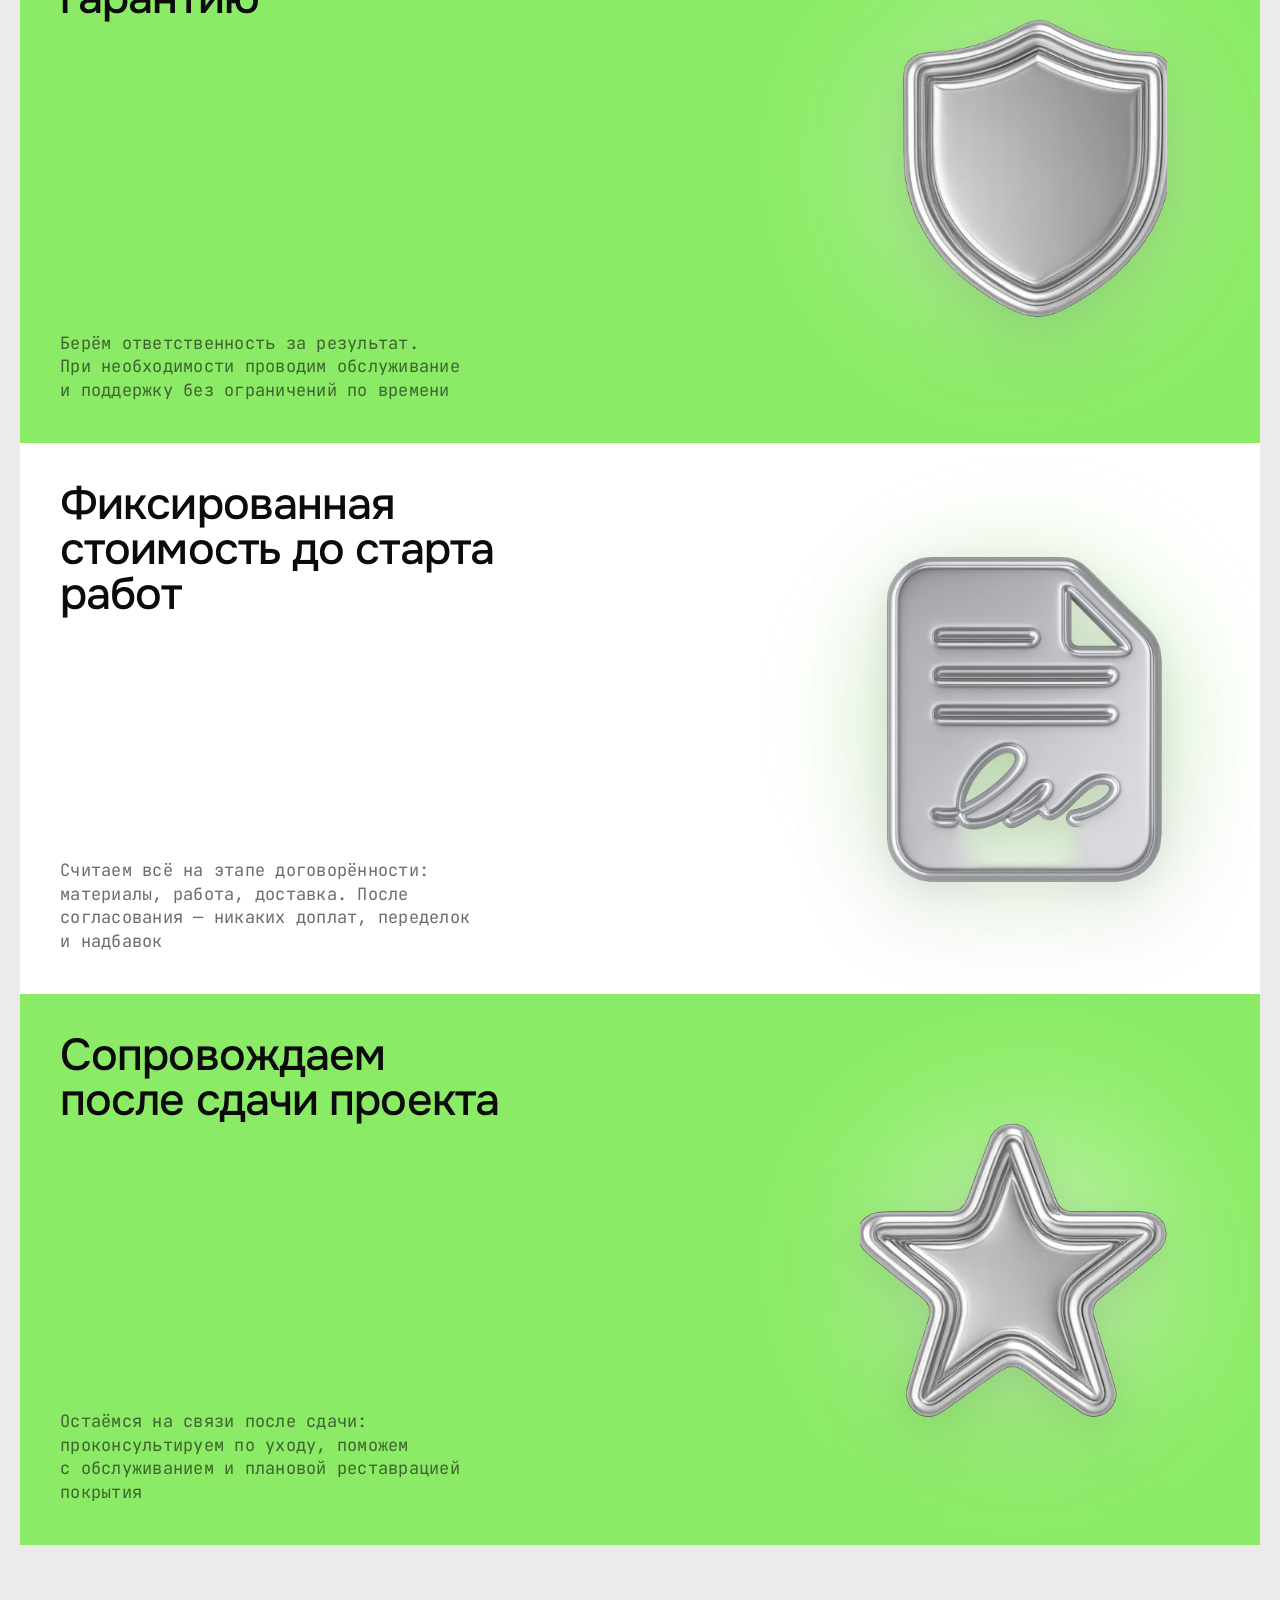
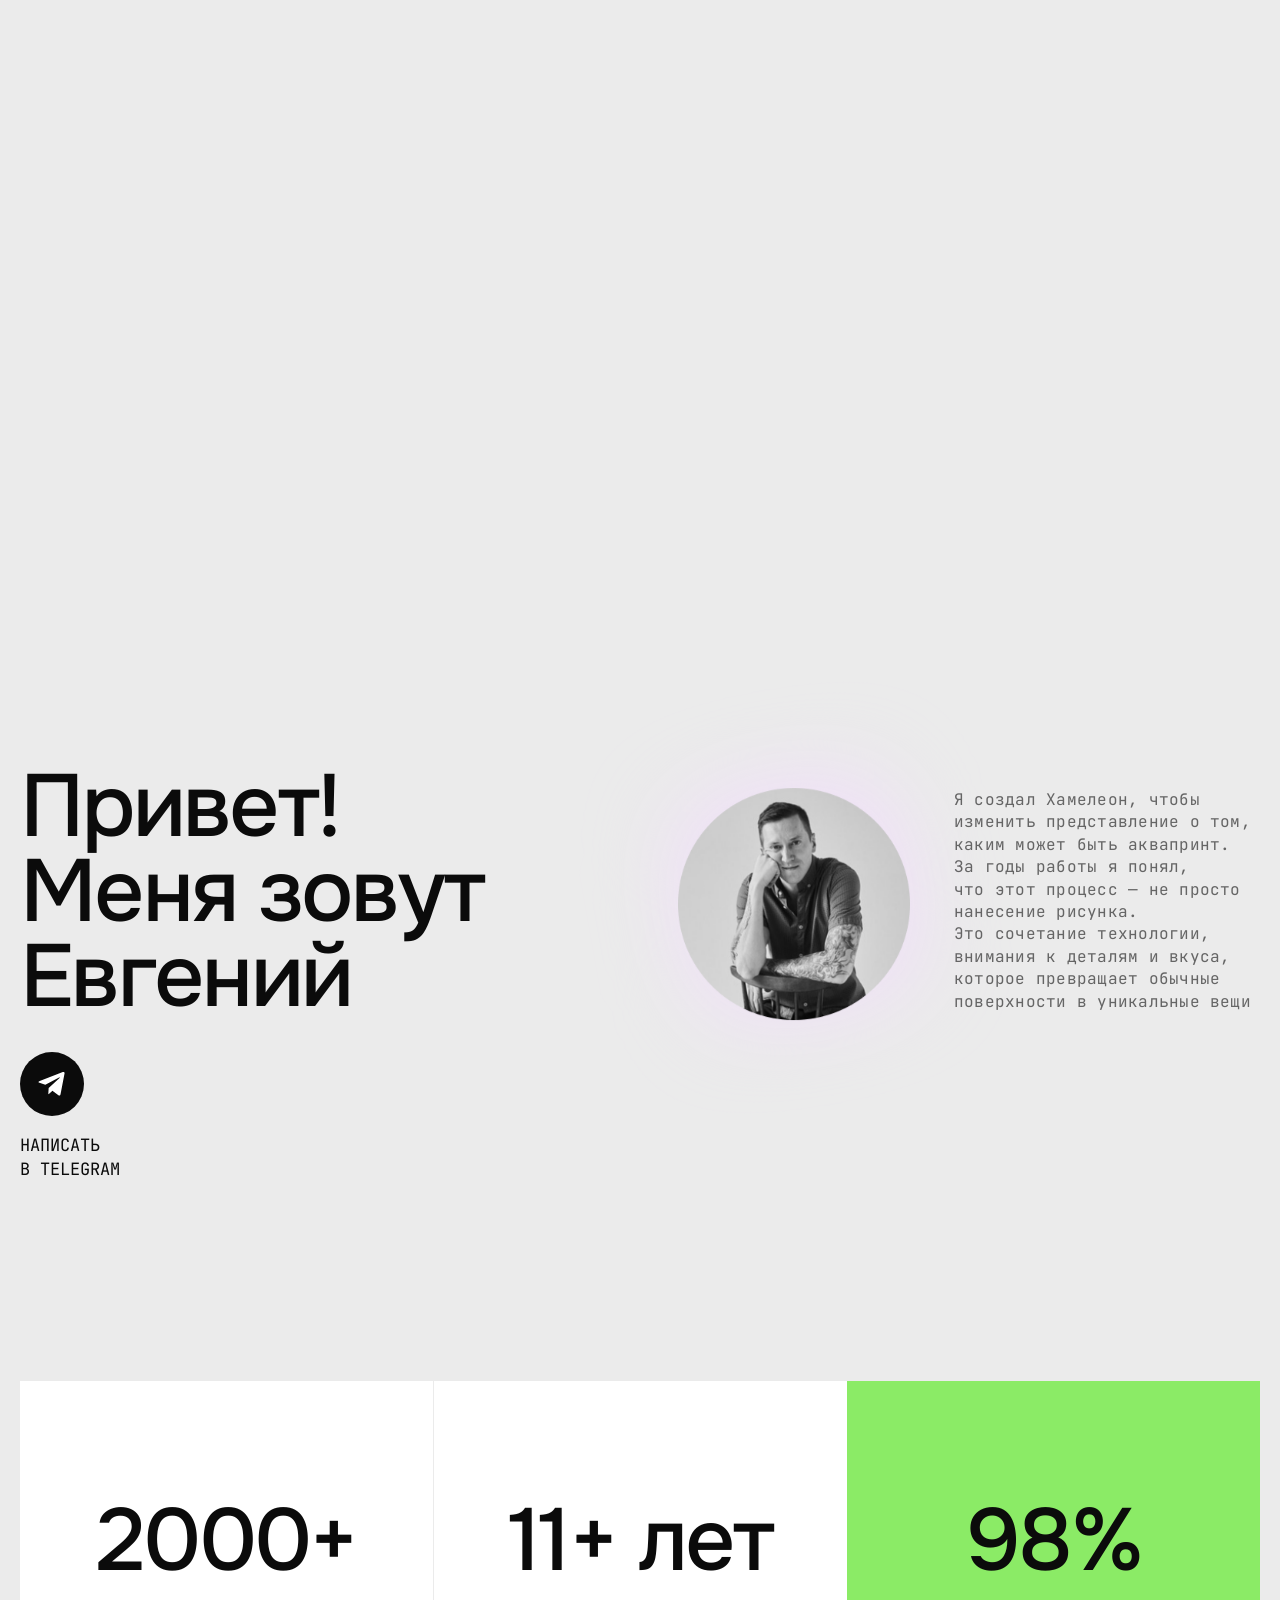
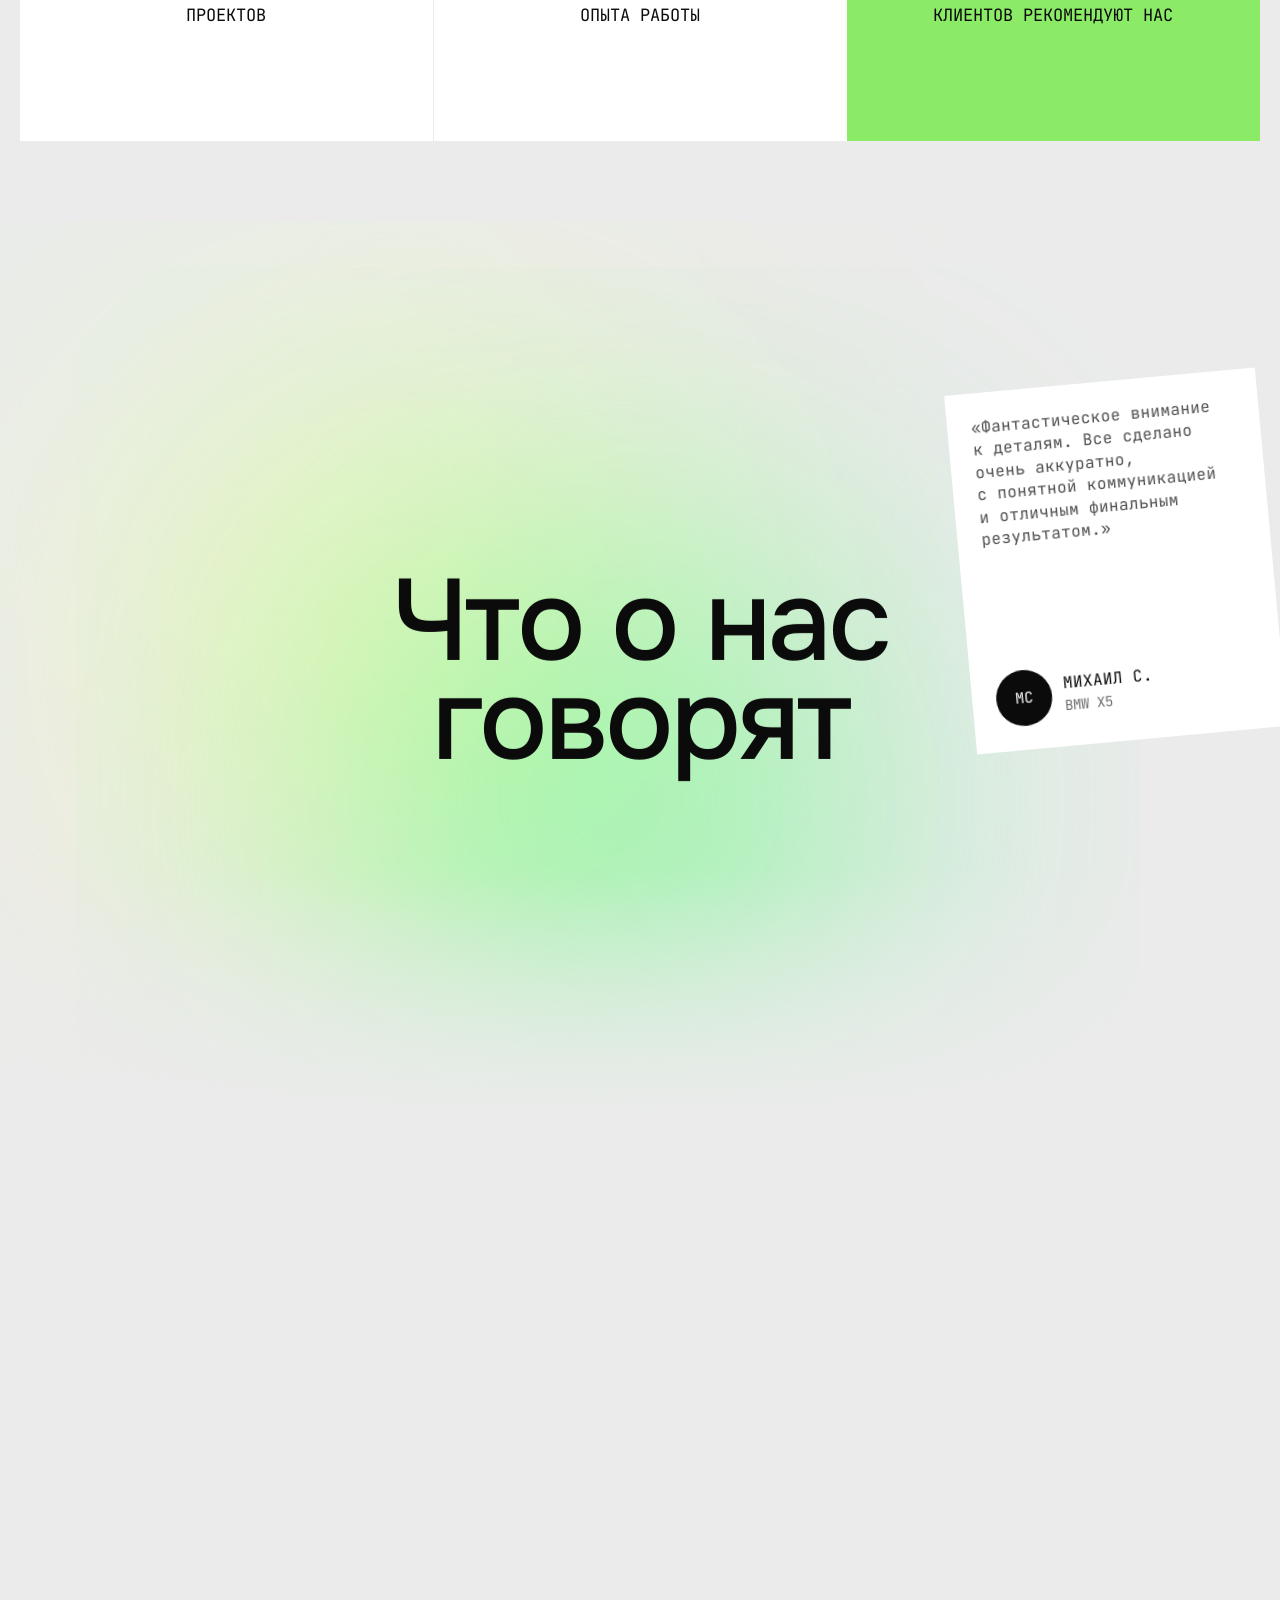
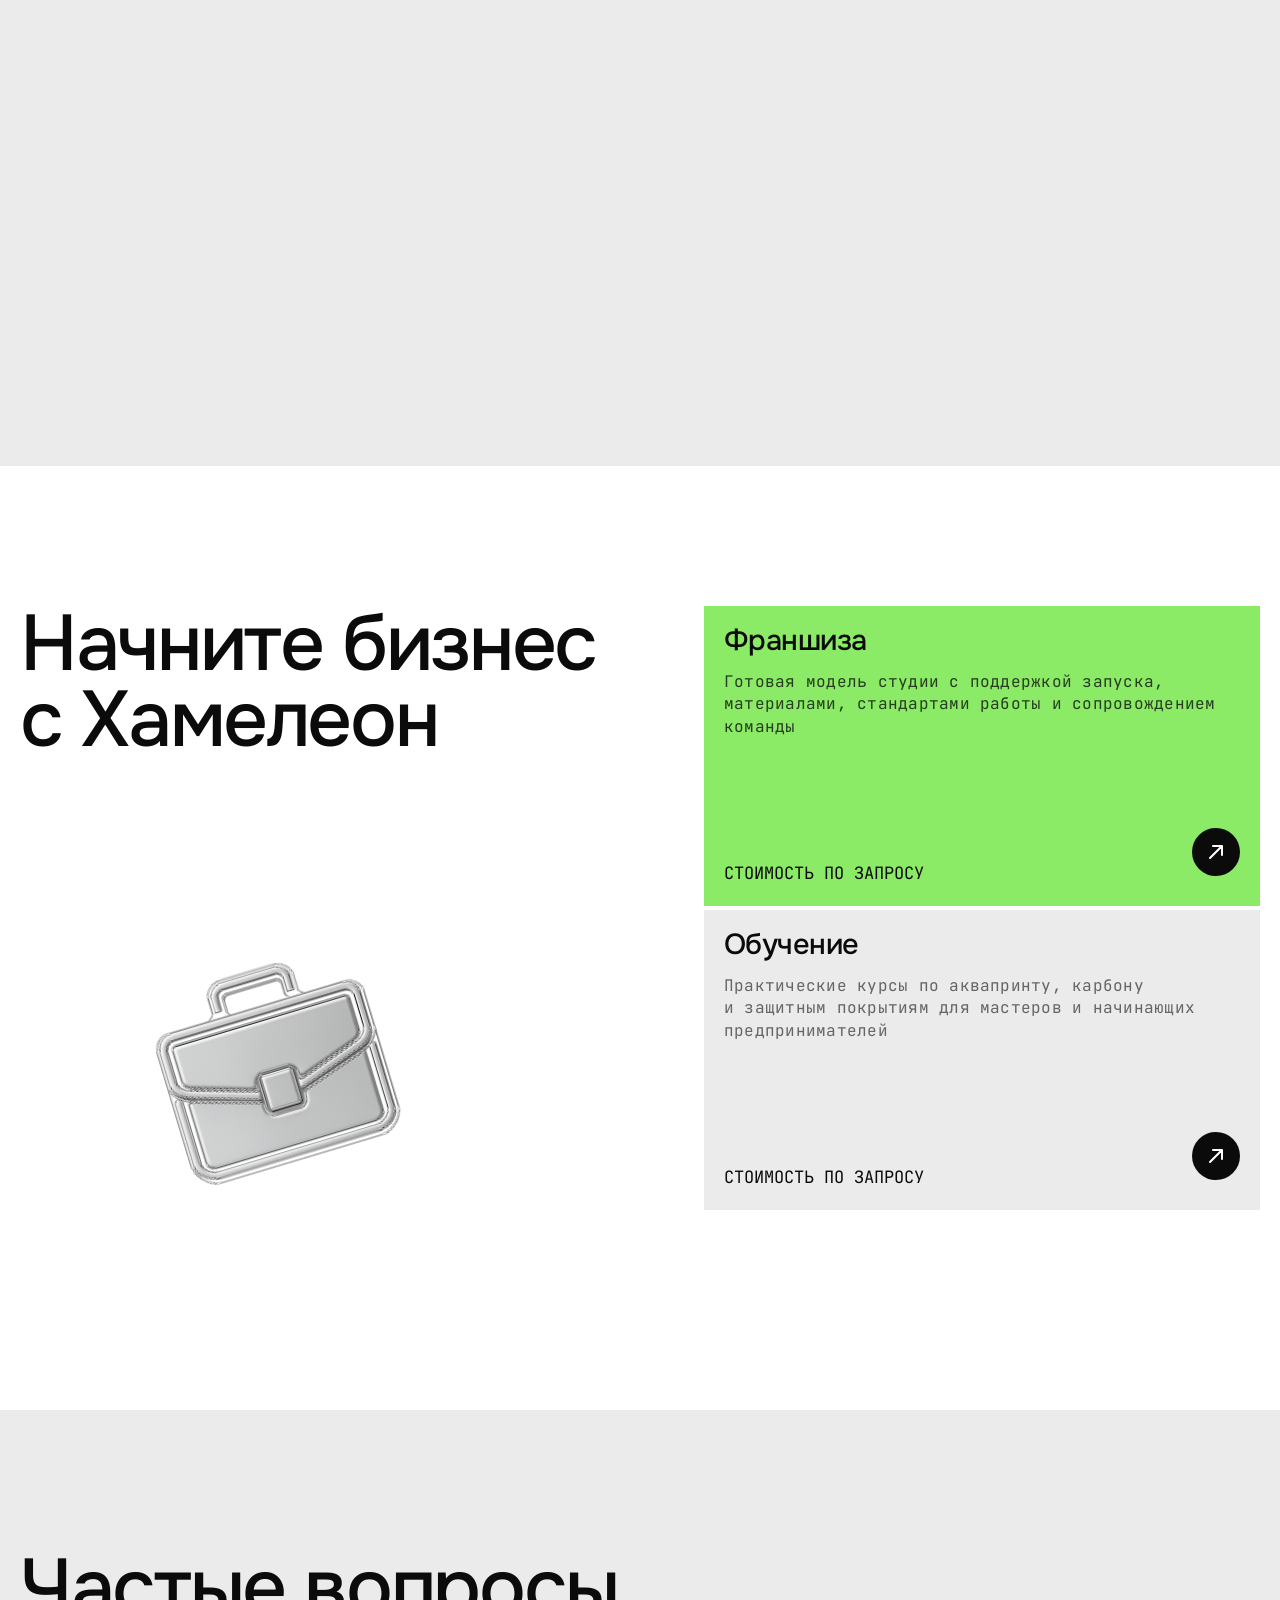
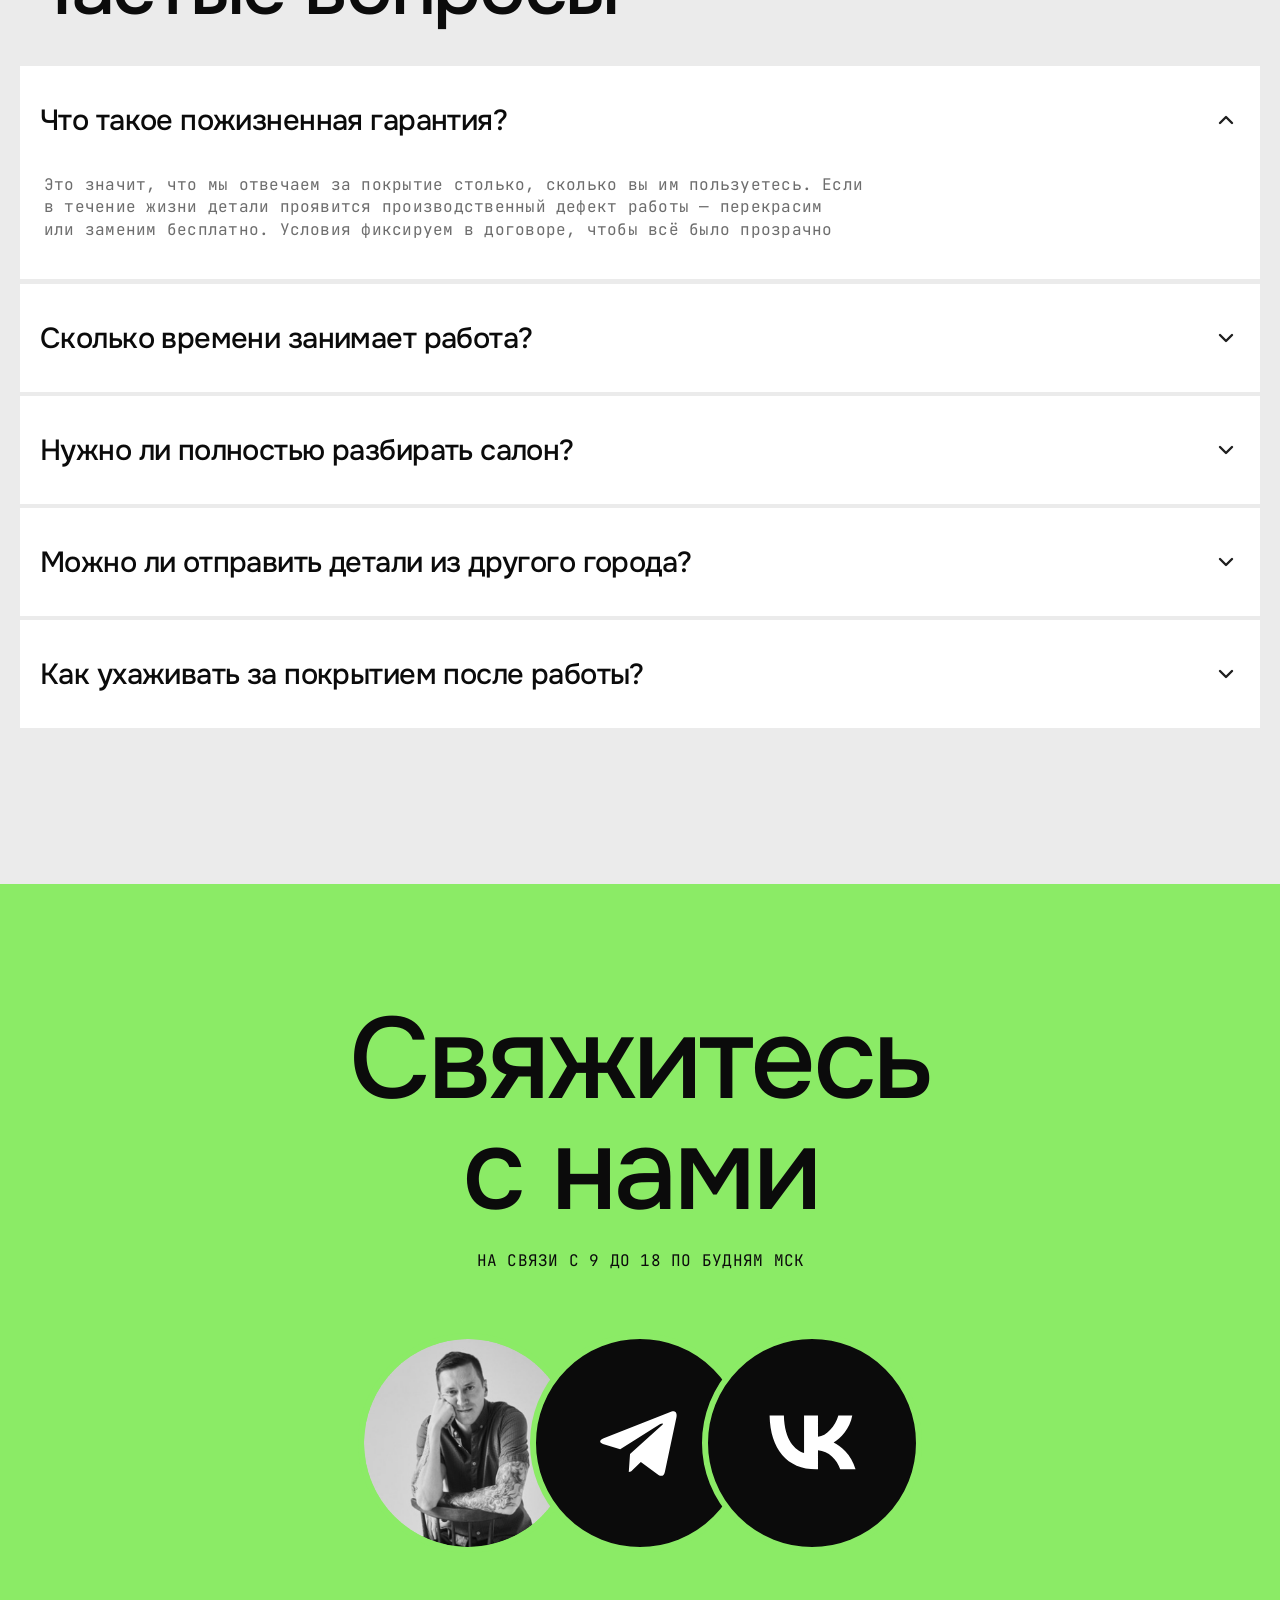
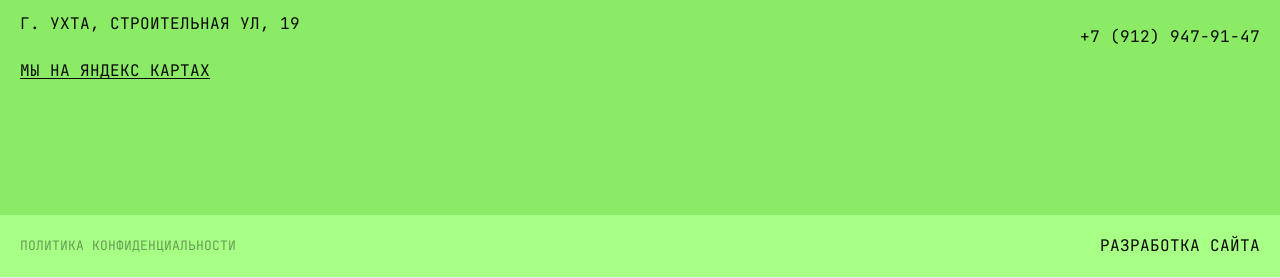
==== commit da357acc: "Footer: hero-style head — title + mono subtitle over the trio Reuses the hero block's layout languag" ====
--- a/index.html
+++ b/index.html
@@ -1750,7 +1750,10 @@
     <footer class="site-footer" aria-labelledby="footer-title">
       <div class="site-footer-main">
         <section id="contacts" class="footer-contact">
-          <h2 id="footer-title" class="footer-contact-title">Свяжитесь<br />с нами</h2>
+          <div class="footer-contact-head">
+            <h2 id="footer-title" class="footer-contact-title">Свяжитесь<br />с нами</h2>
+            <p class="footer-contact-subtitle">На связи с 9 до 18 по будням мск</p>
+          </div>
 
 
           <!-- Центральная композиция: крупный портрет + соцкнопки внахлёст -->
@@ -1885,7 +1888,6 @@
 
             <div class="footer-contact-phone">
               <a href="tel:+79129479147">+7 (912) 947-91-47</a>
-              <p>с&nbsp;9 до&nbsp;18 по&nbsp;будням мск</p>
             </div>
           </div>
         </section>
--- a/styles.css
+++ b/styles.css
@@ -57,7 +57,8 @@
   .testimonials-scroll-subtitle,
   .cover-lead,
   .cover-alt-lead,
-  .hero-subtitle {
+  .hero-subtitle,
+  .footer-contact-subtitle {
     font-size: 13px !important;
     line-height: 1.45 !important;
   }
@@ -90,6 +91,7 @@
   .cover-alt-lead,
   .cover-lead,
   .hero-subtitle,
+  .footer-contact-subtitle,
   .testimonials-scroll-subtitle,
   .testimonial-card-quote,
   .footer-contact-meta,
@@ -364,6 +366,7 @@
 
 .cover-lead,
 .hero-subtitle,
+.footer-contact-subtitle,
 .clients-network-note,
 .testimonials-scroll-subtitle,
 .about-intro-text,
@@ -4013,6 +4016,26 @@
   text-align: center;
 }
 
+/* Hero-style head: two-line title + mono-caps subtitle, same
+   pattern as the "Создаем уникальность" hero block. */
+.footer-contact-head {
+  display: flex;
+  flex-direction: column;
+  align-items: center;
+  gap: 24px;
+}
+
+.footer-contact-subtitle {
+  width: min(100%, 463px);
+  margin: 0;
+  font-family: "JetBrains Mono", "Roboto Mono", monospace;
+  font-size: 16px;
+  font-weight: 400;
+  line-height: 1.4;
+  text-transform: uppercase;
+  text-align: center;
+}
+
 .footer-contact-cards {
   display: grid;
   /* Brief on the left, "Напишите нам" plate on the right. */
@@ -6796,6 +6819,10 @@
 
   .footer-contact {
     gap: 32px;
+  }
+
+  .footer-contact-head {
+    gap: 16px;
   }
 
   .footer-contact-title {
